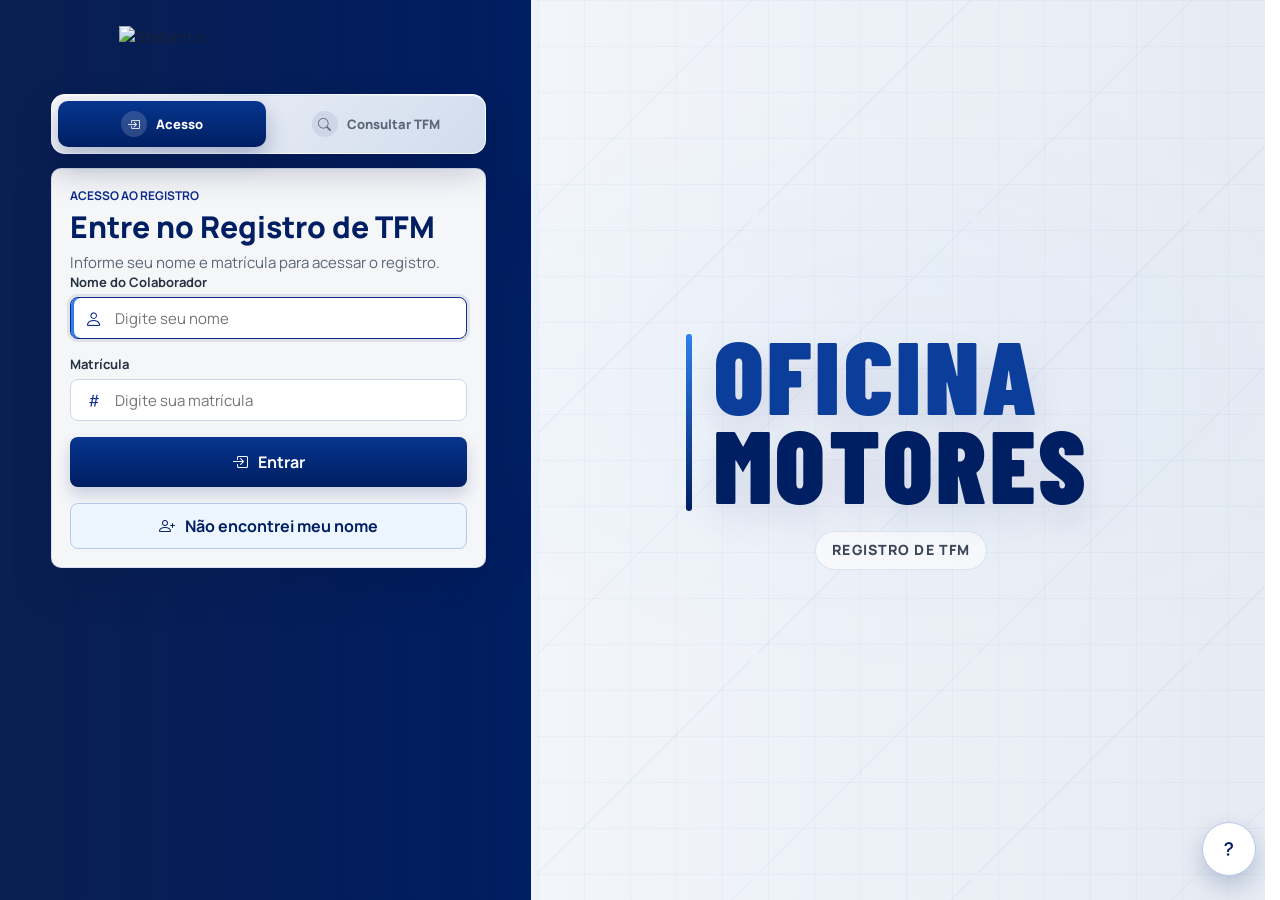
==== abrir-tfm.html @ f1d47cc8 "Adicionar fluxo de TFM em andamento e atualizar painéis" ====
<!DOCTYPE html>
<html lang="pt-BR">
<head>
    <meta charset="UTF-8">
    <meta name="viewport" content="width=device-width, initial-scale=1.0">
    <title>TFMs em Andamento | Stellantis</title>
    <meta name="description" content="Abertura e acompanhamento de TFMs em andamento da Oficina Motores.">
    <meta name="theme-color" content="#001E62">
    <link rel="icon" type="image/png" sizes="32x32" href="favicon-32.png">
    <link rel="manifest" href="site.webmanifest">
    <link rel="stylesheet" href="geral-oficina.css">
    <link rel="stylesheet" href="abrir-tfm.css">
    <link rel="stylesheet" href="site-help.css">
    <link rel="stylesheet" href="https://cdn.jsdelivr.net/npm/bootstrap-icons@1.11.3/font/bootstrap-icons.min.css">
</head>
<body>
    <header class="oficina-header">
        <div class="oficina-marca">
            <img src="logo.png" class="logo" alt="Stellantis">
            <div class="oficina-titulo">
                <span>Oficina</span>
                <strong>Motores</strong>
            </div>
        </div>
        <div class="oficina-header-acoes">
            <div id="usuario-tfm-aberto" class="usuario-geral" hidden>
                <i class="bi bi-person-check"></i>
                <span id="usuario-tfm-aberto-nome">-</span>
            </div>
            <a class="voltar-site" href="index.html">
                <i class="bi bi-arrow-left"></i>
                <span>Voltar</span>
            </a>
        </div>
    </header>

    <nav class="geral-navegacao tfm-pagina-navegacao" aria-label="Navegação de TFMs abertos">
        <span>TFM aberto</span>
        <button type="button" class="geral-nav-ativo" data-tfm-view="dados">
            <i class="bi bi-folder-plus"></i>
            <span>Dados</span>
        </button>
        <button type="button" data-tfm-view="andamento">
            <i class="bi bi-hourglass-split"></i>
            <span>TFMs em andamento</span>
        </button>
    </nav>

    <main class="oficina-app tfm-pagina-app">
        <section data-tfm-view-content="dados">
            <div class="oficina-hero">
                <div>
                    <span>Novo trabalho contínuo</span>
                    <h1>Abrir TFM</h1>
                    <p>Cadastre um TFM em andamento. Ele só será enviado ao Banco de Dados quando o Host finalizar a Atividade.</p>
                </div>
            </div>

            <form id="form-abrir-tfm" class="grafico-card tfm-pagina-form" novalidate>
                <div class="grafico-card-topo">
                    <div>
                        <span>Cadastro inicial</span>
                        <h2>Dados do TFM</h2>
                    </div>
                </div>
                <div class="tfm-form-grid">
                    <section class="tfm-form-grupo tfm-form-grupo-tfm">
                        <div class="tfm-form-grupo-titulo"><i class="bi bi-clipboard-data"></i><div><strong>Identificação do trabalho</strong><span>Dados que identificam este TFM</span></div></div>
                        <div class="tfm-form-grupo-campos">
                            <label><span>Data inicial</span><input id="aberto-data-inicial" type="date" required></label>
                            <label><span>Turno</span><select id="aberto-turno" required><option value="">Selecione</option><option>1º Turno</option><option>2º Turno</option><option>Administrativo</option></select></label>
                            <label><span>Número do TFM</span><input id="aberto-tfm" type="text" maxlength="6" inputmode="numeric" placeholder="000000" required></label>
                            <label><span>Código do projeto <small>Opcional</small></span><input id="aberto-projeto" type="text" placeholder="Código do projeto"></label>
                        </div>
                    </section>
                    <section class="tfm-form-grupo tfm-form-grupo-responsavel">
                        <div class="tfm-form-grupo-titulo"><i class="bi bi-person-check"></i><div><strong>Responsável pelo TFM</strong><span>Preenchido conforme o acesso atual</span></div></div>
                        <div class="tfm-form-grupo-campos">
                            <label><span>Nome do colaborador</span><input id="aberto-nome-host" type="text" readonly aria-readonly="true"></label>
                            <label><span>Matrícula</span><input id="aberto-matricula-host" type="text" readonly aria-readonly="true"></label>
                        </div>
                    </section>
                    <section class="tfm-form-grupo tfm-form-grupo-apontamento">
                        <div class="tfm-form-grupo-titulo"><i class="bi bi-stopwatch"></i><div><strong>Apontamento inicial</strong><span>Registre a atividade e o tempo já realizado</span></div></div>
                        <div class="tfm-form-grupo-campos">
                            <label class="tfm-campo-inteiro"><span>Atividade realizada</span><div class="tfm-atividade-combobox"><i class="bi bi-search"></i><input id="aberto-atividade" type="search" placeholder="Pesquisar atividade" autocomplete="off" role="combobox" aria-expanded="false" aria-controls="aberto-atividade-opcoes" aria-autocomplete="list" required><div id="aberto-atividade-opcoes" class="tfm-atividade-opcoes" role="listbox" hidden></div></div></label>
                            <label><span>Horas trabalhadas</span><input id="aberto-horas" type="text" inputmode="decimal" placeholder="Ex: 7.5" required></label>
                            <label class="tfm-campo-inteiro"><span>Observação <small>Opcional</small></span><textarea id="aberto-observacao" rows="3" placeholder="Inclua uma informação relevante, se necessário"></textarea></label>
                        </div>
                    </section>

                    <div class="tfm-campo-inteiro tfm-documento-campo tfm-form-grupo">
                        <div class="tfm-campo-titulo">
                            <span>Anexar imagem ou documento</span>
                            <small>PDF, PNG, JPG ou JPEG, até 5 MB por arquivo.</small>
                        </div>
                        <div class="tfm-arquivo-controle">
                            <i class="bi bi-file-earmark-arrow-up"></i>
                            <label for="aberto-documentos">Escolher arquivos</label>
                            <span id="aberto-documentos-nome">Nenhum arquivo selecionado</span>
                            <input id="aberto-documentos" type="file" accept=".pdf,.png,.jpg,.jpeg,application/pdf,image/png,image/jpeg" multiple>
                        </div>
                        <div id="aberto-documentos-preview" class="tfm-documentos-preview" aria-live="polite"></div>
                    </div>
                </div>

                <div id="aberto-feedback" class="tfm-feedback" role="status" aria-live="polite" hidden></div>
                <button type="submit" class="tfm-btn tfm-btn-primario">
                    <i class="bi bi-folder-plus"></i>
                    <span>Abrir TFM em andamento</span>
                </button>
            </form>
        </section>

        <section data-tfm-view-content="andamento" hidden>
            <div class="oficina-hero">
                <div>
                    <span>Trabalhos contínuos</span>
                    <h1>TFMs em andamento</h1>
                    <p>Adicione suas horas diárias. Somente o host pode finalizar e enviar o TFM ao BI.</p>
                </div>
                <button type="button" id="btn-atualizar-tfms-abertos" class="btn-atualizar-geral">
                    <i class="bi bi-arrow-clockwise"></i>
                    <span>Atualizar</span>
                </button>
            </div>

            <p id="tfms-abertos-status" class="oficina-status">Carregando TFMs em andamento...</p>
            <div id="tfms-abertos-lista" class="tfms-abertos-lista"></div>

        </section>
    </main>

    <div id="modal-horas-tfm-aberto" class="tfm-modal" hidden>
        <div class="tfm-modal-backdrop" data-fechar-modal-horas></div>
        <section class="tfm-modal-painel" role="dialog" aria-modal="true" aria-labelledby="horas-tfm-titulo">
            <form id="form-horas-tfm-aberto" class="tfm-pagina-form" novalidate>
                <div class="grafico-card-topo tfm-form-topo">
                    <div>
                        <span>Lançamento diário</span>
                        <h2 id="horas-tfm-titulo">Adicionar horas ao TFM <span id="horas-tfm-numero">-</span></h2>
                    </div>
                    <button type="button" id="btn-fechar-form-horas" class="tfm-btn-icone" aria-label="Fechar lançamento">
                        <i class="bi bi-x-lg"></i>
                    </button>
                </div>
                <input id="horas-tfm-id" type="hidden">
                <div class="tfm-lancamento-form">
                    <section class="tfm-lancamento-secao tfm-lancamento-secao-principal">
                        <div class="tfm-form-grupo-titulo"><i class="bi bi-calendar-check"></i><div><strong>Dados do lançamento</strong><span>Informe o dia e o total de horas trabalhadas</span></div></div>
                        <div class="tfm-lancamento-campos">
                            <label><span>Dia trabalhado</span><input id="horas-tfm-data" type="date" required></label>
                            <label><span>Horas trabalhadas</span><input id="horas-tfm-quantidade" type="text" inputmode="decimal" placeholder="Ex: 7.5" required></label>
                        </div>
                    </section>
                    <section class="tfm-lancamento-secao tfm-colaborador-lancamento">
                        <div class="tfm-campo-titulo">
                            <span>Colaboradores adicionais <small>(opcional)</small></span>
                            <small>Inclua cada colaborador que trabalhou nesta atividade.</small>
                        </div>
                        <div id="horas-tfm-colaboradores" class="tfm-atividades-extras-lista"></div>
                        <button type="button" id="btn-adicionar-colaborador-horas" class="tfm-btn tfm-btn-secundario">
                            <i class="bi bi-person-plus"></i>
                            <span>Adicionar colaborador</span>
                        </button>
                    </section>
                    <section class="tfm-lancamento-secao tfm-lancamento-observacao">
                        <div class="tfm-campo-titulo"><span>Observação <small>(opcional)</small></span><small>Inclua uma informação relevante sobre o lançamento, se necessário.</small></div>
                        <textarea id="horas-tfm-observacao" rows="3" placeholder="Adicionar observação"></textarea>
                    </section>
                    <section class="tfm-lancamento-secao tfm-atividades-extras">
                        <div class="tfm-campo-titulo">
                            <span>Outras atividades <small>(opcional)</small></span>
                            <small>Inclua atividades adicionais realizadas no mesmo dia.</small>
                        </div>
                        <div id="horas-tfm-atividades-extras" class="tfm-atividades-extras-lista"></div>
                        <button type="button" id="btn-adicionar-atividade-horas" class="tfm-btn tfm-btn-secundario">
                            <i class="bi bi-plus-circle"></i>
                            <span>Adicionar atividade</span>
                        </button>
                    </section>
                </div>
                <div id="horas-tfm-feedback" class="tfm-feedback" role="status" aria-live="polite" hidden></div>
                <button type="submit" class="tfm-btn tfm-btn-primario">
                    <i class="bi bi-plus-circle"></i>
                    <span>Adicionar lançamento diário</span>
                </button>
            </form>
        </section>
    </div>

    <div id="modal-atividade-horas" class="tfm-modal" hidden>
        <div class="tfm-modal-backdrop" data-fechar-modal-atividade-horas></div>
        <section class="tfm-modal-painel tfm-modal-atividade-painel" role="dialog" aria-modal="true" aria-labelledby="atividade-horas-titulo">
            <form id="form-atividade-horas" class="tfm-pagina-form" novalidate>
                <div class="grafico-card-topo tfm-form-topo">
                    <div>
                        <span>Lançamento diário</span>
                        <h2 id="atividade-horas-titulo">Adicionar outra atividade</h2>
                    </div>
                    <button type="button" id="btn-fechar-atividade-horas" class="tfm-btn-icone" aria-label="Fechar atividade adicional">
                        <i class="bi bi-x-lg"></i>
                    </button>
                </div>
                <div class="tfm-form-grid">
                    <label class="tfm-campo-inteiro">
                        <span>Atividade realizada</span>
                        <div class="tfm-atividade-combobox">
                            <i class="bi bi-search"></i>
                            <input id="atividade-horas-nome" type="search" placeholder="Pesquisar atividade" autocomplete="off" role="combobox" aria-expanded="false" aria-controls="atividade-horas-opcoes" aria-autocomplete="list">
                            <div id="atividade-horas-opcoes" class="tfm-atividade-opcoes" role="listbox" hidden></div>
                        </div>
                    </label>
                    <label>
                        <span>Horas trabalhadas</span>
                        <input id="atividade-horas-quantidade" type="text" inputmode="decimal" placeholder="Ex: 1.5">
                    </label>
                    <label class="tfm-campo-inteiro">
                        <span>Observação <small>(opcional)</small></span>
                        <textarea id="atividade-horas-observacao" rows="3" placeholder="Opcional"></textarea>
                    </label>
                </div>
                <div id="atividade-horas-feedback" class="tfm-feedback" role="status" aria-live="polite" hidden></div>
                <button type="submit" class="tfm-btn tfm-btn-primario">
                    <i class="bi bi-plus-circle"></i>
                    <span>Incluir atividade</span>
                </button>
            </form>
        </section>
    </div>

    <div id="modal-colaborador-horas" class="tfm-modal" hidden>
        <div class="tfm-modal-backdrop" data-fechar-modal-colaborador-horas></div>
        <section class="tfm-modal-painel tfm-modal-atividade-painel" role="dialog" aria-modal="true" aria-labelledby="colaborador-horas-titulo">
            <form id="form-colaborador-horas" class="tfm-pagina-form" novalidate>
                <div class="grafico-card-topo tfm-form-topo">
                    <div>
                        <span>Lançamento diário</span>
                        <h2 id="colaborador-horas-titulo">Adicionar colaborador</h2>
                    </div>
                    <button type="button" id="btn-fechar-colaborador-horas" class="tfm-btn-icone" aria-label="Fechar colaborador adicional">
                        <i class="bi bi-x-lg"></i>
                    </button>
                </div>
                <div class="tfm-form-grid">
                    <label class="tfm-campo-inteiro">
                        <span>Nome do colaborador</span>
                        <div class="tfm-colaborador-combobox">
                            <i class="bi bi-search"></i>
                            <input id="horas-colaborador-nome" type="search" placeholder="Pesquisar colaborador" autocomplete="off" role="combobox" aria-expanded="false" aria-controls="horas-colaborador-opcoes" aria-autocomplete="list">
                            <div id="horas-colaborador-opcoes" class="tfm-atividade-opcoes" role="listbox" hidden></div>
                        </div>
                    </label>
                    <label>
                        <span>Matrícula <small>(preenchida automaticamente)</small></span>
                        <input id="horas-colaborador-matricula" type="text" placeholder="Matrícula" readonly aria-readonly="true">
                    </label>
                    <label>
                        <span>Horas trabalhadas</span>
                        <input id="horas-colaborador-quantidade" type="text" inputmode="decimal" placeholder="Ex: 7.5">
                    </label>
                </div>
                <div id="colaborador-horas-feedback" class="tfm-feedback" role="status" aria-live="polite" hidden></div>
                <button type="submit" class="tfm-btn tfm-btn-primario">
                    <i class="bi bi-person-plus"></i>
                    <span>Incluir colaborador</span>
                </button>
            </form>
        </section>
    </div>

    <div id="modal-finalizar-tfm" class="tfm-modal" hidden>
        <div class="tfm-modal-backdrop" data-fechar-modal-finalizar></div>
        <section class="tfm-modal-painel tfm-modal-finalizar-painel" role="dialog" aria-modal="true" aria-labelledby="finalizar-tfm-titulo">
            <div class="tfm-pagina-form">
                <div class="grafico-card-topo tfm-form-topo">
                    <div>
                        <span>Conferência final</span>
                        <h2 id="finalizar-tfm-titulo">Finalizar TFM <span id="finalizar-tfm-numero">-</span></h2>
                    </div>
                    <button type="button" id="btn-fechar-finalizar-tfm" class="tfm-btn-icone" aria-label="Fechar conferência">
                        <i class="bi bi-x-lg"></i>
                    </button>
                </div>
                <div id="finalizar-tfm-resumo" class="tfm-finalizar-resumo"></div>
                <div id="finalizar-tfm-lancamentos" class="tfm-finalizar-lancamentos"></div>
                <div id="finalizar-tfm-feedback" class="tfm-feedback" role="status" aria-live="polite" hidden></div>
                <div class="tfm-finalizar-acoes">
                    <button type="button" id="btn-cancelar-finalizar-tfm" class="tfm-btn tfm-btn-secundario">Cancelar</button>
                    <button type="button" id="btn-confirmar-finalizar-tfm" class="tfm-btn tfm-btn-primario">
                        <i class="bi bi-check2-circle"></i>
                        <span>Confirmar finalização</span>
                    </button>
                </div>
            </div>
        </section>
    </div>

    <div id="modal-editar-lancamentos" class="tfm-modal" hidden>
        <div class="tfm-modal-backdrop" data-fechar-modal-editar-lancamentos></div>
        <section class="tfm-modal-painel tfm-modal-finalizar-painel" role="dialog" aria-modal="true" aria-labelledby="editar-lancamentos-titulo">
            <div class="tfm-pagina-form">
                <div class="grafico-card-topo tfm-form-topo">
                    <div>
                        <span>Correção de lançamentos</span>
                        <h2 id="editar-lancamentos-titulo">Lançamentos do TFM <span id="editar-lancamentos-numero">-</span></h2>
                    </div>
                    <button type="button" id="btn-fechar-editar-lancamentos" class="tfm-btn-icone" aria-label="Fechar edição de lançamentos">
                        <i class="bi bi-x-lg"></i>
                    </button>
                </div>
                <p class="tfm-editar-lancamentos-aviso">Use o lápis para corrigir ou a lixeira para apagar um lançamento do banco de dados.</p>
                <div id="editar-lancamentos-lista" class="tfm-editar-lancamentos-lista"></div>
                <div id="editar-lancamentos-feedback" class="tfm-feedback" role="status" aria-live="polite" hidden></div>
                <div class="tfm-finalizar-acoes">
                    <button type="button" id="btn-cancelar-editar-lancamentos" class="tfm-btn tfm-btn-secundario">Cancelar</button>
                    <button type="button" id="btn-salvar-editar-lancamentos" class="tfm-btn tfm-btn-primario">
                        <i class="bi bi-save"></i>
                        <span>Salvar alterações</span>
                    </button>
                </div>
            </div>
        </section>
    </div>

    <div id="modal-cancelar-tfm" class="tfm-modal" hidden>
        <div class="tfm-modal-backdrop" data-fechar-modal-cancelar-tfm></div>
        <section class="tfm-modal-painel tfm-modal-cancelar-painel" role="dialog" aria-modal="true" aria-labelledby="cancelar-tfm-titulo">
            <div class="tfm-pagina-form">
                <div class="grafico-card-topo tfm-form-topo">
                    <div>
                        <span>Cancelamento de TFM</span>
                        <h2 id="cancelar-tfm-titulo">Cancelar TFM <span id="cancelar-tfm-numero">-</span></h2>
                    </div>
                    <button type="button" id="btn-fechar-cancelar-tfm" class="tfm-btn-icone" aria-label="Fechar cancelamento do TFM"><i class="bi bi-x-lg"></i></button>
                </div>
                <div class="tfm-cancelar-aviso">
                    <i class="bi bi-exclamation-triangle"></i>
                    <div><strong>Esta ação não pode ser desfeita.</strong><p>Todos os dados deste TFM serão removidos do Banco de Dados <em>TFMs Abertos</em>. Use o cancelamento somente quando o TFM não deverá mais continuar.</p></div>
                </div>
                <label class="tfm-cancelar-confirmacao"><input id="cancelar-tfm-confirmacao" type="checkbox"><span>Confirmo que desejo cancelar definitivamente este TFM em andamento.</span></label>
                <div id="cancelar-tfm-feedback" class="tfm-feedback" role="status" aria-live="polite" hidden></div>
                <div class="tfm-finalizar-acoes">
                    <button type="button" id="btn-voltar-cancelar-tfm" class="tfm-btn tfm-btn-secundario">Voltar</button>
                    <button type="button" id="btn-confirmar-cancelar-tfm" class="tfm-btn tfm-btn-perigo" disabled><i class="bi bi-trash3"></i><span>Cancelar TFM definitivamente</span></button>
                </div>
            </div>
        </section>
    </div>

    <script src="atividades.js"></script>
    <script src="abrir-tfm.js"></script>
    <script src="site-help.js"></script>
</body>
</html>
---- geral-oficina.css ----
*{
    box-sizing:border-box;
    margin:0;
    padding:0;
}

:root{
    --azul:#001E62;
    --azul-forte:#00164b;
    --azul-claro:#2f80ed;
    --tinta:#172033;
    --muted:#5b6677;
    --linha:#d7e0ee;
    --fundo:#f3f7fc;
    --card:#ffffff;
    --sombra:0 16px 36px rgba(15,23,42,0.10);
    --grafico-cor-1:#2f80ed;
    --grafico-cor-2:#0f766e;
    --grafico-cor-3:#f59e0b;
    --grafico-cor-4:#ef4444;
    --grafico-cor-5:#64748b;
    --grafico-cor-6:#14b8a6;
    --grafico-cor-7:#8b5cf6;
    --grafico-cor-8:#db2777;
    --grafico-cor-9:#84cc16;
    --grafico-cor-10:#f97316;
}

body{
    background:
        linear-gradient(90deg, rgba(0,30,98,0.04) 1px, transparent 1px),
        linear-gradient(rgba(0,30,98,0.04) 1px, transparent 1px),
        linear-gradient(180deg, #f8fbff 0%, var(--fundo) 100%);
    background-size:40px 40px, 40px 40px, auto;
    color:var(--tinta);
    font-family:"Segoe UI", Tahoma, Geneva, Verdana, sans-serif;
    min-height:100vh;
    overflow-x:hidden;
}

.oficina-header{
    align-items:center;
    background:linear-gradient(90deg, var(--azul-forte), var(--azul) 70%, #073b95);
    box-shadow:0 10px 24px rgba(0,30,98,0.22);
    display:flex;
    justify-content:space-between;
    min-height:74px;
    margin-left:176px;
    padding:10px 22px;
}

.geral-navegacao{
    background:#001e62;
    bottom:0;
    display:flex;
    flex-direction:column;
    gap:4px;
    left:0;
    overflow-y:auto;
    padding:24px 12px 22px;
    position:fixed;
    top:0;
    width:176px;
    z-index:5;
}

.geral-navegacao > span{
    color:#86b8ee;
    font-size:10px;
    font-weight:900;
    letter-spacing:0.08em;
    padding:0 12px 10px;
    text-transform:uppercase;
}

.geral-navegacao button{
    align-items:center;
    background:transparent;
    border:0;
    border-left:3px solid transparent;
    border-radius:4px;
    color:#d5e3f7;
    cursor:pointer;
    display:flex;
    font:inherit;
    font-size:12px;
    font-weight:800;
    gap:10px;
    min-height:42px;
    padding:10px 12px;
    text-align:left;
}

.geral-navegacao button:hover,
.geral-navegacao button:focus-visible{
    background:rgba(255,255,255,0.1);
    color:#ffffff;
    outline:none;
}

.geral-navegacao .geral-nav-ativo{
    background:#ffffff;
    border-left-color:#00a3e0;
    color:#001e62;
}

.geral-navegacao .geral-navegacao-secao{
    border-top:1px solid rgba(255,255,255,0.15);
    margin-top:12px;
    padding-top:16px;
}

.geral-navegacao-modo{
    background:rgba(255,255,255,0.1);
    border:1px solid rgba(255,255,255,0.18);
    border-radius:5px;
    display:grid;
    gap:3px;
    grid-template-columns:repeat(2, minmax(0, 1fr));
    padding:3px;
}

.geral-navegacao .geral-navegacao-modo button{
    border:0;
    justify-content:center;
    min-height:32px;
    padding:6px 4px;
    text-align:center;
    text-transform:uppercase;
}

.geral-navegacao .geral-navegacao-modo .geral-modo-ativo{
    background:#ffffff;
    color:#001e62;
}

[data-geral-view-content][hidden]{
    display:none;
}

.oficina-marca,
.oficina-header-acoes,
.usuario-geral,
.voltar-site{
    align-items:center;
    display:flex;
}

.oficina-marca{
    color:#ffffff;
    gap:14px;
}

.logo{
    height:58px;
    object-fit:cover;
    object-position:center 52%;
    width:300px;
}

.oficina-titulo span{
    color:rgba(255,255,255,0.74);
    display:block;
    font-size:12px;
    font-weight:900;
    letter-spacing:0.18em;
    text-transform:uppercase;
}

.oficina-titulo strong{
    display:block;
    font-size:24px;
    line-height:1;
    margin-top:4px;
    text-transform:uppercase;
}

.oficina-header-acoes{
    gap:12px;
}

.usuario-geral,
.voltar-site{
    background:rgba(255,255,255,0.12);
    border:1px solid rgba(255,255,255,0.24);
    border-radius:999px;
    color:#ffffff;
    font-size:13px;
    font-weight:800;
    gap:8px;
    min-height:42px;
    padding:9px 13px;
}

.usuario-geral[hidden]{
    display:none;
}

.voltar-site{
    border-radius:8px;
    text-decoration:none;
    transition:0.2s;
}

.voltar-site:hover,
.voltar-site:focus{
    background:#ffffff;
    color:var(--azul);
    outline:none;
    transform:translateY(-1px);
}

.oficina-app{
    display:grid;
    gap:10px;
    margin-left:176px;
    max-width:none;
    padding:16px 22px 36px;
}

.oficina-hero{
    align-items:center;
    background:linear-gradient(135deg, rgba(0,30,98,0.98), rgba(10,58,139,0.94));
    border-left:5px solid var(--azul-claro);
    border-radius:12px;
    box-shadow:var(--sombra);
    color:#ffffff;
    display:flex;
    gap:18px;
    justify-content:space-between;
    overflow:hidden;
    padding:22px;
    position:relative;
}

.oficina-hero::before{
    background:linear-gradient(90deg, transparent, rgba(255,255,255,0.18), transparent);
    content:"";
    height:120px;
    left:-30%;
    position:absolute;
    right:-30%;
    top:-86px;
    transform:rotate(-6deg);
}

.oficina-hero > *{
    position:relative;
    z-index:1;
}

.oficina-hero span,
.grafico-card-topo span,
.oficina-resumo span{
    color:rgba(255,255,255,0.72);
    display:block;
    font-size:12px;
    font-weight:900;
    letter-spacing:0.06em;
    text-transform:uppercase;
}

.oficina-hero h1{
    font-size:clamp(32px, 4vw, 54px);
    line-height:1;
    margin-top:6px;
}

.oficina-hero p{
    color:rgba(255,255,255,0.78);
    font-size:15px;
    font-weight:700;
    margin-top:8px;
    max-width:700px;
}

.oficina-hero-acoes{
    align-items:center;
    display:flex;
    flex-wrap:wrap;
    gap:10px;
    justify-content:flex-end;
}

.oficina-modo-abas{
    align-items:center;
    background:rgba(255,255,255,0.12);
    border:1px solid rgba(255,255,255,0.18);
    border-radius:10px;
    display:flex;
    gap:4px;
    padding:4px;
}

.oficina-modo-abas button{
    background:transparent;
    border:0;
    border-radius:7px;
    color:rgba(255,255,255,0.78);
    cursor:pointer;
    font:inherit;
    font-size:12px;
    font-weight:900;
    min-height:36px;
    padding:9px 14px;
    text-transform:uppercase;
}

.oficina-modo-abas button:hover,
.oficina-modo-abas button:focus{
    color:#ffffff;
    outline:none;
}

.oficina-modo-abas .oficina-modo-ativo{
    background:#ffffff;
    color:var(--azul);
}

.btn-atualizar-geral{
    align-items:center;
    background:#ffffff;
    border:0;
    border-radius:8px;
    color:var(--azul);
    cursor:pointer;
    display:flex;
    font:inherit;
    font-size:14px;
    font-weight:900;
    gap:8px;
    min-height:44px;
    padding:12px 16px;
    white-space:nowrap;
}

.btn-atualizar-geral:disabled{
    cursor:not-allowed;
    opacity:0.72;
}

.oficina-resumo{
    display:grid;
    gap:12px;
    grid-template-columns:repeat(4, minmax(0, 1fr));
}

.oficina-resumo-geral{
    grid-template-columns:repeat(5, minmax(0, 1fr));
}

.oficina-resumo article,
.grafico-card{
    background:rgba(255,255,255,0.96);
    border:1px solid var(--linha);
    border-radius:12px;
    box-shadow:0 12px 28px rgba(15,23,42,0.07);
}

.oficina-resumo article{
    display:grid;
    gap:6px;
    min-width:0;
    min-height:82px;
    padding:12px;
}

.oficina-resumo span{
    color:var(--muted);
}

.oficina-resumo strong{
    color:var(--azul);
    font-size:clamp(22px, 3vw, 34px);
    line-height:1.05;
    min-width:0;
    overflow:hidden;
    text-overflow:ellipsis;
    white-space:nowrap;
}

.oficina-status{
    background:#ffffff;
    border:1px dashed #b7c8ea;
    border-radius:10px;
    color:var(--muted);
    font-size:14px;
    font-weight:800;
    padding:12px;
}

.oficina-status[hidden],
.oficina-dashboard[hidden]{
    display:none;
}

.oficina-dashboard{
    display:grid;
    gap:10px;
    grid-template-columns:1fr;
}

.geral-visao-grid{
    display:grid;
    gap:10px;
    grid-template-columns:minmax(0, 1.35fr) minmax(320px, 0.65fr);
}

.geral-card-indicador{
    background:#eef4fd;
    border:1px solid #d7e0ee;
    border-radius:999px;
    color:#001e62;
    font-size:10px;
    padding:6px 9px;
    white-space:nowrap;
}

.geral-calendario-semanal{
    display:grid;
    gap:5px;
    grid-template-columns:repeat(7, minmax(70px, 1fr));
}

.geral-semana-dia{
    background:rgba(0,30,98,var(--intensidade-semana));
    border:1px solid rgba(0,30,98,0.14);
    border-radius:5px;
    color:#001e62;
    cursor:pointer;
    display:grid;
    font:inherit;
    gap:4px;
    min-height:72px;
    padding:8px;
    text-align:left;
}

.geral-semana-dia:hover,
.geral-semana-dia:focus-visible{
    border-color:#2f80ed;
    box-shadow:inset 0 0 0 2px rgba(47,128,237,0.25);
    outline:none;
}

.geral-semana-dia span{
    color:#62708a;
    font-size:9px;
    font-weight:900;
    text-transform:capitalize;
}

.geral-semana-dia strong{
    font-size:15px;
}

.geral-semana-dia small{
    font-size:9px;
    font-weight:900;
}

.geral-semana-dia-vazio{
    background:#f8fbff;
    border-style:dashed;
    color:#62708a;
}

.geral-top-atividades{
    display:grid;
    gap:8px;
}

.geral-top-atividades article{
    display:grid;
    gap:4px;
    min-width:0;
}

.geral-top-atividades article > div:first-child{
    align-items:center;
    display:grid;
    gap:10px;
    grid-template-columns:minmax(0, 1fr) auto;
    min-width:0;
}

.geral-top-atividades article > div:first-child span{
    color:#001e62;
    font-size:10px;
    font-weight:900;
    min-width:0;
    overflow:hidden;
    text-overflow:ellipsis;
    white-space:nowrap;
}

.geral-top-atividades article > div:first-child strong{
    color:#2458b8;
    font-size:10px;
    max-width:74px;
    overflow:hidden;
    text-overflow:ellipsis;
    white-space:nowrap;
}

.geral-top-atividades article > div:last-child{
    background:#e6edf8;
    border-radius:999px;
    height:6px;
    max-width:100%;
    overflow:hidden;
    width:100%;
}

.geral-top-atividades article > div:last-child span{
    background:linear-gradient(90deg, #001e62, #00a3e0);
    border-radius:inherit;
    display:block;
    height:100%;
}

.grafico-card{
    display:grid;
    gap:16px;
    min-width:0;
    padding:14px;
}

.grafico-card-topo{
    align-items:end;
    display:flex;
    justify-content:space-between;
}

.grafico-card-topo span{
    color:var(--muted);
}

.grafico-card-topo h2{
    color:var(--azul);
    font-size:24px;
    line-height:1.1;
    margin-top:4px;
}

.calendario-topo{
    align-items:start;
    gap:16px;
}

.calendario-segmentador{
    align-items:end;
    background:#eef4fd;
    border:1px solid #d7e0ee;
    border-radius:7px;
    display:grid;
    gap:6px;
    grid-template-columns:44px minmax(220px, 1fr) 44px;
    padding:6px;
}

.calendario-segmentador label span{
    color:#62708a;
    display:block;
    font-size:10px;
    font-weight:900;
    margin:0 0 4px 2px;
    text-transform:uppercase;
}

.calendario-segmentador input,
.calendario-segmentador button{
    background:#ffffff;
    border:1px solid #bfd0ea;
    border-radius:5px;
    color:#001e62;
    font:inherit;
    font-weight:900;
    min-height:44px;
}

.calendario-segmentador input{
    font-size:16px;
    padding:8px 11px;
    width:100%;
}

.calendario-segmentador button{
    cursor:pointer;
    font-size:18px;
    width:44px;
}

.calendario-segmentador button:hover,
.calendario-segmentador button:focus-visible{
    background:#f7faff;
    border-color:#2f80ed;
    outline:none;
}

.calendario-filtros-internos{
    display:none;
}

.calendario-filtros{
    align-items:end;
    display:grid;
    gap:10px;
    grid-template-columns:repeat(2, minmax(150px, 1fr)) auto;
}

.calendario-filtros label{
    display:grid;
    gap:6px;
}

.calendario-filtros span{
    color:var(--muted);
    font-size:11px;
    font-weight:900;
    text-transform:uppercase;
}

.calendario-filtros input,
.calendario-filtros button{
    border:1px solid #c7d5ea;
    border-radius:8px;
    font:inherit;
    font-size:13px;
    font-weight:800;
    min-height:40px;
    padding:9px 10px;
}

.calendario-filtros input{
    background:#ffffff;
    color:var(--tinta);
}

.calendario-filtros button{
    background:#edf5ff;
    color:var(--azul);
    cursor:pointer;
    padding-inline:16px;
}

.periodo-info{
    background:#f3f7fd;
    border:1px dashed #b7c8ea;
    border-radius:8px;
    color:var(--muted);
    font-size:13px;
    font-weight:800;
    padding:12px;
}

.calendario-semana-cabecalho,
.calendario-planilha{
    display:grid;
    gap:8px;
    grid-template-columns:repeat(7, minmax(100px, 1fr));
}

.calendario-semana-cabecalho{
    margin-bottom:0;
}

.calendario-semana-cabecalho span{
    color:#62708a;
    font-size:11px;
    font-weight:900;
    padding:4px 10px;
    text-align:right;
    text-transform:uppercase;
}

.calendario-dia-espaco{
    min-height:104px;
}

.calendario-dia{
    background:linear-gradient(135deg, rgba(0,30,98,var(--opacidade, 0.08)), rgba(47,128,237,0.08));
    border:1px solid rgba(0,30,98,0.14);
    border-radius:8px;
    color:var(--azul);
    cursor:pointer;
    display:grid;
    align-content:space-between;
    gap:10px;
    min-height:104px;
    padding:12px;
    text-align:left;
    transition:border-color 0.2s, box-shadow 0.2s, transform 0.2s;
}

.calendario-dia:hover,
.calendario-dia:focus-visible{
    border-color:#2f80ed;
    box-shadow:0 8px 18px rgba(0,30,98,0.12);
    outline:none;
    transform:translateY(-2px);
}

.calendario-dia span{
    color:var(--muted);
    font-size:12px;
    font-weight:900;
}

.calendario-dia strong{
    font-size:18px;
    line-height:1.2;
}

.calendario-dia-vazio{
    background:#f7faff;
    border-style:dashed;
    color:#94a3b8;
}

.calendario-dia-ativo{
    border-color:var(--azul-claro);
    box-shadow:inset 0 0 0 2px rgba(47,128,237,0.22);
}

.calendario-vazio{
    background:#f7faff;
    border:1px dashed #b7c8ea;
    border-radius:8px;
    color:var(--muted);
    font-size:13px;
    font-weight:800;
    grid-column:1 / -1;
    padding:14px;
}

.pizza-layout{
    align-items:start;
    display:grid;
    gap:18px;
    grid-template-columns:1fr;
    justify-items:center;
    min-width:0;
}

.distribuicao-topo{
    align-items:end;
    gap:18px;
}

.distribuicao-combobox{
    min-width:min(360px, 42vw);
    position:relative;
}

.distribuicao-combobox > label{
    color:#62708a;
    display:block;
    font-size:9px;
    font-weight:900;
    margin:0 0 5px 2px;
    text-transform:uppercase;
}

.distribuicao-busca-wrap{
    align-items:center;
    background:#f7faff;
    border:1px solid #c8d6ee;
    border-radius:6px;
    color:#62708a;
    display:grid;
    grid-template-columns:auto minmax(0, 1fr) 34px;
    padding-left:10px;
}

.distribuicao-busca-wrap input{
    background:transparent;
    border:0;
    color:#001e62;
    font:inherit;
    font-size:12px;
    font-weight:800;
    min-height:40px;
    outline:none;
    padding:7px 9px;
    width:100%;
}

.distribuicao-busca-wrap button{
    background:transparent;
    border:0;
    color:#62708a;
    cursor:pointer;
    min-height:34px;
}

.distribuicao-opcoes{
    background:#ffffff;
    border:1px solid #c8d6ee;
    border-radius:6px;
    box-shadow:0 14px 28px rgba(15,23,42,0.16);
    display:grid;
    left:0;
    max-height:280px;
    overflow-y:auto;
    padding:5px;
    position:absolute;
    right:0;
    top:calc(100% + 5px);
    z-index:12;
}

.distribuicao-opcoes[hidden]{
    display:none;
}

.distribuicao-opcoes button{
    background:transparent;
    border:0;
    border-radius:4px;
    color:#172033;
    cursor:pointer;
    font:inherit;
    font-size:11px;
    font-weight:800;
    padding:9px 10px;
    text-align:left;
}

.distribuicao-opcoes button:hover,
.distribuicao-opcoes button:focus-visible,
.distribuicao-opcoes button[aria-selected="true"]{
    background:#eef4fd;
    color:#001e62;
    outline:none;
}

.grafico-pizza{
    aspect-ratio:1;
    border:10px solid #eef4fb;
    border-radius:50%;
    box-shadow:0 16px 28px rgba(0,30,98,0.12);
    display:grid;
    padding:22px;
    place-items:center;
    width:min(100%, 340px);
}

.grafico-pizza-centro{
    align-items:center;
    background:#ffffff;
    border:1px solid rgba(0,30,98,0.12);
    border-radius:50%;
    box-shadow:inset 0 0 0 8px #f5f8fc;
    display:flex;
    flex-direction:column;
    height:58%;
    justify-content:center;
    text-align:center;
    width:58%;
}

.grafico-pizza-centro span{
    color:var(--muted);
    font-size:11px;
    font-weight:900;
    text-transform:uppercase;
}

.grafico-pizza-centro strong{
    color:var(--azul);
    font-size:clamp(22px, 4vw, 36px);
    line-height:1;
    margin-top:4px;
}

.pizza-legenda{
    display:grid;
    gap:8px;
    grid-template-columns:repeat(auto-fit, minmax(190px, 1fr));
    min-width:0;
    width:100%;
}

.pizza-legenda article{
    align-items:center;
    background:#f7faff;
    border:1px solid #e0e9f6;
    border-radius:8px;
    display:grid;
    gap:4px 8px;
    grid-template-columns:12px minmax(0, 1fr);
    padding:9px 10px;
}

.pizza-legenda span{
    border-radius:999px;
    height:12px;
    width:12px;
}

.pizza-legenda strong,
.pizza-legenda em{
    min-width:0;
    overflow:hidden;
    text-overflow:ellipsis;
    white-space:nowrap;
}

.pizza-legenda strong{
    color:var(--tinta);
    font-size:12px;
    font-weight:900;
    text-transform:uppercase;
}

.pizza-legenda em{
    color:var(--muted);
    font-size:12px;
    font-style:normal;
    font-weight:800;
    grid-column:2;
}

.grafico-colunas{
    align-items:end;
    background:
        linear-gradient(rgba(0,30,98,0.08) 1px, transparent 1px),
        linear-gradient(90deg, rgba(0,30,98,0.14) 2px, transparent 2px),
        linear-gradient(0deg, rgba(0,30,98,0.14) 2px, transparent 2px);
    background-size:100% 48px, 100% 100%, 100% 100%;
    border-bottom:2px solid rgba(0,30,98,0.32);
    border-left:2px solid rgba(0,30,98,0.32);
    display:grid;
    gap:14px;
    grid-template-columns:repeat(auto-fit, minmax(72px, 1fr));
    min-height:390px;
    min-width:0;
    overflow:hidden;
    padding:28px 14px 0;
}

.grafico-coluna{
    align-items:center;
    display:grid;
    gap:8px;
    grid-template-rows:44px 260px auto;
    min-width:0;
}

.grafico-coluna > strong{
    color:var(--azul);
    font-size:13px;
    font-weight:900;
    line-height:1.15;
    text-align:center;
}

.grafico-coluna-barra{
    align-items:end;
    display:flex;
    height:260px;
    justify-content:center;
    width:100%;
}

.grafico-coluna-barra span{
    background:linear-gradient(180deg, color-mix(in srgb, var(--cor-coluna) 78%, #ffffff), var(--cor-coluna));
    border-radius:8px 8px 0 0;
    box-shadow:0 14px 22px rgba(0,30,98,0.18);
    display:block;
    min-height:8px;
    transition:height 0.25s ease;
    width:min(54px, 74%);
}

.grafico-coluna em{
    color:var(--muted);
    font-size:11px;
    font-style:normal;
    font-weight:900;
    line-height:1.2;
    min-height:42px;
    overflow-wrap:anywhere;
    text-align:center;
    text-transform:uppercase;
}

@media(max-width:1180px){
    .oficina-header,
    .oficina-app{
        margin-left:150px;
    }

    .geral-navegacao{
        width:150px;
    }

    .geral-visao-grid{
        grid-template-columns:1fr;
    }

}

@media(max-width:760px){
    .oficina-header,
    .oficina-app{
        margin-left:0;
    }

    .geral-navegacao{
        bottom:auto;
        display:grid;
        grid-template-columns:repeat(2, minmax(0, 1fr));
        overflow:visible;
        padding:8px 12px;
        position:static;
        width:auto;
    }

    .geral-navegacao > span{
        display:none;
    }

    .geral-navegacao .geral-navegacao-secao{
        display:none;
    }

    .geral-navegacao-modo{
        grid-column:1 / -1;
    }

    .geral-calendario-semanal{
        gap:3px;
        grid-template-columns:repeat(7, minmax(38px, 1fr));
    }

    .geral-semana-dia{
        min-height:58px;
        padding:5px;
    }

    .geral-semana-dia strong{
        font-size:12px;
    }

    .geral-semana-dia small{
        display:none;
    }

    .geral-navegacao button{
        border-bottom:3px solid transparent;
        border-left:0;
        justify-content:center;
        padding-inline:6px;
    }

    .geral-navegacao .geral-nav-ativo{
        border-bottom-color:#00a3e0;
    }

    .oficina-header,
    .oficina-hero{
        align-items:stretch;
        flex-direction:column;
    }

    .oficina-hero-acoes,
    .oficina-header-acoes,
    .usuario-geral,
    .voltar-site{
        justify-content:center;
        width:100%;
    }

    .oficina-hero-acoes{
        justify-content:flex-start;
    }

    .btn-atualizar-geral{
        align-self:flex-start;
        font-size:13px;
        min-height:38px;
        padding:9px 12px;
        width:auto;
    }

    .oficina-modo-abas{
        width:100%;
    }

    .oficina-modo-abas button{
        flex:1;
    }

    .logo{
        width:190px;
    }

    .oficina-resumo{
        grid-template-columns:repeat(2, minmax(0, 1fr));
    }

    .calendario-topo{
        align-items:stretch;
        flex-direction:column;
    }

    .calendario-segmentador{
        grid-template-columns:40px minmax(0, 1fr) 40px;
    }

    .calendario-segmentador button{
        width:40px;
    }

    .calendario-semana-cabecalho,
    .calendario-planilha{
        gap:3px;
        grid-template-columns:repeat(7, minmax(38px, 1fr));
    }

    .calendario-semana-cabecalho span{
        font-size:8px;
        padding:3px;
        text-align:center;
    }

    .calendario-dia,
    .calendario-dia-espaco{
        min-height:62px;
    }

    .calendario-dia{
        gap:3px;
        padding:5px;
    }

    .calendario-dia span{
        font-size:9px;
    }

    .calendario-dia strong{
        font-size:11px;
    }

    .calendario-filtros{
        grid-template-columns:1fr;
    }

    .pizza-layout{
        grid-template-columns:1fr;
        justify-items:center;
    }

    .distribuicao-topo{
        align-items:stretch;
        display:grid;
    }

    .distribuicao-combobox{
        min-width:0;
        width:100%;
    }

    .pizza-legenda{
        width:100%;
    }

    .grafico-colunas{
        min-height:340px;
    }

    .grafico-coluna{
        grid-template-rows:40px 220px auto;
    }

    .grafico-coluna-barra{
        height:220px;
    }
}

@media(max-width:520px){
    .oficina-app{
        padding:18px 12px 28px;
    }

    .oficina-resumo{
        grid-template-columns:1fr;
    }

    .grafico-card{
        padding:14px;
    }

    .grafico-colunas{
        gap:10px;
        grid-template-columns:repeat(auto-fit, minmax(64px, 1fr));
        padding-left:10px;
        padding-right:10px;
    }
}
---- abrir-tfm.css ----
[data-tfm-view-content][hidden],
.tfm-pagina-form[hidden],
.tfm-modal[hidden]{
    display:none;
}

body.tfm-modal-aberto{
    overflow:hidden;
}

.tfm-modal{
    align-items:center;
    display:flex;
    inset:0;
    justify-content:center;
    padding:24px;
    position:fixed;
    z-index:100;
}

.tfm-modal-backdrop{
    background:rgba(9,18,35,0.64);
    inset:0;
    position:absolute;
}

.tfm-modal-painel{
    background:#f8fafc;
    border-radius:8px;
    box-shadow:0 24px 70px rgba(2,6,23,0.35);
    max-height:calc(100vh - 48px);
    max-width:920px;
    overflow:auto;
    position:relative;
    width:100%;
    z-index:1;
    animation:tfm-modal-entrada 220ms ease-out both;
}

.tfm-modal-finalizar-painel{
    max-width:980px;
}

.tfm-pagina-navegacao{
    background:linear-gradient(180deg, #001e62, #00164b);
    border-right:1px solid rgba(255,255,255,0.12);
    gap:8px;
    padding:24px 12px;
}

.tfm-pagina-navegacao > span{
    border-bottom:1px solid rgba(255,255,255,0.15);
    color:#86b8ee;
    margin-bottom:4px;
    padding-bottom:14px;
}

.tfm-pagina-navegacao button{
    background:rgba(255,255,255,0.06);
    border:1px solid rgba(255,255,255,0.10);
    border-left:3px solid transparent;
    border-radius:8px;
    color:#d5e3f7;
    gap:10px;
    min-height:50px;
    padding:9px 10px;
    transition:background 0.2s, border-color 0.2s, color 0.2s, transform 0.2s;
}

.tfm-pagina-navegacao button i{
    align-items:center;
    background:rgba(255,255,255,0.12);
    border-radius:50%;
    display:flex;
    flex:0 0 30px;
    height:30px;
    justify-content:center;
    width:30px;
}

.tfm-pagina-navegacao button:hover,
.tfm-pagina-navegacao button:focus-visible{
    background:rgba(255,255,255,0.13);
    border-color:rgba(255,255,255,0.22);
    transform:translateX(3px);
}

.tfm-pagina-navegacao .geral-nav-ativo{
    background:linear-gradient(180deg, #fff, #eaf2ff);
    border-color:#fff;
    border-left-color:#00a3e0;
    box-shadow:0 10px 22px rgba(0,0,0,0.18);
    color:#001e62;
}

.tfm-pagina-navegacao .geral-nav-ativo i{
    background:linear-gradient(135deg, #001e62, #2f80ed);
    color:#fff;
}

.tfm-pagina-app{
    gap:18px;
}

[data-tfm-view-content="dados"] .oficina-hero p{
    max-width:none;
    white-space:nowrap;
}

.oficina-hero .btn-atualizar-geral span{
    color:#001e62;
    letter-spacing:0;
    text-transform:none;
}

.tfm-pagina-form{
    border-top:4px solid #2f80ed;
    display:grid;
    gap:20px;
    margin:18px auto 0;
    max-width:920px;
    padding:24px;
}

[data-tfm-view-content="dados"] .tfm-pagina-form{
    margin-left:0;
    margin-right:0;
    max-width:none;
    width:100%;
}

.tfm-pagina-form > .grafico-card-topo{
    border-bottom:1px solid #d7e0ee;
    padding-bottom:16px;
}

.tfm-pagina-form > .grafico-card-topo h2{
    color:#001e62;
    font-size:22px;
}

.tfm-pagina-form > .grafico-card-topo span{
    color:#64748b;
}

.tfm-colaborador-lancamento{
    background:#f6f9fd;
    border:1px dashed #b7c8ea;
    border-radius:8px;
    padding:12px;
}

.tfm-colaborador-lancamento .tfm-campo-titulo{
    margin-bottom:10px;
}

.tfm-colaborador-lancamento small,
.tfm-form-grid label > span small{
    color:#64748b;
    font-size:10px;
    font-weight:600;
}

.tfm-form-grid{
    display:grid;
    gap:14px;
    grid-template-columns:repeat(12, minmax(0, 1fr));
}

[data-tfm-view-content="dados"] .tfm-form-grupo{
    background:linear-gradient(180deg, #fbfdff, #f4f8fd);
    border:1px solid #d7e3f2;
    border-radius:8px;
    display:grid;
    gap:14px;
    grid-column:span 6;
    padding:16px;
}

[data-tfm-view-content="dados"] .tfm-form-grupo-apontamento,
[data-tfm-view-content="dados"] .tfm-documento-campo{
    grid-column:1 / -1;
}

.tfm-form-grupo-titulo{
    align-items:center;
    display:flex;
    gap:10px;
}

.tfm-form-grupo-titulo > i{
    align-items:center;
    background:#e6f0ff;
    border:1px solid #c3d8f5;
    border-radius:6px;
    color:#0753ad;
    display:flex;
    font-size:18px;
    height:38px;
    justify-content:center;
    width:38px;
}

.tfm-form-grupo-titulo div{
    display:grid;
    gap:3px;
}

.tfm-form-grupo-titulo strong{
    color:#001e62;
    font-size:14px;
}

.tfm-form-grupo-titulo span{
    color:#64748b;
    font-size:11px;
    font-weight:600;
}

.tfm-form-grupo-campos{
    display:grid;
    gap:12px;
    grid-template-columns:repeat(2, minmax(0, 1fr));
}

.tfm-lancamento-form{
    display:grid;
    gap:14px;
}

.tfm-lancamento-secao{
    background:linear-gradient(180deg, #fbfdff, #f4f8fd);
    border:1px solid #d7e3f2;
    border-radius:8px;
    display:grid;
    gap:14px;
    padding:16px;
}

.tfm-lancamento-campos{
    display:grid;
    gap:12px;
    grid-template-columns:repeat(2, minmax(0, 1fr));
}

.tfm-lancamento-campos label{
    display:grid;
    gap:6px;
}

.tfm-lancamento-campos label > span{
    color:#3f526e;
    font-size:11px;
    font-weight:800;
}

.tfm-lancamento-campos input,
.tfm-lancamento-observacao textarea{
    background:#fff;
    border:1px solid #b9cce4;
    border-radius:6px;
    color:#172033;
    font:inherit;
    min-height:46px;
    padding:10px 12px;
    width:100%;
}

.tfm-lancamento-observacao textarea{
    min-height:92px;
    resize:vertical;
}

.tfm-lancamento-secao .tfm-campo-titulo{
    margin:0;
}

.tfm-lancamento-secao .tfm-btn-secundario{
    background:#e6f0ff;
    border-color:#c3d8f5;
    min-height:40px;
}

.tfm-form-grid label{
    background:transparent;
    border:0;
    border-radius:0;
    display:grid;
    gap:6px;
    padding:0;
}

.tfm-form-grid label > span{
    color:#3f526e;
    font-size:11px;
    font-weight:800;
}

.tfm-form-grid label > span small{
    color:#7d8da4;
    font-weight:600;
    margin-left:4px;
}

.tfm-form-grid input,
.tfm-form-grid select,
.tfm-form-grid textarea{
    background:#fff;
    border:1px solid #b9cce4;
    border-radius:6px;
    color:#172033;
    font:inherit;
    min-height:46px;
    padding:10px 12px;
    width:100%;
}

.tfm-form-grid textarea{
    min-height:92px;
    resize:vertical;
}

.tfm-form-grid input:focus,
.tfm-form-grid select:focus,
.tfm-form-grid textarea:focus{
    border-color:#2f80ed;
    box-shadow:0 0 0 3px rgba(47,128,237,0.12);
    outline:none;
}

.tfm-form-grid input[readonly]{
    background:#eaf1f8;
    border-color:#d0ddea;
    color:#254162;
    cursor:not-allowed;
    font-weight:700;
}

.tfm-atividade-combobox{
    position:relative;
}

.tfm-atividade-combobox > i{
    color:#64748b;
    left:14px;
    pointer-events:none;
    position:absolute;
    top:16px;
    z-index:2;
}

.tfm-form-grid .tfm-atividade-combobox input{
    padding-left:40px;
}

.tfm-colaborador-combobox{
    position:relative;
}

.tfm-colaborador-combobox > i{
    color:#64748b;
    left:14px;
    pointer-events:none;
    position:absolute;
    top:16px;
    z-index:2;
}

.tfm-form-grid .tfm-colaborador-combobox input{
    padding-left:40px;
}

.tfm-atividade-opcoes{
    background:#fff;
    border:1px solid #b7c8ea;
    border-radius:7px;
    box-shadow:0 14px 32px rgba(15,23,42,0.16);
    left:0;
    max-height:260px;
    overflow-y:auto;
    padding:6px;
    position:absolute;
    right:0;
    top:calc(100% + 6px);
    z-index:20;
}

.tfm-atividade-opcoes[hidden]{
    display:none;
}

.tfm-atividade-opcoes button{
    background:transparent;
    border:0;
    border-radius:5px;
    color:#334155;
    cursor:pointer;
    display:block;
    font:inherit;
    font-size:13px;
    line-height:1.35;
    padding:10px;
    text-align:left;
    width:100%;
}

.tfm-atividade-opcoes button:hover,
.tfm-atividade-opcoes button:focus-visible,
.tfm-atividade-opcoes button[aria-selected="true"]{
    background:#eaf2ff;
    color:#001e62;
    outline:none;
}

.tfm-atividade-opcoes p{
    color:#64748b;
    font-size:13px;
    padding:12px;
    text-align:center;
}

.tfm-documento-campo{
    box-shadow:none;
}

.tfm-campo-titulo{
    display:grid;
    gap:3px;
    margin-bottom:8px;
}

.tfm-campo-titulo > span{
    color:#001e62;
    font-size:13px;
    font-weight:800;
}

.tfm-campo-titulo small{
    color:#64748b;
    font-size:11px;
}

.tfm-atividades-extras{
    background:#f6f9fd;
    border:1px dashed #b7c8ea;
    border-radius:8px;
    display:grid;
    gap:10px;
    padding:12px;
}

.tfm-atividades-extras-lista{
    display:grid;
    gap:8px;
}

.tfm-atividade-extra-item{
    align-items:center;
    background:#fff;
    border:1px solid #d7e0ee;
    border-radius:7px;
    display:flex;
    gap:12px;
    justify-content:space-between;
    padding:10px 12px;
}

.tfm-atividade-extra-item div{
    display:grid;
    gap:3px;
    min-width:0;
}

.tfm-atividade-extra-item strong{
    color:#001e62;
    font-size:13px;
}

.tfm-atividade-extra-item span{
    color:#64748b;
    font-size:12px;
    overflow-wrap:anywhere;
}

.tfm-atividade-extra-item button{
    align-items:center;
    background:#fff;
    border:1px solid #fecaca;
    border-radius:6px;
    color:#b91c1c;
    cursor:pointer;
    display:flex;
    flex:0 0 34px;
    height:34px;
    justify-content:center;
    width:34px;
}

.tfm-arquivo-controle{
    background:#fff;
    border:1px dashed #7aa6db;
    border-radius:7px;
    display:grid;
    gap:10px;
    grid-template-columns:auto auto minmax(0, 1fr);
    min-height:62px;
    padding:10px 12px;
}

.tfm-arquivo-controle > i{
    color:#001e62;
    font-size:20px;
}

.tfm-arquivo-controle label{
    background:#001e62;
    border:1px solid #001e62;
    color:#001e62;
    cursor:pointer;
    display:block;
    font-size:12px;
    font-weight:800;
    color:#fff;
    padding:9px 11px;
}

.tfm-arquivo-controle > span{
    color:#64748b;
    font-size:12px;
    min-width:0;
    overflow:hidden;
    text-overflow:ellipsis;
    white-space:nowrap;
}

.tfm-arquivo-controle input{
    display:none;
}

.tfm-documentos-preview{
    display:grid;
    gap:8px;
    grid-template-columns:repeat(4, minmax(0, 1fr));
    margin-top:10px;
}

.tfm-documentos-preview:empty{
    display:none;
}

.tfm-documento-item{
    align-items:center;
    background:#fff;
    border:1px solid #d7e0ee;
    border-radius:7px;
    display:grid;
    gap:7px;
    grid-template-columns:42px minmax(0, 1fr) 30px;
    min-width:0;
    padding:7px;
}

.tfm-documento-item img,
.tfm-documento-item > i{
    align-items:center;
    border-radius:5px;
    display:flex;
    height:42px;
    justify-content:center;
    object-fit:cover;
    width:42px;
}

.tfm-documento-item > i{
    background:#fee2e2;
    color:#b91c1c;
    font-size:20px;
}

.tfm-documento-item span{
    font-size:11px;
    overflow:hidden;
    text-overflow:ellipsis;
    white-space:nowrap;
}

.tfm-documento-item button{
    align-items:center;
    background:#fff;
    border:1px solid #fecaca;
    border-radius:6px;
    color:#b91c1c;
    cursor:pointer;
    display:flex;
    height:30px;
    justify-content:center;
    width:30px;
}

.tfm-btn-secundario{
    background:#eaf2ff;
    border:1px solid #b7c8ea;
    color:#001e62;
    justify-self:start;
}


.tfm-campo-inteiro{
    grid-column:1 / -1;
}

.tfm-btn,
.tfm-btn-icone,
.btn-adicionar-horas,
.btn-finalizar-tfm{
    align-items:center;
    border:0;
    border-radius:7px;
    cursor:pointer;
    display:inline-flex;
    font:inherit;
    font-size:13px;
    font-weight:800;
    gap:8px;
    justify-content:center;
    min-height:44px;
    padding:11px 16px;
}

.tfm-btn-primario,
.btn-adicionar-horas{
    background:linear-gradient(180deg, #07358f, #001e62);
    box-shadow:0 8px 16px rgba(0,30,98,0.18);
    color:#fff;
    justify-self:start;
}

.tfm-btn:disabled{
    cursor:wait;
    opacity:0.65;
}

.tfm-btn.salvando i{
    animation:tfm-carregando 1s linear infinite;
}

.tfm-btn-icone{
    background:#eef3f9;
    color:#001e62;
    min-width:42px;
    padding:9px;
}

.btn-finalizar-tfm{
    background:#ecfdf5;
    border:1px solid #a7f3d0;
    color:#166534;
}

.btn-editar-lancamentos{
    align-items:center;
    background:#fff7ed;
    border:1px solid #fed7aa;
    border-radius:7px;
    color:#9a3412;
    cursor:pointer;
    display:inline-flex;
    font:inherit;
    font-size:13px;
    font-weight:800;
    gap:8px;
    justify-content:center;
    min-height:44px;
    padding:11px 16px;
}

.btn-cancelar-tfm,
.tfm-btn-perigo{
    align-items:center;
    background:#fff1f2;
    border:1px solid #fecdd3;
    border-radius:7px;
    color:#be123c;
    cursor:pointer;
    display:inline-flex;
    font:inherit;
    font-size:13px;
    font-weight:800;
    gap:8px;
    justify-content:center;
    min-height:44px;
    padding:11px 16px;
}

.tfm-btn-perigo{
    background:#be123c;
    border-color:#be123c;
    color:#fff;
}

.tfm-btn-perigo:disabled{
    cursor:not-allowed;
    opacity:0.45;
}

.tfm-cancelar-aviso{
    align-items:flex-start;
    background:#fff7ed;
    border:1px solid #fed7aa;
    border-left:4px solid #ea580c;
    border-radius:7px;
    color:#7c2d12;
    display:flex;
    gap:12px;
    padding:14px;
}

.tfm-cancelar-aviso > i{
    color:#ea580c;
    font-size:21px;
}

.tfm-cancelar-aviso div{
    display:grid;
    gap:4px;
}

.tfm-cancelar-aviso strong{
    font-size:14px;
}

.tfm-cancelar-aviso p{
    font-size:13px;
    line-height:1.45;
    margin:0;
}

.tfm-cancelar-confirmacao{
    align-items:flex-start;
    background:#f8fafc;
    border:1px solid #d7e3f2;
    border-radius:7px;
    color:#334155;
    cursor:pointer;
    display:flex;
    font-size:13px;
    font-weight:700;
    gap:10px;
    padding:14px;
}

.tfm-cancelar-confirmacao input{
    accent-color:#be123c;
    height:17px;
    margin-top:1px;
    width:17px;
}

.tfm-form-topo{
    align-items:center;
}

.tfm-feedback{
    border-radius:7px;
    font-size:13px;
    font-weight:700;
    padding:12px 14px;
}

.tfm-feedback.sucesso{
    background:#ecfdf5;
    border:1px solid #a7f3d0;
    color:#166534;
}

.tfm-feedback.erro{
    background:#fef2f2;
    border:1px solid #fecaca;
    color:#991b1b;
}

.tfm-finalizar-resumo{
    display:grid;
    gap:10px;
    grid-template-columns:repeat(4, minmax(0, 1fr));
}

.tfm-finalizar-resumo > div{
    background:#eef5ff;
    border:1px solid #c9daf5;
    border-radius:7px;
    padding:12px;
}

.tfm-finalizar-resumo span{
    color:#64748b;
    display:block;
    font-size:11px;
    font-weight:800;
}

.tfm-finalizar-resumo strong{
    color:#001e62;
    display:block;
    font-size:14px;
    margin-top:4px;
    overflow-wrap:anywhere;
}

.tfm-finalizar-resumo .tfm-finalizar-horas{
    background:#001e62;
    border-color:#001e62;
}

.tfm-finalizar-resumo .tfm-finalizar-horas span{
    color:rgba(255,255,255,0.72);
}

.tfm-finalizar-resumo .tfm-finalizar-horas strong{
    color:#fff;
}

.tfm-finalizar-lancamentos{
    display:grid;
    gap:9px;
}

.tfm-editar-lancamentos-aviso{
    color:#64748b;
    font-size:13px;
    margin:0;
}

.tfm-editar-lancamentos-lista{
    display:grid;
    gap:10px;
}

.tfm-editar-lancamento-item{
    background:#fff;
    border:1px solid #d5e2f1;
    border-left:3px solid #2f80ed;
    border-radius:7px;
    display:grid;
    gap:12px;
    padding:12px;
}

.tfm-editar-lancamento-resumo{
    align-items:center;
    display:grid;
    gap:14px;
    grid-template-columns:minmax(0, 1fr) auto 82px;
}

.tfm-editar-lancamento-resumo > div:first-child{
    display:grid;
    gap:3px;
    min-width:0;
}

.tfm-editar-lancamento-resumo strong{
    color:#001e62;
    font-size:14px;
}

.tfm-editar-lancamento-resumo > div:first-child span{
    color:#64748b;
    font-size:12px;
}

.tfm-editar-lancamento-dados{
    align-items:center;
    display:flex;
    gap:12px;
}

.tfm-editar-lancamento-dados span{
    align-items:center;
    color:#3f526e;
    display:inline-flex;
    font-size:12px;
    font-weight:800;
    gap:5px;
    white-space:nowrap;
}

.tfm-editar-lancamento-dados i{
    color:#2f80ed;
}

.tfm-editar-lancamento-acoes{
    display:flex;
    gap:8px;
}

.tfm-editar-lancamento-abrir,
.tfm-editar-lancamento-excluir{
    align-items:center;
    background:#e6f0ff;
    border:1px solid #c3d8f5;
    border-radius:6px;
    color:#0753ad;
    cursor:pointer;
    display:flex;
    font-size:15px;
    height:36px;
    justify-content:center;
    width:36px;
}

.tfm-editar-lancamento-abrir:hover,
.tfm-editar-lancamento-abrir:focus-visible{
    background:#001e62;
    color:#fff;
    outline:none;
}

.tfm-editar-lancamento-excluir{
    background:#fff1f2;
    border-color:#fecdd3;
    color:#b42318;
}

.tfm-editar-lancamento-excluir:hover,
.tfm-editar-lancamento-excluir:focus-visible{
    background:#b42318;
    color:#fff;
    outline:none;
}

.tfm-editar-lancamento-abrir:disabled,
.tfm-editar-lancamento-excluir:disabled{
    cursor:wait;
    opacity:.55;
}

.tfm-editar-lancamento-item-editando{
    background:#f7fbff;
    border-color:#82afe5;
}

.tfm-editar-lancamento-campos{
    display:grid;
    gap:10px;
    grid-template-columns:150px 120px minmax(0, 1fr);
}

.tfm-editar-lancamento-campos label{
    display:grid;
    gap:5px;
}

.tfm-editar-lancamento-campos label span{
    color:#475569;
    font-size:11px;
    font-weight:800;
}

.tfm-editar-lancamento-campos input,
.tfm-editar-lancamento-campos textarea{
    background:#fff;
    border:1px solid #cbd5e1;
    border-radius:6px;
    color:#172033;
    font:inherit;
    padding:9px 10px;
    width:100%;
}

.tfm-editar-lancamento-campos input[readonly],
.tfm-editar-lancamento-campos textarea[readonly]{
    background:#f1f5f9;
    border-color:#d8e2ee;
    color:#52657d;
    cursor:not-allowed;
}

.tfm-editar-lancamento-item-editando .tfm-editar-lancamento-campos input,
.tfm-editar-lancamento-item-editando .tfm-editar-lancamento-campos textarea{
    background:#fff;
    border-color:#82afe5;
    color:#172033;
}

.tfm-finalizar-item{
    background:#fff;
    border:1px solid #d7e0ee;
    border-left:3px solid #2f80ed;
    border-radius:7px;
    display:grid;
    gap:5px;
    padding:12px;
}

.tfm-finalizar-item-topo{
    align-items:center;
    color:#475569;
    display:flex;
    font-size:12px;
    justify-content:space-between;
}

.tfm-finalizar-item-topo span{
    color:#001e62;
    font-weight:900;
}

.tfm-finalizar-item > strong{
    color:#001e62;
    font-size:14px;
}

.tfm-finalizar-item p{
    color:#64748b;
    font-size:12px;
}

.tfm-finalizar-item .tfm-finalizar-observacao{
    border-top:1px solid #e2e8f0;
    padding-top:7px;
}

.tfm-finalizar-acoes{
    display:flex;
    flex-wrap:wrap;
    gap:10px;
    justify-content:flex-end;
}

.tfms-abertos-lista{
    display:grid;
    gap:16px;
    grid-template-columns:repeat(2, minmax(0, 1fr));
}

.tfm-aberto-card{
    background:#fff;
    border:1px solid #d7e0ee;
    border-left:4px solid #eab308;
    border-radius:8px;
    box-shadow:0 10px 24px rgba(15,23,42,0.07);
    display:grid;
    gap:18px;
    padding:20px;
}

.tfm-aberto-card-expandido{
    grid-column:1 / -1;
}

.tfm-aberto-card > #form-horas-tfm-aberto{
    background:#f8fbff;
    border:1px solid #b7c8ea;
    border-top:3px solid #2f80ed;
    box-shadow:none;
    grid-column:1 / -1;
    margin:2px 0 0;
    max-width:none;
    padding:18px;
    width:100%;
}

.tfm-aberto-card > #form-horas-tfm-aberto[hidden]{
    display:none;
}

@keyframes tfm-modal-entrada{
    from{ opacity:0; transform:translateY(14px) scale(0.98); }
    to{ opacity:1; transform:translateY(0) scale(1); }
}

@keyframes tfm-carregando{
    to{ transform:rotate(360deg); }
}

.tfm-aberto-card-topo,
.tfm-aberto-acoes{
    align-items:center;
    display:flex;
    gap:12px;
}

.tfm-aberto-card-topo{
    justify-content:space-between;
}

.tfm-aberto-card h2{
    color:#001e62;
    font-size:22px;
    margin:7px 0 4px;
}

.tfm-aberto-card p{
    color:#64748b;
    font-size:13px;
}

.tfm-aberto-card .tfm-aberto-atividade{
    align-items:center;
    color:#334155;
    display:flex;
    gap:6px;
    margin-top:8px;
}

.tfm-aberto-status{
    color:#854d0e;
    font-size:11px;
    font-weight:900;
    text-transform:uppercase;
}

.tfm-aberto-total{
    text-align:right;
}

.tfm-aberto-total span,
.tfm-aberto-metricas span{
    color:#64748b;
    display:block;
    font-size:11px;
}

.tfm-aberto-total strong{
    color:#001e62;
    display:block;
    font-size:25px;
    margin-top:3px;
}

.tfm-aberto-metricas{
    display:grid;
    gap:9px;
    grid-template-columns:repeat(4, minmax(0, 1fr));
}

.tfm-aberto-metricas > div{
    background:#f8fafc;
    border:1px solid #e2e8f0;
    border-radius:6px;
    padding:9px;
}

.tfm-aberto-metricas strong{
    display:block;
    font-size:13px;
    margin-top:4px;
    overflow-wrap:anywhere;
}

.tfm-aberto-acoes{
    flex-wrap:wrap;
}

@media (max-width:900px){
    .tfm-documentos-preview{
        grid-template-columns:repeat(2, minmax(0, 1fr));
    }

    .tfms-abertos-lista{
        grid-template-columns:1fr;
    }
}

@media (max-width:760px){
    .tfm-pagina-navegacao{
        gap:8px;
        grid-template-columns:repeat(2, minmax(0, 1fr));
        padding:10px 12px;
    }

    .tfm-pagina-navegacao button{
        border-bottom:3px solid transparent;
        border-left:1px solid rgba(255,255,255,0.10);
    }

    .tfm-pagina-navegacao .geral-nav-ativo{
        border-bottom-color:#00a3e0;
        border-left-color:#fff;
    }

    .tfm-form-grid{
        grid-template-columns:1fr;
    }

    [data-tfm-view-content="dados"] .tfm-form-grupo{
        grid-column:1;
    }

    .tfm-form-grupo-campos{
        grid-template-columns:1fr;
    }

    .tfm-lancamento-campos{
        grid-template-columns:1fr;
    }

    .tfm-campo-inteiro{
        grid-column:auto;
    }

    [data-tfm-view-content="dados"] .oficina-hero p{
        white-space:normal;
    }
}

@media (max-width:600px){
    .tfm-modal{
        align-items:flex-end;
        padding:0;
    }

    .tfm-modal-painel{
        border-radius:8px 8px 0 0;
        max-height:92vh;
    }

    .tfm-arquivo-controle{
        grid-template-columns:auto minmax(0, 1fr);
    }

    .tfm-arquivo-controle > span{
        grid-column:1 / -1;
    }

    .tfm-documentos-preview{
        grid-template-columns:1fr;
    }

    .tfm-aberto-card-topo{
        align-items:flex-start;
        flex-direction:column;
    }

    .tfm-aberto-total{
        text-align:left;
    }

    .tfm-aberto-metricas{
        grid-template-columns:repeat(2, minmax(0, 1fr));
    }

    .tfm-editar-lancamento-resumo{
        align-items:flex-start;
        grid-template-columns:minmax(0, 1fr) 82px;
    }

    .tfm-editar-lancamento-dados{
        grid-column:1 / -1;
    }

    .tfm-editar-lancamento-campos{
        grid-template-columns:1fr;
    }

    .tfm-aberto-acoes > button,
    .tfm-btn-primario{
        width:100%;
    }
}
---- site-help.css ----
.site-help-button{
    align-items:center;
    background:#ffffff;
    border:1px solid #b7c8ea;
    border-radius:999px;
    bottom:24px;
    box-shadow:0 10px 24px rgba(0,30,98,0.22);
    color:#001e62;
    cursor:pointer;
    display:inline-flex;
    font-size:18px;
    height:54px;
    justify-content:center;
    position:fixed;
    right:24px;
    width:54px;
    z-index:200;
}

.site-help-button:hover,
.site-help-button:focus-visible{
    background:#001e62;
    color:#ffffff;
    outline:none;
    transform:translateY(-1px);
}

.site-help-modal[hidden]{
    display:none;
}

.site-help-modal{
    align-items:center;
    display:flex;
    inset:0;
    justify-content:center;
    padding:20px;
    position:fixed;
    z-index:300;
}

.site-help-backdrop{
    background:rgba(5,16,42,0.64);
    inset:0;
    position:absolute;
}

.site-help-panel{
    background:#fff;
    border-radius:10px;
    box-shadow:0 24px 56px rgba(2,18,61,0.3);
    max-height:min(760px, calc(100vh - 40px));
    max-width:820px;
    overflow:auto;
    position:relative;
    width:100%;
}

.site-help-header{
    align-items:flex-start;
    border-bottom:1px solid #dce6f5;
    display:flex;
    justify-content:space-between;
    padding:22px 24px 16px;
}

.site-help-header span{
    color:#1f5fad;
    display:block;
    font-size:12px;
    font-weight:800;
    margin-bottom:4px;
    text-transform:uppercase;
}

.site-help-header h2{
    color:#001e62;
    font-size:23px;
    margin:0;
}

.site-help-close{
    background:transparent;
    border:0;
    color:#001e62;
    cursor:pointer;
    font-size:20px;
    height:36px;
    width:36px;
}

.site-help-content{
    padding:20px 24px 24px;
}

.site-help-intro{
    color:#44546f;
    line-height:1.5;
    margin:0 0 18px;
}

.site-help-steps{
    display:grid;
    gap:10px;
}

.site-help-step{
    align-items:flex-start;
    background:#f7faff;
    border:1px solid #dce6f5;
    border-radius:8px;
    display:grid;
    gap:12px;
    grid-template-columns:32px 1fr;
    padding:13px;
}

.site-help-step > span{
    align-items:center;
    background:#001e62;
    border-radius:50%;
    color:#fff;
    display:flex;
    font-size:12px;
    font-weight:900;
    height:28px;
    justify-content:center;
    width:28px;
}

.site-help-step strong{
    color:#001e62;
    display:block;
    margin-bottom:3px;
}

.site-help-step p{
    color:#44546f;
    line-height:1.45;
    margin:0;
}

.site-help-note{
    background:#fff6df;
    border-left:4px solid #d98b17;
    color:#68400a;
    line-height:1.5;
    margin:18px 0 0;
    padding:12px 14px;
}

@media (max-width:600px){
    .site-help-button{
        bottom:16px;
        right:16px;
    }

    .site-help-modal{
        padding:10px;
    }

    .site-help-header,
    .site-help-content{
        padding-left:16px;
        padding-right:16px;
    }

    .site-help-header h2{
        font-size:20px;
    }
}
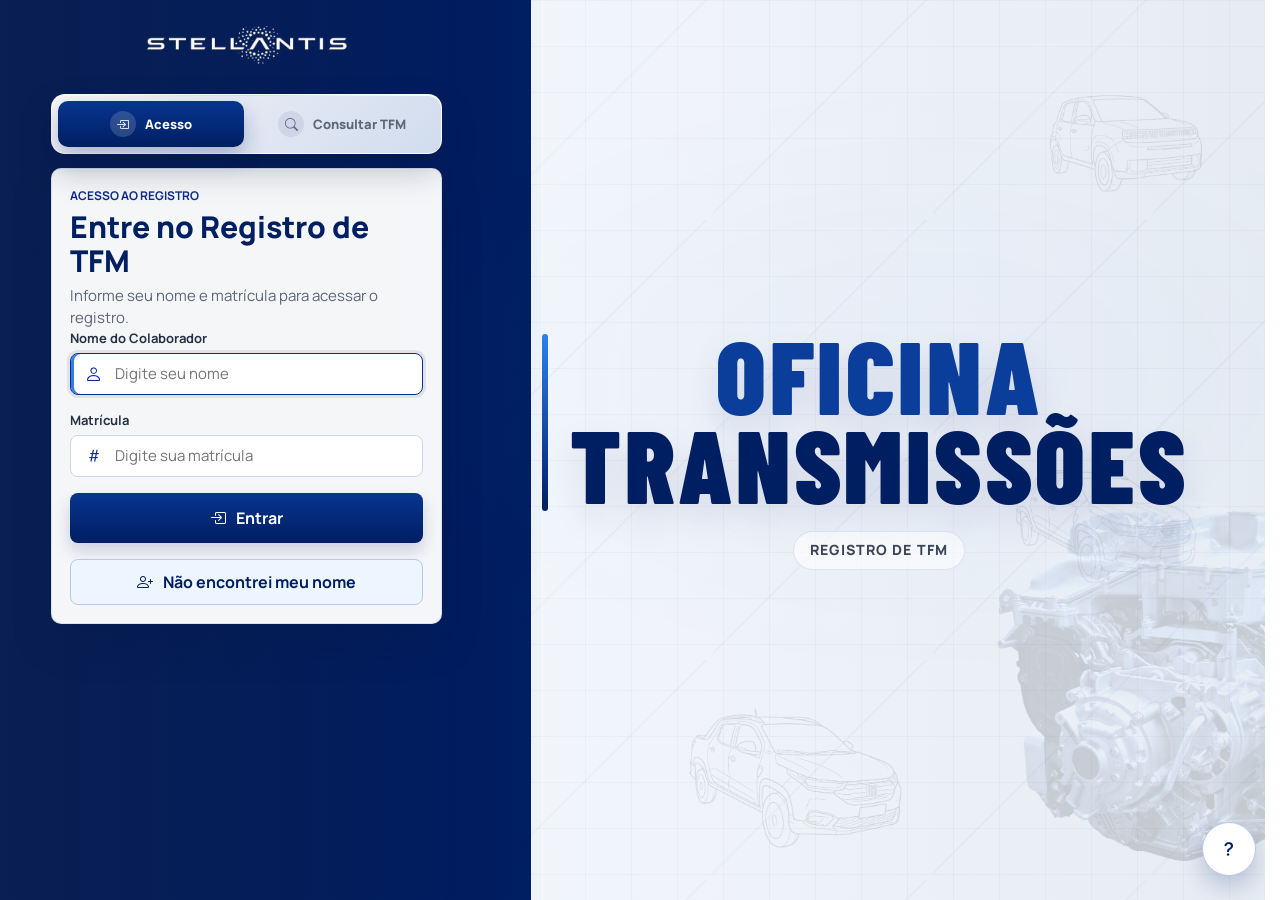
==== commit ccd4a2f0: "Add files via upload" ====
--- a/abrir-tfm.html
+++ b/abrir-tfm.html
@@ -1,355 +1,377 @@
-<!DOCTYPE html>
-<html lang="pt-BR">
-<head>
-    <meta charset="UTF-8">
-    <meta name="viewport" content="width=device-width, initial-scale=1.0">
-    <title>TFMs em Andamento | Stellantis</title>
-    <meta name="description" content="Abertura e acompanhamento de TFMs em andamento da Oficina Motores.">
-    <meta name="theme-color" content="#001E62">
-    <link rel="icon" type="image/png" sizes="32x32" href="favicon-32.png">
-    <link rel="manifest" href="site.webmanifest">
-    <link rel="stylesheet" href="geral-oficina.css">
-    <link rel="stylesheet" href="abrir-tfm.css">
-    <link rel="stylesheet" href="site-help.css">
-    <link rel="stylesheet" href="https://cdn.jsdelivr.net/npm/bootstrap-icons@1.11.3/font/bootstrap-icons.min.css">
-</head>
-<body>
-    <header class="oficina-header">
-        <div class="oficina-marca">
-            <img src="logo.png" class="logo" alt="Stellantis">
-            <div class="oficina-titulo">
-                <span>Oficina</span>
-                <strong>Motores</strong>
-            </div>
-        </div>
-        <div class="oficina-header-acoes">
-            <div id="usuario-tfm-aberto" class="usuario-geral" hidden>
-                <i class="bi bi-person-check"></i>
-                <span id="usuario-tfm-aberto-nome">-</span>
-            </div>
-            <a class="voltar-site" href="index.html">
-                <i class="bi bi-arrow-left"></i>
-                <span>Voltar</span>
-            </a>
-        </div>
-    </header>
-
-    <nav class="geral-navegacao tfm-pagina-navegacao" aria-label="Navegação de TFMs abertos">
-        <span>TFM aberto</span>
-        <button type="button" class="geral-nav-ativo" data-tfm-view="dados">
-            <i class="bi bi-folder-plus"></i>
-            <span>Dados</span>
-        </button>
-        <button type="button" data-tfm-view="andamento">
-            <i class="bi bi-hourglass-split"></i>
-            <span>TFMs em andamento</span>
-        </button>
-    </nav>
-
-    <main class="oficina-app tfm-pagina-app">
-        <section data-tfm-view-content="dados">
-            <div class="oficina-hero">
-                <div>
-                    <span>Novo trabalho contínuo</span>
-                    <h1>Abrir TFM</h1>
-                    <p>Cadastre um TFM em andamento. Ele só será enviado ao Banco de Dados quando o Host finalizar a Atividade.</p>
-                </div>
-            </div>
-
-            <form id="form-abrir-tfm" class="grafico-card tfm-pagina-form" novalidate>
-                <div class="grafico-card-topo">
-                    <div>
-                        <span>Cadastro inicial</span>
-                        <h2>Dados do TFM</h2>
-                    </div>
-                </div>
-                <div class="tfm-form-grid">
-                    <section class="tfm-form-grupo tfm-form-grupo-tfm">
-                        <div class="tfm-form-grupo-titulo"><i class="bi bi-clipboard-data"></i><div><strong>Identificação do trabalho</strong><span>Dados que identificam este TFM</span></div></div>
-                        <div class="tfm-form-grupo-campos">
-                            <label><span>Data inicial</span><input id="aberto-data-inicial" type="date" required></label>
-                            <label><span>Turno</span><select id="aberto-turno" required><option value="">Selecione</option><option>1º Turno</option><option>2º Turno</option><option>Administrativo</option></select></label>
-                            <label><span>Número do TFM</span><input id="aberto-tfm" type="text" maxlength="6" inputmode="numeric" placeholder="000000" required></label>
-                            <label><span>Código do projeto <small>Opcional</small></span><input id="aberto-projeto" type="text" placeholder="Código do projeto"></label>
-                        </div>
-                    </section>
-                    <section class="tfm-form-grupo tfm-form-grupo-responsavel">
-                        <div class="tfm-form-grupo-titulo"><i class="bi bi-person-check"></i><div><strong>Responsável pelo TFM</strong><span>Preenchido conforme o acesso atual</span></div></div>
-                        <div class="tfm-form-grupo-campos">
-                            <label><span>Nome do colaborador</span><input id="aberto-nome-host" type="text" readonly aria-readonly="true"></label>
-                            <label><span>Matrícula</span><input id="aberto-matricula-host" type="text" readonly aria-readonly="true"></label>
-                        </div>
-                    </section>
-                    <section class="tfm-form-grupo tfm-form-grupo-apontamento">
-                        <div class="tfm-form-grupo-titulo"><i class="bi bi-stopwatch"></i><div><strong>Apontamento inicial</strong><span>Registre a atividade e o tempo já realizado</span></div></div>
-                        <div class="tfm-form-grupo-campos">
-                            <label class="tfm-campo-inteiro"><span>Atividade realizada</span><div class="tfm-atividade-combobox"><i class="bi bi-search"></i><input id="aberto-atividade" type="search" placeholder="Pesquisar atividade" autocomplete="off" role="combobox" aria-expanded="false" aria-controls="aberto-atividade-opcoes" aria-autocomplete="list" required><div id="aberto-atividade-opcoes" class="tfm-atividade-opcoes" role="listbox" hidden></div></div></label>
-                            <label><span>Horas trabalhadas</span><input id="aberto-horas" type="text" inputmode="decimal" placeholder="Ex: 7.5" required></label>
-                            <label class="tfm-campo-inteiro"><span>Observação <small>Opcional</small></span><textarea id="aberto-observacao" rows="3" placeholder="Inclua uma informação relevante, se necessário"></textarea></label>
-                        </div>
-                    </section>
-
-                    <div class="tfm-campo-inteiro tfm-documento-campo tfm-form-grupo">
-                        <div class="tfm-campo-titulo">
-                            <span>Anexar imagem ou documento</span>
-                            <small>PDF, PNG, JPG ou JPEG, até 5 MB por arquivo.</small>
-                        </div>
-                        <div class="tfm-arquivo-controle">
-                            <i class="bi bi-file-earmark-arrow-up"></i>
-                            <label for="aberto-documentos">Escolher arquivos</label>
-                            <span id="aberto-documentos-nome">Nenhum arquivo selecionado</span>
-                            <input id="aberto-documentos" type="file" accept=".pdf,.png,.jpg,.jpeg,application/pdf,image/png,image/jpeg" multiple>
-                        </div>
-                        <div id="aberto-documentos-preview" class="tfm-documentos-preview" aria-live="polite"></div>
-                    </div>
-                </div>
-
-                <div id="aberto-feedback" class="tfm-feedback" role="status" aria-live="polite" hidden></div>
-                <button type="submit" class="tfm-btn tfm-btn-primario">
-                    <i class="bi bi-folder-plus"></i>
-                    <span>Abrir TFM em andamento</span>
-                </button>
-            </form>
-        </section>
-
-        <section data-tfm-view-content="andamento" hidden>
-            <div class="oficina-hero">
-                <div>
-                    <span>Trabalhos contínuos</span>
-                    <h1>TFMs em andamento</h1>
-                    <p>Adicione suas horas diárias. Somente o host pode finalizar e enviar o TFM ao BI.</p>
-                </div>
-                <button type="button" id="btn-atualizar-tfms-abertos" class="btn-atualizar-geral">
-                    <i class="bi bi-arrow-clockwise"></i>
-                    <span>Atualizar</span>
-                </button>
-            </div>
-
-            <p id="tfms-abertos-status" class="oficina-status">Carregando TFMs em andamento...</p>
-            <div id="tfms-abertos-lista" class="tfms-abertos-lista"></div>
-
-        </section>
-    </main>
-
-    <div id="modal-horas-tfm-aberto" class="tfm-modal" hidden>
-        <div class="tfm-modal-backdrop" data-fechar-modal-horas></div>
-        <section class="tfm-modal-painel" role="dialog" aria-modal="true" aria-labelledby="horas-tfm-titulo">
-            <form id="form-horas-tfm-aberto" class="tfm-pagina-form" novalidate>
-                <div class="grafico-card-topo tfm-form-topo">
-                    <div>
-                        <span>Lançamento diário</span>
-                        <h2 id="horas-tfm-titulo">Adicionar horas ao TFM <span id="horas-tfm-numero">-</span></h2>
-                    </div>
-                    <button type="button" id="btn-fechar-form-horas" class="tfm-btn-icone" aria-label="Fechar lançamento">
-                        <i class="bi bi-x-lg"></i>
-                    </button>
-                </div>
-                <input id="horas-tfm-id" type="hidden">
-                <div class="tfm-lancamento-form">
-                    <section class="tfm-lancamento-secao tfm-lancamento-secao-principal">
-                        <div class="tfm-form-grupo-titulo"><i class="bi bi-calendar-check"></i><div><strong>Dados do lançamento</strong><span>Informe o dia e o total de horas trabalhadas</span></div></div>
-                        <div class="tfm-lancamento-campos">
-                            <label><span>Dia trabalhado</span><input id="horas-tfm-data" type="date" required></label>
-                            <label><span>Horas trabalhadas</span><input id="horas-tfm-quantidade" type="text" inputmode="decimal" placeholder="Ex: 7.5" required></label>
-                        </div>
-                    </section>
-                    <section class="tfm-lancamento-secao tfm-colaborador-lancamento">
-                        <div class="tfm-campo-titulo">
-                            <span>Colaboradores adicionais <small>(opcional)</small></span>
-                            <small>Inclua cada colaborador que trabalhou nesta atividade.</small>
-                        </div>
-                        <div id="horas-tfm-colaboradores" class="tfm-atividades-extras-lista"></div>
-                        <button type="button" id="btn-adicionar-colaborador-horas" class="tfm-btn tfm-btn-secundario">
-                            <i class="bi bi-person-plus"></i>
-                            <span>Adicionar colaborador</span>
-                        </button>
-                    </section>
-                    <section class="tfm-lancamento-secao tfm-lancamento-observacao">
-                        <div class="tfm-campo-titulo"><span>Observação <small>(opcional)</small></span><small>Inclua uma informação relevante sobre o lançamento, se necessário.</small></div>
-                        <textarea id="horas-tfm-observacao" rows="3" placeholder="Adicionar observação"></textarea>
-                    </section>
-                    <section class="tfm-lancamento-secao tfm-atividades-extras">
-                        <div class="tfm-campo-titulo">
-                            <span>Outras atividades <small>(opcional)</small></span>
-                            <small>Inclua atividades adicionais realizadas no mesmo dia.</small>
-                        </div>
-                        <div id="horas-tfm-atividades-extras" class="tfm-atividades-extras-lista"></div>
-                        <button type="button" id="btn-adicionar-atividade-horas" class="tfm-btn tfm-btn-secundario">
-                            <i class="bi bi-plus-circle"></i>
-                            <span>Adicionar atividade</span>
-                        </button>
-                    </section>
-                </div>
-                <div id="horas-tfm-feedback" class="tfm-feedback" role="status" aria-live="polite" hidden></div>
-                <button type="submit" class="tfm-btn tfm-btn-primario">
-                    <i class="bi bi-plus-circle"></i>
-                    <span>Adicionar lançamento diário</span>
-                </button>
-            </form>
-        </section>
-    </div>
-
-    <div id="modal-atividade-horas" class="tfm-modal" hidden>
-        <div class="tfm-modal-backdrop" data-fechar-modal-atividade-horas></div>
-        <section class="tfm-modal-painel tfm-modal-atividade-painel" role="dialog" aria-modal="true" aria-labelledby="atividade-horas-titulo">
-            <form id="form-atividade-horas" class="tfm-pagina-form" novalidate>
-                <div class="grafico-card-topo tfm-form-topo">
-                    <div>
-                        <span>Lançamento diário</span>
-                        <h2 id="atividade-horas-titulo">Adicionar outra atividade</h2>
-                    </div>
-                    <button type="button" id="btn-fechar-atividade-horas" class="tfm-btn-icone" aria-label="Fechar atividade adicional">
-                        <i class="bi bi-x-lg"></i>
-                    </button>
-                </div>
-                <div class="tfm-form-grid">
-                    <label class="tfm-campo-inteiro">
-                        <span>Atividade realizada</span>
-                        <div class="tfm-atividade-combobox">
-                            <i class="bi bi-search"></i>
-                            <input id="atividade-horas-nome" type="search" placeholder="Pesquisar atividade" autocomplete="off" role="combobox" aria-expanded="false" aria-controls="atividade-horas-opcoes" aria-autocomplete="list">
-                            <div id="atividade-horas-opcoes" class="tfm-atividade-opcoes" role="listbox" hidden></div>
-                        </div>
-                    </label>
-                    <label>
-                        <span>Horas trabalhadas</span>
-                        <input id="atividade-horas-quantidade" type="text" inputmode="decimal" placeholder="Ex: 1.5">
-                    </label>
-                    <label class="tfm-campo-inteiro">
-                        <span>Observação <small>(opcional)</small></span>
-                        <textarea id="atividade-horas-observacao" rows="3" placeholder="Opcional"></textarea>
-                    </label>
-                </div>
-                <div id="atividade-horas-feedback" class="tfm-feedback" role="status" aria-live="polite" hidden></div>
-                <button type="submit" class="tfm-btn tfm-btn-primario">
-                    <i class="bi bi-plus-circle"></i>
-                    <span>Incluir atividade</span>
-                </button>
-            </form>
-        </section>
-    </div>
-
-    <div id="modal-colaborador-horas" class="tfm-modal" hidden>
-        <div class="tfm-modal-backdrop" data-fechar-modal-colaborador-horas></div>
-        <section class="tfm-modal-painel tfm-modal-atividade-painel" role="dialog" aria-modal="true" aria-labelledby="colaborador-horas-titulo">
-            <form id="form-colaborador-horas" class="tfm-pagina-form" novalidate>
-                <div class="grafico-card-topo tfm-form-topo">
-                    <div>
-                        <span>Lançamento diário</span>
-                        <h2 id="colaborador-horas-titulo">Adicionar colaborador</h2>
-                    </div>
-                    <button type="button" id="btn-fechar-colaborador-horas" class="tfm-btn-icone" aria-label="Fechar colaborador adicional">
-                        <i class="bi bi-x-lg"></i>
-                    </button>
-                </div>
-                <div class="tfm-form-grid">
-                    <label class="tfm-campo-inteiro">
-                        <span>Nome do colaborador</span>
-                        <div class="tfm-colaborador-combobox">
-                            <i class="bi bi-search"></i>
-                            <input id="horas-colaborador-nome" type="search" placeholder="Pesquisar colaborador" autocomplete="off" role="combobox" aria-expanded="false" aria-controls="horas-colaborador-opcoes" aria-autocomplete="list">
-                            <div id="horas-colaborador-opcoes" class="tfm-atividade-opcoes" role="listbox" hidden></div>
-                        </div>
-                    </label>
-                    <label>
-                        <span>Matrícula <small>(preenchida automaticamente)</small></span>
-                        <input id="horas-colaborador-matricula" type="text" placeholder="Matrícula" readonly aria-readonly="true">
-                    </label>
-                    <label>
-                        <span>Horas trabalhadas</span>
-                        <input id="horas-colaborador-quantidade" type="text" inputmode="decimal" placeholder="Ex: 7.5">
-                    </label>
-                </div>
-                <div id="colaborador-horas-feedback" class="tfm-feedback" role="status" aria-live="polite" hidden></div>
-                <button type="submit" class="tfm-btn tfm-btn-primario">
-                    <i class="bi bi-person-plus"></i>
-                    <span>Incluir colaborador</span>
-                </button>
-            </form>
-        </section>
-    </div>
-
-    <div id="modal-finalizar-tfm" class="tfm-modal" hidden>
-        <div class="tfm-modal-backdrop" data-fechar-modal-finalizar></div>
-        <section class="tfm-modal-painel tfm-modal-finalizar-painel" role="dialog" aria-modal="true" aria-labelledby="finalizar-tfm-titulo">
-            <div class="tfm-pagina-form">
-                <div class="grafico-card-topo tfm-form-topo">
-                    <div>
-                        <span>Conferência final</span>
-                        <h2 id="finalizar-tfm-titulo">Finalizar TFM <span id="finalizar-tfm-numero">-</span></h2>
-                    </div>
-                    <button type="button" id="btn-fechar-finalizar-tfm" class="tfm-btn-icone" aria-label="Fechar conferência">
-                        <i class="bi bi-x-lg"></i>
-                    </button>
-                </div>
-                <div id="finalizar-tfm-resumo" class="tfm-finalizar-resumo"></div>
-                <div id="finalizar-tfm-lancamentos" class="tfm-finalizar-lancamentos"></div>
-                <div id="finalizar-tfm-feedback" class="tfm-feedback" role="status" aria-live="polite" hidden></div>
-                <div class="tfm-finalizar-acoes">
-                    <button type="button" id="btn-cancelar-finalizar-tfm" class="tfm-btn tfm-btn-secundario">Cancelar</button>
-                    <button type="button" id="btn-confirmar-finalizar-tfm" class="tfm-btn tfm-btn-primario">
-                        <i class="bi bi-check2-circle"></i>
-                        <span>Confirmar finalização</span>
-                    </button>
-                </div>
-            </div>
-        </section>
-    </div>
-
-    <div id="modal-editar-lancamentos" class="tfm-modal" hidden>
-        <div class="tfm-modal-backdrop" data-fechar-modal-editar-lancamentos></div>
-        <section class="tfm-modal-painel tfm-modal-finalizar-painel" role="dialog" aria-modal="true" aria-labelledby="editar-lancamentos-titulo">
-            <div class="tfm-pagina-form">
-                <div class="grafico-card-topo tfm-form-topo">
-                    <div>
-                        <span>Correção de lançamentos</span>
-                        <h2 id="editar-lancamentos-titulo">Lançamentos do TFM <span id="editar-lancamentos-numero">-</span></h2>
-                    </div>
-                    <button type="button" id="btn-fechar-editar-lancamentos" class="tfm-btn-icone" aria-label="Fechar edição de lançamentos">
-                        <i class="bi bi-x-lg"></i>
-                    </button>
-                </div>
-                <p class="tfm-editar-lancamentos-aviso">Use o lápis para corrigir ou a lixeira para apagar um lançamento do banco de dados.</p>
-                <div id="editar-lancamentos-lista" class="tfm-editar-lancamentos-lista"></div>
-                <div id="editar-lancamentos-feedback" class="tfm-feedback" role="status" aria-live="polite" hidden></div>
-                <div class="tfm-finalizar-acoes">
-                    <button type="button" id="btn-cancelar-editar-lancamentos" class="tfm-btn tfm-btn-secundario">Cancelar</button>
-                    <button type="button" id="btn-salvar-editar-lancamentos" class="tfm-btn tfm-btn-primario">
-                        <i class="bi bi-save"></i>
-                        <span>Salvar alterações</span>
-                    </button>
-                </div>
-            </div>
-        </section>
-    </div>
-
-    <div id="modal-cancelar-tfm" class="tfm-modal" hidden>
-        <div class="tfm-modal-backdrop" data-fechar-modal-cancelar-tfm></div>
-        <section class="tfm-modal-painel tfm-modal-cancelar-painel" role="dialog" aria-modal="true" aria-labelledby="cancelar-tfm-titulo">
-            <div class="tfm-pagina-form">
-                <div class="grafico-card-topo tfm-form-topo">
-                    <div>
-                        <span>Cancelamento de TFM</span>
-                        <h2 id="cancelar-tfm-titulo">Cancelar TFM <span id="cancelar-tfm-numero">-</span></h2>
-                    </div>
-                    <button type="button" id="btn-fechar-cancelar-tfm" class="tfm-btn-icone" aria-label="Fechar cancelamento do TFM"><i class="bi bi-x-lg"></i></button>
-                </div>
-                <div class="tfm-cancelar-aviso">
-                    <i class="bi bi-exclamation-triangle"></i>
-                    <div><strong>Esta ação não pode ser desfeita.</strong><p>Todos os dados deste TFM serão removidos do Banco de Dados <em>TFMs Abertos</em>. Use o cancelamento somente quando o TFM não deverá mais continuar.</p></div>
-                </div>
-                <label class="tfm-cancelar-confirmacao"><input id="cancelar-tfm-confirmacao" type="checkbox"><span>Confirmo que desejo cancelar definitivamente este TFM em andamento.</span></label>
-                <div id="cancelar-tfm-feedback" class="tfm-feedback" role="status" aria-live="polite" hidden></div>
-                <div class="tfm-finalizar-acoes">
-                    <button type="button" id="btn-voltar-cancelar-tfm" class="tfm-btn tfm-btn-secundario">Voltar</button>
-                    <button type="button" id="btn-confirmar-cancelar-tfm" class="tfm-btn tfm-btn-perigo" disabled><i class="bi bi-trash3"></i><span>Cancelar TFM definitivamente</span></button>
-                </div>
-            </div>
-        </section>
-    </div>
-
-    <script src="atividades.js"></script>
-    <script src="abrir-tfm.js"></script>
-    <script src="site-help.js"></script>
-</body>
-</html>
+<!DOCTYPE html>
+<html lang="pt-BR">
+<head>
+    <meta charset="UTF-8">
+    <meta name="viewport" content="width=device-width, initial-scale=1.0">
+    <title>TFMs em Andamento | Stellantis</title>
+    <meta name="description" content="Abertura e acompanhamento de TFMs em andamento da Oficina Motores.">
+    <meta name="theme-color" content="#001E62">
+    <link rel="icon" type="image/png" sizes="32x32" href="favicon-32.png">
+    <link rel="manifest" href="site.webmanifest">
+    <link rel="stylesheet" href="geral-oficina.css">
+    <link rel="stylesheet" href="abrir-tfm.css">
+    <link rel="stylesheet" href="site-help.css">
+    <link rel="stylesheet" href="https://cdn.jsdelivr.net/npm/bootstrap-icons@1.11.3/font/bootstrap-icons.min.css">
+</head>
+<body>
+    <header class="oficina-header">
+        <div class="oficina-marca">
+            <img src="logo.png" class="logo" alt="Stellantis">
+            <div class="oficina-titulo">
+                <span>Oficina</span>
+                <strong>Motores</strong>
+            </div>
+        </div>
+        <div class="oficina-header-acoes">
+            <div id="usuario-tfm-aberto" class="usuario-geral" hidden>
+                <i class="bi bi-person-check"></i>
+                <span id="usuario-tfm-aberto-nome">-</span>
+            </div>
+            <a class="voltar-site" href="index.html">
+                <i class="bi bi-arrow-left"></i>
+                <span>Voltar</span>
+            </a>
+        </div>
+    </header>
+
+    <nav class="geral-navegacao tfm-pagina-navegacao" aria-label="Navegação de TFMs abertos">
+        <span>TFM aberto</span>
+        <button type="button" class="geral-nav-ativo" data-tfm-view="dados">
+            <i class="bi bi-folder-plus"></i>
+            <span>Dados</span>
+        </button>
+        <button type="button" data-tfm-view="andamento">
+            <i class="bi bi-hourglass-split"></i>
+            <span>TFMs em andamento</span>
+        </button>
+    </nav>
+
+    <main class="oficina-app tfm-pagina-app">
+        <section data-tfm-view-content="dados">
+            <div class="oficina-hero">
+                <div>
+                    <span>Novo trabalho contínuo</span>
+                    <h1>Abrir TFM</h1>
+                    <p>Cadastre um TFM em andamento. O host ou um colaborador autorizado poderá finalizar a atividade.</p>
+                </div>
+            </div>
+
+            <form id="form-abrir-tfm" class="grafico-card tfm-pagina-form" novalidate>
+                <div class="grafico-card-topo">
+                    <div>
+                        <span>Cadastro inicial</span>
+                        <h2>Dados do TFM</h2>
+                    </div>
+                </div>
+                <div class="tfm-form-grid">
+                    <section class="tfm-form-grupo tfm-form-grupo-tfm">
+                        <div class="tfm-form-grupo-titulo"><i class="bi bi-clipboard-data"></i><div><strong>Identificação do trabalho</strong><span>Dados que identificam este TFM</span></div></div>
+                        <div class="tfm-form-grupo-campos">
+                            <label><span>Data inicial</span><input id="aberto-data-inicial" type="date" required></label>
+                            <label><span>Turno</span><select id="aberto-turno" required><option value="">Selecione</option><option>1º Turno</option><option>2º Turno</option><option>Administrativo</option></select></label>
+                            <label><span>Número do TFM</span><input id="aberto-tfm" type="text" maxlength="6" inputmode="numeric" placeholder="000000" required></label>
+                            <label><span>Código do projeto <small>Opcional</small></span><input id="aberto-projeto" type="text" placeholder="Código do projeto"></label>
+                        </div>
+                    </section>
+                    <section class="tfm-form-grupo tfm-form-grupo-responsavel">
+                        <div class="tfm-form-grupo-titulo"><i class="bi bi-person-check"></i><div><strong>Responsável pelo TFM</strong><span>Preenchido conforme o acesso atual</span></div></div>
+                        <div class="tfm-form-grupo-campos">
+                            <label><span>Nome do colaborador</span><input id="aberto-nome-host" type="text" readonly aria-readonly="true"></label>
+                            <label><span>Matrícula</span><input id="aberto-matricula-host" type="text" readonly aria-readonly="true"></label>
+                            <label class="tfm-campo-inteiro">
+                                <span>Colaboradores autorizados <small>Opcional</small></span>
+                                <div class="tfm-colaborador-combobox">
+                                    <i class="bi bi-person-plus"></i>
+                                    <input id="aberto-autorizado" type="search" placeholder="Pesquisar colaborador" autocomplete="off" role="combobox" aria-expanded="false" aria-controls="aberto-autorizado-opcoes" aria-autocomplete="list">
+                                    <div id="aberto-autorizado-opcoes" class="tfm-atividade-opcoes" role="listbox" hidden></div>
+                                </div>
+                                <small>Os selecionados poderão editar, finalizar ou cancelar este TFM, sem receber horas.</small>
+                            </label>
+                            <div id="aberto-autorizados-lista" class="tfm-autorizados-lista tfm-campo-inteiro" aria-live="polite"></div>
+                        </div>
+                    </section>
+                    <section class="tfm-form-grupo tfm-form-grupo-apontamento">
+                        <div class="tfm-form-grupo-titulo"><i class="bi bi-stopwatch"></i><div><strong>Apontamento inicial</strong><span>Registre a atividade e o tempo já realizado</span></div></div>
+                        <div class="tfm-form-grupo-campos">
+                            <label class="tfm-campo-inteiro"><span>Atividade realizada</span><div class="tfm-atividade-combobox"><i class="bi bi-search"></i><input id="aberto-atividade" type="search" placeholder="Pesquisar atividade" autocomplete="off" role="combobox" aria-expanded="false" aria-controls="aberto-atividade-opcoes" aria-autocomplete="list" required><div id="aberto-atividade-opcoes" class="tfm-atividade-opcoes" role="listbox" hidden></div></div></label>
+                            <label><span>Horas trabalhadas</span><input id="aberto-horas" type="text" inputmode="decimal" placeholder="Ex: 7.5" required></label>
+                            <label class="tfm-campo-inteiro"><span>Observação <small>Opcional</small></span><textarea id="aberto-observacao" rows="3" placeholder="Inclua uma informação relevante, se necessário"></textarea></label>
+                        </div>
+                    </section>
+
+                    <div class="tfm-campo-inteiro tfm-documento-campo tfm-form-grupo">
+                        <div class="tfm-campo-titulo">
+                            <span>Anexar imagem ou documento</span>
+                            <small>PDF, PNG, JPG ou JPEG, até 5 MB por arquivo.</small>
+                        </div>
+                        <div class="tfm-arquivo-controle">
+                            <i class="bi bi-file-earmark-arrow-up"></i>
+                            <label for="aberto-documentos">Escolher arquivos</label>
+                            <span id="aberto-documentos-nome">Nenhum arquivo selecionado</span>
+                            <input id="aberto-documentos" type="file" accept=".pdf,.png,.jpg,.jpeg,application/pdf,image/png,image/jpeg" multiple>
+                        </div>
+                        <div id="aberto-documentos-preview" class="tfm-documentos-preview" aria-live="polite"></div>
+                    </div>
+                </div>
+
+                <div id="aberto-feedback" class="tfm-feedback" role="status" aria-live="polite" hidden></div>
+                <button type="submit" class="tfm-btn tfm-btn-primario">
+                    <i class="bi bi-folder-plus"></i>
+                    <span>Abrir TFM em andamento</span>
+                </button>
+            </form>
+        </section>
+
+        <section data-tfm-view-content="andamento" hidden>
+            <div class="oficina-hero">
+                <div>
+                    <span>Trabalhos contínuos</span>
+                    <h1>TFMs em andamento</h1>
+                    <p>Adicione suas horas diárias. O host e os colaboradores autorizados podem gerenciar e finalizar o TFM.</p>
+                </div>
+                <button type="button" id="btn-atualizar-tfms-abertos" class="btn-atualizar-geral">
+                    <i class="bi bi-arrow-clockwise"></i>
+                    <span>Atualizar</span>
+                </button>
+            </div>
+
+            <div class="tfms-abertos-busca" role="search">
+                <label for="busca-tfms-abertos">Pesquisar TFM em andamento</label>
+                <div class="tfms-abertos-busca-controle">
+                    <i class="bi bi-search"></i>
+                    <input id="busca-tfms-abertos" type="search" inputmode="numeric" maxlength="6" placeholder="Digite o número do TFM" autocomplete="off">
+                    <button type="button" id="btn-limpar-busca-tfms" aria-label="Limpar pesquisa" title="Limpar pesquisa" hidden>
+                        <i class="bi bi-x-lg"></i>
+                    </button>
+                </div>
+                <span id="tfms-abertos-contagem" aria-live="polite"></span>
+            </div>
+
+            <p id="tfms-abertos-status" class="oficina-status">Carregando TFMs em andamento...</p>
+            <div id="tfms-abertos-lista" class="tfms-abertos-lista"></div>
+
+        </section>
+    </main>
+
+    <div id="modal-horas-tfm-aberto" class="tfm-modal" hidden>
+        <div class="tfm-modal-backdrop" data-fechar-modal-horas></div>
+        <section class="tfm-modal-painel" role="dialog" aria-modal="true" aria-labelledby="horas-tfm-titulo">
+            <form id="form-horas-tfm-aberto" class="tfm-pagina-form" novalidate>
+                <div class="grafico-card-topo tfm-form-topo">
+                    <div>
+                        <span>Lançamento diário</span>
+                        <h2 id="horas-tfm-titulo">Adicionar horas ao TFM <span id="horas-tfm-numero">-</span></h2>
+                    </div>
+                    <button type="button" id="btn-fechar-form-horas" class="tfm-btn-icone" aria-label="Fechar lançamento">
+                        <i class="bi bi-x-lg"></i>
+                    </button>
+                </div>
+                <input id="horas-tfm-id" type="hidden">
+                <div class="tfm-lancamento-form">
+                    <section class="tfm-lancamento-secao tfm-lancamento-secao-principal">
+                        <div class="tfm-form-grupo-titulo"><i class="bi bi-calendar-check"></i><div><strong>Dados do lançamento</strong><span>Informe o dia e o total de horas trabalhadas</span></div></div>
+                        <div class="tfm-lancamento-campos">
+                            <label><span>Dia trabalhado</span><input id="horas-tfm-data" type="date" required></label>
+                            <label><span>Horas trabalhadas</span><input id="horas-tfm-quantidade" type="text" inputmode="decimal" placeholder="Ex: 7.5" required></label>
+                        </div>
+                    </section>
+                    <section class="tfm-lancamento-secao tfm-colaborador-lancamento">
+                        <div class="tfm-campo-titulo">
+                            <span>Colaboradores adicionais <small>(opcional)</small></span>
+                            <small>Inclua cada colaborador que trabalhou nesta atividade.</small>
+                        </div>
+                        <div id="horas-tfm-colaboradores" class="tfm-atividades-extras-lista"></div>
+                        <button type="button" id="btn-adicionar-colaborador-horas" class="tfm-btn tfm-btn-secundario">
+                            <i class="bi bi-person-plus"></i>
+                            <span>Adicionar colaborador</span>
+                        </button>
+                    </section>
+                    <section class="tfm-lancamento-secao tfm-lancamento-observacao">
+                        <div class="tfm-campo-titulo"><span>Observação <small>(opcional)</small></span><small>Inclua uma informação relevante sobre o lançamento, se necessário.</small></div>
+                        <textarea id="horas-tfm-observacao" rows="3" placeholder="Adicionar observação"></textarea>
+                    </section>
+                    <section class="tfm-lancamento-secao tfm-atividades-extras">
+                        <div class="tfm-campo-titulo">
+                            <span>Outras atividades <small>(opcional)</small></span>
+                            <small>Inclua atividades adicionais realizadas no mesmo dia.</small>
+                        </div>
+                        <div id="horas-tfm-atividades-extras" class="tfm-atividades-extras-lista"></div>
+                        <button type="button" id="btn-adicionar-atividade-horas" class="tfm-btn tfm-btn-secundario">
+                            <i class="bi bi-plus-circle"></i>
+                            <span>Adicionar atividade</span>
+                        </button>
+                    </section>
+                </div>
+                <div id="horas-tfm-feedback" class="tfm-feedback" role="status" aria-live="polite" hidden></div>
+                <button type="submit" class="tfm-btn tfm-btn-primario">
+                    <i class="bi bi-plus-circle"></i>
+                    <span>Adicionar lançamento diário</span>
+                </button>
+            </form>
+        </section>
+    </div>
+
+    <div id="modal-atividade-horas" class="tfm-modal" hidden>
+        <div class="tfm-modal-backdrop" data-fechar-modal-atividade-horas></div>
+        <section class="tfm-modal-painel tfm-modal-atividade-painel" role="dialog" aria-modal="true" aria-labelledby="atividade-horas-titulo">
+            <form id="form-atividade-horas" class="tfm-pagina-form" novalidate>
+                <div class="grafico-card-topo tfm-form-topo">
+                    <div>
+                        <span>Lançamento diário</span>
+                        <h2 id="atividade-horas-titulo">Adicionar outra atividade</h2>
+                    </div>
+                    <button type="button" id="btn-fechar-atividade-horas" class="tfm-btn-icone" aria-label="Fechar atividade adicional">
+                        <i class="bi bi-x-lg"></i>
+                    </button>
+                </div>
+                <div class="tfm-form-grid">
+                    <label class="tfm-campo-inteiro">
+                        <span>Atividade realizada</span>
+                        <div class="tfm-atividade-combobox">
+                            <i class="bi bi-search"></i>
+                            <input id="atividade-horas-nome" type="search" placeholder="Pesquisar atividade" autocomplete="off" role="combobox" aria-expanded="false" aria-controls="atividade-horas-opcoes" aria-autocomplete="list">
+                            <div id="atividade-horas-opcoes" class="tfm-atividade-opcoes" role="listbox" hidden></div>
+                        </div>
+                    </label>
+                    <label>
+                        <span>Horas trabalhadas</span>
+                        <input id="atividade-horas-quantidade" type="text" inputmode="decimal" placeholder="Ex: 1.5">
+                    </label>
+                    <label class="tfm-campo-inteiro">
+                        <span>Observação <small>(opcional)</small></span>
+                        <textarea id="atividade-horas-observacao" rows="3" placeholder="Opcional"></textarea>
+                    </label>
+                </div>
+                <div id="atividade-horas-feedback" class="tfm-feedback" role="status" aria-live="polite" hidden></div>
+                <button type="submit" class="tfm-btn tfm-btn-primario">
+                    <i class="bi bi-plus-circle"></i>
+                    <span>Incluir atividade</span>
+                </button>
+            </form>
+        </section>
+    </div>
+
+    <div id="modal-colaborador-horas" class="tfm-modal" hidden>
+        <div class="tfm-modal-backdrop" data-fechar-modal-colaborador-horas></div>
+        <section class="tfm-modal-painel tfm-modal-atividade-painel" role="dialog" aria-modal="true" aria-labelledby="colaborador-horas-titulo">
+            <form id="form-colaborador-horas" class="tfm-pagina-form" novalidate>
+                <div class="grafico-card-topo tfm-form-topo">
+                    <div>
+                        <span>Lançamento diário</span>
+                        <h2 id="colaborador-horas-titulo">Adicionar colaborador</h2>
+                    </div>
+                    <button type="button" id="btn-fechar-colaborador-horas" class="tfm-btn-icone" aria-label="Fechar colaborador adicional">
+                        <i class="bi bi-x-lg"></i>
+                    </button>
+                </div>
+                <div class="tfm-form-grid">
+                    <label class="tfm-campo-inteiro">
+                        <span>Nome do colaborador</span>
+                        <div class="tfm-colaborador-combobox">
+                            <i class="bi bi-search"></i>
+                            <input id="horas-colaborador-nome" type="search" placeholder="Pesquisar colaborador" autocomplete="off" role="combobox" aria-expanded="false" aria-controls="horas-colaborador-opcoes" aria-autocomplete="list">
+                            <div id="horas-colaborador-opcoes" class="tfm-atividade-opcoes" role="listbox" hidden></div>
+                        </div>
+                    </label>
+                    <label>
+                        <span>Matrícula <small>(preenchida automaticamente)</small></span>
+                        <input id="horas-colaborador-matricula" type="text" placeholder="Matrícula" readonly aria-readonly="true">
+                    </label>
+                    <label>
+                        <span>Horas trabalhadas</span>
+                        <input id="horas-colaborador-quantidade" type="text" inputmode="decimal" placeholder="Ex: 7.5">
+                    </label>
+                </div>
+                <div id="colaborador-horas-feedback" class="tfm-feedback" role="status" aria-live="polite" hidden></div>
+                <button type="submit" class="tfm-btn tfm-btn-primario">
+                    <i class="bi bi-person-plus"></i>
+                    <span>Incluir colaborador</span>
+                </button>
+            </form>
+        </section>
+    </div>
+
+    <div id="modal-finalizar-tfm" class="tfm-modal" hidden>
+        <div class="tfm-modal-backdrop" data-fechar-modal-finalizar></div>
+        <section class="tfm-modal-painel tfm-modal-finalizar-painel" role="dialog" aria-modal="true" aria-labelledby="finalizar-tfm-titulo">
+            <div class="tfm-pagina-form">
+                <div class="grafico-card-topo tfm-form-topo">
+                    <div>
+                        <span>Conferência final</span>
+                        <h2 id="finalizar-tfm-titulo">Finalizar TFM <span id="finalizar-tfm-numero">-</span></h2>
+                    </div>
+                    <button type="button" id="btn-fechar-finalizar-tfm" class="tfm-btn-icone" aria-label="Fechar conferência">
+                        <i class="bi bi-x-lg"></i>
+                    </button>
+                </div>
+                <div id="finalizar-tfm-resumo" class="tfm-finalizar-resumo"></div>
+                <div id="finalizar-tfm-lancamentos" class="tfm-finalizar-lancamentos"></div>
+                <div id="finalizar-tfm-feedback" class="tfm-feedback" role="status" aria-live="polite" hidden></div>
+                <div class="tfm-finalizar-acoes">
+                    <button type="button" id="btn-cancelar-finalizar-tfm" class="tfm-btn tfm-btn-secundario">Cancelar</button>
+                    <button type="button" id="btn-confirmar-finalizar-tfm" class="tfm-btn tfm-btn-primario">
+                        <i class="bi bi-check2-circle"></i>
+                        <span>Confirmar finalização</span>
+                    </button>
+                </div>
+            </div>
+        </section>
+    </div>
+
+    <div id="modal-editar-lancamentos" class="tfm-modal" hidden>
+        <div class="tfm-modal-backdrop" data-fechar-modal-editar-lancamentos></div>
+        <section class="tfm-modal-painel tfm-modal-finalizar-painel" role="dialog" aria-modal="true" aria-labelledby="editar-lancamentos-titulo">
+            <div class="tfm-pagina-form">
+                <div class="grafico-card-topo tfm-form-topo">
+                    <div>
+                        <span>Correção de lançamentos</span>
+                        <h2 id="editar-lancamentos-titulo">Lançamentos do TFM <span id="editar-lancamentos-numero">-</span></h2>
+                    </div>
+                    <button type="button" id="btn-fechar-editar-lancamentos" class="tfm-btn-icone" aria-label="Fechar edição de lançamentos">
+                        <i class="bi bi-x-lg"></i>
+                    </button>
+                </div>
+                <p class="tfm-editar-lancamentos-aviso">Use o lápis para corrigir ou a lixeira para apagar um lançamento do banco de dados.</p>
+                <div id="editar-lancamentos-lista" class="tfm-editar-lancamentos-lista"></div>
+                <div id="editar-lancamentos-feedback" class="tfm-feedback" role="status" aria-live="polite" hidden></div>
+                <div class="tfm-finalizar-acoes">
+                    <button type="button" id="btn-cancelar-editar-lancamentos" class="tfm-btn tfm-btn-secundario">Cancelar</button>
+                    <button type="button" id="btn-salvar-editar-lancamentos" class="tfm-btn tfm-btn-primario">
+                        <i class="bi bi-save"></i>
+                        <span>Salvar alterações</span>
+                    </button>
+                </div>
+            </div>
+        </section>
+    </div>
+
+    <div id="modal-cancelar-tfm" class="tfm-modal" hidden>
+        <div class="tfm-modal-backdrop" data-fechar-modal-cancelar-tfm></div>
+        <section class="tfm-modal-painel tfm-modal-cancelar-painel" role="dialog" aria-modal="true" aria-labelledby="cancelar-tfm-titulo">
+            <div class="tfm-pagina-form">
+                <div class="grafico-card-topo tfm-form-topo">
+                    <div>
+                        <span>Cancelamento de TFM</span>
+                        <h2 id="cancelar-tfm-titulo">Cancelar TFM <span id="cancelar-tfm-numero">-</span></h2>
+                    </div>
+                    <button type="button" id="btn-fechar-cancelar-tfm" class="tfm-btn-icone" aria-label="Fechar cancelamento do TFM"><i class="bi bi-x-lg"></i></button>
+                </div>
+                <div class="tfm-cancelar-aviso">
+                    <i class="bi bi-exclamation-triangle"></i>
+                    <div><strong>Esta ação não pode ser desfeita.</strong><p>Todos os dados deste TFM serão removidos do Banco de Dados <em>TFMs Abertos</em>. Use o cancelamento somente quando o TFM não deverá mais continuar.</p></div>
+                </div>
+                <label class="tfm-cancelar-confirmacao"><input id="cancelar-tfm-confirmacao" type="checkbox"><span>Confirmo que desejo cancelar definitivamente este TFM em andamento.</span></label>
+                <div id="cancelar-tfm-feedback" class="tfm-feedback" role="status" aria-live="polite" hidden></div>
+                <div class="tfm-finalizar-acoes">
+                    <button type="button" id="btn-voltar-cancelar-tfm" class="tfm-btn tfm-btn-secundario">Voltar</button>
+                    <button type="button" id="btn-confirmar-cancelar-tfm" class="tfm-btn tfm-btn-perigo" disabled><i class="bi bi-trash3"></i><span>Cancelar TFM definitivamente</span></button>
+                </div>
+            </div>
+        </section>
+    </div>
+
+    <script src="atividades.js"></script>
+    <script src="abrir-tfm.js"></script>
+    <script src="site-help.js"></script>
+</body>
+</html>
--- a/geral-oficina.css
+++ b/geral-oficina.css
@@ -1,1202 +1,1222 @@
-*{
-    box-sizing:border-box;
-    margin:0;
-    padding:0;
-}
-
-:root{
-    --azul:#001E62;
-    --azul-forte:#00164b;
-    --azul-claro:#2f80ed;
-    --tinta:#172033;
-    --muted:#5b6677;
-    --linha:#d7e0ee;
-    --fundo:#f3f7fc;
-    --card:#ffffff;
-    --sombra:0 16px 36px rgba(15,23,42,0.10);
-    --grafico-cor-1:#2f80ed;
-    --grafico-cor-2:#0f766e;
-    --grafico-cor-3:#f59e0b;
-    --grafico-cor-4:#ef4444;
-    --grafico-cor-5:#64748b;
-    --grafico-cor-6:#14b8a6;
-    --grafico-cor-7:#8b5cf6;
-    --grafico-cor-8:#db2777;
-    --grafico-cor-9:#84cc16;
-    --grafico-cor-10:#f97316;
-}
-
-body{
-    background:
-        linear-gradient(90deg, rgba(0,30,98,0.04) 1px, transparent 1px),
-        linear-gradient(rgba(0,30,98,0.04) 1px, transparent 1px),
-        linear-gradient(180deg, #f8fbff 0%, var(--fundo) 100%);
-    background-size:40px 40px, 40px 40px, auto;
-    color:var(--tinta);
-    font-family:"Segoe UI", Tahoma, Geneva, Verdana, sans-serif;
-    min-height:100vh;
-    overflow-x:hidden;
-}
-
-.oficina-header{
-    align-items:center;
-    background:linear-gradient(90deg, var(--azul-forte), var(--azul) 70%, #073b95);
-    box-shadow:0 10px 24px rgba(0,30,98,0.22);
-    display:flex;
-    justify-content:space-between;
-    min-height:74px;
-    margin-left:176px;
-    padding:10px 22px;
-}
-
-.geral-navegacao{
-    background:#001e62;
-    bottom:0;
-    display:flex;
-    flex-direction:column;
-    gap:4px;
-    left:0;
-    overflow-y:auto;
-    padding:24px 12px 22px;
-    position:fixed;
-    top:0;
-    width:176px;
-    z-index:5;
-}
-
-.geral-navegacao > span{
-    color:#86b8ee;
-    font-size:10px;
-    font-weight:900;
-    letter-spacing:0.08em;
-    padding:0 12px 10px;
-    text-transform:uppercase;
-}
-
-.geral-navegacao button{
-    align-items:center;
-    background:transparent;
-    border:0;
-    border-left:3px solid transparent;
-    border-radius:4px;
-    color:#d5e3f7;
-    cursor:pointer;
-    display:flex;
-    font:inherit;
-    font-size:12px;
-    font-weight:800;
-    gap:10px;
-    min-height:42px;
-    padding:10px 12px;
-    text-align:left;
-}
-
-.geral-navegacao button:hover,
-.geral-navegacao button:focus-visible{
-    background:rgba(255,255,255,0.1);
-    color:#ffffff;
-    outline:none;
-}
-
-.geral-navegacao .geral-nav-ativo{
-    background:#ffffff;
-    border-left-color:#00a3e0;
-    color:#001e62;
-}
-
-.geral-navegacao .geral-navegacao-secao{
-    border-top:1px solid rgba(255,255,255,0.15);
-    margin-top:12px;
-    padding-top:16px;
-}
-
-.geral-navegacao-modo{
-    background:rgba(255,255,255,0.1);
-    border:1px solid rgba(255,255,255,0.18);
-    border-radius:5px;
-    display:grid;
-    gap:3px;
-    grid-template-columns:repeat(2, minmax(0, 1fr));
-    padding:3px;
-}
-
-.geral-navegacao .geral-navegacao-modo button{
-    border:0;
-    justify-content:center;
-    min-height:32px;
-    padding:6px 4px;
-    text-align:center;
-    text-transform:uppercase;
-}
-
-.geral-navegacao .geral-navegacao-modo .geral-modo-ativo{
-    background:#ffffff;
-    color:#001e62;
-}
-
-[data-geral-view-content][hidden]{
-    display:none;
-}
-
-.oficina-marca,
-.oficina-header-acoes,
-.usuario-geral,
-.voltar-site{
-    align-items:center;
-    display:flex;
-}
-
-.oficina-marca{
-    color:#ffffff;
-    gap:14px;
-}
-
-.logo{
-    height:58px;
-    object-fit:cover;
-    object-position:center 52%;
-    width:300px;
-}
-
-.oficina-titulo span{
-    color:rgba(255,255,255,0.74);
-    display:block;
-    font-size:12px;
-    font-weight:900;
-    letter-spacing:0.18em;
-    text-transform:uppercase;
-}
-
-.oficina-titulo strong{
-    display:block;
-    font-size:24px;
-    line-height:1;
-    margin-top:4px;
-    text-transform:uppercase;
-}
-
-.oficina-header-acoes{
-    gap:12px;
-}
-
-.usuario-geral,
-.voltar-site{
-    background:rgba(255,255,255,0.12);
-    border:1px solid rgba(255,255,255,0.24);
-    border-radius:999px;
-    color:#ffffff;
-    font-size:13px;
-    font-weight:800;
-    gap:8px;
-    min-height:42px;
-    padding:9px 13px;
-}
-
-.usuario-geral[hidden]{
-    display:none;
-}
-
-.voltar-site{
-    border-radius:8px;
-    text-decoration:none;
-    transition:0.2s;
-}
-
-.voltar-site:hover,
-.voltar-site:focus{
-    background:#ffffff;
-    color:var(--azul);
-    outline:none;
-    transform:translateY(-1px);
-}
-
-.oficina-app{
-    display:grid;
-    gap:10px;
-    margin-left:176px;
-    max-width:none;
-    padding:16px 22px 36px;
-}
-
-.oficina-hero{
-    align-items:center;
-    background:linear-gradient(135deg, rgba(0,30,98,0.98), rgba(10,58,139,0.94));
-    border-left:5px solid var(--azul-claro);
-    border-radius:12px;
-    box-shadow:var(--sombra);
-    color:#ffffff;
-    display:flex;
-    gap:18px;
-    justify-content:space-between;
-    overflow:hidden;
-    padding:22px;
-    position:relative;
-}
-
-.oficina-hero::before{
-    background:linear-gradient(90deg, transparent, rgba(255,255,255,0.18), transparent);
-    content:"";
-    height:120px;
-    left:-30%;
-    position:absolute;
-    right:-30%;
-    top:-86px;
-    transform:rotate(-6deg);
-}
-
-.oficina-hero > *{
-    position:relative;
-    z-index:1;
-}
-
-.oficina-hero span,
-.grafico-card-topo span,
-.oficina-resumo span{
-    color:rgba(255,255,255,0.72);
-    display:block;
-    font-size:12px;
-    font-weight:900;
-    letter-spacing:0.06em;
-    text-transform:uppercase;
-}
-
-.oficina-hero h1{
-    font-size:clamp(32px, 4vw, 54px);
-    line-height:1;
-    margin-top:6px;
-}
-
-.oficina-hero p{
-    color:rgba(255,255,255,0.78);
-    font-size:15px;
-    font-weight:700;
-    margin-top:8px;
-    max-width:700px;
-}
-
-.oficina-hero-acoes{
-    align-items:center;
-    display:flex;
-    flex-wrap:wrap;
-    gap:10px;
-    justify-content:flex-end;
-}
-
-.oficina-modo-abas{
-    align-items:center;
-    background:rgba(255,255,255,0.12);
-    border:1px solid rgba(255,255,255,0.18);
-    border-radius:10px;
-    display:flex;
-    gap:4px;
-    padding:4px;
-}
-
-.oficina-modo-abas button{
-    background:transparent;
-    border:0;
-    border-radius:7px;
-    color:rgba(255,255,255,0.78);
-    cursor:pointer;
-    font:inherit;
-    font-size:12px;
-    font-weight:900;
-    min-height:36px;
-    padding:9px 14px;
-    text-transform:uppercase;
-}
-
-.oficina-modo-abas button:hover,
-.oficina-modo-abas button:focus{
-    color:#ffffff;
-    outline:none;
-}
-
-.oficina-modo-abas .oficina-modo-ativo{
-    background:#ffffff;
-    color:var(--azul);
-}
-
-.btn-atualizar-geral{
-    align-items:center;
-    background:#ffffff;
-    border:0;
-    border-radius:8px;
-    color:var(--azul);
-    cursor:pointer;
-    display:flex;
-    font:inherit;
-    font-size:14px;
-    font-weight:900;
-    gap:8px;
-    min-height:44px;
-    padding:12px 16px;
-    white-space:nowrap;
-}
-
-.btn-atualizar-geral:disabled{
-    cursor:not-allowed;
-    opacity:0.72;
-}
-
-.oficina-resumo{
-    display:grid;
-    gap:12px;
-    grid-template-columns:repeat(4, minmax(0, 1fr));
-}
-
-.oficina-resumo-geral{
-    grid-template-columns:repeat(5, minmax(0, 1fr));
-}
-
-.oficina-resumo article,
-.grafico-card{
-    background:rgba(255,255,255,0.96);
-    border:1px solid var(--linha);
-    border-radius:12px;
-    box-shadow:0 12px 28px rgba(15,23,42,0.07);
-}
-
-.oficina-resumo article{
-    display:grid;
-    gap:6px;
-    min-width:0;
-    min-height:82px;
-    padding:12px;
-}
-
-.oficina-resumo span{
-    color:var(--muted);
-}
-
-.oficina-resumo strong{
-    color:var(--azul);
-    font-size:clamp(22px, 3vw, 34px);
-    line-height:1.05;
-    min-width:0;
-    overflow:hidden;
-    text-overflow:ellipsis;
-    white-space:nowrap;
-}
-
-.oficina-status{
-    background:#ffffff;
-    border:1px dashed #b7c8ea;
-    border-radius:10px;
-    color:var(--muted);
-    font-size:14px;
-    font-weight:800;
-    padding:12px;
-}
-
-.oficina-status[hidden],
-.oficina-dashboard[hidden]{
-    display:none;
-}
-
-.oficina-dashboard{
-    display:grid;
-    gap:10px;
-    grid-template-columns:1fr;
-}
-
-.geral-visao-grid{
-    display:grid;
-    gap:10px;
-    grid-template-columns:minmax(0, 1.35fr) minmax(320px, 0.65fr);
-}
-
-.geral-card-indicador{
-    background:#eef4fd;
-    border:1px solid #d7e0ee;
-    border-radius:999px;
-    color:#001e62;
-    font-size:10px;
-    padding:6px 9px;
-    white-space:nowrap;
-}
-
-.geral-calendario-semanal{
-    display:grid;
-    gap:5px;
-    grid-template-columns:repeat(7, minmax(70px, 1fr));
-}
-
-.geral-semana-dia{
-    background:rgba(0,30,98,var(--intensidade-semana));
-    border:1px solid rgba(0,30,98,0.14);
-    border-radius:5px;
-    color:#001e62;
-    cursor:pointer;
-    display:grid;
-    font:inherit;
-    gap:4px;
-    min-height:72px;
-    padding:8px;
-    text-align:left;
-}
-
-.geral-semana-dia:hover,
-.geral-semana-dia:focus-visible{
-    border-color:#2f80ed;
-    box-shadow:inset 0 0 0 2px rgba(47,128,237,0.25);
-    outline:none;
-}
-
-.geral-semana-dia span{
-    color:#62708a;
-    font-size:9px;
-    font-weight:900;
-    text-transform:capitalize;
-}
-
-.geral-semana-dia strong{
-    font-size:15px;
-}
-
-.geral-semana-dia small{
-    font-size:9px;
-    font-weight:900;
-}
-
-.geral-semana-dia-vazio{
-    background:#f8fbff;
-    border-style:dashed;
-    color:#62708a;
-}
-
-.geral-top-atividades{
-    display:grid;
-    gap:8px;
-}
-
-.geral-top-atividades article{
-    display:grid;
-    gap:4px;
-    min-width:0;
-}
-
-.geral-top-atividades article > div:first-child{
-    align-items:center;
-    display:grid;
-    gap:10px;
-    grid-template-columns:minmax(0, 1fr) auto;
-    min-width:0;
-}
-
-.geral-top-atividades article > div:first-child span{
-    color:#001e62;
-    font-size:10px;
-    font-weight:900;
-    min-width:0;
-    overflow:hidden;
-    text-overflow:ellipsis;
-    white-space:nowrap;
-}
-
-.geral-top-atividades article > div:first-child strong{
-    color:#2458b8;
-    font-size:10px;
-    max-width:74px;
-    overflow:hidden;
-    text-overflow:ellipsis;
-    white-space:nowrap;
-}
-
-.geral-top-atividades article > div:last-child{
-    background:#e6edf8;
-    border-radius:999px;
-    height:6px;
-    max-width:100%;
-    overflow:hidden;
-    width:100%;
-}
-
-.geral-top-atividades article > div:last-child span{
-    background:linear-gradient(90deg, #001e62, #00a3e0);
-    border-radius:inherit;
-    display:block;
-    height:100%;
-}
-
-.grafico-card{
-    display:grid;
-    gap:16px;
-    min-width:0;
-    padding:14px;
-}
-
-.grafico-card-topo{
-    align-items:end;
-    display:flex;
-    justify-content:space-between;
-}
-
-.grafico-card-topo span{
-    color:var(--muted);
-}
-
-.grafico-card-topo h2{
-    color:var(--azul);
-    font-size:24px;
-    line-height:1.1;
-    margin-top:4px;
-}
-
-.calendario-topo{
-    align-items:start;
-    gap:16px;
-}
-
-.calendario-segmentador{
-    align-items:end;
-    background:#eef4fd;
-    border:1px solid #d7e0ee;
-    border-radius:7px;
-    display:grid;
-    gap:6px;
-    grid-template-columns:44px minmax(220px, 1fr) 44px;
-    padding:6px;
-}
-
-.calendario-segmentador label span{
-    color:#62708a;
-    display:block;
-    font-size:10px;
-    font-weight:900;
-    margin:0 0 4px 2px;
-    text-transform:uppercase;
-}
-
-.calendario-segmentador input,
-.calendario-segmentador button{
-    background:#ffffff;
-    border:1px solid #bfd0ea;
-    border-radius:5px;
-    color:#001e62;
-    font:inherit;
-    font-weight:900;
-    min-height:44px;
-}
-
-.calendario-segmentador input{
-    font-size:16px;
-    padding:8px 11px;
-    width:100%;
-}
-
-.calendario-segmentador button{
-    cursor:pointer;
-    font-size:18px;
-    width:44px;
-}
-
-.calendario-segmentador button:hover,
-.calendario-segmentador button:focus-visible{
-    background:#f7faff;
-    border-color:#2f80ed;
-    outline:none;
-}
-
-.calendario-filtros-internos{
-    display:none;
-}
-
-.calendario-filtros{
-    align-items:end;
-    display:grid;
-    gap:10px;
-    grid-template-columns:repeat(2, minmax(150px, 1fr)) auto;
-}
-
-.calendario-filtros label{
-    display:grid;
-    gap:6px;
-}
-
-.calendario-filtros span{
-    color:var(--muted);
-    font-size:11px;
-    font-weight:900;
-    text-transform:uppercase;
-}
-
-.calendario-filtros input,
-.calendario-filtros button{
-    border:1px solid #c7d5ea;
-    border-radius:8px;
-    font:inherit;
-    font-size:13px;
-    font-weight:800;
-    min-height:40px;
-    padding:9px 10px;
-}
-
-.calendario-filtros input{
-    background:#ffffff;
-    color:var(--tinta);
-}
-
-.calendario-filtros button{
-    background:#edf5ff;
-    color:var(--azul);
-    cursor:pointer;
-    padding-inline:16px;
-}
-
-.periodo-info{
-    background:#f3f7fd;
-    border:1px dashed #b7c8ea;
-    border-radius:8px;
-    color:var(--muted);
-    font-size:13px;
-    font-weight:800;
-    padding:12px;
-}
-
-.calendario-semana-cabecalho,
-.calendario-planilha{
-    display:grid;
-    gap:8px;
-    grid-template-columns:repeat(7, minmax(100px, 1fr));
-}
-
-.calendario-semana-cabecalho{
-    margin-bottom:0;
-}
-
-.calendario-semana-cabecalho span{
-    color:#62708a;
-    font-size:11px;
-    font-weight:900;
-    padding:4px 10px;
-    text-align:right;
-    text-transform:uppercase;
-}
-
-.calendario-dia-espaco{
-    min-height:104px;
-}
-
-.calendario-dia{
-    background:linear-gradient(135deg, rgba(0,30,98,var(--opacidade, 0.08)), rgba(47,128,237,0.08));
-    border:1px solid rgba(0,30,98,0.14);
-    border-radius:8px;
-    color:var(--azul);
-    cursor:pointer;
-    display:grid;
-    align-content:space-between;
-    gap:10px;
-    min-height:104px;
-    padding:12px;
-    text-align:left;
-    transition:border-color 0.2s, box-shadow 0.2s, transform 0.2s;
-}
-
-.calendario-dia:hover,
-.calendario-dia:focus-visible{
-    border-color:#2f80ed;
-    box-shadow:0 8px 18px rgba(0,30,98,0.12);
-    outline:none;
-    transform:translateY(-2px);
-}
-
-.calendario-dia span{
-    color:var(--muted);
-    font-size:12px;
-    font-weight:900;
-}
-
-.calendario-dia strong{
-    font-size:18px;
-    line-height:1.2;
-}
-
-.calendario-dia-vazio{
-    background:#f7faff;
-    border-style:dashed;
-    color:#94a3b8;
-}
-
-.calendario-dia-ativo{
-    border-color:var(--azul-claro);
-    box-shadow:inset 0 0 0 2px rgba(47,128,237,0.22);
-}
-
-.calendario-vazio{
-    background:#f7faff;
-    border:1px dashed #b7c8ea;
-    border-radius:8px;
-    color:var(--muted);
-    font-size:13px;
-    font-weight:800;
-    grid-column:1 / -1;
-    padding:14px;
-}
-
-.pizza-layout{
-    align-items:start;
-    display:grid;
-    gap:18px;
-    grid-template-columns:1fr;
-    justify-items:center;
-    min-width:0;
-}
-
-.distribuicao-topo{
-    align-items:end;
-    gap:18px;
-}
-
-.distribuicao-combobox{
-    min-width:min(360px, 42vw);
-    position:relative;
-}
-
-.distribuicao-combobox > label{
-    color:#62708a;
-    display:block;
-    font-size:9px;
-    font-weight:900;
-    margin:0 0 5px 2px;
-    text-transform:uppercase;
-}
-
-.distribuicao-busca-wrap{
-    align-items:center;
-    background:#f7faff;
-    border:1px solid #c8d6ee;
-    border-radius:6px;
-    color:#62708a;
-    display:grid;
-    grid-template-columns:auto minmax(0, 1fr) 34px;
-    padding-left:10px;
-}
-
-.distribuicao-busca-wrap input{
-    background:transparent;
-    border:0;
-    color:#001e62;
-    font:inherit;
-    font-size:12px;
-    font-weight:800;
-    min-height:40px;
-    outline:none;
-    padding:7px 9px;
-    width:100%;
-}
-
-.distribuicao-busca-wrap button{
-    background:transparent;
-    border:0;
-    color:#62708a;
-    cursor:pointer;
-    min-height:34px;
-}
-
-.distribuicao-opcoes{
-    background:#ffffff;
-    border:1px solid #c8d6ee;
-    border-radius:6px;
-    box-shadow:0 14px 28px rgba(15,23,42,0.16);
-    display:grid;
-    left:0;
-    max-height:280px;
-    overflow-y:auto;
-    padding:5px;
-    position:absolute;
-    right:0;
-    top:calc(100% + 5px);
-    z-index:12;
-}
-
-.distribuicao-opcoes[hidden]{
-    display:none;
-}
-
-.distribuicao-opcoes button{
-    background:transparent;
-    border:0;
-    border-radius:4px;
-    color:#172033;
-    cursor:pointer;
-    font:inherit;
-    font-size:11px;
-    font-weight:800;
-    padding:9px 10px;
-    text-align:left;
-}
-
-.distribuicao-opcoes button:hover,
-.distribuicao-opcoes button:focus-visible,
-.distribuicao-opcoes button[aria-selected="true"]{
-    background:#eef4fd;
-    color:#001e62;
-    outline:none;
-}
-
-.grafico-pizza{
-    aspect-ratio:1;
-    border:10px solid #eef4fb;
-    border-radius:50%;
-    box-shadow:0 16px 28px rgba(0,30,98,0.12);
-    display:grid;
-    padding:22px;
-    place-items:center;
-    width:min(100%, 340px);
-}
-
-.grafico-pizza-centro{
-    align-items:center;
-    background:#ffffff;
-    border:1px solid rgba(0,30,98,0.12);
-    border-radius:50%;
-    box-shadow:inset 0 0 0 8px #f5f8fc;
-    display:flex;
-    flex-direction:column;
-    height:58%;
-    justify-content:center;
-    text-align:center;
-    width:58%;
-}
-
-.grafico-pizza-centro span{
-    color:var(--muted);
-    font-size:11px;
-    font-weight:900;
-    text-transform:uppercase;
-}
-
-.grafico-pizza-centro strong{
-    color:var(--azul);
-    font-size:clamp(22px, 4vw, 36px);
-    line-height:1;
-    margin-top:4px;
-}
-
-.pizza-legenda{
-    display:grid;
-    gap:8px;
-    grid-template-columns:repeat(auto-fit, minmax(190px, 1fr));
-    min-width:0;
-    width:100%;
-}
-
-.pizza-legenda article{
-    align-items:center;
-    background:#f7faff;
-    border:1px solid #e0e9f6;
-    border-radius:8px;
-    display:grid;
-    gap:4px 8px;
-    grid-template-columns:12px minmax(0, 1fr);
-    padding:9px 10px;
-}
-
-.pizza-legenda span{
-    border-radius:999px;
-    height:12px;
-    width:12px;
-}
-
-.pizza-legenda strong,
-.pizza-legenda em{
-    min-width:0;
-    overflow:hidden;
-    text-overflow:ellipsis;
-    white-space:nowrap;
-}
-
-.pizza-legenda strong{
-    color:var(--tinta);
-    font-size:12px;
-    font-weight:900;
-    text-transform:uppercase;
-}
-
-.pizza-legenda em{
-    color:var(--muted);
-    font-size:12px;
-    font-style:normal;
-    font-weight:800;
-    grid-column:2;
-}
-
-.grafico-colunas{
-    align-items:end;
-    background:
-        linear-gradient(rgba(0,30,98,0.08) 1px, transparent 1px),
-        linear-gradient(90deg, rgba(0,30,98,0.14) 2px, transparent 2px),
-        linear-gradient(0deg, rgba(0,30,98,0.14) 2px, transparent 2px);
-    background-size:100% 48px, 100% 100%, 100% 100%;
-    border-bottom:2px solid rgba(0,30,98,0.32);
-    border-left:2px solid rgba(0,30,98,0.32);
-    display:grid;
-    gap:14px;
-    grid-template-columns:repeat(auto-fit, minmax(72px, 1fr));
-    min-height:390px;
-    min-width:0;
-    overflow:hidden;
-    padding:28px 14px 0;
-}
-
-.grafico-coluna{
-    align-items:center;
-    display:grid;
-    gap:8px;
-    grid-template-rows:44px 260px auto;
-    min-width:0;
-}
-
-.grafico-coluna > strong{
-    color:var(--azul);
-    font-size:13px;
-    font-weight:900;
-    line-height:1.15;
-    text-align:center;
-}
-
-.grafico-coluna-barra{
-    align-items:end;
-    display:flex;
-    height:260px;
-    justify-content:center;
-    width:100%;
-}
-
-.grafico-coluna-barra span{
-    background:linear-gradient(180deg, color-mix(in srgb, var(--cor-coluna) 78%, #ffffff), var(--cor-coluna));
-    border-radius:8px 8px 0 0;
-    box-shadow:0 14px 22px rgba(0,30,98,0.18);
-    display:block;
-    min-height:8px;
-    transition:height 0.25s ease;
-    width:min(54px, 74%);
-}
-
-.grafico-coluna em{
-    color:var(--muted);
-    font-size:11px;
-    font-style:normal;
-    font-weight:900;
-    line-height:1.2;
-    min-height:42px;
-    overflow-wrap:anywhere;
-    text-align:center;
-    text-transform:uppercase;
-}
-
-@media(max-width:1180px){
-    .oficina-header,
-    .oficina-app{
-        margin-left:150px;
-    }
-
-    .geral-navegacao{
-        width:150px;
-    }
-
-    .geral-visao-grid{
-        grid-template-columns:1fr;
-    }
-
-}
-
-@media(max-width:760px){
-    .oficina-header,
-    .oficina-app{
-        margin-left:0;
-    }
-
-    .geral-navegacao{
-        bottom:auto;
-        display:grid;
-        grid-template-columns:repeat(2, minmax(0, 1fr));
-        overflow:visible;
-        padding:8px 12px;
-        position:static;
-        width:auto;
-    }
-
-    .geral-navegacao > span{
-        display:none;
-    }
-
-    .geral-navegacao .geral-navegacao-secao{
-        display:none;
-    }
-
-    .geral-navegacao-modo{
-        grid-column:1 / -1;
-    }
-
-    .geral-calendario-semanal{
-        gap:3px;
-        grid-template-columns:repeat(7, minmax(38px, 1fr));
-    }
-
-    .geral-semana-dia{
-        min-height:58px;
-        padding:5px;
-    }
-
-    .geral-semana-dia strong{
-        font-size:12px;
-    }
-
-    .geral-semana-dia small{
-        display:none;
-    }
-
-    .geral-navegacao button{
-        border-bottom:3px solid transparent;
-        border-left:0;
-        justify-content:center;
-        padding-inline:6px;
-    }
-
-    .geral-navegacao .geral-nav-ativo{
-        border-bottom-color:#00a3e0;
-    }
-
-    .oficina-header,
-    .oficina-hero{
-        align-items:stretch;
-        flex-direction:column;
-    }
-
-    .oficina-hero-acoes,
-    .oficina-header-acoes,
-    .usuario-geral,
-    .voltar-site{
-        justify-content:center;
-        width:100%;
-    }
-
-    .oficina-hero-acoes{
-        justify-content:flex-start;
-    }
-
-    .btn-atualizar-geral{
-        align-self:flex-start;
-        font-size:13px;
-        min-height:38px;
-        padding:9px 12px;
-        width:auto;
-    }
-
-    .oficina-modo-abas{
-        width:100%;
-    }
-
-    .oficina-modo-abas button{
-        flex:1;
-    }
-
-    .logo{
-        width:190px;
-    }
-
-    .oficina-resumo{
-        grid-template-columns:repeat(2, minmax(0, 1fr));
-    }
-
-    .calendario-topo{
-        align-items:stretch;
-        flex-direction:column;
-    }
-
-    .calendario-segmentador{
-        grid-template-columns:40px minmax(0, 1fr) 40px;
-    }
-
-    .calendario-segmentador button{
-        width:40px;
-    }
-
-    .calendario-semana-cabecalho,
-    .calendario-planilha{
-        gap:3px;
-        grid-template-columns:repeat(7, minmax(38px, 1fr));
-    }
-
-    .calendario-semana-cabecalho span{
-        font-size:8px;
-        padding:3px;
-        text-align:center;
-    }
-
-    .calendario-dia,
-    .calendario-dia-espaco{
-        min-height:62px;
-    }
-
-    .calendario-dia{
-        gap:3px;
-        padding:5px;
-    }
-
-    .calendario-dia span{
-        font-size:9px;
-    }
-
-    .calendario-dia strong{
-        font-size:11px;
-    }
-
-    .calendario-filtros{
-        grid-template-columns:1fr;
-    }
-
-    .pizza-layout{
-        grid-template-columns:1fr;
-        justify-items:center;
-    }
-
-    .distribuicao-topo{
-        align-items:stretch;
-        display:grid;
-    }
-
-    .distribuicao-combobox{
-        min-width:0;
-        width:100%;
-    }
-
-    .pizza-legenda{
-        width:100%;
-    }
-
-    .grafico-colunas{
-        min-height:340px;
-    }
-
-    .grafico-coluna{
-        grid-template-rows:40px 220px auto;
-    }
-
-    .grafico-coluna-barra{
-        height:220px;
-    }
-}
-
-@media(max-width:520px){
-    .oficina-app{
-        padding:18px 12px 28px;
-    }
-
-    .oficina-resumo{
-        grid-template-columns:1fr;
-    }
-
-    .grafico-card{
-        padding:14px;
-    }
-
-    .grafico-colunas{
-        gap:10px;
-        grid-template-columns:repeat(auto-fit, minmax(64px, 1fr));
-        padding-left:10px;
-        padding-right:10px;
-    }
-}
+*{
+    box-sizing:border-box;
+    margin:0;
+    padding:0;
+}
+
+:root{
+    --azul:#001E62;
+    --azul-forte:#00164b;
+    --azul-claro:#2f80ed;
+    --tinta:#172033;
+    --muted:#5b6677;
+    --linha:#d7e0ee;
+    --fundo:#f3f7fc;
+    --card:#ffffff;
+    --sombra:0 16px 36px rgba(15,23,42,0.10);
+    --grafico-cor-1:#2f80ed;
+    --grafico-cor-2:#0f766e;
+    --grafico-cor-3:#f59e0b;
+    --grafico-cor-4:#ef4444;
+    --grafico-cor-5:#64748b;
+    --grafico-cor-6:#14b8a6;
+    --grafico-cor-7:#8b5cf6;
+    --grafico-cor-8:#db2777;
+    --grafico-cor-9:#84cc16;
+    --grafico-cor-10:#f97316;
+}
+
+body{
+    background:
+        linear-gradient(90deg, rgba(0,30,98,0.04) 1px, transparent 1px),
+        linear-gradient(rgba(0,30,98,0.04) 1px, transparent 1px),
+        linear-gradient(180deg, #f8fbff 0%, var(--fundo) 100%);
+    background-size:40px 40px, 40px 40px, auto;
+    color:var(--tinta);
+    font-family:"Segoe UI", Tahoma, Geneva, Verdana, sans-serif;
+    min-height:100vh;
+    overflow-x:hidden;
+}
+
+.oficina-header{
+    align-items:center;
+    background:linear-gradient(90deg, var(--azul-forte), var(--azul) 70%, #073b95);
+    box-shadow:0 10px 24px rgba(0,30,98,0.22);
+    display:flex;
+    justify-content:space-between;
+    min-height:74px;
+    margin-left:176px;
+    padding:10px 22px;
+}
+
+.geral-navegacao{
+    background:#001e62;
+    bottom:0;
+    display:flex;
+    flex-direction:column;
+    gap:4px;
+    left:0;
+    overflow-y:auto;
+    padding:24px 12px 22px;
+    position:fixed;
+    top:0;
+    width:176px;
+    z-index:5;
+}
+
+.geral-navegacao > span{
+    color:#86b8ee;
+    font-size:10px;
+    font-weight:900;
+    letter-spacing:0.08em;
+    padding:0 12px 10px;
+    text-transform:uppercase;
+}
+
+.geral-navegacao button{
+    align-items:center;
+    background:transparent;
+    border:0;
+    border-left:3px solid transparent;
+    border-radius:4px;
+    color:#d5e3f7;
+    cursor:pointer;
+    display:flex;
+    font:inherit;
+    font-size:12px;
+    font-weight:800;
+    gap:10px;
+    min-height:42px;
+    padding:10px 12px;
+    text-align:left;
+}
+
+.geral-navegacao button:hover,
+.geral-navegacao button:focus-visible{
+    background:rgba(255,255,255,0.1);
+    color:#ffffff;
+    outline:none;
+}
+
+.geral-navegacao .geral-nav-ativo{
+    background:#ffffff;
+    border-left-color:#00a3e0;
+    color:#001e62;
+}
+
+.geral-navegacao .geral-navegacao-secao{
+    border-top:1px solid rgba(255,255,255,0.15);
+    margin-top:12px;
+    padding-top:16px;
+}
+
+.geral-navegacao-modo{
+    background:rgba(255,255,255,0.1);
+    border:1px solid rgba(255,255,255,0.18);
+    border-radius:5px;
+    display:grid;
+    gap:3px;
+    grid-template-columns:repeat(2, minmax(0, 1fr));
+    padding:3px;
+}
+
+.geral-navegacao .geral-navegacao-modo button{
+    border:0;
+    justify-content:center;
+    min-height:32px;
+    padding:6px 4px;
+    text-align:center;
+    text-transform:uppercase;
+}
+
+.geral-navegacao .geral-navegacao-modo .geral-modo-ativo{
+    background:#ffffff;
+    color:#001e62;
+}
+
+[data-geral-view-content][hidden]{
+    display:none;
+}
+
+.oficina-marca,
+.oficina-header-acoes,
+.usuario-geral,
+.voltar-site{
+    align-items:center;
+    display:flex;
+}
+
+.oficina-marca{
+    color:#ffffff;
+    gap:14px;
+}
+
+.logo{
+    height:58px;
+    object-fit:cover;
+    object-position:center 52%;
+    width:300px;
+}
+
+.oficina-titulo span{
+    color:rgba(255,255,255,0.74);
+    display:block;
+    width:100%;
+    text-align:center;
+    font-size:12px;
+    font-weight:900;
+    letter-spacing:0.18em;
+    text-transform:uppercase;
+}
+
+.oficina-motor-img{
+    filter:drop-shadow(0 7px 10px rgba(0,0,0,0.24));
+    height:42px;
+    object-fit:contain;
+    width:58px;
+}
+
+.oficina-titulo{
+    align-items:center;
+    display:flex;
+    flex-direction:column;
+    gap:4px;
+    text-align:center;
+    width:max-content;
+}
+
+.oficina-titulo strong{
+    display:block;
+    white-space:nowrap;
+    text-align:center;
+    font-size:24px;
+    line-height:1;
+    margin-top:4px;
+    text-transform:uppercase;
+}
+
+.oficina-header-acoes{
+    gap:12px;
+}
+
+.usuario-geral,
+.voltar-site{
+    background:rgba(255,255,255,0.12);
+    border:1px solid rgba(255,255,255,0.24);
+    border-radius:999px;
+    color:#ffffff;
+    font-size:13px;
+    font-weight:800;
+    gap:8px;
+    min-height:42px;
+    padding:9px 13px;
+}
+
+.usuario-geral[hidden]{
+    display:none;
+}
+
+.voltar-site{
+    border-radius:8px;
+    text-decoration:none;
+    transition:0.2s;
+}
+
+.voltar-site:hover,
+.voltar-site:focus{
+    background:#ffffff;
+    color:var(--azul);
+    outline:none;
+    transform:translateY(-1px);
+}
+
+.oficina-app{
+    display:grid;
+    gap:10px;
+    margin-left:176px;
+    max-width:none;
+    padding:16px 22px 36px;
+}
+
+.oficina-hero{
+    align-items:center;
+    background:linear-gradient(135deg, rgba(0,30,98,0.98), rgba(10,58,139,0.94));
+    border-left:5px solid var(--azul-claro);
+    border-radius:12px;
+    box-shadow:var(--sombra);
+    color:#ffffff;
+    display:flex;
+    gap:18px;
+    justify-content:space-between;
+    overflow:hidden;
+    padding:22px;
+    position:relative;
+}
+
+.oficina-hero::before{
+    background:linear-gradient(90deg, transparent, rgba(255,255,255,0.18), transparent);
+    content:"";
+    height:120px;
+    left:-30%;
+    position:absolute;
+    right:-30%;
+    top:-86px;
+    transform:rotate(-6deg);
+}
+
+.oficina-hero > *{
+    position:relative;
+    z-index:1;
+}
+
+.oficina-hero span,
+.grafico-card-topo span,
+.oficina-resumo span{
+    color:rgba(255,255,255,0.72);
+    display:block;
+    font-size:12px;
+    font-weight:900;
+    letter-spacing:0.06em;
+    text-transform:uppercase;
+}
+
+.oficina-hero h1{
+    font-size:clamp(32px, 4vw, 54px);
+    line-height:1;
+    margin-top:6px;
+}
+
+.oficina-hero p{
+    color:rgba(255,255,255,0.78);
+    font-size:15px;
+    font-weight:700;
+    margin-top:8px;
+    max-width:700px;
+}
+
+.oficina-hero-acoes{
+    align-items:center;
+    display:flex;
+    flex-wrap:wrap;
+    gap:10px;
+    justify-content:flex-end;
+}
+
+.oficina-modo-abas{
+    align-items:center;
+    background:rgba(255,255,255,0.12);
+    border:1px solid rgba(255,255,255,0.18);
+    border-radius:10px;
+    display:flex;
+    gap:4px;
+    padding:4px;
+}
+
+.oficina-modo-abas button{
+    background:transparent;
+    border:0;
+    border-radius:7px;
+    color:rgba(255,255,255,0.78);
+    cursor:pointer;
+    font:inherit;
+    font-size:12px;
+    font-weight:900;
+    min-height:36px;
+    padding:9px 14px;
+    text-transform:uppercase;
+}
+
+.oficina-modo-abas button:hover,
+.oficina-modo-abas button:focus{
+    color:#ffffff;
+    outline:none;
+}
+
+.oficina-modo-abas .oficina-modo-ativo{
+    background:#ffffff;
+    color:var(--azul);
+}
+
+.btn-atualizar-geral{
+    align-items:center;
+    background:#ffffff;
+    border:0;
+    border-radius:8px;
+    color:var(--azul);
+    cursor:pointer;
+    display:flex;
+    font:inherit;
+    font-size:14px;
+    font-weight:900;
+    gap:8px;
+    min-height:44px;
+    padding:12px 16px;
+    white-space:nowrap;
+}
+
+.btn-atualizar-geral:disabled{
+    cursor:not-allowed;
+    opacity:0.72;
+}
+
+.oficina-resumo{
+    display:grid;
+    gap:12px;
+    grid-template-columns:repeat(4, minmax(0, 1fr));
+}
+
+.oficina-resumo-geral{
+    grid-template-columns:repeat(5, minmax(0, 1fr));
+}
+
+.oficina-resumo article,
+.grafico-card{
+    background:rgba(255,255,255,0.96);
+    border:1px solid var(--linha);
+    border-radius:12px;
+    box-shadow:0 12px 28px rgba(15,23,42,0.07);
+}
+
+.oficina-resumo article{
+    display:grid;
+    gap:6px;
+    min-width:0;
+    min-height:82px;
+    padding:12px;
+}
+
+.oficina-resumo span{
+    color:var(--muted);
+}
+
+.oficina-resumo strong{
+    color:var(--azul);
+    font-size:clamp(22px, 3vw, 34px);
+    line-height:1.05;
+    min-width:0;
+    overflow:hidden;
+    text-overflow:ellipsis;
+    white-space:nowrap;
+}
+
+.oficina-status{
+    background:#ffffff;
+    border:1px dashed #b7c8ea;
+    border-radius:10px;
+    color:var(--muted);
+    font-size:14px;
+    font-weight:800;
+    padding:12px;
+}
+
+.oficina-status[hidden],
+.oficina-dashboard[hidden]{
+    display:none;
+}
+
+.oficina-dashboard{
+    display:grid;
+    gap:10px;
+    grid-template-columns:1fr;
+}
+
+.geral-visao-grid{
+    display:grid;
+    gap:10px;
+    grid-template-columns:minmax(0, 1.35fr) minmax(320px, 0.65fr);
+}
+
+.geral-card-indicador{
+    background:#eef4fd;
+    border:1px solid #d7e0ee;
+    border-radius:999px;
+    color:#001e62;
+    font-size:10px;
+    padding:6px 9px;
+    white-space:nowrap;
+}
+
+.geral-calendario-semanal{
+    display:grid;
+    gap:5px;
+    grid-template-columns:repeat(7, minmax(70px, 1fr));
+}
+
+.geral-semana-dia{
+    background:rgba(0,30,98,var(--intensidade-semana));
+    border:1px solid rgba(0,30,98,0.14);
+    border-radius:5px;
+    color:#001e62;
+    cursor:pointer;
+    display:grid;
+    font:inherit;
+    gap:4px;
+    min-height:72px;
+    padding:8px;
+    text-align:left;
+}
+
+.geral-semana-dia:hover,
+.geral-semana-dia:focus-visible{
+    border-color:#2f80ed;
+    box-shadow:inset 0 0 0 2px rgba(47,128,237,0.25);
+    outline:none;
+}
+
+.geral-semana-dia span{
+    color:#62708a;
+    font-size:9px;
+    font-weight:900;
+    text-transform:capitalize;
+}
+
+.geral-semana-dia strong{
+    font-size:15px;
+}
+
+.geral-semana-dia small{
+    font-size:9px;
+    font-weight:900;
+}
+
+.geral-semana-dia-vazio{
+    background:#f8fbff;
+    border-style:dashed;
+    color:#62708a;
+}
+
+.geral-top-atividades{
+    display:grid;
+    gap:8px;
+}
+
+.geral-top-atividades article{
+    display:grid;
+    gap:4px;
+    min-width:0;
+}
+
+.geral-top-atividades article > div:first-child{
+    align-items:center;
+    display:grid;
+    gap:10px;
+    grid-template-columns:minmax(0, 1fr) auto;
+    min-width:0;
+}
+
+.geral-top-atividades article > div:first-child span{
+    color:#001e62;
+    font-size:10px;
+    font-weight:900;
+    min-width:0;
+    overflow:hidden;
+    text-overflow:ellipsis;
+    white-space:nowrap;
+}
+
+.geral-top-atividades article > div:first-child strong{
+    color:#2458b8;
+    font-size:10px;
+    max-width:74px;
+    overflow:hidden;
+    text-overflow:ellipsis;
+    white-space:nowrap;
+}
+
+.geral-top-atividades article > div:last-child{
+    background:#e6edf8;
+    border-radius:999px;
+    height:6px;
+    max-width:100%;
+    overflow:hidden;
+    width:100%;
+}
+
+.geral-top-atividades article > div:last-child span{
+    background:linear-gradient(90deg, #001e62, #00a3e0);
+    border-radius:inherit;
+    display:block;
+    height:100%;
+}
+
+.grafico-card{
+    display:grid;
+    gap:16px;
+    min-width:0;
+    padding:14px;
+}
+
+.grafico-card-topo{
+    align-items:end;
+    display:flex;
+    justify-content:space-between;
+}
+
+.grafico-card-topo span{
+    color:var(--muted);
+}
+
+.grafico-card-topo h2{
+    color:var(--azul);
+    font-size:24px;
+    line-height:1.1;
+    margin-top:4px;
+}
+
+.calendario-topo{
+    align-items:start;
+    gap:16px;
+}
+
+.calendario-segmentador{
+    align-items:end;
+    background:#eef4fd;
+    border:1px solid #d7e0ee;
+    border-radius:7px;
+    display:grid;
+    gap:6px;
+    grid-template-columns:44px minmax(220px, 1fr) 44px;
+    padding:6px;
+}
+
+.calendario-segmentador label span{
+    color:#62708a;
+    display:block;
+    font-size:10px;
+    font-weight:900;
+    margin:0 0 4px 2px;
+    text-transform:uppercase;
+}
+
+.calendario-segmentador input,
+.calendario-segmentador button{
+    background:#ffffff;
+    border:1px solid #bfd0ea;
+    border-radius:5px;
+    color:#001e62;
+    font:inherit;
+    font-weight:900;
+    min-height:44px;
+}
+
+.calendario-segmentador input{
+    font-size:16px;
+    padding:8px 11px;
+    width:100%;
+}
+
+.calendario-segmentador button{
+    cursor:pointer;
+    font-size:18px;
+    width:44px;
+}
+
+.calendario-segmentador button:hover,
+.calendario-segmentador button:focus-visible{
+    background:#f7faff;
+    border-color:#2f80ed;
+    outline:none;
+}
+
+.calendario-filtros-internos{
+    display:none;
+}
+
+.calendario-filtros{
+    align-items:end;
+    display:grid;
+    gap:10px;
+    grid-template-columns:repeat(2, minmax(150px, 1fr)) auto;
+}
+
+.calendario-filtros label{
+    display:grid;
+    gap:6px;
+}
+
+.calendario-filtros span{
+    color:var(--muted);
+    font-size:11px;
+    font-weight:900;
+    text-transform:uppercase;
+}
+
+.calendario-filtros input,
+.calendario-filtros button{
+    border:1px solid #c7d5ea;
+    border-radius:8px;
+    font:inherit;
+    font-size:13px;
+    font-weight:800;
+    min-height:40px;
+    padding:9px 10px;
+}
+
+.calendario-filtros input{
+    background:#ffffff;
+    color:var(--tinta);
+}
+
+.calendario-filtros button{
+    background:#edf5ff;
+    color:var(--azul);
+    cursor:pointer;
+    padding-inline:16px;
+}
+
+.periodo-info{
+    background:#f3f7fd;
+    border:1px dashed #b7c8ea;
+    border-radius:8px;
+    color:var(--muted);
+    font-size:13px;
+    font-weight:800;
+    padding:12px;
+}
+
+.calendario-semana-cabecalho,
+.calendario-planilha{
+    display:grid;
+    gap:8px;
+    grid-template-columns:repeat(7, minmax(100px, 1fr));
+}
+
+.calendario-semana-cabecalho{
+    margin-bottom:0;
+}
+
+.calendario-semana-cabecalho span{
+    color:#62708a;
+    font-size:11px;
+    font-weight:900;
+    padding:4px 10px;
+    text-align:right;
+    text-transform:uppercase;
+}
+
+.calendario-dia-espaco{
+    min-height:104px;
+}
+
+.calendario-dia{
+    background:linear-gradient(135deg, rgba(0,30,98,var(--opacidade, 0.08)), rgba(47,128,237,0.08));
+    border:1px solid rgba(0,30,98,0.14);
+    border-radius:8px;
+    color:var(--azul);
+    cursor:pointer;
+    display:grid;
+    align-content:space-between;
+    gap:10px;
+    min-height:104px;
+    padding:12px;
+    text-align:left;
+    transition:border-color 0.2s, box-shadow 0.2s, transform 0.2s;
+}
+
+.calendario-dia:hover,
+.calendario-dia:focus-visible{
+    border-color:#2f80ed;
+    box-shadow:0 8px 18px rgba(0,30,98,0.12);
+    outline:none;
+    transform:translateY(-2px);
+}
+
+.calendario-dia span{
+    color:var(--muted);
+    font-size:12px;
+    font-weight:900;
+}
+
+.calendario-dia strong{
+    font-size:18px;
+    line-height:1.2;
+}
+
+.calendario-dia-vazio{
+    background:#f7faff;
+    border-style:dashed;
+    color:#94a3b8;
+}
+
+.calendario-dia-ativo{
+    border-color:var(--azul-claro);
+    box-shadow:inset 0 0 0 2px rgba(47,128,237,0.22);
+}
+
+.calendario-vazio{
+    background:#f7faff;
+    border:1px dashed #b7c8ea;
+    border-radius:8px;
+    color:var(--muted);
+    font-size:13px;
+    font-weight:800;
+    grid-column:1 / -1;
+    padding:14px;
+}
+
+.pizza-layout{
+    align-items:start;
+    display:grid;
+    gap:18px;
+    grid-template-columns:1fr;
+    justify-items:center;
+    min-width:0;
+}
+
+.distribuicao-topo{
+    align-items:end;
+    gap:18px;
+}
+
+.distribuicao-combobox{
+    min-width:min(360px, 42vw);
+    position:relative;
+}
+
+.distribuicao-combobox > label{
+    color:#62708a;
+    display:block;
+    font-size:9px;
+    font-weight:900;
+    margin:0 0 5px 2px;
+    text-transform:uppercase;
+}
+
+.distribuicao-busca-wrap{
+    align-items:center;
+    background:#f7faff;
+    border:1px solid #c8d6ee;
+    border-radius:6px;
+    color:#62708a;
+    display:grid;
+    grid-template-columns:auto minmax(0, 1fr) 34px;
+    padding-left:10px;
+}
+
+.distribuicao-busca-wrap input{
+    background:transparent;
+    border:0;
+    color:#001e62;
+    font:inherit;
+    font-size:12px;
+    font-weight:800;
+    min-height:40px;
+    outline:none;
+    padding:7px 9px;
+    width:100%;
+}
+
+.distribuicao-busca-wrap button{
+    background:transparent;
+    border:0;
+    color:#62708a;
+    cursor:pointer;
+    min-height:34px;
+}
+
+.distribuicao-opcoes{
+    background:#ffffff;
+    border:1px solid #c8d6ee;
+    border-radius:6px;
+    box-shadow:0 14px 28px rgba(15,23,42,0.16);
+    display:grid;
+    left:0;
+    max-height:280px;
+    overflow-y:auto;
+    padding:5px;
+    position:absolute;
+    right:0;
+    top:calc(100% + 5px);
+    z-index:12;
+}
+
+.distribuicao-opcoes[hidden]{
+    display:none;
+}
+
+.distribuicao-opcoes button{
+    background:transparent;
+    border:0;
+    border-radius:4px;
+    color:#172033;
+    cursor:pointer;
+    font:inherit;
+    font-size:11px;
+    font-weight:800;
+    padding:9px 10px;
+    text-align:left;
+}
+
+.distribuicao-opcoes button:hover,
+.distribuicao-opcoes button:focus-visible,
+.distribuicao-opcoes button[aria-selected="true"]{
+    background:#eef4fd;
+    color:#001e62;
+    outline:none;
+}
+
+.grafico-pizza{
+    aspect-ratio:1;
+    border:10px solid #eef4fb;
+    border-radius:50%;
+    box-shadow:0 16px 28px rgba(0,30,98,0.12);
+    display:grid;
+    padding:22px;
+    place-items:center;
+    width:min(100%, 340px);
+}
+
+.grafico-pizza-centro{
+    align-items:center;
+    background:#ffffff;
+    border:1px solid rgba(0,30,98,0.12);
+    border-radius:50%;
+    box-shadow:inset 0 0 0 8px #f5f8fc;
+    display:flex;
+    flex-direction:column;
+    height:58%;
+    justify-content:center;
+    text-align:center;
+    width:58%;
+}
+
+.grafico-pizza-centro span{
+    color:var(--muted);
+    font-size:11px;
+    font-weight:900;
+    text-transform:uppercase;
+}
+
+.grafico-pizza-centro strong{
+    color:var(--azul);
+    font-size:clamp(22px, 4vw, 36px);
+    line-height:1;
+    margin-top:4px;
+}
+
+.pizza-legenda{
+    display:grid;
+    gap:8px;
+    grid-template-columns:repeat(auto-fit, minmax(190px, 1fr));
+    min-width:0;
+    width:100%;
+}
+
+.pizza-legenda article{
+    align-items:center;
+    background:#f7faff;
+    border:1px solid #e0e9f6;
+    border-radius:8px;
+    display:grid;
+    gap:4px 8px;
+    grid-template-columns:12px minmax(0, 1fr);
+    padding:9px 10px;
+}
+
+.pizza-legenda span{
+    border-radius:999px;
+    height:12px;
+    width:12px;
+}
+
+.pizza-legenda strong,
+.pizza-legenda em{
+    min-width:0;
+    overflow:hidden;
+    text-overflow:ellipsis;
+    white-space:nowrap;
+}
+
+.pizza-legenda strong{
+    color:var(--tinta);
+    font-size:12px;
+    font-weight:900;
+    text-transform:uppercase;
+}
+
+.pizza-legenda em{
+    color:var(--muted);
+    font-size:12px;
+    font-style:normal;
+    font-weight:800;
+    grid-column:2;
+}
+
+.grafico-colunas{
+    align-items:end;
+    background:
+        linear-gradient(rgba(0,30,98,0.08) 1px, transparent 1px),
+        linear-gradient(90deg, rgba(0,30,98,0.14) 2px, transparent 2px),
+        linear-gradient(0deg, rgba(0,30,98,0.14) 2px, transparent 2px);
+    background-size:100% 48px, 100% 100%, 100% 100%;
+    border-bottom:2px solid rgba(0,30,98,0.32);
+    border-left:2px solid rgba(0,30,98,0.32);
+    display:grid;
+    gap:14px;
+    grid-template-columns:repeat(auto-fit, minmax(72px, 1fr));
+    min-height:390px;
+    min-width:0;
+    overflow:hidden;
+    padding:28px 14px 0;
+}
+
+.grafico-coluna{
+    align-items:center;
+    display:grid;
+    gap:8px;
+    grid-template-rows:44px 260px auto;
+    min-width:0;
+}
+
+.grafico-coluna > strong{
+    color:var(--azul);
+    font-size:13px;
+    font-weight:900;
+    line-height:1.15;
+    text-align:center;
+}
+
+.grafico-coluna-barra{
+    align-items:end;
+    display:flex;
+    height:260px;
+    justify-content:center;
+    width:100%;
+}
+
+.grafico-coluna-barra span{
+    background:linear-gradient(180deg, color-mix(in srgb, var(--cor-coluna) 78%, #ffffff), var(--cor-coluna));
+    border-radius:8px 8px 0 0;
+    box-shadow:0 14px 22px rgba(0,30,98,0.18);
+    display:block;
+    min-height:8px;
+    transition:height 0.25s ease;
+    width:min(54px, 74%);
+}
+
+.grafico-coluna em{
+    color:var(--muted);
+    font-size:11px;
+    font-style:normal;
+    font-weight:900;
+    line-height:1.2;
+    min-height:42px;
+    overflow-wrap:anywhere;
+    text-align:center;
+    text-transform:uppercase;
+}
+
+@media(max-width:1180px){
+    .oficina-header,
+    .oficina-app{
+        margin-left:150px;
+    }
+
+    .geral-navegacao{
+        width:150px;
+    }
+
+    .geral-visao-grid{
+        grid-template-columns:1fr;
+    }
+
+}
+
+@media(max-width:760px){
+    .oficina-header,
+    .oficina-app{
+        margin-left:0;
+    }
+
+    .geral-navegacao{
+        bottom:auto;
+        display:grid;
+        grid-template-columns:repeat(2, minmax(0, 1fr));
+        overflow:visible;
+        padding:8px 12px;
+        position:static;
+        width:auto;
+    }
+
+    .geral-navegacao > span{
+        display:none;
+    }
+
+    .geral-navegacao .geral-navegacao-secao{
+        display:none;
+    }
+
+    .geral-navegacao-modo{
+        grid-column:1 / -1;
+    }
+
+    .geral-calendario-semanal{
+        gap:3px;
+        grid-template-columns:repeat(7, minmax(38px, 1fr));
+    }
+
+    .geral-semana-dia{
+        min-height:58px;
+        padding:5px;
+    }
+
+    .geral-semana-dia strong{
+        font-size:12px;
+    }
+
+    .geral-semana-dia small{
+        display:none;
+    }
+
+    .geral-navegacao button{
+        border-bottom:3px solid transparent;
+        border-left:0;
+        justify-content:center;
+        padding-inline:6px;
+    }
+
+    .geral-navegacao .geral-nav-ativo{
+        border-bottom-color:#00a3e0;
+    }
+
+    .oficina-header,
+    .oficina-hero{
+        align-items:stretch;
+        flex-direction:column;
+    }
+
+    .oficina-hero-acoes,
+    .oficina-header-acoes,
+    .usuario-geral,
+    .voltar-site{
+        justify-content:center;
+        width:100%;
+    }
+
+    .oficina-hero-acoes{
+        justify-content:flex-start;
+    }
+
+    .btn-atualizar-geral{
+        align-self:flex-start;
+        font-size:13px;
+        min-height:38px;
+        padding:9px 12px;
+        width:auto;
+    }
+
+    .oficina-modo-abas{
+        width:100%;
+    }
+
+    .oficina-modo-abas button{
+        flex:1;
+    }
+
+    .logo{
+        width:190px;
+    }
+
+    .oficina-resumo{
+        grid-template-columns:repeat(2, minmax(0, 1fr));
+    }
+
+    .calendario-topo{
+        align-items:stretch;
+        flex-direction:column;
+    }
+
+    .calendario-segmentador{
+        grid-template-columns:40px minmax(0, 1fr) 40px;
+    }
+
+    .calendario-segmentador button{
+        width:40px;
+    }
+
+    .calendario-semana-cabecalho,
+    .calendario-planilha{
+        gap:3px;
+        grid-template-columns:repeat(7, minmax(38px, 1fr));
+    }
+
+    .calendario-semana-cabecalho span{
+        font-size:8px;
+        padding:3px;
+        text-align:center;
+    }
+
+    .calendario-dia,
+    .calendario-dia-espaco{
+        min-height:62px;
+    }
+
+    .calendario-dia{
+        gap:3px;
+        padding:5px;
+    }
+
+    .calendario-dia span{
+        font-size:9px;
+    }
+
+    .calendario-dia strong{
+        font-size:11px;
+    }
+
+    .calendario-filtros{
+        grid-template-columns:1fr;
+    }
+
+    .pizza-layout{
+        grid-template-columns:1fr;
+        justify-items:center;
+    }
+
+    .distribuicao-topo{
+        align-items:stretch;
+        display:grid;
+    }
+
+    .distribuicao-combobox{
+        min-width:0;
+        width:100%;
+    }
+
+    .pizza-legenda{
+        width:100%;
+    }
+
+    .grafico-colunas{
+        min-height:340px;
+    }
+
+    .grafico-coluna{
+        grid-template-rows:40px 220px auto;
+    }
+
+    .grafico-coluna-barra{
+        height:220px;
+    }
+}
+
+@media(max-width:520px){
+    .oficina-app{
+        padding:18px 12px 28px;
+    }
+
+    .oficina-resumo{
+        grid-template-columns:1fr;
+    }
+
+    .grafico-card{
+        padding:14px;
+    }
+
+    .grafico-colunas{
+        gap:10px;
+        grid-template-columns:repeat(auto-fit, minmax(64px, 1fr));
+        padding-left:10px;
+        padding-right:10px;
+    }
+}
--- a/abrir-tfm.css
+++ b/abrir-tfm.css
@@ -1,1261 +1,1401 @@
-[data-tfm-view-content][hidden],
-.tfm-pagina-form[hidden],
-.tfm-modal[hidden]{
-    display:none;
-}
-
-body.tfm-modal-aberto{
-    overflow:hidden;
-}
-
-.tfm-modal{
-    align-items:center;
-    display:flex;
-    inset:0;
-    justify-content:center;
-    padding:24px;
-    position:fixed;
-    z-index:100;
-}
-
-.tfm-modal-backdrop{
-    background:rgba(9,18,35,0.64);
-    inset:0;
-    position:absolute;
-}
-
-.tfm-modal-painel{
-    background:#f8fafc;
-    border-radius:8px;
-    box-shadow:0 24px 70px rgba(2,6,23,0.35);
-    max-height:calc(100vh - 48px);
-    max-width:920px;
-    overflow:auto;
-    position:relative;
-    width:100%;
-    z-index:1;
-    animation:tfm-modal-entrada 220ms ease-out both;
-}
-
-.tfm-modal-finalizar-painel{
-    max-width:980px;
-}
-
-.tfm-pagina-navegacao{
-    background:linear-gradient(180deg, #001e62, #00164b);
-    border-right:1px solid rgba(255,255,255,0.12);
-    gap:8px;
-    padding:24px 12px;
-}
-
-.tfm-pagina-navegacao > span{
-    border-bottom:1px solid rgba(255,255,255,0.15);
-    color:#86b8ee;
-    margin-bottom:4px;
-    padding-bottom:14px;
-}
-
-.tfm-pagina-navegacao button{
-    background:rgba(255,255,255,0.06);
-    border:1px solid rgba(255,255,255,0.10);
-    border-left:3px solid transparent;
-    border-radius:8px;
-    color:#d5e3f7;
-    gap:10px;
-    min-height:50px;
-    padding:9px 10px;
-    transition:background 0.2s, border-color 0.2s, color 0.2s, transform 0.2s;
-}
-
-.tfm-pagina-navegacao button i{
-    align-items:center;
-    background:rgba(255,255,255,0.12);
-    border-radius:50%;
-    display:flex;
-    flex:0 0 30px;
-    height:30px;
-    justify-content:center;
-    width:30px;
-}
-
-.tfm-pagina-navegacao button:hover,
-.tfm-pagina-navegacao button:focus-visible{
-    background:rgba(255,255,255,0.13);
-    border-color:rgba(255,255,255,0.22);
-    transform:translateX(3px);
-}
-
-.tfm-pagina-navegacao .geral-nav-ativo{
-    background:linear-gradient(180deg, #fff, #eaf2ff);
-    border-color:#fff;
-    border-left-color:#00a3e0;
-    box-shadow:0 10px 22px rgba(0,0,0,0.18);
-    color:#001e62;
-}
-
-.tfm-pagina-navegacao .geral-nav-ativo i{
-    background:linear-gradient(135deg, #001e62, #2f80ed);
-    color:#fff;
-}
-
-.tfm-pagina-app{
-    gap:18px;
-}
-
-[data-tfm-view-content="dados"] .oficina-hero p{
-    max-width:none;
-    white-space:nowrap;
-}
-
-.oficina-hero .btn-atualizar-geral span{
-    color:#001e62;
-    letter-spacing:0;
-    text-transform:none;
-}
-
-.tfm-pagina-form{
-    border-top:4px solid #2f80ed;
-    display:grid;
-    gap:20px;
-    margin:18px auto 0;
-    max-width:920px;
-    padding:24px;
-}
-
-[data-tfm-view-content="dados"] .tfm-pagina-form{
-    margin-left:0;
-    margin-right:0;
-    max-width:none;
-    width:100%;
-}
-
-.tfm-pagina-form > .grafico-card-topo{
-    border-bottom:1px solid #d7e0ee;
-    padding-bottom:16px;
-}
-
-.tfm-pagina-form > .grafico-card-topo h2{
-    color:#001e62;
-    font-size:22px;
-}
-
-.tfm-pagina-form > .grafico-card-topo span{
-    color:#64748b;
-}
-
-.tfm-colaborador-lancamento{
-    background:#f6f9fd;
-    border:1px dashed #b7c8ea;
-    border-radius:8px;
-    padding:12px;
-}
-
-.tfm-colaborador-lancamento .tfm-campo-titulo{
-    margin-bottom:10px;
-}
-
-.tfm-colaborador-lancamento small,
-.tfm-form-grid label > span small{
-    color:#64748b;
-    font-size:10px;
-    font-weight:600;
-}
-
-.tfm-form-grid{
-    display:grid;
-    gap:14px;
-    grid-template-columns:repeat(12, minmax(0, 1fr));
-}
-
-[data-tfm-view-content="dados"] .tfm-form-grupo{
-    background:linear-gradient(180deg, #fbfdff, #f4f8fd);
-    border:1px solid #d7e3f2;
-    border-radius:8px;
-    display:grid;
-    gap:14px;
-    grid-column:span 6;
-    padding:16px;
-}
-
-[data-tfm-view-content="dados"] .tfm-form-grupo-apontamento,
-[data-tfm-view-content="dados"] .tfm-documento-campo{
-    grid-column:1 / -1;
-}
-
-.tfm-form-grupo-titulo{
-    align-items:center;
-    display:flex;
-    gap:10px;
-}
-
-.tfm-form-grupo-titulo > i{
-    align-items:center;
-    background:#e6f0ff;
-    border:1px solid #c3d8f5;
-    border-radius:6px;
-    color:#0753ad;
-    display:flex;
-    font-size:18px;
-    height:38px;
-    justify-content:center;
-    width:38px;
-}
-
-.tfm-form-grupo-titulo div{
-    display:grid;
-    gap:3px;
-}
-
-.tfm-form-grupo-titulo strong{
-    color:#001e62;
-    font-size:14px;
-}
-
-.tfm-form-grupo-titulo span{
-    color:#64748b;
-    font-size:11px;
-    font-weight:600;
-}
-
-.tfm-form-grupo-campos{
-    display:grid;
-    gap:12px;
-    grid-template-columns:repeat(2, minmax(0, 1fr));
-}
-
-.tfm-lancamento-form{
-    display:grid;
-    gap:14px;
-}
-
-.tfm-lancamento-secao{
-    background:linear-gradient(180deg, #fbfdff, #f4f8fd);
-    border:1px solid #d7e3f2;
-    border-radius:8px;
-    display:grid;
-    gap:14px;
-    padding:16px;
-}
-
-.tfm-lancamento-campos{
-    display:grid;
-    gap:12px;
-    grid-template-columns:repeat(2, minmax(0, 1fr));
-}
-
-.tfm-lancamento-campos label{
-    display:grid;
-    gap:6px;
-}
-
-.tfm-lancamento-campos label > span{
-    color:#3f526e;
-    font-size:11px;
-    font-weight:800;
-}
-
-.tfm-lancamento-campos input,
-.tfm-lancamento-observacao textarea{
-    background:#fff;
-    border:1px solid #b9cce4;
-    border-radius:6px;
-    color:#172033;
-    font:inherit;
-    min-height:46px;
-    padding:10px 12px;
-    width:100%;
-}
-
-.tfm-lancamento-observacao textarea{
-    min-height:92px;
-    resize:vertical;
-}
-
-.tfm-lancamento-secao .tfm-campo-titulo{
-    margin:0;
-}
-
-.tfm-lancamento-secao .tfm-btn-secundario{
-    background:#e6f0ff;
-    border-color:#c3d8f5;
-    min-height:40px;
-}
-
-.tfm-form-grid label{
-    background:transparent;
-    border:0;
-    border-radius:0;
-    display:grid;
-    gap:6px;
-    padding:0;
-}
-
-.tfm-form-grid label > span{
-    color:#3f526e;
-    font-size:11px;
-    font-weight:800;
-}
-
-.tfm-form-grid label > span small{
-    color:#7d8da4;
-    font-weight:600;
-    margin-left:4px;
-}
-
-.tfm-form-grid input,
-.tfm-form-grid select,
-.tfm-form-grid textarea{
-    background:#fff;
-    border:1px solid #b9cce4;
-    border-radius:6px;
-    color:#172033;
-    font:inherit;
-    min-height:46px;
-    padding:10px 12px;
-    width:100%;
-}
-
-.tfm-form-grid textarea{
-    min-height:92px;
-    resize:vertical;
-}
-
-.tfm-form-grid input:focus,
-.tfm-form-grid select:focus,
-.tfm-form-grid textarea:focus{
-    border-color:#2f80ed;
-    box-shadow:0 0 0 3px rgba(47,128,237,0.12);
-    outline:none;
-}
-
-.tfm-form-grid input[readonly]{
-    background:#eaf1f8;
-    border-color:#d0ddea;
-    color:#254162;
-    cursor:not-allowed;
-    font-weight:700;
-}
-
-.tfm-atividade-combobox{
-    position:relative;
-}
-
-.tfm-atividade-combobox > i{
-    color:#64748b;
-    left:14px;
-    pointer-events:none;
-    position:absolute;
-    top:16px;
-    z-index:2;
-}
-
-.tfm-form-grid .tfm-atividade-combobox input{
-    padding-left:40px;
-}
-
-.tfm-colaborador-combobox{
-    position:relative;
-}
-
-.tfm-colaborador-combobox > i{
-    color:#64748b;
-    left:14px;
-    pointer-events:none;
-    position:absolute;
-    top:16px;
-    z-index:2;
-}
-
-.tfm-form-grid .tfm-colaborador-combobox input{
-    padding-left:40px;
-}
-
-.tfm-atividade-opcoes{
-    background:#fff;
-    border:1px solid #b7c8ea;
-    border-radius:7px;
-    box-shadow:0 14px 32px rgba(15,23,42,0.16);
-    left:0;
-    max-height:260px;
-    overflow-y:auto;
-    padding:6px;
-    position:absolute;
-    right:0;
-    top:calc(100% + 6px);
-    z-index:20;
-}
-
-.tfm-atividade-opcoes[hidden]{
-    display:none;
-}
-
-.tfm-atividade-opcoes button{
-    background:transparent;
-    border:0;
-    border-radius:5px;
-    color:#334155;
-    cursor:pointer;
-    display:block;
-    font:inherit;
-    font-size:13px;
-    line-height:1.35;
-    padding:10px;
-    text-align:left;
-    width:100%;
-}
-
-.tfm-atividade-opcoes button:hover,
-.tfm-atividade-opcoes button:focus-visible,
-.tfm-atividade-opcoes button[aria-selected="true"]{
-    background:#eaf2ff;
-    color:#001e62;
-    outline:none;
-}
-
-.tfm-atividade-opcoes p{
-    color:#64748b;
-    font-size:13px;
-    padding:12px;
-    text-align:center;
-}
-
-.tfm-documento-campo{
-    box-shadow:none;
-}
-
-.tfm-campo-titulo{
-    display:grid;
-    gap:3px;
-    margin-bottom:8px;
-}
-
-.tfm-campo-titulo > span{
-    color:#001e62;
-    font-size:13px;
-    font-weight:800;
-}
-
-.tfm-campo-titulo small{
-    color:#64748b;
-    font-size:11px;
-}
-
-.tfm-atividades-extras{
-    background:#f6f9fd;
-    border:1px dashed #b7c8ea;
-    border-radius:8px;
-    display:grid;
-    gap:10px;
-    padding:12px;
-}
-
-.tfm-atividades-extras-lista{
-    display:grid;
-    gap:8px;
-}
-
-.tfm-atividade-extra-item{
-    align-items:center;
-    background:#fff;
-    border:1px solid #d7e0ee;
-    border-radius:7px;
-    display:flex;
-    gap:12px;
-    justify-content:space-between;
-    padding:10px 12px;
-}
-
-.tfm-atividade-extra-item div{
-    display:grid;
-    gap:3px;
-    min-width:0;
-}
-
-.tfm-atividade-extra-item strong{
-    color:#001e62;
-    font-size:13px;
-}
-
-.tfm-atividade-extra-item span{
-    color:#64748b;
-    font-size:12px;
-    overflow-wrap:anywhere;
-}
-
-.tfm-atividade-extra-item button{
-    align-items:center;
-    background:#fff;
-    border:1px solid #fecaca;
-    border-radius:6px;
-    color:#b91c1c;
-    cursor:pointer;
-    display:flex;
-    flex:0 0 34px;
-    height:34px;
-    justify-content:center;
-    width:34px;
-}
-
-.tfm-arquivo-controle{
-    background:#fff;
-    border:1px dashed #7aa6db;
-    border-radius:7px;
-    display:grid;
-    gap:10px;
-    grid-template-columns:auto auto minmax(0, 1fr);
-    min-height:62px;
-    padding:10px 12px;
-}
-
-.tfm-arquivo-controle > i{
-    color:#001e62;
-    font-size:20px;
-}
-
-.tfm-arquivo-controle label{
-    background:#001e62;
-    border:1px solid #001e62;
-    color:#001e62;
-    cursor:pointer;
-    display:block;
-    font-size:12px;
-    font-weight:800;
-    color:#fff;
-    padding:9px 11px;
-}
-
-.tfm-arquivo-controle > span{
-    color:#64748b;
-    font-size:12px;
-    min-width:0;
-    overflow:hidden;
-    text-overflow:ellipsis;
-    white-space:nowrap;
-}
-
-.tfm-arquivo-controle input{
-    display:none;
-}
-
-.tfm-documentos-preview{
-    display:grid;
-    gap:8px;
-    grid-template-columns:repeat(4, minmax(0, 1fr));
-    margin-top:10px;
-}
-
-.tfm-documentos-preview:empty{
-    display:none;
-}
-
-.tfm-documento-item{
-    align-items:center;
-    background:#fff;
-    border:1px solid #d7e0ee;
-    border-radius:7px;
-    display:grid;
-    gap:7px;
-    grid-template-columns:42px minmax(0, 1fr) 30px;
-    min-width:0;
-    padding:7px;
-}
-
-.tfm-documento-item img,
-.tfm-documento-item > i{
-    align-items:center;
-    border-radius:5px;
-    display:flex;
-    height:42px;
-    justify-content:center;
-    object-fit:cover;
-    width:42px;
-}
-
-.tfm-documento-item > i{
-    background:#fee2e2;
-    color:#b91c1c;
-    font-size:20px;
-}
-
-.tfm-documento-item span{
-    font-size:11px;
-    overflow:hidden;
-    text-overflow:ellipsis;
-    white-space:nowrap;
-}
-
-.tfm-documento-item button{
-    align-items:center;
-    background:#fff;
-    border:1px solid #fecaca;
-    border-radius:6px;
-    color:#b91c1c;
-    cursor:pointer;
-    display:flex;
-    height:30px;
-    justify-content:center;
-    width:30px;
-}
-
-.tfm-btn-secundario{
-    background:#eaf2ff;
-    border:1px solid #b7c8ea;
-    color:#001e62;
-    justify-self:start;
-}
-
-
-.tfm-campo-inteiro{
-    grid-column:1 / -1;
-}
-
-.tfm-btn,
-.tfm-btn-icone,
-.btn-adicionar-horas,
-.btn-finalizar-tfm{
-    align-items:center;
-    border:0;
-    border-radius:7px;
-    cursor:pointer;
-    display:inline-flex;
-    font:inherit;
-    font-size:13px;
-    font-weight:800;
-    gap:8px;
-    justify-content:center;
-    min-height:44px;
-    padding:11px 16px;
-}
-
-.tfm-btn-primario,
-.btn-adicionar-horas{
-    background:linear-gradient(180deg, #07358f, #001e62);
-    box-shadow:0 8px 16px rgba(0,30,98,0.18);
-    color:#fff;
-    justify-self:start;
-}
-
-.tfm-btn:disabled{
-    cursor:wait;
-    opacity:0.65;
-}
-
-.tfm-btn.salvando i{
-    animation:tfm-carregando 1s linear infinite;
-}
-
-.tfm-btn-icone{
-    background:#eef3f9;
-    color:#001e62;
-    min-width:42px;
-    padding:9px;
-}
-
-.btn-finalizar-tfm{
-    background:#ecfdf5;
-    border:1px solid #a7f3d0;
-    color:#166534;
-}
-
-.btn-editar-lancamentos{
-    align-items:center;
-    background:#fff7ed;
-    border:1px solid #fed7aa;
-    border-radius:7px;
-    color:#9a3412;
-    cursor:pointer;
-    display:inline-flex;
-    font:inherit;
-    font-size:13px;
-    font-weight:800;
-    gap:8px;
-    justify-content:center;
-    min-height:44px;
-    padding:11px 16px;
-}
-
-.btn-cancelar-tfm,
-.tfm-btn-perigo{
-    align-items:center;
-    background:#fff1f2;
-    border:1px solid #fecdd3;
-    border-radius:7px;
-    color:#be123c;
-    cursor:pointer;
-    display:inline-flex;
-    font:inherit;
-    font-size:13px;
-    font-weight:800;
-    gap:8px;
-    justify-content:center;
-    min-height:44px;
-    padding:11px 16px;
-}
-
-.tfm-btn-perigo{
-    background:#be123c;
-    border-color:#be123c;
-    color:#fff;
-}
-
-.tfm-btn-perigo:disabled{
-    cursor:not-allowed;
-    opacity:0.45;
-}
-
-.tfm-cancelar-aviso{
-    align-items:flex-start;
-    background:#fff7ed;
-    border:1px solid #fed7aa;
-    border-left:4px solid #ea580c;
-    border-radius:7px;
-    color:#7c2d12;
-    display:flex;
-    gap:12px;
-    padding:14px;
-}
-
-.tfm-cancelar-aviso > i{
-    color:#ea580c;
-    font-size:21px;
-}
-
-.tfm-cancelar-aviso div{
-    display:grid;
-    gap:4px;
-}
-
-.tfm-cancelar-aviso strong{
-    font-size:14px;
-}
-
-.tfm-cancelar-aviso p{
-    font-size:13px;
-    line-height:1.45;
-    margin:0;
-}
-
-.tfm-cancelar-confirmacao{
-    align-items:flex-start;
-    background:#f8fafc;
-    border:1px solid #d7e3f2;
-    border-radius:7px;
-    color:#334155;
-    cursor:pointer;
-    display:flex;
-    font-size:13px;
-    font-weight:700;
-    gap:10px;
-    padding:14px;
-}
-
-.tfm-cancelar-confirmacao input{
-    accent-color:#be123c;
-    height:17px;
-    margin-top:1px;
-    width:17px;
-}
-
-.tfm-form-topo{
-    align-items:center;
-}
-
-.tfm-feedback{
-    border-radius:7px;
-    font-size:13px;
-    font-weight:700;
-    padding:12px 14px;
-}
-
-.tfm-feedback.sucesso{
-    background:#ecfdf5;
-    border:1px solid #a7f3d0;
-    color:#166534;
-}
-
-.tfm-feedback.erro{
-    background:#fef2f2;
-    border:1px solid #fecaca;
-    color:#991b1b;
-}
-
-.tfm-finalizar-resumo{
-    display:grid;
-    gap:10px;
-    grid-template-columns:repeat(4, minmax(0, 1fr));
-}
-
-.tfm-finalizar-resumo > div{
-    background:#eef5ff;
-    border:1px solid #c9daf5;
-    border-radius:7px;
-    padding:12px;
-}
-
-.tfm-finalizar-resumo span{
-    color:#64748b;
-    display:block;
-    font-size:11px;
-    font-weight:800;
-}
-
-.tfm-finalizar-resumo strong{
-    color:#001e62;
-    display:block;
-    font-size:14px;
-    margin-top:4px;
-    overflow-wrap:anywhere;
-}
-
-.tfm-finalizar-resumo .tfm-finalizar-horas{
-    background:#001e62;
-    border-color:#001e62;
-}
-
-.tfm-finalizar-resumo .tfm-finalizar-horas span{
-    color:rgba(255,255,255,0.72);
-}
-
-.tfm-finalizar-resumo .tfm-finalizar-horas strong{
-    color:#fff;
-}
-
-.tfm-finalizar-lancamentos{
-    display:grid;
-    gap:9px;
-}
-
-.tfm-editar-lancamentos-aviso{
-    color:#64748b;
-    font-size:13px;
-    margin:0;
-}
-
-.tfm-editar-lancamentos-lista{
-    display:grid;
-    gap:10px;
-}
-
-.tfm-editar-lancamento-item{
-    background:#fff;
-    border:1px solid #d5e2f1;
-    border-left:3px solid #2f80ed;
-    border-radius:7px;
-    display:grid;
-    gap:12px;
-    padding:12px;
-}
-
-.tfm-editar-lancamento-resumo{
-    align-items:center;
-    display:grid;
-    gap:14px;
-    grid-template-columns:minmax(0, 1fr) auto 82px;
-}
-
-.tfm-editar-lancamento-resumo > div:first-child{
-    display:grid;
-    gap:3px;
-    min-width:0;
-}
-
-.tfm-editar-lancamento-resumo strong{
-    color:#001e62;
-    font-size:14px;
-}
-
-.tfm-editar-lancamento-resumo > div:first-child span{
-    color:#64748b;
-    font-size:12px;
-}
-
-.tfm-editar-lancamento-dados{
-    align-items:center;
-    display:flex;
-    gap:12px;
-}
-
-.tfm-editar-lancamento-dados span{
-    align-items:center;
-    color:#3f526e;
-    display:inline-flex;
-    font-size:12px;
-    font-weight:800;
-    gap:5px;
-    white-space:nowrap;
-}
-
-.tfm-editar-lancamento-dados i{
-    color:#2f80ed;
-}
-
-.tfm-editar-lancamento-acoes{
-    display:flex;
-    gap:8px;
-}
-
-.tfm-editar-lancamento-abrir,
-.tfm-editar-lancamento-excluir{
-    align-items:center;
-    background:#e6f0ff;
-    border:1px solid #c3d8f5;
-    border-radius:6px;
-    color:#0753ad;
-    cursor:pointer;
-    display:flex;
-    font-size:15px;
-    height:36px;
-    justify-content:center;
-    width:36px;
-}
-
-.tfm-editar-lancamento-abrir:hover,
-.tfm-editar-lancamento-abrir:focus-visible{
-    background:#001e62;
-    color:#fff;
-    outline:none;
-}
-
-.tfm-editar-lancamento-excluir{
-    background:#fff1f2;
-    border-color:#fecdd3;
-    color:#b42318;
-}
-
-.tfm-editar-lancamento-excluir:hover,
-.tfm-editar-lancamento-excluir:focus-visible{
-    background:#b42318;
-    color:#fff;
-    outline:none;
-}
-
-.tfm-editar-lancamento-abrir:disabled,
-.tfm-editar-lancamento-excluir:disabled{
-    cursor:wait;
-    opacity:.55;
-}
-
-.tfm-editar-lancamento-item-editando{
-    background:#f7fbff;
-    border-color:#82afe5;
-}
-
-.tfm-editar-lancamento-campos{
-    display:grid;
-    gap:10px;
-    grid-template-columns:150px 120px minmax(0, 1fr);
-}
-
-.tfm-editar-lancamento-campos label{
-    display:grid;
-    gap:5px;
-}
-
-.tfm-editar-lancamento-campos label span{
-    color:#475569;
-    font-size:11px;
-    font-weight:800;
-}
-
-.tfm-editar-lancamento-campos input,
-.tfm-editar-lancamento-campos textarea{
-    background:#fff;
-    border:1px solid #cbd5e1;
-    border-radius:6px;
-    color:#172033;
-    font:inherit;
-    padding:9px 10px;
-    width:100%;
-}
-
-.tfm-editar-lancamento-campos input[readonly],
-.tfm-editar-lancamento-campos textarea[readonly]{
-    background:#f1f5f9;
-    border-color:#d8e2ee;
-    color:#52657d;
-    cursor:not-allowed;
-}
-
-.tfm-editar-lancamento-item-editando .tfm-editar-lancamento-campos input,
-.tfm-editar-lancamento-item-editando .tfm-editar-lancamento-campos textarea{
-    background:#fff;
-    border-color:#82afe5;
-    color:#172033;
-}
-
-.tfm-finalizar-item{
-    background:#fff;
-    border:1px solid #d7e0ee;
-    border-left:3px solid #2f80ed;
-    border-radius:7px;
-    display:grid;
-    gap:5px;
-    padding:12px;
-}
-
-.tfm-finalizar-item-topo{
-    align-items:center;
-    color:#475569;
-    display:flex;
-    font-size:12px;
-    justify-content:space-between;
-}
-
-.tfm-finalizar-item-topo span{
-    color:#001e62;
-    font-weight:900;
-}
-
-.tfm-finalizar-item > strong{
-    color:#001e62;
-    font-size:14px;
-}
-
-.tfm-finalizar-item p{
-    color:#64748b;
-    font-size:12px;
-}
-
-.tfm-finalizar-item .tfm-finalizar-observacao{
-    border-top:1px solid #e2e8f0;
-    padding-top:7px;
-}
-
-.tfm-finalizar-acoes{
-    display:flex;
-    flex-wrap:wrap;
-    gap:10px;
-    justify-content:flex-end;
-}
-
-.tfms-abertos-lista{
-    display:grid;
-    gap:16px;
-    grid-template-columns:repeat(2, minmax(0, 1fr));
-}
-
-.tfm-aberto-card{
-    background:#fff;
-    border:1px solid #d7e0ee;
-    border-left:4px solid #eab308;
-    border-radius:8px;
-    box-shadow:0 10px 24px rgba(15,23,42,0.07);
-    display:grid;
-    gap:18px;
-    padding:20px;
-}
-
-.tfm-aberto-card-expandido{
-    grid-column:1 / -1;
-}
-
-.tfm-aberto-card > #form-horas-tfm-aberto{
-    background:#f8fbff;
-    border:1px solid #b7c8ea;
-    border-top:3px solid #2f80ed;
-    box-shadow:none;
-    grid-column:1 / -1;
-    margin:2px 0 0;
-    max-width:none;
-    padding:18px;
-    width:100%;
-}
-
-.tfm-aberto-card > #form-horas-tfm-aberto[hidden]{
-    display:none;
-}
-
-@keyframes tfm-modal-entrada{
-    from{ opacity:0; transform:translateY(14px) scale(0.98); }
-    to{ opacity:1; transform:translateY(0) scale(1); }
-}
-
-@keyframes tfm-carregando{
-    to{ transform:rotate(360deg); }
-}
-
-.tfm-aberto-card-topo,
-.tfm-aberto-acoes{
-    align-items:center;
-    display:flex;
-    gap:12px;
-}
-
-.tfm-aberto-card-topo{
-    justify-content:space-between;
-}
-
-.tfm-aberto-card h2{
-    color:#001e62;
-    font-size:22px;
-    margin:7px 0 4px;
-}
-
-.tfm-aberto-card p{
-    color:#64748b;
-    font-size:13px;
-}
-
-.tfm-aberto-card .tfm-aberto-atividade{
-    align-items:center;
-    color:#334155;
-    display:flex;
-    gap:6px;
-    margin-top:8px;
-}
-
-.tfm-aberto-status{
-    color:#854d0e;
-    font-size:11px;
-    font-weight:900;
-    text-transform:uppercase;
-}
-
-.tfm-aberto-total{
-    text-align:right;
-}
-
-.tfm-aberto-total span,
-.tfm-aberto-metricas span{
-    color:#64748b;
-    display:block;
-    font-size:11px;
-}
-
-.tfm-aberto-total strong{
-    color:#001e62;
-    display:block;
-    font-size:25px;
-    margin-top:3px;
-}
-
-.tfm-aberto-metricas{
-    display:grid;
-    gap:9px;
-    grid-template-columns:repeat(4, minmax(0, 1fr));
-}
-
-.tfm-aberto-metricas > div{
-    background:#f8fafc;
-    border:1px solid #e2e8f0;
-    border-radius:6px;
-    padding:9px;
-}
-
-.tfm-aberto-metricas strong{
-    display:block;
-    font-size:13px;
-    margin-top:4px;
-    overflow-wrap:anywhere;
-}
-
-.tfm-aberto-acoes{
-    flex-wrap:wrap;
-}
-
-@media (max-width:900px){
-    .tfm-documentos-preview{
-        grid-template-columns:repeat(2, minmax(0, 1fr));
-    }
-
-    .tfms-abertos-lista{
-        grid-template-columns:1fr;
-    }
-}
-
-@media (max-width:760px){
-    .tfm-pagina-navegacao{
-        gap:8px;
-        grid-template-columns:repeat(2, minmax(0, 1fr));
-        padding:10px 12px;
-    }
-
-    .tfm-pagina-navegacao button{
-        border-bottom:3px solid transparent;
-        border-left:1px solid rgba(255,255,255,0.10);
-    }
-
-    .tfm-pagina-navegacao .geral-nav-ativo{
-        border-bottom-color:#00a3e0;
-        border-left-color:#fff;
-    }
-
-    .tfm-form-grid{
-        grid-template-columns:1fr;
-    }
-
-    [data-tfm-view-content="dados"] .tfm-form-grupo{
-        grid-column:1;
-    }
-
-    .tfm-form-grupo-campos{
-        grid-template-columns:1fr;
-    }
-
-    .tfm-lancamento-campos{
-        grid-template-columns:1fr;
-    }
-
-    .tfm-campo-inteiro{
-        grid-column:auto;
-    }
-
-    [data-tfm-view-content="dados"] .oficina-hero p{
-        white-space:normal;
-    }
-}
-
-@media (max-width:600px){
-    .tfm-modal{
-        align-items:flex-end;
-        padding:0;
-    }
-
-    .tfm-modal-painel{
-        border-radius:8px 8px 0 0;
-        max-height:92vh;
-    }
-
-    .tfm-arquivo-controle{
-        grid-template-columns:auto minmax(0, 1fr);
-    }
-
-    .tfm-arquivo-controle > span{
-        grid-column:1 / -1;
-    }
-
-    .tfm-documentos-preview{
-        grid-template-columns:1fr;
-    }
-
-    .tfm-aberto-card-topo{
-        align-items:flex-start;
-        flex-direction:column;
-    }
-
-    .tfm-aberto-total{
-        text-align:left;
-    }
-
-    .tfm-aberto-metricas{
-        grid-template-columns:repeat(2, minmax(0, 1fr));
-    }
-
-    .tfm-editar-lancamento-resumo{
-        align-items:flex-start;
-        grid-template-columns:minmax(0, 1fr) 82px;
-    }
-
-    .tfm-editar-lancamento-dados{
-        grid-column:1 / -1;
-    }
-
-    .tfm-editar-lancamento-campos{
-        grid-template-columns:1fr;
-    }
-
-    .tfm-aberto-acoes > button,
-    .tfm-btn-primario{
-        width:100%;
-    }
-}
+[data-tfm-view-content][hidden],
+.tfm-pagina-form[hidden],
+.tfm-modal[hidden]{
+    display:none;
+}
+
+body.tfm-modal-aberto{
+    overflow:hidden;
+}
+
+.tfm-modal{
+    align-items:center;
+    display:flex;
+    inset:0;
+    justify-content:center;
+    padding:24px;
+    position:fixed;
+    z-index:100;
+}
+
+.tfm-modal-backdrop{
+    background:rgba(9,18,35,0.64);
+    inset:0;
+    position:absolute;
+}
+
+.tfm-modal-painel{
+    background:#f8fafc;
+    border-radius:8px;
+    box-shadow:0 24px 70px rgba(2,6,23,0.35);
+    max-height:calc(100vh - 48px);
+    max-width:920px;
+    overflow:auto;
+    position:relative;
+    width:100%;
+    z-index:1;
+    animation:tfm-modal-entrada 220ms ease-out both;
+}
+
+.tfm-modal-finalizar-painel{
+    max-width:980px;
+}
+
+.tfm-pagina-navegacao{
+    background:linear-gradient(180deg, #001e62, #00164b);
+    border-right:1px solid rgba(255,255,255,0.12);
+    gap:8px;
+    padding:24px 12px;
+}
+
+.tfm-pagina-navegacao > span{
+    border-bottom:1px solid rgba(255,255,255,0.15);
+    color:#86b8ee;
+    margin-bottom:4px;
+    padding-bottom:14px;
+}
+
+.tfm-pagina-navegacao button{
+    background:rgba(255,255,255,0.06);
+    border:1px solid rgba(255,255,255,0.10);
+    border-left:3px solid transparent;
+    border-radius:8px;
+    color:#d5e3f7;
+    gap:10px;
+    min-height:50px;
+    padding:9px 10px;
+    transition:background 0.2s, border-color 0.2s, color 0.2s, transform 0.2s;
+}
+
+.tfm-pagina-navegacao button i{
+    align-items:center;
+    background:rgba(255,255,255,0.12);
+    border-radius:50%;
+    display:flex;
+    flex:0 0 30px;
+    height:30px;
+    justify-content:center;
+    width:30px;
+}
+
+.tfm-pagina-navegacao button:hover,
+.tfm-pagina-navegacao button:focus-visible{
+    background:rgba(255,255,255,0.13);
+    border-color:rgba(255,255,255,0.22);
+    transform:translateX(3px);
+}
+
+.tfm-pagina-navegacao .geral-nav-ativo{
+    background:linear-gradient(180deg, #fff, #eaf2ff);
+    border-color:#fff;
+    border-left-color:#00a3e0;
+    box-shadow:0 10px 22px rgba(0,0,0,0.18);
+    color:#001e62;
+}
+
+.tfm-pagina-navegacao .geral-nav-ativo i{
+    background:linear-gradient(135deg, #001e62, #2f80ed);
+    color:#fff;
+}
+
+.tfm-pagina-app{
+    gap:18px;
+}
+
+[data-tfm-view-content="dados"] .oficina-hero p{
+    max-width:none;
+    white-space:nowrap;
+}
+
+.oficina-hero .btn-atualizar-geral span{
+    color:#001e62;
+    letter-spacing:0;
+    text-transform:none;
+}
+
+.tfm-pagina-form{
+    border-top:4px solid #2f80ed;
+    display:grid;
+    gap:20px;
+    margin:18px auto 0;
+    max-width:920px;
+    padding:24px;
+}
+
+[data-tfm-view-content="dados"] .tfm-pagina-form{
+    margin-left:0;
+    margin-right:0;
+    max-width:none;
+    width:100%;
+}
+
+.tfm-pagina-form > .grafico-card-topo{
+    border-bottom:1px solid #d7e0ee;
+    padding-bottom:16px;
+}
+
+.tfm-pagina-form > .grafico-card-topo h2{
+    color:#001e62;
+    font-size:22px;
+}
+
+.tfm-pagina-form > .grafico-card-topo span{
+    color:#64748b;
+}
+
+.tfm-colaborador-lancamento{
+    background:#f6f9fd;
+    border:1px dashed #b7c8ea;
+    border-radius:8px;
+    padding:12px;
+}
+
+.tfm-colaborador-lancamento .tfm-campo-titulo{
+    margin-bottom:10px;
+}
+
+.tfm-colaborador-lancamento small,
+.tfm-form-grid label > span small{
+    color:#64748b;
+    font-size:10px;
+    font-weight:600;
+}
+
+.tfm-form-grid{
+    display:grid;
+    gap:14px;
+    grid-template-columns:repeat(12, minmax(0, 1fr));
+}
+
+[data-tfm-view-content="dados"] .tfm-form-grupo{
+    background:linear-gradient(180deg, #fbfdff, #f4f8fd);
+    border:1px solid #d7e3f2;
+    border-radius:8px;
+    display:grid;
+    gap:14px;
+    grid-column:span 6;
+    padding:16px;
+}
+
+[data-tfm-view-content="dados"] .tfm-form-grupo-apontamento,
+[data-tfm-view-content="dados"] .tfm-documento-campo{
+    grid-column:1 / -1;
+}
+
+.tfm-form-grupo-titulo{
+    align-items:center;
+    display:flex;
+    gap:10px;
+}
+
+.tfm-form-grupo-titulo > i{
+    align-items:center;
+    background:#e6f0ff;
+    border:1px solid #c3d8f5;
+    border-radius:6px;
+    color:#0753ad;
+    display:flex;
+    font-size:18px;
+    height:38px;
+    justify-content:center;
+    width:38px;
+}
+
+.tfm-form-grupo-titulo div{
+    display:grid;
+    gap:3px;
+}
+
+.tfm-form-grupo-titulo strong{
+    color:#001e62;
+    font-size:14px;
+}
+
+.tfm-form-grupo-titulo span{
+    color:#64748b;
+    font-size:11px;
+    font-weight:600;
+}
+
+.tfm-form-grupo-campos{
+    display:grid;
+    gap:12px;
+    grid-template-columns:repeat(2, minmax(0, 1fr));
+}
+
+.tfm-autorizados-lista{
+    display:grid;
+    gap:8px;
+    grid-template-columns:repeat(2, minmax(0, 1fr));
+}
+
+.tfm-autorizados-lista:empty{
+    display:none;
+}
+
+.tfm-autorizado-item{
+    align-items:center;
+    background:#eef5ff;
+    border:1px solid #c8daf2;
+    border-radius:7px;
+    display:flex;
+    justify-content:space-between;
+    min-width:0;
+    padding:9px 10px;
+}
+
+.tfm-autorizado-item div{
+    display:grid;
+    min-width:0;
+}
+
+.tfm-autorizado-item strong,
+.tfm-autorizado-item span{
+    overflow:hidden;
+    text-overflow:ellipsis;
+    white-space:nowrap;
+}
+
+.tfm-autorizado-item strong{
+    color:#001e62;
+    font-size:12px;
+}
+
+.tfm-autorizado-item span{
+    color:#64748b;
+    font-size:11px;
+}
+
+.tfm-autorizado-item button{
+    align-items:center;
+    background:transparent;
+    border:0;
+    color:#52657f;
+    cursor:pointer;
+    display:flex;
+    height:30px;
+    justify-content:center;
+    width:30px;
+}
+
+.tfm-lancamento-form{
+    display:grid;
+    gap:14px;
+}
+
+.tfm-lancamento-secao{
+    background:linear-gradient(180deg, #fbfdff, #f4f8fd);
+    border:1px solid #d7e3f2;
+    border-radius:8px;
+    display:grid;
+    gap:14px;
+    padding:16px;
+}
+
+.tfm-lancamento-campos{
+    display:grid;
+    gap:12px;
+    grid-template-columns:repeat(2, minmax(0, 1fr));
+}
+
+.tfm-lancamento-campos label{
+    display:grid;
+    gap:6px;
+}
+
+.tfm-lancamento-campos label > span{
+    color:#3f526e;
+    font-size:11px;
+    font-weight:800;
+}
+
+.tfm-lancamento-campos input,
+.tfm-lancamento-observacao textarea{
+    background:#fff;
+    border:1px solid #b9cce4;
+    border-radius:6px;
+    color:#172033;
+    font:inherit;
+    min-height:46px;
+    padding:10px 12px;
+    width:100%;
+}
+
+.tfm-lancamento-observacao textarea{
+    min-height:92px;
+    resize:vertical;
+}
+
+.tfm-lancamento-secao .tfm-campo-titulo{
+    margin:0;
+}
+
+.tfm-lancamento-secao .tfm-btn-secundario{
+    background:#e6f0ff;
+    border-color:#c3d8f5;
+    min-height:40px;
+}
+
+.tfm-form-grid label{
+    background:transparent;
+    border:0;
+    border-radius:0;
+    display:grid;
+    gap:6px;
+    padding:0;
+}
+
+.tfm-form-grid label > span{
+    color:#3f526e;
+    font-size:11px;
+    font-weight:800;
+}
+
+.tfm-form-grid label > span small{
+    color:#7d8da4;
+    font-weight:600;
+    margin-left:4px;
+}
+
+.tfm-form-grid input,
+.tfm-form-grid select,
+.tfm-form-grid textarea{
+    background:#fff;
+    border:1px solid #b9cce4;
+    border-radius:6px;
+    color:#172033;
+    font:inherit;
+    min-height:46px;
+    padding:10px 12px;
+    width:100%;
+}
+
+.tfm-form-grid textarea{
+    min-height:92px;
+    resize:vertical;
+}
+
+.tfm-form-grid input:focus,
+.tfm-form-grid select:focus,
+.tfm-form-grid textarea:focus{
+    border-color:#2f80ed;
+    box-shadow:0 0 0 3px rgba(47,128,237,0.12);
+    outline:none;
+}
+
+.tfm-form-grid input[readonly]{
+    background:#eaf1f8;
+    border-color:#d0ddea;
+    color:#254162;
+    cursor:not-allowed;
+    font-weight:700;
+}
+
+.tfm-atividade-combobox{
+    position:relative;
+}
+
+.tfm-atividade-combobox > i{
+    color:#64748b;
+    left:14px;
+    pointer-events:none;
+    position:absolute;
+    top:16px;
+    z-index:2;
+}
+
+.tfm-form-grid .tfm-atividade-combobox input{
+    padding-left:40px;
+}
+
+.tfm-colaborador-combobox{
+    position:relative;
+}
+
+.tfm-colaborador-combobox > i{
+    color:#64748b;
+    left:14px;
+    pointer-events:none;
+    position:absolute;
+    top:16px;
+    z-index:2;
+}
+
+.tfm-form-grid .tfm-colaborador-combobox input{
+    padding-left:40px;
+}
+
+.tfm-atividade-opcoes{
+    background:#fff;
+    border:1px solid #b7c8ea;
+    border-radius:7px;
+    box-shadow:0 14px 32px rgba(15,23,42,0.16);
+    left:0;
+    max-height:260px;
+    overflow-y:auto;
+    padding:6px;
+    position:absolute;
+    right:0;
+    top:calc(100% + 6px);
+    z-index:20;
+}
+
+.tfm-atividade-opcoes[hidden]{
+    display:none;
+}
+
+.tfm-atividade-opcoes button{
+    background:transparent;
+    border:0;
+    border-radius:5px;
+    color:#334155;
+    cursor:pointer;
+    display:block;
+    font:inherit;
+    font-size:13px;
+    line-height:1.35;
+    padding:10px;
+    text-align:left;
+    width:100%;
+}
+
+.tfm-atividade-opcoes button:hover,
+.tfm-atividade-opcoes button:focus-visible,
+.tfm-atividade-opcoes button[aria-selected="true"]{
+    background:#eaf2ff;
+    color:#001e62;
+    outline:none;
+}
+
+.tfm-atividade-opcoes p{
+    color:#64748b;
+    font-size:13px;
+    padding:12px;
+    text-align:center;
+}
+
+.tfm-documento-campo{
+    box-shadow:none;
+}
+
+.tfm-campo-titulo{
+    display:grid;
+    gap:3px;
+    margin-bottom:8px;
+}
+
+.tfm-campo-titulo > span{
+    color:#001e62;
+    font-size:13px;
+    font-weight:800;
+}
+
+.tfm-campo-titulo small{
+    color:#64748b;
+    font-size:11px;
+}
+
+.tfm-atividades-extras{
+    background:#f6f9fd;
+    border:1px dashed #b7c8ea;
+    border-radius:8px;
+    display:grid;
+    gap:10px;
+    padding:12px;
+}
+
+.tfm-atividades-extras-lista{
+    display:grid;
+    gap:8px;
+}
+
+.tfm-atividade-extra-item{
+    align-items:center;
+    background:#fff;
+    border:1px solid #d7e0ee;
+    border-radius:7px;
+    display:flex;
+    gap:12px;
+    justify-content:space-between;
+    padding:10px 12px;
+}
+
+.tfm-atividade-extra-item div{
+    display:grid;
+    gap:3px;
+    min-width:0;
+}
+
+.tfm-atividade-extra-item strong{
+    color:#001e62;
+    font-size:13px;
+}
+
+.tfm-atividade-extra-item span{
+    color:#64748b;
+    font-size:12px;
+    overflow-wrap:anywhere;
+}
+
+.tfm-atividade-extra-item button{
+    align-items:center;
+    background:#fff;
+    border:1px solid #fecaca;
+    border-radius:6px;
+    color:#b91c1c;
+    cursor:pointer;
+    display:flex;
+    flex:0 0 34px;
+    height:34px;
+    justify-content:center;
+    width:34px;
+}
+
+.tfm-arquivo-controle{
+    background:#fff;
+    border:1px dashed #7aa6db;
+    border-radius:7px;
+    display:grid;
+    gap:10px;
+    grid-template-columns:auto auto minmax(0, 1fr);
+    min-height:62px;
+    padding:10px 12px;
+}
+
+.tfm-arquivo-controle > i{
+    color:#001e62;
+    font-size:20px;
+}
+
+.tfm-arquivo-controle label{
+    background:#001e62;
+    border:1px solid #001e62;
+    color:#001e62;
+    cursor:pointer;
+    display:block;
+    font-size:12px;
+    font-weight:800;
+    color:#fff;
+    padding:9px 11px;
+}
+
+.tfm-arquivo-controle > span{
+    color:#64748b;
+    font-size:12px;
+    min-width:0;
+    overflow:hidden;
+    text-overflow:ellipsis;
+    white-space:nowrap;
+}
+
+.tfm-arquivo-controle input{
+    display:none;
+}
+
+.tfm-documentos-preview{
+    display:grid;
+    gap:8px;
+    grid-template-columns:repeat(4, minmax(0, 1fr));
+    margin-top:10px;
+}
+
+.tfm-documentos-preview:empty{
+    display:none;
+}
+
+.tfm-documento-item{
+    align-items:center;
+    background:#fff;
+    border:1px solid #d7e0ee;
+    border-radius:7px;
+    display:grid;
+    gap:7px;
+    grid-template-columns:42px minmax(0, 1fr) 30px;
+    min-width:0;
+    padding:7px;
+}
+
+.tfm-documento-item img,
+.tfm-documento-item > i{
+    align-items:center;
+    border-radius:5px;
+    display:flex;
+    height:42px;
+    justify-content:center;
+    object-fit:cover;
+    width:42px;
+}
+
+.tfm-documento-item > i{
+    background:#fee2e2;
+    color:#b91c1c;
+    font-size:20px;
+}
+
+.tfm-documento-item span{
+    font-size:11px;
+    overflow:hidden;
+    text-overflow:ellipsis;
+    white-space:nowrap;
+}
+
+.tfm-documento-item button{
+    align-items:center;
+    background:#fff;
+    border:1px solid #fecaca;
+    border-radius:6px;
+    color:#b91c1c;
+    cursor:pointer;
+    display:flex;
+    height:30px;
+    justify-content:center;
+    width:30px;
+}
+
+.tfm-btn-secundario{
+    background:#eaf2ff;
+    border:1px solid #b7c8ea;
+    color:#001e62;
+    justify-self:start;
+}
+
+
+.tfm-campo-inteiro{
+    grid-column:1 / -1;
+}
+
+.tfm-btn,
+.tfm-btn-icone,
+.btn-adicionar-horas,
+.btn-finalizar-tfm{
+    align-items:center;
+    border:0;
+    border-radius:7px;
+    cursor:pointer;
+    display:inline-flex;
+    font:inherit;
+    font-size:13px;
+    font-weight:800;
+    gap:8px;
+    justify-content:center;
+    min-height:44px;
+    padding:11px 16px;
+}
+
+.tfm-btn-primario,
+.btn-adicionar-horas{
+    background:linear-gradient(180deg, #07358f, #001e62);
+    box-shadow:0 8px 16px rgba(0,30,98,0.18);
+    color:#fff;
+    justify-self:start;
+}
+
+.tfm-btn:disabled{
+    cursor:wait;
+    opacity:0.65;
+}
+
+.tfm-btn.salvando i{
+    animation:tfm-carregando 1s linear infinite;
+}
+
+.tfm-btn-icone{
+    background:#eef3f9;
+    color:#001e62;
+    min-width:42px;
+    padding:9px;
+}
+
+.btn-finalizar-tfm{
+    background:#ecfdf5;
+    border:1px solid #a7f3d0;
+    color:#166534;
+}
+
+.btn-editar-lancamentos{
+    align-items:center;
+    background:#fff7ed;
+    border:1px solid #fed7aa;
+    border-radius:7px;
+    color:#9a3412;
+    cursor:pointer;
+    display:inline-flex;
+    font:inherit;
+    font-size:13px;
+    font-weight:800;
+    gap:8px;
+    justify-content:center;
+    min-height:44px;
+    padding:11px 16px;
+}
+
+.btn-cancelar-tfm,
+.tfm-btn-perigo{
+    align-items:center;
+    background:#fff1f2;
+    border:1px solid #fecdd3;
+    border-radius:7px;
+    color:#be123c;
+    cursor:pointer;
+    display:inline-flex;
+    font:inherit;
+    font-size:13px;
+    font-weight:800;
+    gap:8px;
+    justify-content:center;
+    min-height:44px;
+    padding:11px 16px;
+}
+
+.tfm-btn-perigo{
+    background:#be123c;
+    border-color:#be123c;
+    color:#fff;
+}
+
+.tfm-btn-perigo:disabled{
+    cursor:not-allowed;
+    opacity:0.45;
+}
+
+.tfm-cancelar-aviso{
+    align-items:flex-start;
+    background:#fff7ed;
+    border:1px solid #fed7aa;
+    border-left:4px solid #ea580c;
+    border-radius:7px;
+    color:#7c2d12;
+    display:flex;
+    gap:12px;
+    padding:14px;
+}
+
+.tfm-cancelar-aviso > i{
+    color:#ea580c;
+    font-size:21px;
+}
+
+.tfm-cancelar-aviso div{
+    display:grid;
+    gap:4px;
+}
+
+.tfm-cancelar-aviso strong{
+    font-size:14px;
+}
+
+.tfm-cancelar-aviso p{
+    font-size:13px;
+    line-height:1.45;
+    margin:0;
+}
+
+.tfm-cancelar-confirmacao{
+    align-items:flex-start;
+    background:#f8fafc;
+    border:1px solid #d7e3f2;
+    border-radius:7px;
+    color:#334155;
+    cursor:pointer;
+    display:flex;
+    font-size:13px;
+    font-weight:700;
+    gap:10px;
+    padding:14px;
+}
+
+.tfm-cancelar-confirmacao input{
+    accent-color:#be123c;
+    height:17px;
+    margin-top:1px;
+    width:17px;
+}
+
+.tfm-form-topo{
+    align-items:center;
+}
+
+.tfm-feedback{
+    border-radius:7px;
+    font-size:13px;
+    font-weight:700;
+    padding:12px 14px;
+}
+
+.tfm-feedback.sucesso{
+    background:#ecfdf5;
+    border:1px solid #a7f3d0;
+    color:#166534;
+}
+
+.tfm-feedback.erro{
+    background:#fef2f2;
+    border:1px solid #fecaca;
+    color:#991b1b;
+}
+
+.tfm-finalizar-resumo{
+    display:grid;
+    gap:10px;
+    grid-template-columns:repeat(4, minmax(0, 1fr));
+}
+
+.tfm-finalizar-resumo > div{
+    background:#eef5ff;
+    border:1px solid #c9daf5;
+    border-radius:7px;
+    padding:12px;
+}
+
+.tfm-finalizar-resumo span{
+    color:#64748b;
+    display:block;
+    font-size:11px;
+    font-weight:800;
+}
+
+.tfm-finalizar-resumo strong{
+    color:#001e62;
+    display:block;
+    font-size:14px;
+    margin-top:4px;
+    overflow-wrap:anywhere;
+}
+
+.tfm-finalizar-resumo .tfm-finalizar-horas{
+    background:#001e62;
+    border-color:#001e62;
+}
+
+.tfm-finalizar-resumo .tfm-finalizar-horas span{
+    color:rgba(255,255,255,0.72);
+}
+
+.tfm-finalizar-resumo .tfm-finalizar-horas strong{
+    color:#fff;
+}
+
+.tfm-finalizar-lancamentos{
+    display:grid;
+    gap:9px;
+}
+
+.tfm-editar-lancamentos-aviso{
+    color:#64748b;
+    font-size:13px;
+    margin:0;
+}
+
+.tfm-editar-lancamentos-lista{
+    display:grid;
+    gap:10px;
+}
+
+.tfm-editar-lancamento-item{
+    background:#fff;
+    border:1px solid #d5e2f1;
+    border-left:3px solid #2f80ed;
+    border-radius:7px;
+    display:grid;
+    gap:12px;
+    padding:12px;
+}
+
+.tfm-editar-lancamento-resumo{
+    align-items:center;
+    display:grid;
+    gap:14px;
+    grid-template-columns:minmax(0, 1fr) auto 82px;
+}
+
+.tfm-editar-lancamento-resumo > div:first-child{
+    display:grid;
+    gap:3px;
+    min-width:0;
+}
+
+.tfm-editar-lancamento-resumo strong{
+    color:#001e62;
+    font-size:14px;
+}
+
+.tfm-editar-lancamento-resumo > div:first-child span{
+    color:#64748b;
+    font-size:12px;
+}
+
+.tfm-editar-lancamento-dados{
+    align-items:center;
+    display:flex;
+    gap:12px;
+}
+
+.tfm-editar-lancamento-dados span{
+    align-items:center;
+    color:#3f526e;
+    display:inline-flex;
+    font-size:12px;
+    font-weight:800;
+    gap:5px;
+    white-space:nowrap;
+}
+
+.tfm-editar-lancamento-dados i{
+    color:#2f80ed;
+}
+
+.tfm-editar-lancamento-acoes{
+    display:flex;
+    gap:8px;
+}
+
+.tfm-editar-lancamento-abrir,
+.tfm-editar-lancamento-excluir{
+    align-items:center;
+    background:#e6f0ff;
+    border:1px solid #c3d8f5;
+    border-radius:6px;
+    color:#0753ad;
+    cursor:pointer;
+    display:flex;
+    font-size:15px;
+    height:36px;
+    justify-content:center;
+    width:36px;
+}
+
+.tfm-editar-lancamento-abrir:hover,
+.tfm-editar-lancamento-abrir:focus-visible{
+    background:#001e62;
+    color:#fff;
+    outline:none;
+}
+
+.tfm-editar-lancamento-excluir{
+    background:#fff1f2;
+    border-color:#fecdd3;
+    color:#b42318;
+}
+
+.tfm-editar-lancamento-excluir:hover,
+.tfm-editar-lancamento-excluir:focus-visible{
+    background:#b42318;
+    color:#fff;
+    outline:none;
+}
+
+.tfm-editar-lancamento-abrir:disabled,
+.tfm-editar-lancamento-excluir:disabled{
+    cursor:wait;
+    opacity:.55;
+}
+
+.tfm-editar-lancamento-item-editando{
+    background:#f7fbff;
+    border-color:#82afe5;
+}
+
+.tfm-editar-lancamento-campos{
+    display:grid;
+    gap:10px;
+    grid-template-columns:150px 120px minmax(0, 1fr);
+}
+
+.tfm-editar-lancamento-campos label{
+    display:grid;
+    gap:5px;
+}
+
+.tfm-editar-lancamento-campos label span{
+    color:#475569;
+    font-size:11px;
+    font-weight:800;
+}
+
+.tfm-editar-lancamento-campos input,
+.tfm-editar-lancamento-campos textarea{
+    background:#fff;
+    border:1px solid #cbd5e1;
+    border-radius:6px;
+    color:#172033;
+    font:inherit;
+    padding:9px 10px;
+    width:100%;
+}
+
+.tfm-editar-lancamento-campos input[readonly],
+.tfm-editar-lancamento-campos textarea[readonly]{
+    background:#f1f5f9;
+    border-color:#d8e2ee;
+    color:#52657d;
+    cursor:not-allowed;
+}
+
+.tfm-editar-lancamento-item-editando .tfm-editar-lancamento-campos input,
+.tfm-editar-lancamento-item-editando .tfm-editar-lancamento-campos textarea{
+    background:#fff;
+    border-color:#82afe5;
+    color:#172033;
+}
+
+.tfm-finalizar-item{
+    background:#fff;
+    border:1px solid #d7e0ee;
+    border-left:3px solid #2f80ed;
+    border-radius:7px;
+    display:grid;
+    gap:5px;
+    padding:12px;
+}
+
+.tfm-finalizar-item-topo{
+    align-items:center;
+    color:#475569;
+    display:flex;
+    font-size:12px;
+    justify-content:space-between;
+}
+
+.tfm-finalizar-item-topo span{
+    color:#001e62;
+    font-weight:900;
+}
+
+.tfm-finalizar-item > strong{
+    color:#001e62;
+    font-size:14px;
+}
+
+.tfm-finalizar-item p{
+    color:#64748b;
+    font-size:12px;
+}
+
+.tfm-finalizar-item .tfm-finalizar-observacao{
+    border-top:1px solid #e2e8f0;
+    padding-top:7px;
+}
+
+.tfm-finalizar-acoes{
+    display:flex;
+    flex-wrap:wrap;
+    gap:10px;
+    justify-content:flex-end;
+}
+
+.tfms-abertos-busca{
+    align-items:end;
+    display:grid;
+    gap:6px 14px;
+    grid-template-columns:minmax(260px, 460px) 1fr;
+    margin-bottom:18px;
+}
+
+.tfms-abertos-busca > label{
+    color:#334155;
+    font-size:12px;
+    font-weight:800;
+    grid-column:1;
+}
+
+.tfms-abertos-busca-controle{
+    align-items:center;
+    background:#fff;
+    border:1px solid #b9cce4;
+    border-radius:7px;
+    display:flex;
+    grid-column:1;
+    min-height:46px;
+    padding-left:14px;
+}
+
+.tfms-abertos-busca-controle:focus-within{
+    border-color:#2f80ed;
+    box-shadow:0 0 0 3px rgba(47,128,237,0.14);
+}
+
+.tfms-abertos-busca-controle > i{
+    color:#64748b;
+}
+
+.tfms-abertos-busca-controle input{
+    background:transparent;
+    border:0;
+    color:#172033;
+    flex:1;
+    font:inherit;
+    min-width:0;
+    outline:0;
+    padding:11px 10px;
+}
+
+.tfms-abertos-busca-controle input::-webkit-search-cancel-button{
+    display:none;
+}
+
+.tfms-abertos-busca-controle button{
+    align-items:center;
+    align-self:stretch;
+    background:transparent;
+    border:0;
+    color:#52657f;
+    cursor:pointer;
+    display:flex;
+    justify-content:center;
+    width:44px;
+}
+
+.tfms-abertos-busca-controle button[hidden]{
+    display:none;
+}
+
+.tfms-abertos-busca > span{
+    color:#64748b;
+    font-size:12px;
+    font-weight:700;
+    grid-column:2;
+    grid-row:2;
+    padding-bottom:14px;
+}
+
+.tfms-abertos-lista{
+    display:grid;
+    gap:16px;
+    grid-template-columns:repeat(2, minmax(0, 1fr));
+}
+
+.tfm-aberto-card{
+    background:#fff;
+    border:1px solid #d7e0ee;
+    border-left:4px solid #eab308;
+    border-radius:8px;
+    box-shadow:0 10px 24px rgba(15,23,42,0.07);
+    display:grid;
+    gap:18px;
+    padding:20px;
+}
+
+.tfm-aberto-card-expandido{
+    grid-column:1 / -1;
+}
+
+.tfm-aberto-card > #form-horas-tfm-aberto{
+    background:#f8fbff;
+    border:1px solid #b7c8ea;
+    border-top:3px solid #2f80ed;
+    box-shadow:none;
+    grid-column:1 / -1;
+    margin:2px 0 0;
+    max-width:none;
+    padding:18px;
+    width:100%;
+}
+
+.tfm-aberto-card > #form-horas-tfm-aberto[hidden]{
+    display:none;
+}
+
+@keyframes tfm-modal-entrada{
+    from{ opacity:0; transform:translateY(14px) scale(0.98); }
+    to{ opacity:1; transform:translateY(0) scale(1); }
+}
+
+@keyframes tfm-carregando{
+    to{ transform:rotate(360deg); }
+}
+
+.tfm-aberto-card-topo,
+.tfm-aberto-acoes{
+    align-items:center;
+    display:flex;
+    gap:12px;
+}
+
+.tfm-aberto-card-topo{
+    justify-content:space-between;
+}
+
+.tfm-aberto-card h2{
+    color:#001e62;
+    font-size:22px;
+    margin:7px 0 4px;
+}
+
+.tfm-aberto-card p{
+    color:#64748b;
+    font-size:13px;
+}
+
+.tfm-aberto-card .tfm-aberto-atividade{
+    align-items:center;
+    color:#334155;
+    display:flex;
+    gap:6px;
+    margin-top:8px;
+}
+
+.tfm-aberto-status{
+    color:#854d0e;
+    font-size:11px;
+    font-weight:900;
+    text-transform:uppercase;
+}
+
+.tfm-aberto-total{
+    text-align:right;
+}
+
+.tfm-aberto-total span,
+.tfm-aberto-metricas span{
+    color:#64748b;
+    display:block;
+    font-size:11px;
+}
+
+.tfm-aberto-total strong{
+    color:#001e62;
+    display:block;
+    font-size:25px;
+    margin-top:3px;
+}
+
+.tfm-aberto-metricas{
+    display:grid;
+    gap:9px;
+    grid-template-columns:repeat(4, minmax(0, 1fr));
+}
+
+.tfm-aberto-metricas > div{
+    background:#f8fafc;
+    border:1px solid #e2e8f0;
+    border-radius:6px;
+    padding:9px;
+}
+
+.tfm-aberto-metricas strong{
+    display:block;
+    font-size:13px;
+    margin-top:4px;
+    overflow-wrap:anywhere;
+}
+
+.tfm-aberto-acoes{
+    flex-wrap:wrap;
+}
+
+@media (max-width:900px){
+    .tfm-documentos-preview{
+        grid-template-columns:repeat(2, minmax(0, 1fr));
+    }
+
+    .tfms-abertos-lista{
+        grid-template-columns:1fr;
+    }
+}
+
+@media (max-width:760px){
+    .tfm-pagina-navegacao{
+        gap:8px;
+        grid-template-columns:repeat(2, minmax(0, 1fr));
+        padding:10px 12px;
+    }
+
+    .tfm-pagina-navegacao button{
+        border-bottom:3px solid transparent;
+        border-left:1px solid rgba(255,255,255,0.10);
+    }
+
+    .tfm-pagina-navegacao .geral-nav-ativo{
+        border-bottom-color:#00a3e0;
+        border-left-color:#fff;
+    }
+
+    .tfm-form-grid{
+        grid-template-columns:1fr;
+    }
+
+    [data-tfm-view-content="dados"] .tfm-form-grupo{
+        grid-column:1;
+    }
+
+    .tfm-form-grupo-campos{
+        grid-template-columns:1fr;
+    }
+
+    .tfm-lancamento-campos{
+        grid-template-columns:1fr;
+    }
+
+    .tfm-campo-inteiro{
+        grid-column:auto;
+    }
+
+    [data-tfm-view-content="dados"] .oficina-hero p{
+        white-space:normal;
+    }
+
+    .tfms-abertos-busca{
+        grid-template-columns:1fr;
+    }
+
+    .tfms-abertos-busca > span{
+        grid-column:1;
+        grid-row:auto;
+        padding:0;
+    }
+}
+
+@media (max-width:600px){
+    .tfm-modal{
+        align-items:flex-end;
+        padding:0;
+    }
+
+    .tfm-modal-painel{
+        border-radius:8px 8px 0 0;
+        max-height:92vh;
+    }
+
+    .tfm-arquivo-controle{
+        grid-template-columns:auto minmax(0, 1fr);
+    }
+
+    .tfm-arquivo-controle > span{
+        grid-column:1 / -1;
+    }
+
+    .tfm-documentos-preview{
+        grid-template-columns:1fr;
+    }
+
+    .tfm-aberto-card-topo{
+        align-items:flex-start;
+        flex-direction:column;
+    }
+
+    .tfm-aberto-total{
+        text-align:left;
+    }
+
+    .tfm-aberto-metricas{
+        grid-template-columns:repeat(2, minmax(0, 1fr));
+    }
+
+    .tfm-editar-lancamento-resumo{
+        align-items:flex-start;
+        grid-template-columns:minmax(0, 1fr) 82px;
+    }
+
+    .tfm-editar-lancamento-dados{
+        grid-column:1 / -1;
+    }
+
+    .tfm-editar-lancamento-campos{
+        grid-template-columns:1fr;
+    }
+
+    .tfm-aberto-acoes > button,
+    .tfm-btn-primario{
+        width:100%;
+    }
+}
--- a/site-help.css
+++ b/site-help.css
@@ -1,171 +1,171 @@
-.site-help-button{
-    align-items:center;
-    background:#ffffff;
-    border:1px solid #b7c8ea;
-    border-radius:999px;
-    bottom:24px;
-    box-shadow:0 10px 24px rgba(0,30,98,0.22);
-    color:#001e62;
-    cursor:pointer;
-    display:inline-flex;
-    font-size:18px;
-    height:54px;
-    justify-content:center;
-    position:fixed;
-    right:24px;
-    width:54px;
-    z-index:200;
-}
-
-.site-help-button:hover,
-.site-help-button:focus-visible{
-    background:#001e62;
-    color:#ffffff;
-    outline:none;
-    transform:translateY(-1px);
-}
-
-.site-help-modal[hidden]{
-    display:none;
-}
-
-.site-help-modal{
-    align-items:center;
-    display:flex;
-    inset:0;
-    justify-content:center;
-    padding:20px;
-    position:fixed;
-    z-index:300;
-}
-
-.site-help-backdrop{
-    background:rgba(5,16,42,0.64);
-    inset:0;
-    position:absolute;
-}
-
-.site-help-panel{
-    background:#fff;
-    border-radius:10px;
-    box-shadow:0 24px 56px rgba(2,18,61,0.3);
-    max-height:min(760px, calc(100vh - 40px));
-    max-width:820px;
-    overflow:auto;
-    position:relative;
-    width:100%;
-}
-
-.site-help-header{
-    align-items:flex-start;
-    border-bottom:1px solid #dce6f5;
-    display:flex;
-    justify-content:space-between;
-    padding:22px 24px 16px;
-}
-
-.site-help-header span{
-    color:#1f5fad;
-    display:block;
-    font-size:12px;
-    font-weight:800;
-    margin-bottom:4px;
-    text-transform:uppercase;
-}
-
-.site-help-header h2{
-    color:#001e62;
-    font-size:23px;
-    margin:0;
-}
-
-.site-help-close{
-    background:transparent;
-    border:0;
-    color:#001e62;
-    cursor:pointer;
-    font-size:20px;
-    height:36px;
-    width:36px;
-}
-
-.site-help-content{
-    padding:20px 24px 24px;
-}
-
-.site-help-intro{
-    color:#44546f;
-    line-height:1.5;
-    margin:0 0 18px;
-}
-
-.site-help-steps{
-    display:grid;
-    gap:10px;
-}
-
-.site-help-step{
-    align-items:flex-start;
-    background:#f7faff;
-    border:1px solid #dce6f5;
-    border-radius:8px;
-    display:grid;
-    gap:12px;
-    grid-template-columns:32px 1fr;
-    padding:13px;
-}
-
-.site-help-step > span{
-    align-items:center;
-    background:#001e62;
-    border-radius:50%;
-    color:#fff;
-    display:flex;
-    font-size:12px;
-    font-weight:900;
-    height:28px;
-    justify-content:center;
-    width:28px;
-}
-
-.site-help-step strong{
-    color:#001e62;
-    display:block;
-    margin-bottom:3px;
-}
-
-.site-help-step p{
-    color:#44546f;
-    line-height:1.45;
-    margin:0;
-}
-
-.site-help-note{
-    background:#fff6df;
-    border-left:4px solid #d98b17;
-    color:#68400a;
-    line-height:1.5;
-    margin:18px 0 0;
-    padding:12px 14px;
-}
-
-@media (max-width:600px){
-    .site-help-button{
-        bottom:16px;
-        right:16px;
-    }
-
-    .site-help-modal{
-        padding:10px;
-    }
-
-    .site-help-header,
-    .site-help-content{
-        padding-left:16px;
-        padding-right:16px;
-    }
-
-    .site-help-header h2{
-        font-size:20px;
-    }
+.site-help-button{
+    align-items:center;
+    background:#ffffff;
+    border:1px solid #b7c8ea;
+    border-radius:999px;
+    bottom:24px;
+    box-shadow:0 10px 24px rgba(0,30,98,0.22);
+    color:#001e62;
+    cursor:pointer;
+    display:inline-flex;
+    font-size:18px;
+    height:54px;
+    justify-content:center;
+    position:fixed;
+    right:24px;
+    width:54px;
+    z-index:200;
+}
+
+.site-help-button:hover,
+.site-help-button:focus-visible{
+    background:#001e62;
+    color:#ffffff;
+    outline:none;
+    transform:translateY(-1px);
+}
+
+.site-help-modal[hidden]{
+    display:none;
+}
+
+.site-help-modal{
+    align-items:center;
+    display:flex;
+    inset:0;
+    justify-content:center;
+    padding:20px;
+    position:fixed;
+    z-index:300;
+}
+
+.site-help-backdrop{
+    background:rgba(5,16,42,0.64);
+    inset:0;
+    position:absolute;
+}
+
+.site-help-panel{
+    background:#fff;
+    border-radius:10px;
+    box-shadow:0 24px 56px rgba(2,18,61,0.3);
+    max-height:min(760px, calc(100vh - 40px));
+    max-width:820px;
+    overflow:auto;
+    position:relative;
+    width:100%;
+}
+
+.site-help-header{
+    align-items:flex-start;
+    border-bottom:1px solid #dce6f5;
+    display:flex;
+    justify-content:space-between;
+    padding:22px 24px 16px;
+}
+
+.site-help-header span{
+    color:#1f5fad;
+    display:block;
+    font-size:12px;
+    font-weight:800;
+    margin-bottom:4px;
+    text-transform:uppercase;
+}
+
+.site-help-header h2{
+    color:#001e62;
+    font-size:23px;
+    margin:0;
+}
+
+.site-help-close{
+    background:transparent;
+    border:0;
+    color:#001e62;
+    cursor:pointer;
+    font-size:20px;
+    height:36px;
+    width:36px;
+}
+
+.site-help-content{
+    padding:20px 24px 24px;
+}
+
+.site-help-intro{
+    color:#44546f;
+    line-height:1.5;
+    margin:0 0 18px;
+}
+
+.site-help-steps{
+    display:grid;
+    gap:10px;
+}
+
+.site-help-step{
+    align-items:flex-start;
+    background:#f7faff;
+    border:1px solid #dce6f5;
+    border-radius:8px;
+    display:grid;
+    gap:12px;
+    grid-template-columns:32px 1fr;
+    padding:13px;
+}
+
+.site-help-step > span{
+    align-items:center;
+    background:#001e62;
+    border-radius:50%;
+    color:#fff;
+    display:flex;
+    font-size:12px;
+    font-weight:900;
+    height:28px;
+    justify-content:center;
+    width:28px;
+}
+
+.site-help-step strong{
+    color:#001e62;
+    display:block;
+    margin-bottom:3px;
+}
+
+.site-help-step p{
+    color:#44546f;
+    line-height:1.45;
+    margin:0;
+}
+
+.site-help-note{
+    background:#fff6df;
+    border-left:4px solid #d98b17;
+    color:#68400a;
+    line-height:1.5;
+    margin:18px 0 0;
+    padding:12px 14px;
+}
+
+@media (max-width:600px){
+    .site-help-button{
+        bottom:16px;
+        right:16px;
+    }
+
+    .site-help-modal{
+        padding:10px;
+    }
+
+    .site-help-header,
+    .site-help-content{
+        padding-left:16px;
+        padding-right:16px;
+    }
+
+    .site-help-header h2{
+        font-size:20px;
+    }
 }
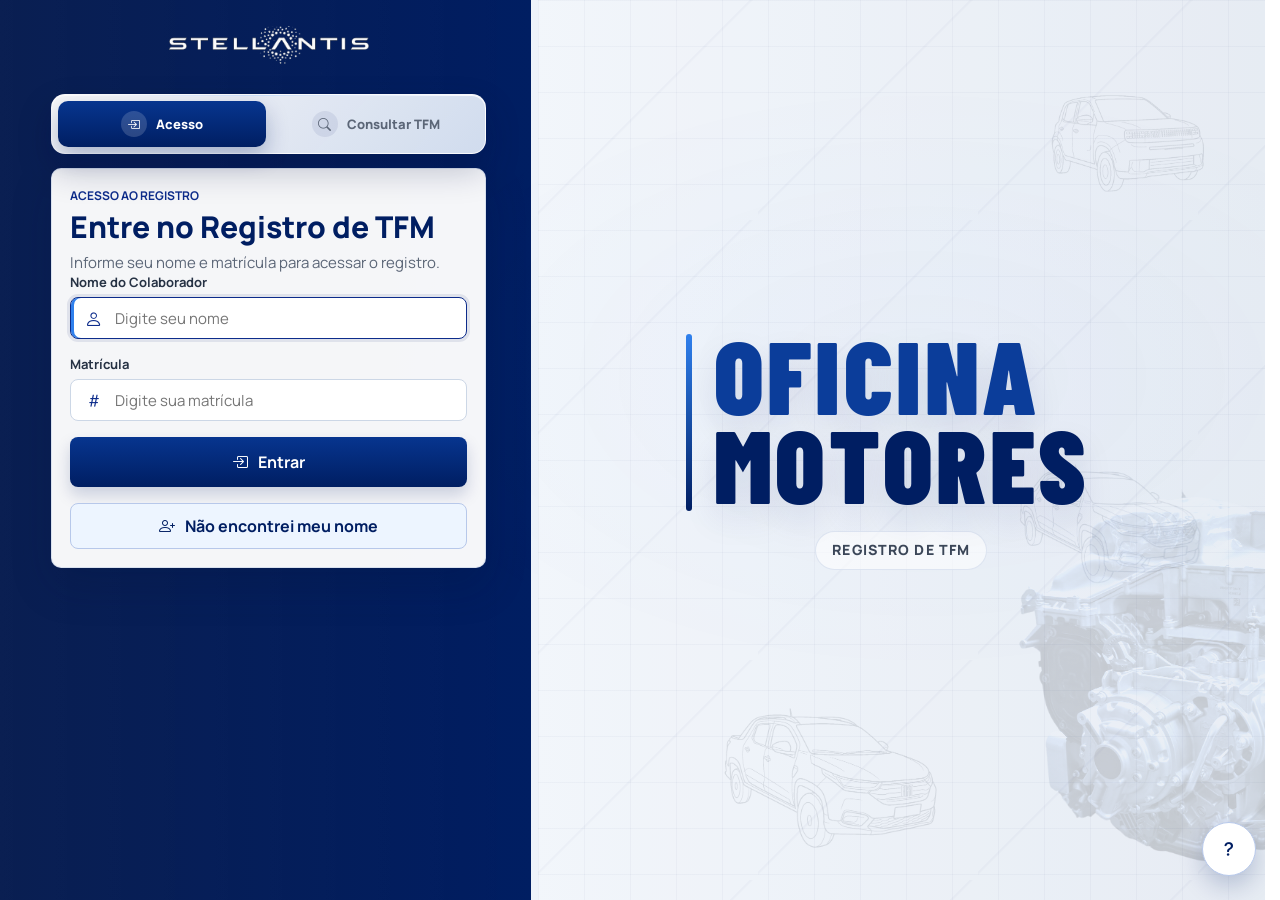
==== commit 11cab85e: "feat: adicionar consulta dinâmica de tempos padrão" ====
--- a/abrir-tfm.html
+++ b/abrir-tfm.html
@@ -1,377 +1,377 @@
-<!DOCTYPE html>
-<html lang="pt-BR">
-<head>
-    <meta charset="UTF-8">
-    <meta name="viewport" content="width=device-width, initial-scale=1.0">
-    <title>TFMs em Andamento | Stellantis</title>
-    <meta name="description" content="Abertura e acompanhamento de TFMs em andamento da Oficina Motores.">
-    <meta name="theme-color" content="#001E62">
-    <link rel="icon" type="image/png" sizes="32x32" href="favicon-32.png">
-    <link rel="manifest" href="site.webmanifest">
-    <link rel="stylesheet" href="geral-oficina.css">
-    <link rel="stylesheet" href="abrir-tfm.css">
-    <link rel="stylesheet" href="site-help.css">
-    <link rel="stylesheet" href="https://cdn.jsdelivr.net/npm/bootstrap-icons@1.11.3/font/bootstrap-icons.min.css">
-</head>
-<body>
-    <header class="oficina-header">
-        <div class="oficina-marca">
-            <img src="logo.png" class="logo" alt="Stellantis">
-            <div class="oficina-titulo">
-                <span>Oficina</span>
-                <strong>Motores</strong>
-            </div>
-        </div>
-        <div class="oficina-header-acoes">
-            <div id="usuario-tfm-aberto" class="usuario-geral" hidden>
-                <i class="bi bi-person-check"></i>
-                <span id="usuario-tfm-aberto-nome">-</span>
-            </div>
-            <a class="voltar-site" href="index.html">
-                <i class="bi bi-arrow-left"></i>
-                <span>Voltar</span>
-            </a>
-        </div>
-    </header>
-
-    <nav class="geral-navegacao tfm-pagina-navegacao" aria-label="Navegação de TFMs abertos">
-        <span>TFM aberto</span>
-        <button type="button" class="geral-nav-ativo" data-tfm-view="dados">
-            <i class="bi bi-folder-plus"></i>
-            <span>Dados</span>
-        </button>
-        <button type="button" data-tfm-view="andamento">
-            <i class="bi bi-hourglass-split"></i>
-            <span>TFMs em andamento</span>
-        </button>
-    </nav>
-
-    <main class="oficina-app tfm-pagina-app">
-        <section data-tfm-view-content="dados">
-            <div class="oficina-hero">
-                <div>
-                    <span>Novo trabalho contínuo</span>
-                    <h1>Abrir TFM</h1>
-                    <p>Cadastre um TFM em andamento. O host ou um colaborador autorizado poderá finalizar a atividade.</p>
-                </div>
-            </div>
-
-            <form id="form-abrir-tfm" class="grafico-card tfm-pagina-form" novalidate>
-                <div class="grafico-card-topo">
-                    <div>
-                        <span>Cadastro inicial</span>
-                        <h2>Dados do TFM</h2>
-                    </div>
-                </div>
-                <div class="tfm-form-grid">
-                    <section class="tfm-form-grupo tfm-form-grupo-tfm">
-                        <div class="tfm-form-grupo-titulo"><i class="bi bi-clipboard-data"></i><div><strong>Identificação do trabalho</strong><span>Dados que identificam este TFM</span></div></div>
-                        <div class="tfm-form-grupo-campos">
-                            <label><span>Data inicial</span><input id="aberto-data-inicial" type="date" required></label>
-                            <label><span>Turno</span><select id="aberto-turno" required><option value="">Selecione</option><option>1º Turno</option><option>2º Turno</option><option>Administrativo</option></select></label>
-                            <label><span>Número do TFM</span><input id="aberto-tfm" type="text" maxlength="6" inputmode="numeric" placeholder="000000" required></label>
-                            <label><span>Código do projeto <small>Opcional</small></span><input id="aberto-projeto" type="text" placeholder="Código do projeto"></label>
-                        </div>
-                    </section>
-                    <section class="tfm-form-grupo tfm-form-grupo-responsavel">
-                        <div class="tfm-form-grupo-titulo"><i class="bi bi-person-check"></i><div><strong>Responsável pelo TFM</strong><span>Preenchido conforme o acesso atual</span></div></div>
-                        <div class="tfm-form-grupo-campos">
-                            <label><span>Nome do colaborador</span><input id="aberto-nome-host" type="text" readonly aria-readonly="true"></label>
-                            <label><span>Matrícula</span><input id="aberto-matricula-host" type="text" readonly aria-readonly="true"></label>
-                            <label class="tfm-campo-inteiro">
-                                <span>Colaboradores autorizados <small>Opcional</small></span>
-                                <div class="tfm-colaborador-combobox">
-                                    <i class="bi bi-person-plus"></i>
-                                    <input id="aberto-autorizado" type="search" placeholder="Pesquisar colaborador" autocomplete="off" role="combobox" aria-expanded="false" aria-controls="aberto-autorizado-opcoes" aria-autocomplete="list">
-                                    <div id="aberto-autorizado-opcoes" class="tfm-atividade-opcoes" role="listbox" hidden></div>
-                                </div>
-                                <small>Os selecionados poderão editar, finalizar ou cancelar este TFM, sem receber horas.</small>
-                            </label>
-                            <div id="aberto-autorizados-lista" class="tfm-autorizados-lista tfm-campo-inteiro" aria-live="polite"></div>
-                        </div>
-                    </section>
-                    <section class="tfm-form-grupo tfm-form-grupo-apontamento">
-                        <div class="tfm-form-grupo-titulo"><i class="bi bi-stopwatch"></i><div><strong>Apontamento inicial</strong><span>Registre a atividade e o tempo já realizado</span></div></div>
-                        <div class="tfm-form-grupo-campos">
-                            <label class="tfm-campo-inteiro"><span>Atividade realizada</span><div class="tfm-atividade-combobox"><i class="bi bi-search"></i><input id="aberto-atividade" type="search" placeholder="Pesquisar atividade" autocomplete="off" role="combobox" aria-expanded="false" aria-controls="aberto-atividade-opcoes" aria-autocomplete="list" required><div id="aberto-atividade-opcoes" class="tfm-atividade-opcoes" role="listbox" hidden></div></div></label>
-                            <label><span>Horas trabalhadas</span><input id="aberto-horas" type="text" inputmode="decimal" placeholder="Ex: 7.5" required></label>
-                            <label class="tfm-campo-inteiro"><span>Observação <small>Opcional</small></span><textarea id="aberto-observacao" rows="3" placeholder="Inclua uma informação relevante, se necessário"></textarea></label>
-                        </div>
-                    </section>
-
-                    <div class="tfm-campo-inteiro tfm-documento-campo tfm-form-grupo">
-                        <div class="tfm-campo-titulo">
-                            <span>Anexar imagem ou documento</span>
-                            <small>PDF, PNG, JPG ou JPEG, até 5 MB por arquivo.</small>
-                        </div>
-                        <div class="tfm-arquivo-controle">
-                            <i class="bi bi-file-earmark-arrow-up"></i>
-                            <label for="aberto-documentos">Escolher arquivos</label>
-                            <span id="aberto-documentos-nome">Nenhum arquivo selecionado</span>
-                            <input id="aberto-documentos" type="file" accept=".pdf,.png,.jpg,.jpeg,application/pdf,image/png,image/jpeg" multiple>
-                        </div>
-                        <div id="aberto-documentos-preview" class="tfm-documentos-preview" aria-live="polite"></div>
-                    </div>
-                </div>
-
-                <div id="aberto-feedback" class="tfm-feedback" role="status" aria-live="polite" hidden></div>
-                <button type="submit" class="tfm-btn tfm-btn-primario">
-                    <i class="bi bi-folder-plus"></i>
-                    <span>Abrir TFM em andamento</span>
-                </button>
-            </form>
-        </section>
-
-        <section data-tfm-view-content="andamento" hidden>
-            <div class="oficina-hero">
-                <div>
-                    <span>Trabalhos contínuos</span>
-                    <h1>TFMs em andamento</h1>
-                    <p>Adicione suas horas diárias. O host e os colaboradores autorizados podem gerenciar e finalizar o TFM.</p>
-                </div>
-                <button type="button" id="btn-atualizar-tfms-abertos" class="btn-atualizar-geral">
-                    <i class="bi bi-arrow-clockwise"></i>
-                    <span>Atualizar</span>
-                </button>
-            </div>
-
-            <div class="tfms-abertos-busca" role="search">
-                <label for="busca-tfms-abertos">Pesquisar TFM em andamento</label>
-                <div class="tfms-abertos-busca-controle">
-                    <i class="bi bi-search"></i>
-                    <input id="busca-tfms-abertos" type="search" inputmode="numeric" maxlength="6" placeholder="Digite o número do TFM" autocomplete="off">
-                    <button type="button" id="btn-limpar-busca-tfms" aria-label="Limpar pesquisa" title="Limpar pesquisa" hidden>
-                        <i class="bi bi-x-lg"></i>
-                    </button>
-                </div>
-                <span id="tfms-abertos-contagem" aria-live="polite"></span>
-            </div>
-
-            <p id="tfms-abertos-status" class="oficina-status">Carregando TFMs em andamento...</p>
-            <div id="tfms-abertos-lista" class="tfms-abertos-lista"></div>
-
-        </section>
-    </main>
-
-    <div id="modal-horas-tfm-aberto" class="tfm-modal" hidden>
-        <div class="tfm-modal-backdrop" data-fechar-modal-horas></div>
-        <section class="tfm-modal-painel" role="dialog" aria-modal="true" aria-labelledby="horas-tfm-titulo">
-            <form id="form-horas-tfm-aberto" class="tfm-pagina-form" novalidate>
-                <div class="grafico-card-topo tfm-form-topo">
-                    <div>
-                        <span>Lançamento diário</span>
-                        <h2 id="horas-tfm-titulo">Adicionar horas ao TFM <span id="horas-tfm-numero">-</span></h2>
-                    </div>
-                    <button type="button" id="btn-fechar-form-horas" class="tfm-btn-icone" aria-label="Fechar lançamento">
-                        <i class="bi bi-x-lg"></i>
-                    </button>
-                </div>
-                <input id="horas-tfm-id" type="hidden">
-                <div class="tfm-lancamento-form">
-                    <section class="tfm-lancamento-secao tfm-lancamento-secao-principal">
-                        <div class="tfm-form-grupo-titulo"><i class="bi bi-calendar-check"></i><div><strong>Dados do lançamento</strong><span>Informe o dia e o total de horas trabalhadas</span></div></div>
-                        <div class="tfm-lancamento-campos">
-                            <label><span>Dia trabalhado</span><input id="horas-tfm-data" type="date" required></label>
-                            <label><span>Horas trabalhadas</span><input id="horas-tfm-quantidade" type="text" inputmode="decimal" placeholder="Ex: 7.5" required></label>
-                        </div>
-                    </section>
-                    <section class="tfm-lancamento-secao tfm-colaborador-lancamento">
-                        <div class="tfm-campo-titulo">
-                            <span>Colaboradores adicionais <small>(opcional)</small></span>
-                            <small>Inclua cada colaborador que trabalhou nesta atividade.</small>
-                        </div>
-                        <div id="horas-tfm-colaboradores" class="tfm-atividades-extras-lista"></div>
-                        <button type="button" id="btn-adicionar-colaborador-horas" class="tfm-btn tfm-btn-secundario">
-                            <i class="bi bi-person-plus"></i>
-                            <span>Adicionar colaborador</span>
-                        </button>
-                    </section>
-                    <section class="tfm-lancamento-secao tfm-lancamento-observacao">
-                        <div class="tfm-campo-titulo"><span>Observação <small>(opcional)</small></span><small>Inclua uma informação relevante sobre o lançamento, se necessário.</small></div>
-                        <textarea id="horas-tfm-observacao" rows="3" placeholder="Adicionar observação"></textarea>
-                    </section>
-                    <section class="tfm-lancamento-secao tfm-atividades-extras">
-                        <div class="tfm-campo-titulo">
-                            <span>Outras atividades <small>(opcional)</small></span>
-                            <small>Inclua atividades adicionais realizadas no mesmo dia.</small>
-                        </div>
-                        <div id="horas-tfm-atividades-extras" class="tfm-atividades-extras-lista"></div>
-                        <button type="button" id="btn-adicionar-atividade-horas" class="tfm-btn tfm-btn-secundario">
-                            <i class="bi bi-plus-circle"></i>
-                            <span>Adicionar atividade</span>
-                        </button>
-                    </section>
-                </div>
-                <div id="horas-tfm-feedback" class="tfm-feedback" role="status" aria-live="polite" hidden></div>
-                <button type="submit" class="tfm-btn tfm-btn-primario">
-                    <i class="bi bi-plus-circle"></i>
-                    <span>Adicionar lançamento diário</span>
-                </button>
-            </form>
-        </section>
-    </div>
-
-    <div id="modal-atividade-horas" class="tfm-modal" hidden>
-        <div class="tfm-modal-backdrop" data-fechar-modal-atividade-horas></div>
-        <section class="tfm-modal-painel tfm-modal-atividade-painel" role="dialog" aria-modal="true" aria-labelledby="atividade-horas-titulo">
-            <form id="form-atividade-horas" class="tfm-pagina-form" novalidate>
-                <div class="grafico-card-topo tfm-form-topo">
-                    <div>
-                        <span>Lançamento diário</span>
-                        <h2 id="atividade-horas-titulo">Adicionar outra atividade</h2>
-                    </div>
-                    <button type="button" id="btn-fechar-atividade-horas" class="tfm-btn-icone" aria-label="Fechar atividade adicional">
-                        <i class="bi bi-x-lg"></i>
-                    </button>
-                </div>
-                <div class="tfm-form-grid">
-                    <label class="tfm-campo-inteiro">
-                        <span>Atividade realizada</span>
-                        <div class="tfm-atividade-combobox">
-                            <i class="bi bi-search"></i>
-                            <input id="atividade-horas-nome" type="search" placeholder="Pesquisar atividade" autocomplete="off" role="combobox" aria-expanded="false" aria-controls="atividade-horas-opcoes" aria-autocomplete="list">
-                            <div id="atividade-horas-opcoes" class="tfm-atividade-opcoes" role="listbox" hidden></div>
-                        </div>
-                    </label>
-                    <label>
-                        <span>Horas trabalhadas</span>
-                        <input id="atividade-horas-quantidade" type="text" inputmode="decimal" placeholder="Ex: 1.5">
-                    </label>
-                    <label class="tfm-campo-inteiro">
-                        <span>Observação <small>(opcional)</small></span>
-                        <textarea id="atividade-horas-observacao" rows="3" placeholder="Opcional"></textarea>
-                    </label>
-                </div>
-                <div id="atividade-horas-feedback" class="tfm-feedback" role="status" aria-live="polite" hidden></div>
-                <button type="submit" class="tfm-btn tfm-btn-primario">
-                    <i class="bi bi-plus-circle"></i>
-                    <span>Incluir atividade</span>
-                </button>
-            </form>
-        </section>
-    </div>
-
-    <div id="modal-colaborador-horas" class="tfm-modal" hidden>
-        <div class="tfm-modal-backdrop" data-fechar-modal-colaborador-horas></div>
-        <section class="tfm-modal-painel tfm-modal-atividade-painel" role="dialog" aria-modal="true" aria-labelledby="colaborador-horas-titulo">
-            <form id="form-colaborador-horas" class="tfm-pagina-form" novalidate>
-                <div class="grafico-card-topo tfm-form-topo">
-                    <div>
-                        <span>Lançamento diário</span>
-                        <h2 id="colaborador-horas-titulo">Adicionar colaborador</h2>
-                    </div>
-                    <button type="button" id="btn-fechar-colaborador-horas" class="tfm-btn-icone" aria-label="Fechar colaborador adicional">
-                        <i class="bi bi-x-lg"></i>
-                    </button>
-                </div>
-                <div class="tfm-form-grid">
-                    <label class="tfm-campo-inteiro">
-                        <span>Nome do colaborador</span>
-                        <div class="tfm-colaborador-combobox">
-                            <i class="bi bi-search"></i>
-                            <input id="horas-colaborador-nome" type="search" placeholder="Pesquisar colaborador" autocomplete="off" role="combobox" aria-expanded="false" aria-controls="horas-colaborador-opcoes" aria-autocomplete="list">
-                            <div id="horas-colaborador-opcoes" class="tfm-atividade-opcoes" role="listbox" hidden></div>
-                        </div>
-                    </label>
-                    <label>
-                        <span>Matrícula <small>(preenchida automaticamente)</small></span>
-                        <input id="horas-colaborador-matricula" type="text" placeholder="Matrícula" readonly aria-readonly="true">
-                    </label>
-                    <label>
-                        <span>Horas trabalhadas</span>
-                        <input id="horas-colaborador-quantidade" type="text" inputmode="decimal" placeholder="Ex: 7.5">
-                    </label>
-                </div>
-                <div id="colaborador-horas-feedback" class="tfm-feedback" role="status" aria-live="polite" hidden></div>
-                <button type="submit" class="tfm-btn tfm-btn-primario">
-                    <i class="bi bi-person-plus"></i>
-                    <span>Incluir colaborador</span>
-                </button>
-            </form>
-        </section>
-    </div>
-
-    <div id="modal-finalizar-tfm" class="tfm-modal" hidden>
-        <div class="tfm-modal-backdrop" data-fechar-modal-finalizar></div>
-        <section class="tfm-modal-painel tfm-modal-finalizar-painel" role="dialog" aria-modal="true" aria-labelledby="finalizar-tfm-titulo">
-            <div class="tfm-pagina-form">
-                <div class="grafico-card-topo tfm-form-topo">
-                    <div>
-                        <span>Conferência final</span>
-                        <h2 id="finalizar-tfm-titulo">Finalizar TFM <span id="finalizar-tfm-numero">-</span></h2>
-                    </div>
-                    <button type="button" id="btn-fechar-finalizar-tfm" class="tfm-btn-icone" aria-label="Fechar conferência">
-                        <i class="bi bi-x-lg"></i>
-                    </button>
-                </div>
-                <div id="finalizar-tfm-resumo" class="tfm-finalizar-resumo"></div>
-                <div id="finalizar-tfm-lancamentos" class="tfm-finalizar-lancamentos"></div>
-                <div id="finalizar-tfm-feedback" class="tfm-feedback" role="status" aria-live="polite" hidden></div>
-                <div class="tfm-finalizar-acoes">
-                    <button type="button" id="btn-cancelar-finalizar-tfm" class="tfm-btn tfm-btn-secundario">Cancelar</button>
-                    <button type="button" id="btn-confirmar-finalizar-tfm" class="tfm-btn tfm-btn-primario">
-                        <i class="bi bi-check2-circle"></i>
-                        <span>Confirmar finalização</span>
-                    </button>
-                </div>
-            </div>
-        </section>
-    </div>
-
-    <div id="modal-editar-lancamentos" class="tfm-modal" hidden>
-        <div class="tfm-modal-backdrop" data-fechar-modal-editar-lancamentos></div>
-        <section class="tfm-modal-painel tfm-modal-finalizar-painel" role="dialog" aria-modal="true" aria-labelledby="editar-lancamentos-titulo">
-            <div class="tfm-pagina-form">
-                <div class="grafico-card-topo tfm-form-topo">
-                    <div>
-                        <span>Correção de lançamentos</span>
-                        <h2 id="editar-lancamentos-titulo">Lançamentos do TFM <span id="editar-lancamentos-numero">-</span></h2>
-                    </div>
-                    <button type="button" id="btn-fechar-editar-lancamentos" class="tfm-btn-icone" aria-label="Fechar edição de lançamentos">
-                        <i class="bi bi-x-lg"></i>
-                    </button>
-                </div>
-                <p class="tfm-editar-lancamentos-aviso">Use o lápis para corrigir ou a lixeira para apagar um lançamento do banco de dados.</p>
-                <div id="editar-lancamentos-lista" class="tfm-editar-lancamentos-lista"></div>
-                <div id="editar-lancamentos-feedback" class="tfm-feedback" role="status" aria-live="polite" hidden></div>
-                <div class="tfm-finalizar-acoes">
-                    <button type="button" id="btn-cancelar-editar-lancamentos" class="tfm-btn tfm-btn-secundario">Cancelar</button>
-                    <button type="button" id="btn-salvar-editar-lancamentos" class="tfm-btn tfm-btn-primario">
-                        <i class="bi bi-save"></i>
-                        <span>Salvar alterações</span>
-                    </button>
-                </div>
-            </div>
-        </section>
-    </div>
-
-    <div id="modal-cancelar-tfm" class="tfm-modal" hidden>
-        <div class="tfm-modal-backdrop" data-fechar-modal-cancelar-tfm></div>
-        <section class="tfm-modal-painel tfm-modal-cancelar-painel" role="dialog" aria-modal="true" aria-labelledby="cancelar-tfm-titulo">
-            <div class="tfm-pagina-form">
-                <div class="grafico-card-topo tfm-form-topo">
-                    <div>
-                        <span>Cancelamento de TFM</span>
-                        <h2 id="cancelar-tfm-titulo">Cancelar TFM <span id="cancelar-tfm-numero">-</span></h2>
-                    </div>
-                    <button type="button" id="btn-fechar-cancelar-tfm" class="tfm-btn-icone" aria-label="Fechar cancelamento do TFM"><i class="bi bi-x-lg"></i></button>
-                </div>
-                <div class="tfm-cancelar-aviso">
-                    <i class="bi bi-exclamation-triangle"></i>
-                    <div><strong>Esta ação não pode ser desfeita.</strong><p>Todos os dados deste TFM serão removidos do Banco de Dados <em>TFMs Abertos</em>. Use o cancelamento somente quando o TFM não deverá mais continuar.</p></div>
-                </div>
-                <label class="tfm-cancelar-confirmacao"><input id="cancelar-tfm-confirmacao" type="checkbox"><span>Confirmo que desejo cancelar definitivamente este TFM em andamento.</span></label>
-                <div id="cancelar-tfm-feedback" class="tfm-feedback" role="status" aria-live="polite" hidden></div>
-                <div class="tfm-finalizar-acoes">
-                    <button type="button" id="btn-voltar-cancelar-tfm" class="tfm-btn tfm-btn-secundario">Voltar</button>
-                    <button type="button" id="btn-confirmar-cancelar-tfm" class="tfm-btn tfm-btn-perigo" disabled><i class="bi bi-trash3"></i><span>Cancelar TFM definitivamente</span></button>
-                </div>
-            </div>
-        </section>
-    </div>
-
-    <script src="atividades.js"></script>
-    <script src="abrir-tfm.js"></script>
-    <script src="site-help.js"></script>
-</body>
-</html>
+<!DOCTYPE html>
+<html lang="pt-BR">
+<head>
+    <meta charset="UTF-8">
+    <meta name="viewport" content="width=device-width, initial-scale=1.0">
+    <title>TFMs em Andamento | Stellantis</title>
+    <meta name="description" content="Abertura e acompanhamento de TFMs em andamento da Oficina Motores.">
+    <meta name="theme-color" content="#001E62">
+    <link rel="icon" type="image/png" sizes="32x32" href="favicon-32.png">
+    <link rel="manifest" href="site.webmanifest">
+    <link rel="stylesheet" href="geral-oficina.css">
+    <link rel="stylesheet" href="abrir-tfm.css?v=20260828-1">
+    <link rel="stylesheet" href="site-help.css">
+    <link rel="stylesheet" href="https://cdn.jsdelivr.net/npm/bootstrap-icons@1.11.3/font/bootstrap-icons.min.css">
+</head>
+<body>
+    <header class="oficina-header">
+        <div class="oficina-marca">
+            <img src="logo.png" class="logo" alt="Stellantis">
+            <div class="oficina-titulo">
+                <span>Oficina</span>
+                <strong>Motores</strong>
+            </div>
+        </div>
+        <div class="oficina-header-acoes">
+            <div id="usuario-tfm-aberto" class="usuario-geral" hidden>
+                <i class="bi bi-person-check"></i>
+                <span id="usuario-tfm-aberto-nome">-</span>
+            </div>
+            <a class="voltar-site" href="index.html">
+                <i class="bi bi-arrow-left"></i>
+                <span>Voltar</span>
+            </a>
+        </div>
+    </header>
+
+    <nav class="geral-navegacao tfm-pagina-navegacao" aria-label="Navegação de TFMs abertos">
+        <span>TFM aberto</span>
+        <button type="button" class="geral-nav-ativo" data-tfm-view="dados">
+            <i class="bi bi-folder-plus"></i>
+            <span>Dados</span>
+        </button>
+        <button type="button" data-tfm-view="andamento">
+            <i class="bi bi-hourglass-split"></i>
+            <span>TFMs em andamento</span>
+        </button>
+    </nav>
+
+    <main class="oficina-app tfm-pagina-app">
+        <section data-tfm-view-content="dados">
+            <div class="oficina-hero">
+                <div>
+                    <span>Novo trabalho contínuo</span>
+                    <h1>Abrir TFM</h1>
+                    <p>Cadastre um TFM em andamento. O host ou um colaborador autorizado poderá finalizar a atividade.</p>
+                </div>
+            </div>
+
+            <form id="form-abrir-tfm" class="grafico-card tfm-pagina-form" novalidate>
+                <div class="grafico-card-topo">
+                    <div>
+                        <span>Cadastro inicial</span>
+                        <h2>Dados do TFM</h2>
+                    </div>
+                </div>
+                <div class="tfm-form-grid">
+                    <section class="tfm-form-grupo tfm-form-grupo-tfm">
+                        <div class="tfm-form-grupo-titulo"><i class="bi bi-clipboard-data"></i><div><strong>Identificação do trabalho</strong><span>Dados que identificam este TFM</span></div></div>
+                        <div class="tfm-form-grupo-campos">
+                            <label><span>Data inicial</span><input id="aberto-data-inicial" type="date" required></label>
+                            <label><span>Turno</span><select id="aberto-turno" required><option value="">Selecione</option><option>1º Turno</option><option>2º Turno</option><option>Administrativo</option></select></label>
+                            <label><span>Número do TFM</span><input id="aberto-tfm" type="text" maxlength="6" inputmode="numeric" placeholder="000000" required></label>
+                            <label><span>Código do projeto <small>Opcional</small></span><input id="aberto-projeto" type="text" placeholder="Código do projeto"></label>
+                        </div>
+                    </section>
+                    <section class="tfm-form-grupo tfm-form-grupo-responsavel">
+                        <div class="tfm-form-grupo-titulo"><i class="bi bi-person-check"></i><div><strong>Responsável pelo TFM</strong><span>Preenchido conforme o acesso atual</span></div></div>
+                        <div class="tfm-form-grupo-campos">
+                            <label><span>Nome do colaborador</span><input id="aberto-nome-host" type="text" readonly aria-readonly="true"></label>
+                            <label><span>Matrícula</span><input id="aberto-matricula-host" type="text" readonly aria-readonly="true"></label>
+                            <label class="tfm-campo-inteiro">
+                                <span>Colaboradores autorizados <small>Opcional</small></span>
+                                <div class="tfm-colaborador-combobox">
+                                    <i class="bi bi-person-plus"></i>
+                                    <input id="aberto-autorizado" type="search" placeholder="Pesquisar colaborador" autocomplete="off" role="combobox" aria-expanded="false" aria-controls="aberto-autorizado-opcoes" aria-autocomplete="list">
+                                    <div id="aberto-autorizado-opcoes" class="tfm-atividade-opcoes" role="listbox" hidden></div>
+                                </div>
+                                <small>Os selecionados poderão editar, finalizar ou cancelar este TFM, sem receber horas.</small>
+                            </label>
+                            <div id="aberto-autorizados-lista" class="tfm-autorizados-lista tfm-campo-inteiro" aria-live="polite"></div>
+                        </div>
+                    </section>
+                    <section class="tfm-form-grupo tfm-form-grupo-apontamento">
+                        <div class="tfm-form-grupo-titulo"><i class="bi bi-stopwatch"></i><div><strong>Apontamento inicial</strong><span>Registre a atividade e o tempo já realizado</span></div></div>
+                        <div class="tfm-form-grupo-campos">
+                            <label class="tfm-campo-inteiro"><span>Atividade realizada</span><div class="tfm-atividade-combobox"><i class="bi bi-search"></i><input id="aberto-atividade" type="search" placeholder="Pesquisar atividade" autocomplete="off" role="combobox" aria-expanded="false" aria-controls="aberto-atividade-opcoes" aria-autocomplete="list" required><div id="aberto-atividade-opcoes" class="tfm-atividade-opcoes" role="listbox" hidden></div></div></label>
+                            <label><span>Horas trabalhadas</span><input id="aberto-horas" type="text" inputmode="decimal" placeholder="Ex: 7.5" required></label>
+                            <label class="tfm-campo-inteiro"><span>Observação</span><textarea id="aberto-observacao" rows="3" placeholder="Inclua uma informação relevante" required></textarea></label>
+                        </div>
+                    </section>
+
+                    <div class="tfm-campo-inteiro tfm-documento-campo tfm-form-grupo">
+                        <div class="tfm-campo-titulo">
+                            <span>Anexar imagem ou documento</span>
+                            <small>PDF, PNG, JPG ou JPEG, até 5 MB por arquivo.</small>
+                        </div>
+                        <div class="tfm-arquivo-controle">
+                            <i class="bi bi-file-earmark-arrow-up"></i>
+                            <label for="aberto-documentos">Escolher arquivos</label>
+                            <span id="aberto-documentos-nome">Nenhum arquivo selecionado</span>
+                            <input id="aberto-documentos" type="file" accept=".pdf,.png,.jpg,.jpeg,application/pdf,image/png,image/jpeg" multiple>
+                        </div>
+                        <div id="aberto-documentos-preview" class="tfm-documentos-preview" aria-live="polite"></div>
+                    </div>
+                </div>
+
+                <div id="aberto-feedback" class="tfm-feedback" role="status" aria-live="polite" hidden></div>
+                <button type="submit" class="tfm-btn tfm-btn-primario">
+                    <i class="bi bi-folder-plus"></i>
+                    <span>Abrir TFM em andamento</span>
+                </button>
+            </form>
+        </section>
+
+        <section data-tfm-view-content="andamento" hidden>
+            <div class="oficina-hero">
+                <div>
+                    <span>Trabalhos contínuos</span>
+                    <h1>TFMs em andamento</h1>
+                    <p>Adicione suas horas diárias. O host e os colaboradores autorizados podem gerenciar e finalizar o TFM.</p>
+                </div>
+                <button type="button" id="btn-atualizar-tfms-abertos" class="btn-atualizar-geral">
+                    <i class="bi bi-arrow-clockwise"></i>
+                    <span>Atualizar</span>
+                </button>
+            </div>
+
+            <div class="tfms-abertos-busca" role="search">
+                <label for="busca-tfms-abertos">Pesquisar TFM em andamento</label>
+                <div class="tfms-abertos-busca-controle">
+                    <i class="bi bi-search"></i>
+                    <input id="busca-tfms-abertos" type="search" inputmode="numeric" maxlength="6" placeholder="Digite o número do TFM" autocomplete="off">
+                    <button type="button" id="btn-limpar-busca-tfms" aria-label="Limpar pesquisa" title="Limpar pesquisa" hidden>
+                        <i class="bi bi-x-lg"></i>
+                    </button>
+                </div>
+                <span id="tfms-abertos-contagem" aria-live="polite"></span>
+            </div>
+
+            <p id="tfms-abertos-status" class="oficina-status">Carregando TFMs em andamento...</p>
+            <div id="tfms-abertos-lista" class="tfms-abertos-lista"></div>
+
+        </section>
+    </main>
+
+    <div id="modal-horas-tfm-aberto" class="tfm-modal" hidden>
+        <div class="tfm-modal-backdrop" data-fechar-modal-horas></div>
+        <section class="tfm-modal-painel" role="dialog" aria-modal="true" aria-labelledby="horas-tfm-titulo">
+            <form id="form-horas-tfm-aberto" class="tfm-pagina-form" novalidate>
+                <div class="grafico-card-topo tfm-form-topo">
+                    <div>
+                        <span>Lançamento diário</span>
+                        <h2 id="horas-tfm-titulo">Adicionar horas ao TFM <span id="horas-tfm-numero">-</span></h2>
+                    </div>
+                    <button type="button" id="btn-fechar-form-horas" class="tfm-btn-icone" aria-label="Fechar lançamento">
+                        <i class="bi bi-x-lg"></i>
+                    </button>
+                </div>
+                <input id="horas-tfm-id" type="hidden">
+                <div class="tfm-lancamento-form">
+                    <section class="tfm-lancamento-secao tfm-lancamento-secao-principal">
+                        <div class="tfm-form-grupo-titulo"><i class="bi bi-calendar-check"></i><div><strong>Dados do lançamento</strong><span>Informe o dia e o total de horas trabalhadas</span></div></div>
+                        <div class="tfm-lancamento-campos">
+                            <label><span>Dia trabalhado</span><input id="horas-tfm-data" type="date" required></label>
+                            <label><span>Horas trabalhadas</span><input id="horas-tfm-quantidade" type="text" inputmode="decimal" placeholder="Ex: 7.5" required></label>
+                        </div>
+                    </section>
+                    <section class="tfm-lancamento-secao tfm-colaborador-lancamento">
+                        <div class="tfm-campo-titulo">
+                            <span>Colaboradores adicionais <small>(opcional)</small></span>
+                            <small>Inclua cada colaborador que trabalhou nesta atividade.</small>
+                        </div>
+                        <div id="horas-tfm-colaboradores" class="tfm-atividades-extras-lista"></div>
+                        <button type="button" id="btn-adicionar-colaborador-horas" class="tfm-btn tfm-btn-secundario">
+                            <i class="bi bi-person-plus"></i>
+                            <span>Adicionar colaborador</span>
+                        </button>
+                    </section>
+                    <section class="tfm-lancamento-secao tfm-lancamento-observacao">
+                        <div class="tfm-campo-titulo"><span>Observação</span><small>Inclua uma informação relevante sobre o lançamento.</small></div>
+                        <textarea id="horas-tfm-observacao" rows="3" placeholder="Adicionar observação" required></textarea>
+                    </section>
+                    <section class="tfm-lancamento-secao tfm-atividades-extras">
+                        <div class="tfm-campo-titulo">
+                            <span>Outras atividades <small>(opcional)</small></span>
+                            <small>Inclua atividades adicionais realizadas no mesmo dia.</small>
+                        </div>
+                        <div id="horas-tfm-atividades-extras" class="tfm-atividades-extras-lista"></div>
+                        <button type="button" id="btn-adicionar-atividade-horas" class="tfm-btn tfm-btn-secundario">
+                            <i class="bi bi-plus-circle"></i>
+                            <span>Adicionar atividade</span>
+                        </button>
+                    </section>
+                </div>
+                <div id="horas-tfm-feedback" class="tfm-feedback" role="status" aria-live="polite" hidden></div>
+                <button type="submit" class="tfm-btn tfm-btn-primario">
+                    <i class="bi bi-plus-circle"></i>
+                    <span>Adicionar lançamento diário</span>
+                </button>
+            </form>
+        </section>
+    </div>
+
+    <div id="modal-atividade-horas" class="tfm-modal" hidden>
+        <div class="tfm-modal-backdrop" data-fechar-modal-atividade-horas></div>
+        <section class="tfm-modal-painel tfm-modal-atividade-painel" role="dialog" aria-modal="true" aria-labelledby="atividade-horas-titulo">
+            <form id="form-atividade-horas" class="tfm-pagina-form" novalidate>
+                <div class="grafico-card-topo tfm-form-topo">
+                    <div>
+                        <span>Lançamento diário</span>
+                        <h2 id="atividade-horas-titulo">Adicionar outra atividade</h2>
+                    </div>
+                    <button type="button" id="btn-fechar-atividade-horas" class="tfm-btn-icone" aria-label="Fechar atividade adicional">
+                        <i class="bi bi-x-lg"></i>
+                    </button>
+                </div>
+                <div class="tfm-form-grid">
+                    <label class="tfm-campo-inteiro">
+                        <span>Atividade realizada</span>
+                        <div class="tfm-atividade-combobox">
+                            <i class="bi bi-search"></i>
+                            <input id="atividade-horas-nome" type="search" placeholder="Pesquisar atividade" autocomplete="off" role="combobox" aria-expanded="false" aria-controls="atividade-horas-opcoes" aria-autocomplete="list">
+                            <div id="atividade-horas-opcoes" class="tfm-atividade-opcoes" role="listbox" hidden></div>
+                        </div>
+                    </label>
+                    <label>
+                        <span>Horas trabalhadas</span>
+                        <input id="atividade-horas-quantidade" type="text" inputmode="decimal" placeholder="Ex: 1.5">
+                    </label>
+                    <label class="tfm-campo-inteiro">
+                        <span>Observação</span>
+                        <textarea id="atividade-horas-observacao" rows="3" placeholder="Adicionar observação" required></textarea>
+                    </label>
+                </div>
+                <div id="atividade-horas-feedback" class="tfm-feedback" role="status" aria-live="polite" hidden></div>
+                <button type="submit" class="tfm-btn tfm-btn-primario">
+                    <i class="bi bi-plus-circle"></i>
+                    <span>Incluir atividade</span>
+                </button>
+            </form>
+        </section>
+    </div>
+
+    <div id="modal-colaborador-horas" class="tfm-modal" hidden>
+        <div class="tfm-modal-backdrop" data-fechar-modal-colaborador-horas></div>
+        <section class="tfm-modal-painel tfm-modal-atividade-painel" role="dialog" aria-modal="true" aria-labelledby="colaborador-horas-titulo">
+            <form id="form-colaborador-horas" class="tfm-pagina-form" novalidate>
+                <div class="grafico-card-topo tfm-form-topo">
+                    <div>
+                        <span>Lançamento diário</span>
+                        <h2 id="colaborador-horas-titulo">Adicionar colaborador</h2>
+                    </div>
+                    <button type="button" id="btn-fechar-colaborador-horas" class="tfm-btn-icone" aria-label="Fechar colaborador adicional">
+                        <i class="bi bi-x-lg"></i>
+                    </button>
+                </div>
+                <div class="tfm-form-grid">
+                    <label class="tfm-campo-inteiro">
+                        <span>Nome do colaborador</span>
+                        <div class="tfm-colaborador-combobox">
+                            <i class="bi bi-search"></i>
+                            <input id="horas-colaborador-nome" type="search" placeholder="Pesquisar colaborador" autocomplete="off" role="combobox" aria-expanded="false" aria-controls="horas-colaborador-opcoes" aria-autocomplete="list">
+                            <div id="horas-colaborador-opcoes" class="tfm-atividade-opcoes" role="listbox" hidden></div>
+                        </div>
+                    </label>
+                    <label>
+                        <span>Matrícula <small>(preenchida automaticamente)</small></span>
+                        <input id="horas-colaborador-matricula" type="text" placeholder="Matrícula" readonly aria-readonly="true">
+                    </label>
+                    <label>
+                        <span>Horas trabalhadas</span>
+                        <input id="horas-colaborador-quantidade" type="text" inputmode="decimal" placeholder="Ex: 7.5">
+                    </label>
+                </div>
+                <div id="colaborador-horas-feedback" class="tfm-feedback" role="status" aria-live="polite" hidden></div>
+                <button type="submit" class="tfm-btn tfm-btn-primario">
+                    <i class="bi bi-person-plus"></i>
+                    <span>Incluir colaborador</span>
+                </button>
+            </form>
+        </section>
+    </div>
+
+    <div id="modal-finalizar-tfm" class="tfm-modal" hidden>
+        <div class="tfm-modal-backdrop" data-fechar-modal-finalizar></div>
+        <section class="tfm-modal-painel tfm-modal-finalizar-painel" role="dialog" aria-modal="true" aria-labelledby="finalizar-tfm-titulo">
+            <div class="tfm-pagina-form">
+                <div class="grafico-card-topo tfm-form-topo">
+                    <div>
+                        <span>Conferência final</span>
+                        <h2 id="finalizar-tfm-titulo">Finalizar TFM <span id="finalizar-tfm-numero">-</span></h2>
+                    </div>
+                    <button type="button" id="btn-fechar-finalizar-tfm" class="tfm-btn-icone" aria-label="Fechar conferência">
+                        <i class="bi bi-x-lg"></i>
+                    </button>
+                </div>
+                <div id="finalizar-tfm-resumo" class="tfm-finalizar-resumo"></div>
+                <div id="finalizar-tfm-lancamentos" class="tfm-finalizar-lancamentos"></div>
+                <div id="finalizar-tfm-feedback" class="tfm-feedback" role="status" aria-live="polite" hidden></div>
+                <div class="tfm-finalizar-acoes">
+                    <button type="button" id="btn-cancelar-finalizar-tfm" class="tfm-btn tfm-btn-secundario">Cancelar</button>
+                    <button type="button" id="btn-confirmar-finalizar-tfm" class="tfm-btn tfm-btn-primario">
+                        <i class="bi bi-check2-circle"></i>
+                        <span>Confirmar finalização</span>
+                    </button>
+                </div>
+            </div>
+        </section>
+    </div>
+
+    <div id="modal-editar-lancamentos" class="tfm-modal" hidden>
+        <div class="tfm-modal-backdrop" data-fechar-modal-editar-lancamentos></div>
+        <section class="tfm-modal-painel tfm-modal-finalizar-painel" role="dialog" aria-modal="true" aria-labelledby="editar-lancamentos-titulo">
+            <div class="tfm-pagina-form">
+                <div class="grafico-card-topo tfm-form-topo">
+                    <div>
+                        <span>Correção de lançamentos</span>
+                        <h2 id="editar-lancamentos-titulo">Lançamentos do TFM <span id="editar-lancamentos-numero">-</span></h2>
+                    </div>
+                    <button type="button" id="btn-fechar-editar-lancamentos" class="tfm-btn-icone" aria-label="Fechar edição de lançamentos">
+                        <i class="bi bi-x-lg"></i>
+                    </button>
+                </div>
+                <p class="tfm-editar-lancamentos-aviso">Use o lápis para corrigir ou a lixeira para apagar um lançamento do banco de dados.</p>
+                <div id="editar-lancamentos-lista" class="tfm-editar-lancamentos-lista"></div>
+                <div id="editar-lancamentos-feedback" class="tfm-feedback" role="status" aria-live="polite" hidden></div>
+                <div class="tfm-finalizar-acoes">
+                    <button type="button" id="btn-cancelar-editar-lancamentos" class="tfm-btn tfm-btn-secundario">Cancelar</button>
+                    <button type="button" id="btn-salvar-editar-lancamentos" class="tfm-btn tfm-btn-primario">
+                        <i class="bi bi-save"></i>
+                        <span>Salvar alterações</span>
+                    </button>
+                </div>
+            </div>
+        </section>
+    </div>
+
+    <div id="modal-cancelar-tfm" class="tfm-modal" hidden>
+        <div class="tfm-modal-backdrop" data-fechar-modal-cancelar-tfm></div>
+        <section class="tfm-modal-painel tfm-modal-cancelar-painel" role="dialog" aria-modal="true" aria-labelledby="cancelar-tfm-titulo">
+            <div class="tfm-pagina-form">
+                <div class="grafico-card-topo tfm-form-topo">
+                    <div>
+                        <span>Cancelamento de TFM</span>
+                        <h2 id="cancelar-tfm-titulo">Cancelar TFM <span id="cancelar-tfm-numero">-</span></h2>
+                    </div>
+                    <button type="button" id="btn-fechar-cancelar-tfm" class="tfm-btn-icone" aria-label="Fechar cancelamento do TFM"><i class="bi bi-x-lg"></i></button>
+                </div>
+                <div class="tfm-cancelar-aviso">
+                    <i class="bi bi-exclamation-triangle"></i>
+                    <div><strong>Esta ação não pode ser desfeita.</strong><p>Todos os dados deste TFM serão removidos do Banco de Dados <em>TFMs Abertos</em>. Use o cancelamento somente quando o TFM não deverá mais continuar.</p></div>
+                </div>
+                <label class="tfm-cancelar-confirmacao"><input id="cancelar-tfm-confirmacao" type="checkbox"><span>Confirmo que desejo cancelar definitivamente este TFM em andamento.</span></label>
+                <div id="cancelar-tfm-feedback" class="tfm-feedback" role="status" aria-live="polite" hidden></div>
+                <div class="tfm-finalizar-acoes">
+                    <button type="button" id="btn-voltar-cancelar-tfm" class="tfm-btn tfm-btn-secundario">Voltar</button>
+                    <button type="button" id="btn-confirmar-cancelar-tfm" class="tfm-btn tfm-btn-perigo" disabled><i class="bi bi-trash3"></i><span>Cancelar TFM definitivamente</span></button>
+                </div>
+            </div>
+        </section>
+    </div>
+
+    <script src="atividades.js?v=20260828-1"></script>
+    <script src="abrir-tfm.js?v=20260828-2"></script>
+    <script src="site-help.js"></script>
+</body>
+</html>
--- a/geral-oficina.css
+++ b/geral-oficina.css
@@ -1,1222 +1,1222 @@
-*{
-    box-sizing:border-box;
-    margin:0;
-    padding:0;
-}
-
-:root{
-    --azul:#001E62;
-    --azul-forte:#00164b;
-    --azul-claro:#2f80ed;
-    --tinta:#172033;
-    --muted:#5b6677;
-    --linha:#d7e0ee;
-    --fundo:#f3f7fc;
-    --card:#ffffff;
-    --sombra:0 16px 36px rgba(15,23,42,0.10);
-    --grafico-cor-1:#2f80ed;
-    --grafico-cor-2:#0f766e;
-    --grafico-cor-3:#f59e0b;
-    --grafico-cor-4:#ef4444;
-    --grafico-cor-5:#64748b;
-    --grafico-cor-6:#14b8a6;
-    --grafico-cor-7:#8b5cf6;
-    --grafico-cor-8:#db2777;
-    --grafico-cor-9:#84cc16;
-    --grafico-cor-10:#f97316;
-}
-
-body{
-    background:
-        linear-gradient(90deg, rgba(0,30,98,0.04) 1px, transparent 1px),
-        linear-gradient(rgba(0,30,98,0.04) 1px, transparent 1px),
-        linear-gradient(180deg, #f8fbff 0%, var(--fundo) 100%);
-    background-size:40px 40px, 40px 40px, auto;
-    color:var(--tinta);
-    font-family:"Segoe UI", Tahoma, Geneva, Verdana, sans-serif;
-    min-height:100vh;
-    overflow-x:hidden;
-}
-
-.oficina-header{
-    align-items:center;
-    background:linear-gradient(90deg, var(--azul-forte), var(--azul) 70%, #073b95);
-    box-shadow:0 10px 24px rgba(0,30,98,0.22);
-    display:flex;
-    justify-content:space-between;
-    min-height:74px;
-    margin-left:176px;
-    padding:10px 22px;
-}
-
-.geral-navegacao{
-    background:#001e62;
-    bottom:0;
-    display:flex;
-    flex-direction:column;
-    gap:4px;
-    left:0;
-    overflow-y:auto;
-    padding:24px 12px 22px;
-    position:fixed;
-    top:0;
-    width:176px;
-    z-index:5;
-}
-
-.geral-navegacao > span{
-    color:#86b8ee;
-    font-size:10px;
-    font-weight:900;
-    letter-spacing:0.08em;
-    padding:0 12px 10px;
-    text-transform:uppercase;
-}
-
-.geral-navegacao button{
-    align-items:center;
-    background:transparent;
-    border:0;
-    border-left:3px solid transparent;
-    border-radius:4px;
-    color:#d5e3f7;
-    cursor:pointer;
-    display:flex;
-    font:inherit;
-    font-size:12px;
-    font-weight:800;
-    gap:10px;
-    min-height:42px;
-    padding:10px 12px;
-    text-align:left;
-}
-
-.geral-navegacao button:hover,
-.geral-navegacao button:focus-visible{
-    background:rgba(255,255,255,0.1);
-    color:#ffffff;
-    outline:none;
-}
-
-.geral-navegacao .geral-nav-ativo{
-    background:#ffffff;
-    border-left-color:#00a3e0;
-    color:#001e62;
-}
-
-.geral-navegacao .geral-navegacao-secao{
-    border-top:1px solid rgba(255,255,255,0.15);
-    margin-top:12px;
-    padding-top:16px;
-}
-
-.geral-navegacao-modo{
-    background:rgba(255,255,255,0.1);
-    border:1px solid rgba(255,255,255,0.18);
-    border-radius:5px;
-    display:grid;
-    gap:3px;
-    grid-template-columns:repeat(2, minmax(0, 1fr));
-    padding:3px;
-}
-
-.geral-navegacao .geral-navegacao-modo button{
-    border:0;
-    justify-content:center;
-    min-height:32px;
-    padding:6px 4px;
-    text-align:center;
-    text-transform:uppercase;
-}
-
-.geral-navegacao .geral-navegacao-modo .geral-modo-ativo{
-    background:#ffffff;
-    color:#001e62;
-}
-
-[data-geral-view-content][hidden]{
-    display:none;
-}
-
-.oficina-marca,
-.oficina-header-acoes,
-.usuario-geral,
-.voltar-site{
-    align-items:center;
-    display:flex;
-}
-
-.oficina-marca{
-    color:#ffffff;
-    gap:14px;
-}
-
-.logo{
-    height:58px;
-    object-fit:cover;
-    object-position:center 52%;
-    width:300px;
-}
-
-.oficina-titulo span{
-    color:rgba(255,255,255,0.74);
-    display:block;
-    width:100%;
-    text-align:center;
-    font-size:12px;
-    font-weight:900;
-    letter-spacing:0.18em;
-    text-transform:uppercase;
-}
-
-.oficina-motor-img{
-    filter:drop-shadow(0 7px 10px rgba(0,0,0,0.24));
-    height:42px;
-    object-fit:contain;
-    width:58px;
-}
-
-.oficina-titulo{
-    align-items:center;
-    display:flex;
-    flex-direction:column;
-    gap:4px;
-    text-align:center;
-    width:max-content;
-}
-
-.oficina-titulo strong{
-    display:block;
-    white-space:nowrap;
-    text-align:center;
-    font-size:24px;
-    line-height:1;
-    margin-top:4px;
-    text-transform:uppercase;
-}
-
-.oficina-header-acoes{
-    gap:12px;
-}
-
-.usuario-geral,
-.voltar-site{
-    background:rgba(255,255,255,0.12);
-    border:1px solid rgba(255,255,255,0.24);
-    border-radius:999px;
-    color:#ffffff;
-    font-size:13px;
-    font-weight:800;
-    gap:8px;
-    min-height:42px;
-    padding:9px 13px;
-}
-
-.usuario-geral[hidden]{
-    display:none;
-}
-
-.voltar-site{
-    border-radius:8px;
-    text-decoration:none;
-    transition:0.2s;
-}
-
-.voltar-site:hover,
-.voltar-site:focus{
-    background:#ffffff;
-    color:var(--azul);
-    outline:none;
-    transform:translateY(-1px);
-}
-
-.oficina-app{
-    display:grid;
-    gap:10px;
-    margin-left:176px;
-    max-width:none;
-    padding:16px 22px 36px;
-}
-
-.oficina-hero{
-    align-items:center;
-    background:linear-gradient(135deg, rgba(0,30,98,0.98), rgba(10,58,139,0.94));
-    border-left:5px solid var(--azul-claro);
-    border-radius:12px;
-    box-shadow:var(--sombra);
-    color:#ffffff;
-    display:flex;
-    gap:18px;
-    justify-content:space-between;
-    overflow:hidden;
-    padding:22px;
-    position:relative;
-}
-
-.oficina-hero::before{
-    background:linear-gradient(90deg, transparent, rgba(255,255,255,0.18), transparent);
-    content:"";
-    height:120px;
-    left:-30%;
-    position:absolute;
-    right:-30%;
-    top:-86px;
-    transform:rotate(-6deg);
-}
-
-.oficina-hero > *{
-    position:relative;
-    z-index:1;
-}
-
-.oficina-hero span,
-.grafico-card-topo span,
-.oficina-resumo span{
-    color:rgba(255,255,255,0.72);
-    display:block;
-    font-size:12px;
-    font-weight:900;
-    letter-spacing:0.06em;
-    text-transform:uppercase;
-}
-
-.oficina-hero h1{
-    font-size:clamp(32px, 4vw, 54px);
-    line-height:1;
-    margin-top:6px;
-}
-
-.oficina-hero p{
-    color:rgba(255,255,255,0.78);
-    font-size:15px;
-    font-weight:700;
-    margin-top:8px;
-    max-width:700px;
-}
-
-.oficina-hero-acoes{
-    align-items:center;
-    display:flex;
-    flex-wrap:wrap;
-    gap:10px;
-    justify-content:flex-end;
-}
-
-.oficina-modo-abas{
-    align-items:center;
-    background:rgba(255,255,255,0.12);
-    border:1px solid rgba(255,255,255,0.18);
-    border-radius:10px;
-    display:flex;
-    gap:4px;
-    padding:4px;
-}
-
-.oficina-modo-abas button{
-    background:transparent;
-    border:0;
-    border-radius:7px;
-    color:rgba(255,255,255,0.78);
-    cursor:pointer;
-    font:inherit;
-    font-size:12px;
-    font-weight:900;
-    min-height:36px;
-    padding:9px 14px;
-    text-transform:uppercase;
-}
-
-.oficina-modo-abas button:hover,
-.oficina-modo-abas button:focus{
-    color:#ffffff;
-    outline:none;
-}
-
-.oficina-modo-abas .oficina-modo-ativo{
-    background:#ffffff;
-    color:var(--azul);
-}
-
-.btn-atualizar-geral{
-    align-items:center;
-    background:#ffffff;
-    border:0;
-    border-radius:8px;
-    color:var(--azul);
-    cursor:pointer;
-    display:flex;
-    font:inherit;
-    font-size:14px;
-    font-weight:900;
-    gap:8px;
-    min-height:44px;
-    padding:12px 16px;
-    white-space:nowrap;
-}
-
-.btn-atualizar-geral:disabled{
-    cursor:not-allowed;
-    opacity:0.72;
-}
-
-.oficina-resumo{
-    display:grid;
-    gap:12px;
-    grid-template-columns:repeat(4, minmax(0, 1fr));
-}
-
-.oficina-resumo-geral{
-    grid-template-columns:repeat(5, minmax(0, 1fr));
-}
-
-.oficina-resumo article,
-.grafico-card{
-    background:rgba(255,255,255,0.96);
-    border:1px solid var(--linha);
-    border-radius:12px;
-    box-shadow:0 12px 28px rgba(15,23,42,0.07);
-}
-
-.oficina-resumo article{
-    display:grid;
-    gap:6px;
-    min-width:0;
-    min-height:82px;
-    padding:12px;
-}
-
-.oficina-resumo span{
-    color:var(--muted);
-}
-
-.oficina-resumo strong{
-    color:var(--azul);
-    font-size:clamp(22px, 3vw, 34px);
-    line-height:1.05;
-    min-width:0;
-    overflow:hidden;
-    text-overflow:ellipsis;
-    white-space:nowrap;
-}
-
-.oficina-status{
-    background:#ffffff;
-    border:1px dashed #b7c8ea;
-    border-radius:10px;
-    color:var(--muted);
-    font-size:14px;
-    font-weight:800;
-    padding:12px;
-}
-
-.oficina-status[hidden],
-.oficina-dashboard[hidden]{
-    display:none;
-}
-
-.oficina-dashboard{
-    display:grid;
-    gap:10px;
-    grid-template-columns:1fr;
-}
-
-.geral-visao-grid{
-    display:grid;
-    gap:10px;
-    grid-template-columns:minmax(0, 1.35fr) minmax(320px, 0.65fr);
-}
-
-.geral-card-indicador{
-    background:#eef4fd;
-    border:1px solid #d7e0ee;
-    border-radius:999px;
-    color:#001e62;
-    font-size:10px;
-    padding:6px 9px;
-    white-space:nowrap;
-}
-
-.geral-calendario-semanal{
-    display:grid;
-    gap:5px;
-    grid-template-columns:repeat(7, minmax(70px, 1fr));
-}
-
-.geral-semana-dia{
-    background:rgba(0,30,98,var(--intensidade-semana));
-    border:1px solid rgba(0,30,98,0.14);
-    border-radius:5px;
-    color:#001e62;
-    cursor:pointer;
-    display:grid;
-    font:inherit;
-    gap:4px;
-    min-height:72px;
-    padding:8px;
-    text-align:left;
-}
-
-.geral-semana-dia:hover,
-.geral-semana-dia:focus-visible{
-    border-color:#2f80ed;
-    box-shadow:inset 0 0 0 2px rgba(47,128,237,0.25);
-    outline:none;
-}
-
-.geral-semana-dia span{
-    color:#62708a;
-    font-size:9px;
-    font-weight:900;
-    text-transform:capitalize;
-}
-
-.geral-semana-dia strong{
-    font-size:15px;
-}
-
-.geral-semana-dia small{
-    font-size:9px;
-    font-weight:900;
-}
-
-.geral-semana-dia-vazio{
-    background:#f8fbff;
-    border-style:dashed;
-    color:#62708a;
-}
-
-.geral-top-atividades{
-    display:grid;
-    gap:8px;
-}
-
-.geral-top-atividades article{
-    display:grid;
-    gap:4px;
-    min-width:0;
-}
-
-.geral-top-atividades article > div:first-child{
-    align-items:center;
-    display:grid;
-    gap:10px;
-    grid-template-columns:minmax(0, 1fr) auto;
-    min-width:0;
-}
-
-.geral-top-atividades article > div:first-child span{
-    color:#001e62;
-    font-size:10px;
-    font-weight:900;
-    min-width:0;
-    overflow:hidden;
-    text-overflow:ellipsis;
-    white-space:nowrap;
-}
-
-.geral-top-atividades article > div:first-child strong{
-    color:#2458b8;
-    font-size:10px;
-    max-width:74px;
-    overflow:hidden;
-    text-overflow:ellipsis;
-    white-space:nowrap;
-}
-
-.geral-top-atividades article > div:last-child{
-    background:#e6edf8;
-    border-radius:999px;
-    height:6px;
-    max-width:100%;
-    overflow:hidden;
-    width:100%;
-}
-
-.geral-top-atividades article > div:last-child span{
-    background:linear-gradient(90deg, #001e62, #00a3e0);
-    border-radius:inherit;
-    display:block;
-    height:100%;
-}
-
-.grafico-card{
-    display:grid;
-    gap:16px;
-    min-width:0;
-    padding:14px;
-}
-
-.grafico-card-topo{
-    align-items:end;
-    display:flex;
-    justify-content:space-between;
-}
-
-.grafico-card-topo span{
-    color:var(--muted);
-}
-
-.grafico-card-topo h2{
-    color:var(--azul);
-    font-size:24px;
-    line-height:1.1;
-    margin-top:4px;
-}
-
-.calendario-topo{
-    align-items:start;
-    gap:16px;
-}
-
-.calendario-segmentador{
-    align-items:end;
-    background:#eef4fd;
-    border:1px solid #d7e0ee;
-    border-radius:7px;
-    display:grid;
-    gap:6px;
-    grid-template-columns:44px minmax(220px, 1fr) 44px;
-    padding:6px;
-}
-
-.calendario-segmentador label span{
-    color:#62708a;
-    display:block;
-    font-size:10px;
-    font-weight:900;
-    margin:0 0 4px 2px;
-    text-transform:uppercase;
-}
-
-.calendario-segmentador input,
-.calendario-segmentador button{
-    background:#ffffff;
-    border:1px solid #bfd0ea;
-    border-radius:5px;
-    color:#001e62;
-    font:inherit;
-    font-weight:900;
-    min-height:44px;
-}
-
-.calendario-segmentador input{
-    font-size:16px;
-    padding:8px 11px;
-    width:100%;
-}
-
-.calendario-segmentador button{
-    cursor:pointer;
-    font-size:18px;
-    width:44px;
-}
-
-.calendario-segmentador button:hover,
-.calendario-segmentador button:focus-visible{
-    background:#f7faff;
-    border-color:#2f80ed;
-    outline:none;
-}
-
-.calendario-filtros-internos{
-    display:none;
-}
-
-.calendario-filtros{
-    align-items:end;
-    display:grid;
-    gap:10px;
-    grid-template-columns:repeat(2, minmax(150px, 1fr)) auto;
-}
-
-.calendario-filtros label{
-    display:grid;
-    gap:6px;
-}
-
-.calendario-filtros span{
-    color:var(--muted);
-    font-size:11px;
-    font-weight:900;
-    text-transform:uppercase;
-}
-
-.calendario-filtros input,
-.calendario-filtros button{
-    border:1px solid #c7d5ea;
-    border-radius:8px;
-    font:inherit;
-    font-size:13px;
-    font-weight:800;
-    min-height:40px;
-    padding:9px 10px;
-}
-
-.calendario-filtros input{
-    background:#ffffff;
-    color:var(--tinta);
-}
-
-.calendario-filtros button{
-    background:#edf5ff;
-    color:var(--azul);
-    cursor:pointer;
-    padding-inline:16px;
-}
-
-.periodo-info{
-    background:#f3f7fd;
-    border:1px dashed #b7c8ea;
-    border-radius:8px;
-    color:var(--muted);
-    font-size:13px;
-    font-weight:800;
-    padding:12px;
-}
-
-.calendario-semana-cabecalho,
-.calendario-planilha{
-    display:grid;
-    gap:8px;
-    grid-template-columns:repeat(7, minmax(100px, 1fr));
-}
-
-.calendario-semana-cabecalho{
-    margin-bottom:0;
-}
-
-.calendario-semana-cabecalho span{
-    color:#62708a;
-    font-size:11px;
-    font-weight:900;
-    padding:4px 10px;
-    text-align:right;
-    text-transform:uppercase;
-}
-
-.calendario-dia-espaco{
-    min-height:104px;
-}
-
-.calendario-dia{
-    background:linear-gradient(135deg, rgba(0,30,98,var(--opacidade, 0.08)), rgba(47,128,237,0.08));
-    border:1px solid rgba(0,30,98,0.14);
-    border-radius:8px;
-    color:var(--azul);
-    cursor:pointer;
-    display:grid;
-    align-content:space-between;
-    gap:10px;
-    min-height:104px;
-    padding:12px;
-    text-align:left;
-    transition:border-color 0.2s, box-shadow 0.2s, transform 0.2s;
-}
-
-.calendario-dia:hover,
-.calendario-dia:focus-visible{
-    border-color:#2f80ed;
-    box-shadow:0 8px 18px rgba(0,30,98,0.12);
-    outline:none;
-    transform:translateY(-2px);
-}
-
-.calendario-dia span{
-    color:var(--muted);
-    font-size:12px;
-    font-weight:900;
-}
-
-.calendario-dia strong{
-    font-size:18px;
-    line-height:1.2;
-}
-
-.calendario-dia-vazio{
-    background:#f7faff;
-    border-style:dashed;
-    color:#94a3b8;
-}
-
-.calendario-dia-ativo{
-    border-color:var(--azul-claro);
-    box-shadow:inset 0 0 0 2px rgba(47,128,237,0.22);
-}
-
-.calendario-vazio{
-    background:#f7faff;
-    border:1px dashed #b7c8ea;
-    border-radius:8px;
-    color:var(--muted);
-    font-size:13px;
-    font-weight:800;
-    grid-column:1 / -1;
-    padding:14px;
-}
-
-.pizza-layout{
-    align-items:start;
-    display:grid;
-    gap:18px;
-    grid-template-columns:1fr;
-    justify-items:center;
-    min-width:0;
-}
-
-.distribuicao-topo{
-    align-items:end;
-    gap:18px;
-}
-
-.distribuicao-combobox{
-    min-width:min(360px, 42vw);
-    position:relative;
-}
-
-.distribuicao-combobox > label{
-    color:#62708a;
-    display:block;
-    font-size:9px;
-    font-weight:900;
-    margin:0 0 5px 2px;
-    text-transform:uppercase;
-}
-
-.distribuicao-busca-wrap{
-    align-items:center;
-    background:#f7faff;
-    border:1px solid #c8d6ee;
-    border-radius:6px;
-    color:#62708a;
-    display:grid;
-    grid-template-columns:auto minmax(0, 1fr) 34px;
-    padding-left:10px;
-}
-
-.distribuicao-busca-wrap input{
-    background:transparent;
-    border:0;
-    color:#001e62;
-    font:inherit;
-    font-size:12px;
-    font-weight:800;
-    min-height:40px;
-    outline:none;
-    padding:7px 9px;
-    width:100%;
-}
-
-.distribuicao-busca-wrap button{
-    background:transparent;
-    border:0;
-    color:#62708a;
-    cursor:pointer;
-    min-height:34px;
-}
-
-.distribuicao-opcoes{
-    background:#ffffff;
-    border:1px solid #c8d6ee;
-    border-radius:6px;
-    box-shadow:0 14px 28px rgba(15,23,42,0.16);
-    display:grid;
-    left:0;
-    max-height:280px;
-    overflow-y:auto;
-    padding:5px;
-    position:absolute;
-    right:0;
-    top:calc(100% + 5px);
-    z-index:12;
-}
-
-.distribuicao-opcoes[hidden]{
-    display:none;
-}
-
-.distribuicao-opcoes button{
-    background:transparent;
-    border:0;
-    border-radius:4px;
-    color:#172033;
-    cursor:pointer;
-    font:inherit;
-    font-size:11px;
-    font-weight:800;
-    padding:9px 10px;
-    text-align:left;
-}
-
-.distribuicao-opcoes button:hover,
-.distribuicao-opcoes button:focus-visible,
-.distribuicao-opcoes button[aria-selected="true"]{
-    background:#eef4fd;
-    color:#001e62;
-    outline:none;
-}
-
-.grafico-pizza{
-    aspect-ratio:1;
-    border:10px solid #eef4fb;
-    border-radius:50%;
-    box-shadow:0 16px 28px rgba(0,30,98,0.12);
-    display:grid;
-    padding:22px;
-    place-items:center;
-    width:min(100%, 340px);
-}
-
-.grafico-pizza-centro{
-    align-items:center;
-    background:#ffffff;
-    border:1px solid rgba(0,30,98,0.12);
-    border-radius:50%;
-    box-shadow:inset 0 0 0 8px #f5f8fc;
-    display:flex;
-    flex-direction:column;
-    height:58%;
-    justify-content:center;
-    text-align:center;
-    width:58%;
-}
-
-.grafico-pizza-centro span{
-    color:var(--muted);
-    font-size:11px;
-    font-weight:900;
-    text-transform:uppercase;
-}
-
-.grafico-pizza-centro strong{
-    color:var(--azul);
-    font-size:clamp(22px, 4vw, 36px);
-    line-height:1;
-    margin-top:4px;
-}
-
-.pizza-legenda{
-    display:grid;
-    gap:8px;
-    grid-template-columns:repeat(auto-fit, minmax(190px, 1fr));
-    min-width:0;
-    width:100%;
-}
-
-.pizza-legenda article{
-    align-items:center;
-    background:#f7faff;
-    border:1px solid #e0e9f6;
-    border-radius:8px;
-    display:grid;
-    gap:4px 8px;
-    grid-template-columns:12px minmax(0, 1fr);
-    padding:9px 10px;
-}
-
-.pizza-legenda span{
-    border-radius:999px;
-    height:12px;
-    width:12px;
-}
-
-.pizza-legenda strong,
-.pizza-legenda em{
-    min-width:0;
-    overflow:hidden;
-    text-overflow:ellipsis;
-    white-space:nowrap;
-}
-
-.pizza-legenda strong{
-    color:var(--tinta);
-    font-size:12px;
-    font-weight:900;
-    text-transform:uppercase;
-}
-
-.pizza-legenda em{
-    color:var(--muted);
-    font-size:12px;
-    font-style:normal;
-    font-weight:800;
-    grid-column:2;
-}
-
-.grafico-colunas{
-    align-items:end;
-    background:
-        linear-gradient(rgba(0,30,98,0.08) 1px, transparent 1px),
-        linear-gradient(90deg, rgba(0,30,98,0.14) 2px, transparent 2px),
-        linear-gradient(0deg, rgba(0,30,98,0.14) 2px, transparent 2px);
-    background-size:100% 48px, 100% 100%, 100% 100%;
-    border-bottom:2px solid rgba(0,30,98,0.32);
-    border-left:2px solid rgba(0,30,98,0.32);
-    display:grid;
-    gap:14px;
-    grid-template-columns:repeat(auto-fit, minmax(72px, 1fr));
-    min-height:390px;
-    min-width:0;
-    overflow:hidden;
-    padding:28px 14px 0;
-}
-
-.grafico-coluna{
-    align-items:center;
-    display:grid;
-    gap:8px;
-    grid-template-rows:44px 260px auto;
-    min-width:0;
-}
-
-.grafico-coluna > strong{
-    color:var(--azul);
-    font-size:13px;
-    font-weight:900;
-    line-height:1.15;
-    text-align:center;
-}
-
-.grafico-coluna-barra{
-    align-items:end;
-    display:flex;
-    height:260px;
-    justify-content:center;
-    width:100%;
-}
-
-.grafico-coluna-barra span{
-    background:linear-gradient(180deg, color-mix(in srgb, var(--cor-coluna) 78%, #ffffff), var(--cor-coluna));
-    border-radius:8px 8px 0 0;
-    box-shadow:0 14px 22px rgba(0,30,98,0.18);
-    display:block;
-    min-height:8px;
-    transition:height 0.25s ease;
-    width:min(54px, 74%);
-}
-
-.grafico-coluna em{
-    color:var(--muted);
-    font-size:11px;
-    font-style:normal;
-    font-weight:900;
-    line-height:1.2;
-    min-height:42px;
-    overflow-wrap:anywhere;
-    text-align:center;
-    text-transform:uppercase;
-}
-
-@media(max-width:1180px){
-    .oficina-header,
-    .oficina-app{
-        margin-left:150px;
-    }
-
-    .geral-navegacao{
-        width:150px;
-    }
-
-    .geral-visao-grid{
-        grid-template-columns:1fr;
-    }
-
-}
-
-@media(max-width:760px){
-    .oficina-header,
-    .oficina-app{
-        margin-left:0;
-    }
-
-    .geral-navegacao{
-        bottom:auto;
-        display:grid;
-        grid-template-columns:repeat(2, minmax(0, 1fr));
-        overflow:visible;
-        padding:8px 12px;
-        position:static;
-        width:auto;
-    }
-
-    .geral-navegacao > span{
-        display:none;
-    }
-
-    .geral-navegacao .geral-navegacao-secao{
-        display:none;
-    }
-
-    .geral-navegacao-modo{
-        grid-column:1 / -1;
-    }
-
-    .geral-calendario-semanal{
-        gap:3px;
-        grid-template-columns:repeat(7, minmax(38px, 1fr));
-    }
-
-    .geral-semana-dia{
-        min-height:58px;
-        padding:5px;
-    }
-
-    .geral-semana-dia strong{
-        font-size:12px;
-    }
-
-    .geral-semana-dia small{
-        display:none;
-    }
-
-    .geral-navegacao button{
-        border-bottom:3px solid transparent;
-        border-left:0;
-        justify-content:center;
-        padding-inline:6px;
-    }
-
-    .geral-navegacao .geral-nav-ativo{
-        border-bottom-color:#00a3e0;
-    }
-
-    .oficina-header,
-    .oficina-hero{
-        align-items:stretch;
-        flex-direction:column;
-    }
-
-    .oficina-hero-acoes,
-    .oficina-header-acoes,
-    .usuario-geral,
-    .voltar-site{
-        justify-content:center;
-        width:100%;
-    }
-
-    .oficina-hero-acoes{
-        justify-content:flex-start;
-    }
-
-    .btn-atualizar-geral{
-        align-self:flex-start;
-        font-size:13px;
-        min-height:38px;
-        padding:9px 12px;
-        width:auto;
-    }
-
-    .oficina-modo-abas{
-        width:100%;
-    }
-
-    .oficina-modo-abas button{
-        flex:1;
-    }
-
-    .logo{
-        width:190px;
-    }
-
-    .oficina-resumo{
-        grid-template-columns:repeat(2, minmax(0, 1fr));
-    }
-
-    .calendario-topo{
-        align-items:stretch;
-        flex-direction:column;
-    }
-
-    .calendario-segmentador{
-        grid-template-columns:40px minmax(0, 1fr) 40px;
-    }
-
-    .calendario-segmentador button{
-        width:40px;
-    }
-
-    .calendario-semana-cabecalho,
-    .calendario-planilha{
-        gap:3px;
-        grid-template-columns:repeat(7, minmax(38px, 1fr));
-    }
-
-    .calendario-semana-cabecalho span{
-        font-size:8px;
-        padding:3px;
-        text-align:center;
-    }
-
-    .calendario-dia,
-    .calendario-dia-espaco{
-        min-height:62px;
-    }
-
-    .calendario-dia{
-        gap:3px;
-        padding:5px;
-    }
-
-    .calendario-dia span{
-        font-size:9px;
-    }
-
-    .calendario-dia strong{
-        font-size:11px;
-    }
-
-    .calendario-filtros{
-        grid-template-columns:1fr;
-    }
-
-    .pizza-layout{
-        grid-template-columns:1fr;
-        justify-items:center;
-    }
-
-    .distribuicao-topo{
-        align-items:stretch;
-        display:grid;
-    }
-
-    .distribuicao-combobox{
-        min-width:0;
-        width:100%;
-    }
-
-    .pizza-legenda{
-        width:100%;
-    }
-
-    .grafico-colunas{
-        min-height:340px;
-    }
-
-    .grafico-coluna{
-        grid-template-rows:40px 220px auto;
-    }
-
-    .grafico-coluna-barra{
-        height:220px;
-    }
-}
-
-@media(max-width:520px){
-    .oficina-app{
-        padding:18px 12px 28px;
-    }
-
-    .oficina-resumo{
-        grid-template-columns:1fr;
-    }
-
-    .grafico-card{
-        padding:14px;
-    }
-
-    .grafico-colunas{
-        gap:10px;
-        grid-template-columns:repeat(auto-fit, minmax(64px, 1fr));
-        padding-left:10px;
-        padding-right:10px;
-    }
-}
+*{
+    box-sizing:border-box;
+    margin:0;
+    padding:0;
+}
+
+:root{
+    --azul:#001E62;
+    --azul-forte:#00164b;
+    --azul-claro:#2f80ed;
+    --tinta:#172033;
+    --muted:#5b6677;
+    --linha:#d7e0ee;
+    --fundo:#f3f7fc;
+    --card:#ffffff;
+    --sombra:0 16px 36px rgba(15,23,42,0.10);
+    --grafico-cor-1:#2f80ed;
+    --grafico-cor-2:#0f766e;
+    --grafico-cor-3:#f59e0b;
+    --grafico-cor-4:#ef4444;
+    --grafico-cor-5:#64748b;
+    --grafico-cor-6:#14b8a6;
+    --grafico-cor-7:#8b5cf6;
+    --grafico-cor-8:#db2777;
+    --grafico-cor-9:#84cc16;
+    --grafico-cor-10:#f97316;
+}
+
+body{
+    background:
+        linear-gradient(90deg, rgba(0,30,98,0.04) 1px, transparent 1px),
+        linear-gradient(rgba(0,30,98,0.04) 1px, transparent 1px),
+        linear-gradient(180deg, #f8fbff 0%, var(--fundo) 100%);
+    background-size:40px 40px, 40px 40px, auto;
+    color:var(--tinta);
+    font-family:"Segoe UI", Tahoma, Geneva, Verdana, sans-serif;
+    min-height:100vh;
+    overflow-x:hidden;
+}
+
+.oficina-header{
+    align-items:center;
+    background:linear-gradient(90deg, var(--azul-forte), var(--azul) 70%, #073b95);
+    box-shadow:0 10px 24px rgba(0,30,98,0.22);
+    display:flex;
+    justify-content:space-between;
+    min-height:74px;
+    margin-left:176px;
+    padding:10px 22px;
+}
+
+.geral-navegacao{
+    background:#001e62;
+    bottom:0;
+    display:flex;
+    flex-direction:column;
+    gap:4px;
+    left:0;
+    overflow-y:auto;
+    padding:24px 12px 22px;
+    position:fixed;
+    top:0;
+    width:176px;
+    z-index:5;
+}
+
+.geral-navegacao > span{
+    color:#86b8ee;
+    font-size:10px;
+    font-weight:900;
+    letter-spacing:0.08em;
+    padding:0 12px 10px;
+    text-transform:uppercase;
+}
+
+.geral-navegacao button{
+    align-items:center;
+    background:transparent;
+    border:0;
+    border-left:3px solid transparent;
+    border-radius:4px;
+    color:#d5e3f7;
+    cursor:pointer;
+    display:flex;
+    font:inherit;
+    font-size:12px;
+    font-weight:800;
+    gap:10px;
+    min-height:42px;
+    padding:10px 12px;
+    text-align:left;
+}
+
+.geral-navegacao button:hover,
+.geral-navegacao button:focus-visible{
+    background:rgba(255,255,255,0.1);
+    color:#ffffff;
+    outline:none;
+}
+
+.geral-navegacao .geral-nav-ativo{
+    background:#ffffff;
+    border-left-color:#00a3e0;
+    color:#001e62;
+}
+
+.geral-navegacao .geral-navegacao-secao{
+    border-top:1px solid rgba(255,255,255,0.15);
+    margin-top:12px;
+    padding-top:16px;
+}
+
+.geral-navegacao-modo{
+    background:rgba(255,255,255,0.1);
+    border:1px solid rgba(255,255,255,0.18);
+    border-radius:5px;
+    display:grid;
+    gap:3px;
+    grid-template-columns:repeat(2, minmax(0, 1fr));
+    padding:3px;
+}
+
+.geral-navegacao .geral-navegacao-modo button{
+    border:0;
+    justify-content:center;
+    min-height:32px;
+    padding:6px 4px;
+    text-align:center;
+    text-transform:uppercase;
+}
+
+.geral-navegacao .geral-navegacao-modo .geral-modo-ativo{
+    background:#ffffff;
+    color:#001e62;
+}
+
+[data-geral-view-content][hidden]{
+    display:none;
+}
+
+.oficina-marca,
+.oficina-header-acoes,
+.usuario-geral,
+.voltar-site{
+    align-items:center;
+    display:flex;
+}
+
+.oficina-marca{
+    color:#ffffff;
+    gap:14px;
+}
+
+.logo{
+    height:58px;
+    object-fit:cover;
+    object-position:center 52%;
+    width:300px;
+}
+
+.oficina-titulo span{
+    color:rgba(255,255,255,0.74);
+    display:block;
+    width:100%;
+    text-align:center;
+    font-size:12px;
+    font-weight:900;
+    letter-spacing:0.18em;
+    text-transform:uppercase;
+}
+
+.oficina-motor-img{
+    filter:drop-shadow(0 7px 10px rgba(0,0,0,0.24));
+    height:42px;
+    object-fit:contain;
+    width:58px;
+}
+
+.oficina-titulo{
+    align-items:center;
+    display:flex;
+    flex-direction:column;
+    gap:4px;
+    text-align:center;
+    width:max-content;
+}
+
+.oficina-titulo strong{
+    display:block;
+    white-space:nowrap;
+    text-align:center;
+    font-size:24px;
+    line-height:1;
+    margin-top:4px;
+    text-transform:uppercase;
+}
+
+.oficina-header-acoes{
+    gap:12px;
+}
+
+.usuario-geral,
+.voltar-site{
+    background:rgba(255,255,255,0.12);
+    border:1px solid rgba(255,255,255,0.24);
+    border-radius:999px;
+    color:#ffffff;
+    font-size:13px;
+    font-weight:800;
+    gap:8px;
+    min-height:42px;
+    padding:9px 13px;
+}
+
+.usuario-geral[hidden]{
+    display:none;
+}
+
+.voltar-site{
+    border-radius:8px;
+    text-decoration:none;
+    transition:0.2s;
+}
+
+.voltar-site:hover,
+.voltar-site:focus{
+    background:#ffffff;
+    color:var(--azul);
+    outline:none;
+    transform:translateY(-1px);
+}
+
+.oficina-app{
+    display:grid;
+    gap:10px;
+    margin-left:176px;
+    max-width:none;
+    padding:16px 22px 36px;
+}
+
+.oficina-hero{
+    align-items:center;
+    background:linear-gradient(135deg, rgba(0,30,98,0.98), rgba(10,58,139,0.94));
+    border-left:5px solid var(--azul-claro);
+    border-radius:12px;
+    box-shadow:var(--sombra);
+    color:#ffffff;
+    display:flex;
+    gap:18px;
+    justify-content:space-between;
+    overflow:hidden;
+    padding:22px;
+    position:relative;
+}
+
+.oficina-hero::before{
+    background:linear-gradient(90deg, transparent, rgba(255,255,255,0.18), transparent);
+    content:"";
+    height:120px;
+    left:-30%;
+    position:absolute;
+    right:-30%;
+    top:-86px;
+    transform:rotate(-6deg);
+}
+
+.oficina-hero > *{
+    position:relative;
+    z-index:1;
+}
+
+.oficina-hero span,
+.grafico-card-topo span,
+.oficina-resumo span{
+    color:rgba(255,255,255,0.72);
+    display:block;
+    font-size:12px;
+    font-weight:900;
+    letter-spacing:0.06em;
+    text-transform:uppercase;
+}
+
+.oficina-hero h1{
+    font-size:clamp(32px, 4vw, 54px);
+    line-height:1;
+    margin-top:6px;
+}
+
+.oficina-hero p{
+    color:rgba(255,255,255,0.78);
+    font-size:15px;
+    font-weight:700;
+    margin-top:8px;
+    max-width:700px;
+}
+
+.oficina-hero-acoes{
+    align-items:center;
+    display:flex;
+    flex-wrap:wrap;
+    gap:10px;
+    justify-content:flex-end;
+}
+
+.oficina-modo-abas{
+    align-items:center;
+    background:rgba(255,255,255,0.12);
+    border:1px solid rgba(255,255,255,0.18);
+    border-radius:10px;
+    display:flex;
+    gap:4px;
+    padding:4px;
+}
+
+.oficina-modo-abas button{
+    background:transparent;
+    border:0;
+    border-radius:7px;
+    color:rgba(255,255,255,0.78);
+    cursor:pointer;
+    font:inherit;
+    font-size:12px;
+    font-weight:900;
+    min-height:36px;
+    padding:9px 14px;
+    text-transform:uppercase;
+}
+
+.oficina-modo-abas button:hover,
+.oficina-modo-abas button:focus{
+    color:#ffffff;
+    outline:none;
+}
+
+.oficina-modo-abas .oficina-modo-ativo{
+    background:#ffffff;
+    color:var(--azul);
+}
+
+.btn-atualizar-geral{
+    align-items:center;
+    background:#ffffff;
+    border:0;
+    border-radius:8px;
+    color:var(--azul);
+    cursor:pointer;
+    display:flex;
+    font:inherit;
+    font-size:14px;
+    font-weight:900;
+    gap:8px;
+    min-height:44px;
+    padding:12px 16px;
+    white-space:nowrap;
+}
+
+.btn-atualizar-geral:disabled{
+    cursor:not-allowed;
+    opacity:0.72;
+}
+
+.oficina-resumo{
+    display:grid;
+    gap:12px;
+    grid-template-columns:repeat(4, minmax(0, 1fr));
+}
+
+.oficina-resumo-geral{
+    grid-template-columns:repeat(5, minmax(0, 1fr));
+}
+
+.oficina-resumo article,
+.grafico-card{
+    background:rgba(255,255,255,0.96);
+    border:1px solid var(--linha);
+    border-radius:12px;
+    box-shadow:0 12px 28px rgba(15,23,42,0.07);
+}
+
+.oficina-resumo article{
+    display:grid;
+    gap:6px;
+    min-width:0;
+    min-height:82px;
+    padding:12px;
+}
+
+.oficina-resumo span{
+    color:var(--muted);
+}
+
+.oficina-resumo strong{
+    color:var(--azul);
+    font-size:clamp(22px, 3vw, 34px);
+    line-height:1.05;
+    min-width:0;
+    overflow:hidden;
+    text-overflow:ellipsis;
+    white-space:nowrap;
+}
+
+.oficina-status{
+    background:#ffffff;
+    border:1px dashed #b7c8ea;
+    border-radius:10px;
+    color:var(--muted);
+    font-size:14px;
+    font-weight:800;
+    padding:12px;
+}
+
+.oficina-status[hidden],
+.oficina-dashboard[hidden]{
+    display:none;
+}
+
+.oficina-dashboard{
+    display:grid;
+    gap:10px;
+    grid-template-columns:1fr;
+}
+
+.geral-visao-grid{
+    display:grid;
+    gap:10px;
+    grid-template-columns:minmax(0, 1.35fr) minmax(320px, 0.65fr);
+}
+
+.geral-card-indicador{
+    background:#eef4fd;
+    border:1px solid #d7e0ee;
+    border-radius:999px;
+    color:#001e62;
+    font-size:10px;
+    padding:6px 9px;
+    white-space:nowrap;
+}
+
+.geral-calendario-semanal{
+    display:grid;
+    gap:5px;
+    grid-template-columns:repeat(7, minmax(70px, 1fr));
+}
+
+.geral-semana-dia{
+    background:rgba(0,30,98,var(--intensidade-semana));
+    border:1px solid rgba(0,30,98,0.14);
+    border-radius:5px;
+    color:#001e62;
+    cursor:pointer;
+    display:grid;
+    font:inherit;
+    gap:4px;
+    min-height:72px;
+    padding:8px;
+    text-align:left;
+}
+
+.geral-semana-dia:hover,
+.geral-semana-dia:focus-visible{
+    border-color:#2f80ed;
+    box-shadow:inset 0 0 0 2px rgba(47,128,237,0.25);
+    outline:none;
+}
+
+.geral-semana-dia span{
+    color:#62708a;
+    font-size:9px;
+    font-weight:900;
+    text-transform:capitalize;
+}
+
+.geral-semana-dia strong{
+    font-size:15px;
+}
+
+.geral-semana-dia small{
+    font-size:9px;
+    font-weight:900;
+}
+
+.geral-semana-dia-vazio{
+    background:#f8fbff;
+    border-style:dashed;
+    color:#62708a;
+}
+
+.geral-top-atividades{
+    display:grid;
+    gap:8px;
+}
+
+.geral-top-atividades article{
+    display:grid;
+    gap:4px;
+    min-width:0;
+}
+
+.geral-top-atividades article > div:first-child{
+    align-items:center;
+    display:grid;
+    gap:10px;
+    grid-template-columns:minmax(0, 1fr) auto;
+    min-width:0;
+}
+
+.geral-top-atividades article > div:first-child span{
+    color:#001e62;
+    font-size:10px;
+    font-weight:900;
+    min-width:0;
+    overflow:hidden;
+    text-overflow:ellipsis;
+    white-space:nowrap;
+}
+
+.geral-top-atividades article > div:first-child strong{
+    color:#2458b8;
+    font-size:10px;
+    max-width:74px;
+    overflow:hidden;
+    text-overflow:ellipsis;
+    white-space:nowrap;
+}
+
+.geral-top-atividades article > div:last-child{
+    background:#e6edf8;
+    border-radius:999px;
+    height:6px;
+    max-width:100%;
+    overflow:hidden;
+    width:100%;
+}
+
+.geral-top-atividades article > div:last-child span{
+    background:linear-gradient(90deg, #001e62, #00a3e0);
+    border-radius:inherit;
+    display:block;
+    height:100%;
+}
+
+.grafico-card{
+    display:grid;
+    gap:16px;
+    min-width:0;
+    padding:14px;
+}
+
+.grafico-card-topo{
+    align-items:end;
+    display:flex;
+    justify-content:space-between;
+}
+
+.grafico-card-topo span{
+    color:var(--muted);
+}
+
+.grafico-card-topo h2{
+    color:var(--azul);
+    font-size:24px;
+    line-height:1.1;
+    margin-top:4px;
+}
+
+.calendario-topo{
+    align-items:start;
+    gap:16px;
+}
+
+.calendario-segmentador{
+    align-items:end;
+    background:#eef4fd;
+    border:1px solid #d7e0ee;
+    border-radius:7px;
+    display:grid;
+    gap:6px;
+    grid-template-columns:44px minmax(220px, 1fr) 44px;
+    padding:6px;
+}
+
+.calendario-segmentador label span{
+    color:#62708a;
+    display:block;
+    font-size:10px;
+    font-weight:900;
+    margin:0 0 4px 2px;
+    text-transform:uppercase;
+}
+
+.calendario-segmentador input,
+.calendario-segmentador button{
+    background:#ffffff;
+    border:1px solid #bfd0ea;
+    border-radius:5px;
+    color:#001e62;
+    font:inherit;
+    font-weight:900;
+    min-height:44px;
+}
+
+.calendario-segmentador input{
+    font-size:16px;
+    padding:8px 11px;
+    width:100%;
+}
+
+.calendario-segmentador button{
+    cursor:pointer;
+    font-size:18px;
+    width:44px;
+}
+
+.calendario-segmentador button:hover,
+.calendario-segmentador button:focus-visible{
+    background:#f7faff;
+    border-color:#2f80ed;
+    outline:none;
+}
+
+.calendario-filtros-internos{
+    display:none;
+}
+
+.calendario-filtros{
+    align-items:end;
+    display:grid;
+    gap:10px;
+    grid-template-columns:repeat(2, minmax(150px, 1fr)) auto;
+}
+
+.calendario-filtros label{
+    display:grid;
+    gap:6px;
+}
+
+.calendario-filtros span{
+    color:var(--muted);
+    font-size:11px;
+    font-weight:900;
+    text-transform:uppercase;
+}
+
+.calendario-filtros input,
+.calendario-filtros button{
+    border:1px solid #c7d5ea;
+    border-radius:8px;
+    font:inherit;
+    font-size:13px;
+    font-weight:800;
+    min-height:40px;
+    padding:9px 10px;
+}
+
+.calendario-filtros input{
+    background:#ffffff;
+    color:var(--tinta);
+}
+
+.calendario-filtros button{
+    background:#edf5ff;
+    color:var(--azul);
+    cursor:pointer;
+    padding-inline:16px;
+}
+
+.periodo-info{
+    background:#f3f7fd;
+    border:1px dashed #b7c8ea;
+    border-radius:8px;
+    color:var(--muted);
+    font-size:13px;
+    font-weight:800;
+    padding:12px;
+}
+
+.calendario-semana-cabecalho,
+.calendario-planilha{
+    display:grid;
+    gap:8px;
+    grid-template-columns:repeat(7, minmax(100px, 1fr));
+}
+
+.calendario-semana-cabecalho{
+    margin-bottom:0;
+}
+
+.calendario-semana-cabecalho span{
+    color:#62708a;
+    font-size:11px;
+    font-weight:900;
+    padding:4px 10px;
+    text-align:right;
+    text-transform:uppercase;
+}
+
+.calendario-dia-espaco{
+    min-height:104px;
+}
+
+.calendario-dia{
+    background:linear-gradient(135deg, rgba(0,30,98,var(--opacidade, 0.08)), rgba(47,128,237,0.08));
+    border:1px solid rgba(0,30,98,0.14);
+    border-radius:8px;
+    color:var(--azul);
+    cursor:pointer;
+    display:grid;
+    align-content:space-between;
+    gap:10px;
+    min-height:104px;
+    padding:12px;
+    text-align:left;
+    transition:border-color 0.2s, box-shadow 0.2s, transform 0.2s;
+}
+
+.calendario-dia:hover,
+.calendario-dia:focus-visible{
+    border-color:#2f80ed;
+    box-shadow:0 8px 18px rgba(0,30,98,0.12);
+    outline:none;
+    transform:translateY(-2px);
+}
+
+.calendario-dia span{
+    color:var(--muted);
+    font-size:12px;
+    font-weight:900;
+}
+
+.calendario-dia strong{
+    font-size:18px;
+    line-height:1.2;
+}
+
+.calendario-dia-vazio{
+    background:#f7faff;
+    border-style:dashed;
+    color:#94a3b8;
+}
+
+.calendario-dia-ativo{
+    border-color:var(--azul-claro);
+    box-shadow:inset 0 0 0 2px rgba(47,128,237,0.22);
+}
+
+.calendario-vazio{
+    background:#f7faff;
+    border:1px dashed #b7c8ea;
+    border-radius:8px;
+    color:var(--muted);
+    font-size:13px;
+    font-weight:800;
+    grid-column:1 / -1;
+    padding:14px;
+}
+
+.pizza-layout{
+    align-items:start;
+    display:grid;
+    gap:18px;
+    grid-template-columns:1fr;
+    justify-items:center;
+    min-width:0;
+}
+
+.distribuicao-topo{
+    align-items:end;
+    gap:18px;
+}
+
+.distribuicao-combobox{
+    min-width:min(360px, 42vw);
+    position:relative;
+}
+
+.distribuicao-combobox > label{
+    color:#62708a;
+    display:block;
+    font-size:9px;
+    font-weight:900;
+    margin:0 0 5px 2px;
+    text-transform:uppercase;
+}
+
+.distribuicao-busca-wrap{
+    align-items:center;
+    background:#f7faff;
+    border:1px solid #c8d6ee;
+    border-radius:6px;
+    color:#62708a;
+    display:grid;
+    grid-template-columns:auto minmax(0, 1fr) 34px;
+    padding-left:10px;
+}
+
+.distribuicao-busca-wrap input{
+    background:transparent;
+    border:0;
+    color:#001e62;
+    font:inherit;
+    font-size:12px;
+    font-weight:800;
+    min-height:40px;
+    outline:none;
+    padding:7px 9px;
+    width:100%;
+}
+
+.distribuicao-busca-wrap button{
+    background:transparent;
+    border:0;
+    color:#62708a;
+    cursor:pointer;
+    min-height:34px;
+}
+
+.distribuicao-opcoes{
+    background:#ffffff;
+    border:1px solid #c8d6ee;
+    border-radius:6px;
+    box-shadow:0 14px 28px rgba(15,23,42,0.16);
+    display:grid;
+    left:0;
+    max-height:280px;
+    overflow-y:auto;
+    padding:5px;
+    position:absolute;
+    right:0;
+    top:calc(100% + 5px);
+    z-index:12;
+}
+
+.distribuicao-opcoes[hidden]{
+    display:none;
+}
+
+.distribuicao-opcoes button{
+    background:transparent;
+    border:0;
+    border-radius:4px;
+    color:#172033;
+    cursor:pointer;
+    font:inherit;
+    font-size:11px;
+    font-weight:800;
+    padding:9px 10px;
+    text-align:left;
+}
+
+.distribuicao-opcoes button:hover,
+.distribuicao-opcoes button:focus-visible,
+.distribuicao-opcoes button[aria-selected="true"]{
+    background:#eef4fd;
+    color:#001e62;
+    outline:none;
+}
+
+.grafico-pizza{
+    aspect-ratio:1;
+    border:10px solid #eef4fb;
+    border-radius:50%;
+    box-shadow:0 16px 28px rgba(0,30,98,0.12);
+    display:grid;
+    padding:22px;
+    place-items:center;
+    width:min(100%, 340px);
+}
+
+.grafico-pizza-centro{
+    align-items:center;
+    background:#ffffff;
+    border:1px solid rgba(0,30,98,0.12);
+    border-radius:50%;
+    box-shadow:inset 0 0 0 8px #f5f8fc;
+    display:flex;
+    flex-direction:column;
+    height:58%;
+    justify-content:center;
+    text-align:center;
+    width:58%;
+}
+
+.grafico-pizza-centro span{
+    color:var(--muted);
+    font-size:11px;
+    font-weight:900;
+    text-transform:uppercase;
+}
+
+.grafico-pizza-centro strong{
+    color:var(--azul);
+    font-size:clamp(22px, 4vw, 36px);
+    line-height:1;
+    margin-top:4px;
+}
+
+.pizza-legenda{
+    display:grid;
+    gap:8px;
+    grid-template-columns:repeat(auto-fit, minmax(190px, 1fr));
+    min-width:0;
+    width:100%;
+}
+
+.pizza-legenda article{
+    align-items:center;
+    background:#f7faff;
+    border:1px solid #e0e9f6;
+    border-radius:8px;
+    display:grid;
+    gap:4px 8px;
+    grid-template-columns:12px minmax(0, 1fr);
+    padding:9px 10px;
+}
+
+.pizza-legenda span{
+    border-radius:999px;
+    height:12px;
+    width:12px;
+}
+
+.pizza-legenda strong,
+.pizza-legenda em{
+    min-width:0;
+    overflow:hidden;
+    text-overflow:ellipsis;
+    white-space:nowrap;
+}
+
+.pizza-legenda strong{
+    color:var(--tinta);
+    font-size:12px;
+    font-weight:900;
+    text-transform:uppercase;
+}
+
+.pizza-legenda em{
+    color:var(--muted);
+    font-size:12px;
+    font-style:normal;
+    font-weight:800;
+    grid-column:2;
+}
+
+.grafico-colunas{
+    align-items:end;
+    background:
+        linear-gradient(rgba(0,30,98,0.08) 1px, transparent 1px),
+        linear-gradient(90deg, rgba(0,30,98,0.14) 2px, transparent 2px),
+        linear-gradient(0deg, rgba(0,30,98,0.14) 2px, transparent 2px);
+    background-size:100% 48px, 100% 100%, 100% 100%;
+    border-bottom:2px solid rgba(0,30,98,0.32);
+    border-left:2px solid rgba(0,30,98,0.32);
+    display:grid;
+    gap:14px;
+    grid-template-columns:repeat(auto-fit, minmax(72px, 1fr));
+    min-height:390px;
+    min-width:0;
+    overflow:hidden;
+    padding:28px 14px 0;
+}
+
+.grafico-coluna{
+    align-items:center;
+    display:grid;
+    gap:8px;
+    grid-template-rows:44px 260px auto;
+    min-width:0;
+}
+
+.grafico-coluna > strong{
+    color:var(--azul);
+    font-size:13px;
+    font-weight:900;
+    line-height:1.15;
+    text-align:center;
+}
+
+.grafico-coluna-barra{
+    align-items:end;
+    display:flex;
+    height:260px;
+    justify-content:center;
+    width:100%;
+}
+
+.grafico-coluna-barra span{
+    background:linear-gradient(180deg, color-mix(in srgb, var(--cor-coluna) 78%, #ffffff), var(--cor-coluna));
+    border-radius:8px 8px 0 0;
+    box-shadow:0 14px 22px rgba(0,30,98,0.18);
+    display:block;
+    min-height:8px;
+    transition:height 0.25s ease;
+    width:min(54px, 74%);
+}
+
+.grafico-coluna em{
+    color:var(--muted);
+    font-size:11px;
+    font-style:normal;
+    font-weight:900;
+    line-height:1.2;
+    min-height:42px;
+    overflow-wrap:anywhere;
+    text-align:center;
+    text-transform:uppercase;
+}
+
+@media(max-width:1180px){
+    .oficina-header,
+    .oficina-app{
+        margin-left:150px;
+    }
+
+    .geral-navegacao{
+        width:150px;
+    }
+
+    .geral-visao-grid{
+        grid-template-columns:1fr;
+    }
+
+}
+
+@media(max-width:760px){
+    .oficina-header,
+    .oficina-app{
+        margin-left:0;
+    }
+
+    .geral-navegacao{
+        bottom:auto;
+        display:grid;
+        grid-template-columns:repeat(2, minmax(0, 1fr));
+        overflow:visible;
+        padding:8px 12px;
+        position:static;
+        width:auto;
+    }
+
+    .geral-navegacao > span{
+        display:none;
+    }
+
+    .geral-navegacao .geral-navegacao-secao{
+        display:none;
+    }
+
+    .geral-navegacao-modo{
+        grid-column:1 / -1;
+    }
+
+    .geral-calendario-semanal{
+        gap:3px;
+        grid-template-columns:repeat(7, minmax(38px, 1fr));
+    }
+
+    .geral-semana-dia{
+        min-height:58px;
+        padding:5px;
+    }
+
+    .geral-semana-dia strong{
+        font-size:12px;
+    }
+
+    .geral-semana-dia small{
+        display:none;
+    }
+
+    .geral-navegacao button{
+        border-bottom:3px solid transparent;
+        border-left:0;
+        justify-content:center;
+        padding-inline:6px;
+    }
+
+    .geral-navegacao .geral-nav-ativo{
+        border-bottom-color:#00a3e0;
+    }
+
+    .oficina-header,
+    .oficina-hero{
+        align-items:stretch;
+        flex-direction:column;
+    }
+
+    .oficina-hero-acoes,
+    .oficina-header-acoes,
+    .usuario-geral,
+    .voltar-site{
+        justify-content:center;
+        width:100%;
+    }
+
+    .oficina-hero-acoes{
+        justify-content:flex-start;
+    }
+
+    .btn-atualizar-geral{
+        align-self:flex-start;
+        font-size:13px;
+        min-height:38px;
+        padding:9px 12px;
+        width:auto;
+    }
+
+    .oficina-modo-abas{
+        width:100%;
+    }
+
+    .oficina-modo-abas button{
+        flex:1;
+    }
+
+    .logo{
+        width:190px;
+    }
+
+    .oficina-resumo{
+        grid-template-columns:repeat(2, minmax(0, 1fr));
+    }
+
+    .calendario-topo{
+        align-items:stretch;
+        flex-direction:column;
+    }
+
+    .calendario-segmentador{
+        grid-template-columns:40px minmax(0, 1fr) 40px;
+    }
+
+    .calendario-segmentador button{
+        width:40px;
+    }
+
+    .calendario-semana-cabecalho,
+    .calendario-planilha{
+        gap:3px;
+        grid-template-columns:repeat(7, minmax(38px, 1fr));
+    }
+
+    .calendario-semana-cabecalho span{
+        font-size:8px;
+        padding:3px;
+        text-align:center;
+    }
+
+    .calendario-dia,
+    .calendario-dia-espaco{
+        min-height:62px;
+    }
+
+    .calendario-dia{
+        gap:3px;
+        padding:5px;
+    }
+
+    .calendario-dia span{
+        font-size:9px;
+    }
+
+    .calendario-dia strong{
+        font-size:11px;
+    }
+
+    .calendario-filtros{
+        grid-template-columns:1fr;
+    }
+
+    .pizza-layout{
+        grid-template-columns:1fr;
+        justify-items:center;
+    }
+
+    .distribuicao-topo{
+        align-items:stretch;
+        display:grid;
+    }
+
+    .distribuicao-combobox{
+        min-width:0;
+        width:100%;
+    }
+
+    .pizza-legenda{
+        width:100%;
+    }
+
+    .grafico-colunas{
+        min-height:340px;
+    }
+
+    .grafico-coluna{
+        grid-template-rows:40px 220px auto;
+    }
+
+    .grafico-coluna-barra{
+        height:220px;
+    }
+}
+
+@media(max-width:520px){
+    .oficina-app{
+        padding:18px 12px 28px;
+    }
+
+    .oficina-resumo{
+        grid-template-columns:1fr;
+    }
+
+    .grafico-card{
+        padding:14px;
+    }
+
+    .grafico-colunas{
+        gap:10px;
+        grid-template-columns:repeat(auto-fit, minmax(64px, 1fr));
+        padding-left:10px;
+        padding-right:10px;
+    }
+}
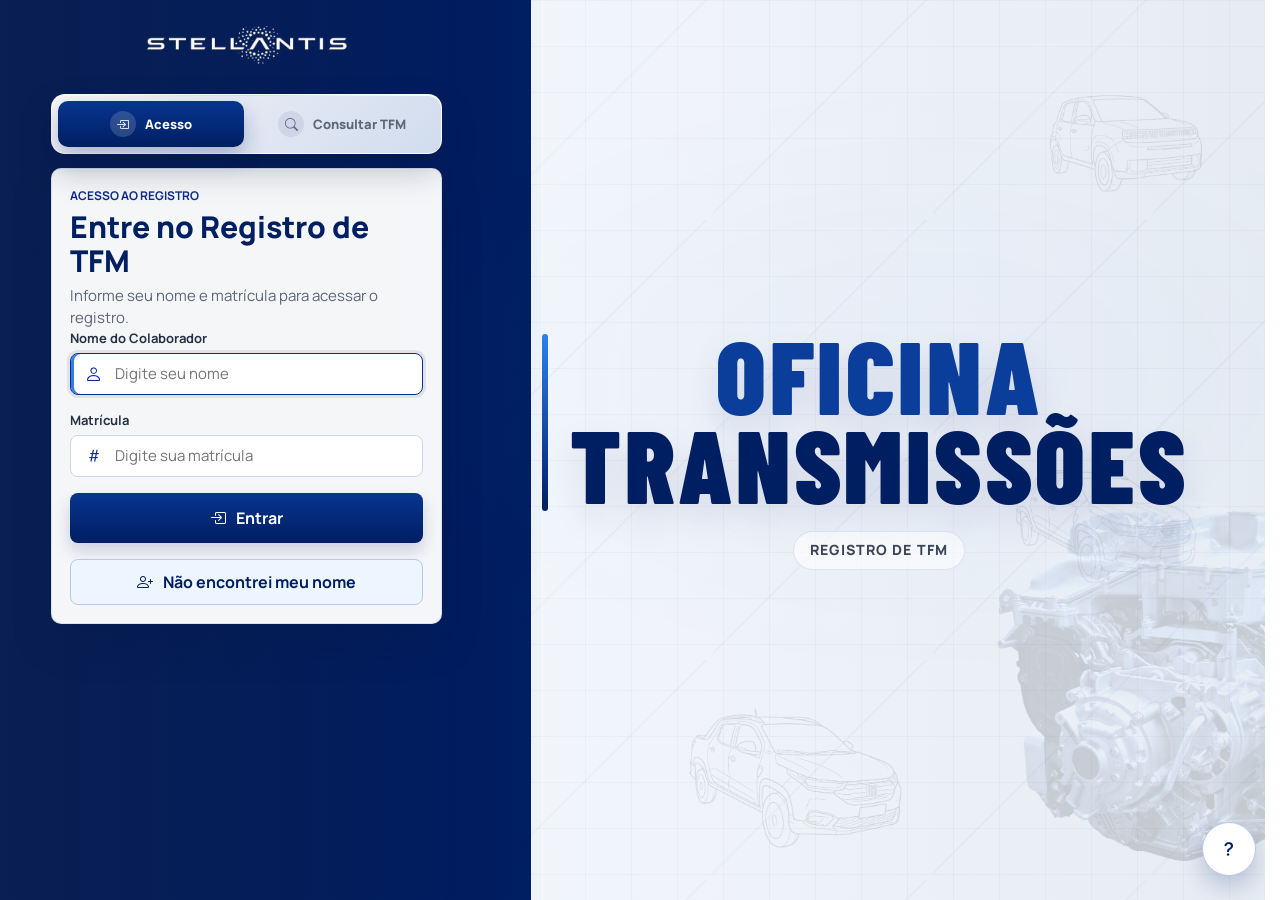
==== commit 73cf5ac6: "Atualizar oficina de transmissoes" ====
--- a/abrir-tfm.html
+++ b/abrir-tfm.html
@@ -4,12 +4,12 @@
     <meta charset="UTF-8">
     <meta name="viewport" content="width=device-width, initial-scale=1.0">
     <title>TFMs em Andamento | Stellantis</title>
-    <meta name="description" content="Abertura e acompanhamento de TFMs em andamento da Oficina Motores.">
+    <meta name="description" content="Abertura e acompanhamento de TFMs em andamento da Oficina Transmissões.">
     <meta name="theme-color" content="#001E62">
     <link rel="icon" type="image/png" sizes="32x32" href="favicon-32.png">
     <link rel="manifest" href="site.webmanifest">
     <link rel="stylesheet" href="geral-oficina.css">
-    <link rel="stylesheet" href="abrir-tfm.css?v=20260828-1">
+    <link rel="stylesheet" href="abrir-tfm.css?v=20260902-2">
     <link rel="stylesheet" href="site-help.css">
     <link rel="stylesheet" href="https://cdn.jsdelivr.net/npm/bootstrap-icons@1.11.3/font/bootstrap-icons.min.css">
 </head>
@@ -19,7 +19,7 @@
             <img src="logo.png" class="logo" alt="Stellantis">
             <div class="oficina-titulo">
                 <span>Oficina</span>
-                <strong>Motores</strong>
+                <strong>Transmissões</strong>
             </div>
         </div>
         <div class="oficina-header-acoes">
@@ -370,8 +370,30 @@
         </section>
     </div>
 
+    <div id="modal-limite-horas" class="tfm-modal modal-limite-horas" hidden>
+        <div class="tfm-modal-backdrop" data-cancelar-limite-horas></div>
+        <section class="tfm-modal-painel modal-limite-horas-painel" role="dialog" aria-modal="true" aria-labelledby="modal-limite-horas-titulo" aria-describedby="modal-limite-horas-texto">
+            <button type="button" class="modal-limite-horas-fechar" aria-label="Fechar aviso" data-cancelar-limite-horas>
+                <i class="bi bi-x-lg"></i>
+            </button>
+            <div class="modal-limite-horas-conteudo">
+                <div class="modal-limite-horas-icone"><i class="bi bi-exclamation-triangle"></i></div>
+                <span>Atenção ao lançamento</span>
+                <h2 id="modal-limite-horas-titulo">Horas disponíveis serão ultrapassadas</h2>
+                <p id="modal-limite-horas-texto">Este lançamento ultrapassará as horas disponíveis do colaborador. Deseja continuar mesmo assim?</p>
+            </div>
+            <div class="modal-limite-horas-acoes">
+                <button type="button" class="modal-limite-horas-cancelar" data-cancelar-limite-horas>Cancelar</button>
+                <button type="button" id="btn-continuar-limite-horas" class="modal-limite-horas-continuar">
+                    <i class="bi bi-check2"></i>
+                    <span>Continuar</span>
+                </button>
+            </div>
+        </section>
+    </div>
+
     <script src="atividades.js?v=20260828-1"></script>
-    <script src="abrir-tfm.js?v=20260828-2"></script>
+    <script src="abrir-tfm.js?v=20260902-3"></script>
     <script src="site-help.js"></script>
 </body>
 </html>
--- a/geral-oficina.css
+++ b/geral-oficina.css
@@ -161,34 +161,14 @@
 .oficina-titulo span{
     color:rgba(255,255,255,0.74);
     display:block;
-    width:100%;
-    text-align:center;
     font-size:12px;
     font-weight:900;
     letter-spacing:0.18em;
     text-transform:uppercase;
 }
 
-.oficina-motor-img{
-    filter:drop-shadow(0 7px 10px rgba(0,0,0,0.24));
-    height:42px;
-    object-fit:contain;
-    width:58px;
-}
-
-.oficina-titulo{
-    align-items:center;
-    display:flex;
-    flex-direction:column;
-    gap:4px;
-    text-align:center;
-    width:max-content;
-}
-
 .oficina-titulo strong{
     display:block;
-    white-space:nowrap;
-    text-align:center;
     font-size:24px;
     line-height:1;
     margin-top:4px;
--- a/abrir-tfm.css
+++ b/abrir-tfm.css
@@ -1,1401 +1,1548 @@
-[data-tfm-view-content][hidden],
-.tfm-pagina-form[hidden],
-.tfm-modal[hidden]{
-    display:none;
-}
-
-body.tfm-modal-aberto{
-    overflow:hidden;
-}
-
-.tfm-modal{
-    align-items:center;
-    display:flex;
-    inset:0;
-    justify-content:center;
-    padding:24px;
-    position:fixed;
-    z-index:100;
-}
-
-.tfm-modal-backdrop{
-    background:rgba(9,18,35,0.64);
-    inset:0;
-    position:absolute;
-}
-
-.tfm-modal-painel{
-    background:#f8fafc;
-    border-radius:8px;
-    box-shadow:0 24px 70px rgba(2,6,23,0.35);
-    max-height:calc(100vh - 48px);
-    max-width:920px;
-    overflow:auto;
-    position:relative;
-    width:100%;
-    z-index:1;
-    animation:tfm-modal-entrada 220ms ease-out both;
-}
-
-.tfm-modal-finalizar-painel{
-    max-width:980px;
-}
-
-.tfm-pagina-navegacao{
-    background:linear-gradient(180deg, #001e62, #00164b);
-    border-right:1px solid rgba(255,255,255,0.12);
-    gap:8px;
-    padding:24px 12px;
-}
-
-.tfm-pagina-navegacao > span{
-    border-bottom:1px solid rgba(255,255,255,0.15);
-    color:#86b8ee;
-    margin-bottom:4px;
-    padding-bottom:14px;
-}
-
-.tfm-pagina-navegacao button{
-    background:rgba(255,255,255,0.06);
-    border:1px solid rgba(255,255,255,0.10);
-    border-left:3px solid transparent;
-    border-radius:8px;
-    color:#d5e3f7;
-    gap:10px;
-    min-height:50px;
-    padding:9px 10px;
-    transition:background 0.2s, border-color 0.2s, color 0.2s, transform 0.2s;
-}
-
-.tfm-pagina-navegacao button i{
-    align-items:center;
-    background:rgba(255,255,255,0.12);
-    border-radius:50%;
-    display:flex;
-    flex:0 0 30px;
-    height:30px;
-    justify-content:center;
-    width:30px;
-}
-
-.tfm-pagina-navegacao button:hover,
-.tfm-pagina-navegacao button:focus-visible{
-    background:rgba(255,255,255,0.13);
-    border-color:rgba(255,255,255,0.22);
-    transform:translateX(3px);
-}
-
-.tfm-pagina-navegacao .geral-nav-ativo{
-    background:linear-gradient(180deg, #fff, #eaf2ff);
-    border-color:#fff;
-    border-left-color:#00a3e0;
-    box-shadow:0 10px 22px rgba(0,0,0,0.18);
-    color:#001e62;
-}
-
-.tfm-pagina-navegacao .geral-nav-ativo i{
-    background:linear-gradient(135deg, #001e62, #2f80ed);
-    color:#fff;
-}
-
-.tfm-pagina-app{
-    gap:18px;
-}
-
-[data-tfm-view-content="dados"] .oficina-hero p{
-    max-width:none;
-    white-space:nowrap;
-}
-
-.oficina-hero .btn-atualizar-geral span{
-    color:#001e62;
-    letter-spacing:0;
-    text-transform:none;
-}
-
-.tfm-pagina-form{
-    border-top:4px solid #2f80ed;
-    display:grid;
-    gap:20px;
-    margin:18px auto 0;
-    max-width:920px;
-    padding:24px;
-}
-
-[data-tfm-view-content="dados"] .tfm-pagina-form{
-    margin-left:0;
-    margin-right:0;
-    max-width:none;
-    width:100%;
-}
-
-.tfm-pagina-form > .grafico-card-topo{
-    border-bottom:1px solid #d7e0ee;
-    padding-bottom:16px;
-}
-
-.tfm-pagina-form > .grafico-card-topo h2{
-    color:#001e62;
-    font-size:22px;
-}
-
-.tfm-pagina-form > .grafico-card-topo span{
-    color:#64748b;
-}
-
-.tfm-colaborador-lancamento{
-    background:#f6f9fd;
-    border:1px dashed #b7c8ea;
-    border-radius:8px;
-    padding:12px;
-}
-
-.tfm-colaborador-lancamento .tfm-campo-titulo{
-    margin-bottom:10px;
-}
-
-.tfm-colaborador-lancamento small,
-.tfm-form-grid label > span small{
-    color:#64748b;
-    font-size:10px;
-    font-weight:600;
-}
-
-.tfm-form-grid{
-    display:grid;
-    gap:14px;
-    grid-template-columns:repeat(12, minmax(0, 1fr));
-}
-
-[data-tfm-view-content="dados"] .tfm-form-grupo{
-    background:linear-gradient(180deg, #fbfdff, #f4f8fd);
-    border:1px solid #d7e3f2;
-    border-radius:8px;
-    display:grid;
-    gap:14px;
-    grid-column:span 6;
-    padding:16px;
-}
-
-[data-tfm-view-content="dados"] .tfm-form-grupo-apontamento,
-[data-tfm-view-content="dados"] .tfm-documento-campo{
-    grid-column:1 / -1;
-}
-
-.tfm-form-grupo-titulo{
-    align-items:center;
-    display:flex;
-    gap:10px;
-}
-
-.tfm-form-grupo-titulo > i{
-    align-items:center;
-    background:#e6f0ff;
-    border:1px solid #c3d8f5;
-    border-radius:6px;
-    color:#0753ad;
-    display:flex;
-    font-size:18px;
-    height:38px;
-    justify-content:center;
-    width:38px;
-}
-
-.tfm-form-grupo-titulo div{
-    display:grid;
-    gap:3px;
-}
-
-.tfm-form-grupo-titulo strong{
-    color:#001e62;
-    font-size:14px;
-}
-
-.tfm-form-grupo-titulo span{
-    color:#64748b;
-    font-size:11px;
-    font-weight:600;
-}
-
-.tfm-form-grupo-campos{
-    display:grid;
-    gap:12px;
-    grid-template-columns:repeat(2, minmax(0, 1fr));
-}
-
-.tfm-autorizados-lista{
-    display:grid;
-    gap:8px;
-    grid-template-columns:repeat(2, minmax(0, 1fr));
-}
-
-.tfm-autorizados-lista:empty{
-    display:none;
-}
-
-.tfm-autorizado-item{
-    align-items:center;
-    background:#eef5ff;
-    border:1px solid #c8daf2;
-    border-radius:7px;
-    display:flex;
-    justify-content:space-between;
-    min-width:0;
-    padding:9px 10px;
-}
-
-.tfm-autorizado-item div{
-    display:grid;
-    min-width:0;
-}
-
-.tfm-autorizado-item strong,
-.tfm-autorizado-item span{
-    overflow:hidden;
-    text-overflow:ellipsis;
-    white-space:nowrap;
-}
-
-.tfm-autorizado-item strong{
-    color:#001e62;
-    font-size:12px;
-}
-
-.tfm-autorizado-item span{
-    color:#64748b;
-    font-size:11px;
-}
-
-.tfm-autorizado-item button{
-    align-items:center;
-    background:transparent;
-    border:0;
-    color:#52657f;
-    cursor:pointer;
-    display:flex;
-    height:30px;
-    justify-content:center;
-    width:30px;
-}
-
-.tfm-lancamento-form{
-    display:grid;
-    gap:14px;
-}
-
-.tfm-lancamento-secao{
-    background:linear-gradient(180deg, #fbfdff, #f4f8fd);
-    border:1px solid #d7e3f2;
-    border-radius:8px;
-    display:grid;
-    gap:14px;
-    padding:16px;
-}
-
-.tfm-lancamento-campos{
-    display:grid;
-    gap:12px;
-    grid-template-columns:repeat(2, minmax(0, 1fr));
-}
-
-.tfm-lancamento-campos label{
-    display:grid;
-    gap:6px;
-}
-
-.tfm-lancamento-campos label > span{
-    color:#3f526e;
-    font-size:11px;
-    font-weight:800;
-}
-
-.tfm-lancamento-campos input,
-.tfm-lancamento-observacao textarea{
-    background:#fff;
-    border:1px solid #b9cce4;
-    border-radius:6px;
-    color:#172033;
-    font:inherit;
-    min-height:46px;
-    padding:10px 12px;
-    width:100%;
-}
-
-.tfm-lancamento-observacao textarea{
-    min-height:92px;
-    resize:vertical;
-}
-
-.tfm-lancamento-secao .tfm-campo-titulo{
-    margin:0;
-}
-
-.tfm-lancamento-secao .tfm-btn-secundario{
-    background:#e6f0ff;
-    border-color:#c3d8f5;
-    min-height:40px;
-}
-
-.tfm-form-grid label{
-    background:transparent;
-    border:0;
-    border-radius:0;
-    display:grid;
-    gap:6px;
-    padding:0;
-}
-
-.tfm-form-grid label > span{
-    color:#3f526e;
-    font-size:11px;
-    font-weight:800;
-}
-
-.tfm-form-grid label > span small{
-    color:#7d8da4;
-    font-weight:600;
-    margin-left:4px;
-}
-
-.tfm-form-grid input,
-.tfm-form-grid select,
-.tfm-form-grid textarea{
-    background:#fff;
-    border:1px solid #b9cce4;
-    border-radius:6px;
-    color:#172033;
-    font:inherit;
-    min-height:46px;
-    padding:10px 12px;
-    width:100%;
-}
-
-.tfm-form-grid textarea{
-    min-height:92px;
-    resize:vertical;
-}
-
-.tfm-form-grid input:focus,
-.tfm-form-grid select:focus,
-.tfm-form-grid textarea:focus{
-    border-color:#2f80ed;
-    box-shadow:0 0 0 3px rgba(47,128,237,0.12);
-    outline:none;
-}
-
-.tfm-form-grid input[readonly]{
-    background:#eaf1f8;
-    border-color:#d0ddea;
-    color:#254162;
-    cursor:not-allowed;
-    font-weight:700;
-}
-
-.tfm-atividade-combobox{
-    position:relative;
-}
-
-.tfm-atividade-combobox > i{
-    color:#64748b;
-    left:14px;
-    pointer-events:none;
-    position:absolute;
-    top:16px;
-    z-index:2;
-}
-
-.tfm-form-grid .tfm-atividade-combobox input{
-    padding-left:40px;
-}
-
-.tfm-colaborador-combobox{
-    position:relative;
-}
-
-.tfm-colaborador-combobox > i{
-    color:#64748b;
-    left:14px;
-    pointer-events:none;
-    position:absolute;
-    top:16px;
-    z-index:2;
-}
-
-.tfm-form-grid .tfm-colaborador-combobox input{
-    padding-left:40px;
-}
-
-.tfm-atividade-opcoes{
-    background:#fff;
-    border:1px solid #b7c8ea;
-    border-radius:7px;
-    box-shadow:0 14px 32px rgba(15,23,42,0.16);
-    left:0;
-    max-height:260px;
-    overflow-y:auto;
-    padding:6px;
-    position:absolute;
-    right:0;
-    top:calc(100% + 6px);
-    z-index:20;
-}
-
-.tfm-atividade-opcoes[hidden]{
-    display:none;
-}
-
-.tfm-atividade-opcoes button{
-    background:transparent;
-    border:0;
-    border-radius:5px;
-    color:#334155;
-    cursor:pointer;
-    display:block;
-    font:inherit;
-    font-size:13px;
-    line-height:1.35;
-    padding:10px;
-    text-align:left;
-    width:100%;
-}
-
-.tfm-atividade-opcoes button:hover,
-.tfm-atividade-opcoes button:focus-visible,
-.tfm-atividade-opcoes button[aria-selected="true"]{
-    background:#eaf2ff;
-    color:#001e62;
-    outline:none;
-}
-
-.tfm-atividade-opcoes p{
-    color:#64748b;
-    font-size:13px;
-    padding:12px;
-    text-align:center;
-}
-
-.tfm-documento-campo{
-    box-shadow:none;
-}
-
-.tfm-campo-titulo{
-    display:grid;
-    gap:3px;
-    margin-bottom:8px;
-}
-
-.tfm-campo-titulo > span{
-    color:#001e62;
-    font-size:13px;
-    font-weight:800;
-}
-
-.tfm-campo-titulo small{
-    color:#64748b;
-    font-size:11px;
-}
-
-.tfm-atividades-extras{
-    background:#f6f9fd;
-    border:1px dashed #b7c8ea;
-    border-radius:8px;
-    display:grid;
-    gap:10px;
-    padding:12px;
-}
-
-.tfm-atividades-extras-lista{
-    display:grid;
-    gap:8px;
-}
-
-.tfm-atividade-extra-item{
-    align-items:center;
-    background:#fff;
-    border:1px solid #d7e0ee;
-    border-radius:7px;
-    display:flex;
-    gap:12px;
-    justify-content:space-between;
-    padding:10px 12px;
-}
-
-.tfm-atividade-extra-item div{
-    display:grid;
-    gap:3px;
-    min-width:0;
-}
-
-.tfm-atividade-extra-item strong{
-    color:#001e62;
-    font-size:13px;
-}
-
-.tfm-atividade-extra-item span{
-    color:#64748b;
-    font-size:12px;
-    overflow-wrap:anywhere;
-}
-
-.tfm-atividade-extra-item button{
-    align-items:center;
-    background:#fff;
-    border:1px solid #fecaca;
-    border-radius:6px;
-    color:#b91c1c;
-    cursor:pointer;
-    display:flex;
-    flex:0 0 34px;
-    height:34px;
-    justify-content:center;
-    width:34px;
-}
-
-.tfm-arquivo-controle{
-    background:#fff;
-    border:1px dashed #7aa6db;
-    border-radius:7px;
-    display:grid;
-    gap:10px;
-    grid-template-columns:auto auto minmax(0, 1fr);
-    min-height:62px;
-    padding:10px 12px;
-}
-
-.tfm-arquivo-controle > i{
-    color:#001e62;
-    font-size:20px;
-}
-
-.tfm-arquivo-controle label{
-    background:#001e62;
-    border:1px solid #001e62;
-    color:#001e62;
-    cursor:pointer;
-    display:block;
-    font-size:12px;
-    font-weight:800;
-    color:#fff;
-    padding:9px 11px;
-}
-
-.tfm-arquivo-controle > span{
-    color:#64748b;
-    font-size:12px;
-    min-width:0;
-    overflow:hidden;
-    text-overflow:ellipsis;
-    white-space:nowrap;
-}
-
-.tfm-arquivo-controle input{
-    display:none;
-}
-
-.tfm-documentos-preview{
-    display:grid;
-    gap:8px;
-    grid-template-columns:repeat(4, minmax(0, 1fr));
-    margin-top:10px;
-}
-
-.tfm-documentos-preview:empty{
-    display:none;
-}
-
-.tfm-documento-item{
-    align-items:center;
-    background:#fff;
-    border:1px solid #d7e0ee;
-    border-radius:7px;
-    display:grid;
-    gap:7px;
-    grid-template-columns:42px minmax(0, 1fr) 30px;
-    min-width:0;
-    padding:7px;
-}
-
-.tfm-documento-item img,
-.tfm-documento-item > i{
-    align-items:center;
-    border-radius:5px;
-    display:flex;
-    height:42px;
-    justify-content:center;
-    object-fit:cover;
-    width:42px;
-}
-
-.tfm-documento-item > i{
-    background:#fee2e2;
-    color:#b91c1c;
-    font-size:20px;
-}
-
-.tfm-documento-item span{
-    font-size:11px;
-    overflow:hidden;
-    text-overflow:ellipsis;
-    white-space:nowrap;
-}
-
-.tfm-documento-item button{
-    align-items:center;
-    background:#fff;
-    border:1px solid #fecaca;
-    border-radius:6px;
-    color:#b91c1c;
-    cursor:pointer;
-    display:flex;
-    height:30px;
-    justify-content:center;
-    width:30px;
-}
-
-.tfm-btn-secundario{
-    background:#eaf2ff;
-    border:1px solid #b7c8ea;
-    color:#001e62;
-    justify-self:start;
-}
-
-
-.tfm-campo-inteiro{
-    grid-column:1 / -1;
-}
-
-.tfm-btn,
-.tfm-btn-icone,
-.btn-adicionar-horas,
-.btn-finalizar-tfm{
-    align-items:center;
-    border:0;
-    border-radius:7px;
-    cursor:pointer;
-    display:inline-flex;
-    font:inherit;
-    font-size:13px;
-    font-weight:800;
-    gap:8px;
-    justify-content:center;
-    min-height:44px;
-    padding:11px 16px;
-}
-
-.tfm-btn-primario,
-.btn-adicionar-horas{
-    background:linear-gradient(180deg, #07358f, #001e62);
-    box-shadow:0 8px 16px rgba(0,30,98,0.18);
-    color:#fff;
-    justify-self:start;
-}
-
-.tfm-btn:disabled{
-    cursor:wait;
-    opacity:0.65;
-}
-
-.tfm-btn.salvando i{
-    animation:tfm-carregando 1s linear infinite;
-}
-
-.tfm-btn-icone{
-    background:#eef3f9;
-    color:#001e62;
-    min-width:42px;
-    padding:9px;
-}
-
-.btn-finalizar-tfm{
-    background:#ecfdf5;
-    border:1px solid #a7f3d0;
-    color:#166534;
-}
-
-.btn-editar-lancamentos{
-    align-items:center;
-    background:#fff7ed;
-    border:1px solid #fed7aa;
-    border-radius:7px;
-    color:#9a3412;
-    cursor:pointer;
-    display:inline-flex;
-    font:inherit;
-    font-size:13px;
-    font-weight:800;
-    gap:8px;
-    justify-content:center;
-    min-height:44px;
-    padding:11px 16px;
-}
-
-.btn-cancelar-tfm,
-.tfm-btn-perigo{
-    align-items:center;
-    background:#fff1f2;
-    border:1px solid #fecdd3;
-    border-radius:7px;
-    color:#be123c;
-    cursor:pointer;
-    display:inline-flex;
-    font:inherit;
-    font-size:13px;
-    font-weight:800;
-    gap:8px;
-    justify-content:center;
-    min-height:44px;
-    padding:11px 16px;
-}
-
-.tfm-btn-perigo{
-    background:#be123c;
-    border-color:#be123c;
-    color:#fff;
-}
-
-.tfm-btn-perigo:disabled{
-    cursor:not-allowed;
-    opacity:0.45;
-}
-
-.tfm-cancelar-aviso{
-    align-items:flex-start;
-    background:#fff7ed;
-    border:1px solid #fed7aa;
-    border-left:4px solid #ea580c;
-    border-radius:7px;
-    color:#7c2d12;
-    display:flex;
-    gap:12px;
-    padding:14px;
-}
-
-.tfm-cancelar-aviso > i{
-    color:#ea580c;
-    font-size:21px;
-}
-
-.tfm-cancelar-aviso div{
-    display:grid;
-    gap:4px;
-}
-
-.tfm-cancelar-aviso strong{
-    font-size:14px;
-}
-
-.tfm-cancelar-aviso p{
-    font-size:13px;
-    line-height:1.45;
-    margin:0;
-}
-
-.tfm-cancelar-confirmacao{
-    align-items:flex-start;
-    background:#f8fafc;
-    border:1px solid #d7e3f2;
-    border-radius:7px;
-    color:#334155;
-    cursor:pointer;
-    display:flex;
-    font-size:13px;
-    font-weight:700;
-    gap:10px;
-    padding:14px;
-}
-
-.tfm-cancelar-confirmacao input{
-    accent-color:#be123c;
-    height:17px;
-    margin-top:1px;
-    width:17px;
-}
-
-.tfm-form-topo{
-    align-items:center;
-}
-
-.tfm-feedback{
-    border-radius:7px;
-    font-size:13px;
-    font-weight:700;
-    padding:12px 14px;
-}
-
-.tfm-feedback.sucesso{
-    background:#ecfdf5;
-    border:1px solid #a7f3d0;
-    color:#166534;
-}
-
-.tfm-feedback.erro{
-    background:#fef2f2;
-    border:1px solid #fecaca;
-    color:#991b1b;
-}
-
-.tfm-finalizar-resumo{
-    display:grid;
-    gap:10px;
-    grid-template-columns:repeat(4, minmax(0, 1fr));
-}
-
-.tfm-finalizar-resumo > div{
-    background:#eef5ff;
-    border:1px solid #c9daf5;
-    border-radius:7px;
-    padding:12px;
-}
-
-.tfm-finalizar-resumo span{
-    color:#64748b;
-    display:block;
-    font-size:11px;
-    font-weight:800;
-}
-
-.tfm-finalizar-resumo strong{
-    color:#001e62;
-    display:block;
-    font-size:14px;
-    margin-top:4px;
-    overflow-wrap:anywhere;
-}
-
-.tfm-finalizar-resumo .tfm-finalizar-horas{
-    background:#001e62;
-    border-color:#001e62;
-}
-
-.tfm-finalizar-resumo .tfm-finalizar-horas span{
-    color:rgba(255,255,255,0.72);
-}
-
-.tfm-finalizar-resumo .tfm-finalizar-horas strong{
-    color:#fff;
-}
-
-.tfm-finalizar-lancamentos{
-    display:grid;
-    gap:9px;
-}
-
-.tfm-editar-lancamentos-aviso{
-    color:#64748b;
-    font-size:13px;
-    margin:0;
-}
-
-.tfm-editar-lancamentos-lista{
-    display:grid;
-    gap:10px;
-}
-
-.tfm-editar-lancamento-item{
-    background:#fff;
-    border:1px solid #d5e2f1;
-    border-left:3px solid #2f80ed;
-    border-radius:7px;
-    display:grid;
-    gap:12px;
-    padding:12px;
-}
-
-.tfm-editar-lancamento-resumo{
-    align-items:center;
-    display:grid;
-    gap:14px;
-    grid-template-columns:minmax(0, 1fr) auto 82px;
-}
-
-.tfm-editar-lancamento-resumo > div:first-child{
-    display:grid;
-    gap:3px;
-    min-width:0;
-}
-
-.tfm-editar-lancamento-resumo strong{
-    color:#001e62;
-    font-size:14px;
-}
-
-.tfm-editar-lancamento-resumo > div:first-child span{
-    color:#64748b;
-    font-size:12px;
-}
-
-.tfm-editar-lancamento-dados{
-    align-items:center;
-    display:flex;
-    gap:12px;
-}
-
-.tfm-editar-lancamento-dados span{
-    align-items:center;
-    color:#3f526e;
-    display:inline-flex;
-    font-size:12px;
-    font-weight:800;
-    gap:5px;
-    white-space:nowrap;
-}
-
-.tfm-editar-lancamento-dados i{
-    color:#2f80ed;
-}
-
-.tfm-editar-lancamento-acoes{
-    display:flex;
-    gap:8px;
-}
-
-.tfm-editar-lancamento-abrir,
-.tfm-editar-lancamento-excluir{
-    align-items:center;
-    background:#e6f0ff;
-    border:1px solid #c3d8f5;
-    border-radius:6px;
-    color:#0753ad;
-    cursor:pointer;
-    display:flex;
-    font-size:15px;
-    height:36px;
-    justify-content:center;
-    width:36px;
-}
-
-.tfm-editar-lancamento-abrir:hover,
-.tfm-editar-lancamento-abrir:focus-visible{
-    background:#001e62;
-    color:#fff;
-    outline:none;
-}
-
-.tfm-editar-lancamento-excluir{
-    background:#fff1f2;
-    border-color:#fecdd3;
-    color:#b42318;
-}
-
-.tfm-editar-lancamento-excluir:hover,
-.tfm-editar-lancamento-excluir:focus-visible{
-    background:#b42318;
-    color:#fff;
-    outline:none;
-}
-
-.tfm-editar-lancamento-abrir:disabled,
-.tfm-editar-lancamento-excluir:disabled{
-    cursor:wait;
-    opacity:.55;
-}
-
-.tfm-editar-lancamento-item-editando{
-    background:#f7fbff;
-    border-color:#82afe5;
-}
-
-.tfm-editar-lancamento-campos{
-    display:grid;
-    gap:10px;
-    grid-template-columns:150px 120px minmax(0, 1fr);
-}
-
-.tfm-editar-lancamento-campos label{
-    display:grid;
-    gap:5px;
-}
-
-.tfm-editar-lancamento-campos label span{
-    color:#475569;
-    font-size:11px;
-    font-weight:800;
-}
-
-.tfm-editar-lancamento-campos input,
-.tfm-editar-lancamento-campos textarea{
-    background:#fff;
-    border:1px solid #cbd5e1;
-    border-radius:6px;
-    color:#172033;
-    font:inherit;
-    padding:9px 10px;
-    width:100%;
-}
-
-.tfm-editar-lancamento-campos input[readonly],
-.tfm-editar-lancamento-campos textarea[readonly]{
-    background:#f1f5f9;
-    border-color:#d8e2ee;
-    color:#52657d;
-    cursor:not-allowed;
-}
-
-.tfm-editar-lancamento-item-editando .tfm-editar-lancamento-campos input,
-.tfm-editar-lancamento-item-editando .tfm-editar-lancamento-campos textarea{
-    background:#fff;
-    border-color:#82afe5;
-    color:#172033;
-}
-
-.tfm-finalizar-item{
-    background:#fff;
-    border:1px solid #d7e0ee;
-    border-left:3px solid #2f80ed;
-    border-radius:7px;
-    display:grid;
-    gap:5px;
-    padding:12px;
-}
-
-.tfm-finalizar-item-topo{
-    align-items:center;
-    color:#475569;
-    display:flex;
-    font-size:12px;
-    justify-content:space-between;
-}
-
-.tfm-finalizar-item-topo span{
-    color:#001e62;
-    font-weight:900;
-}
-
-.tfm-finalizar-item > strong{
-    color:#001e62;
-    font-size:14px;
-}
-
-.tfm-finalizar-item p{
-    color:#64748b;
-    font-size:12px;
-}
-
-.tfm-finalizar-item .tfm-finalizar-observacao{
-    border-top:1px solid #e2e8f0;
-    padding-top:7px;
-}
-
-.tfm-finalizar-acoes{
-    display:flex;
-    flex-wrap:wrap;
-    gap:10px;
-    justify-content:flex-end;
-}
-
-.tfms-abertos-busca{
-    align-items:end;
-    display:grid;
-    gap:6px 14px;
-    grid-template-columns:minmax(260px, 460px) 1fr;
-    margin-bottom:18px;
-}
-
-.tfms-abertos-busca > label{
-    color:#334155;
-    font-size:12px;
-    font-weight:800;
-    grid-column:1;
-}
-
-.tfms-abertos-busca-controle{
-    align-items:center;
-    background:#fff;
-    border:1px solid #b9cce4;
-    border-radius:7px;
-    display:flex;
-    grid-column:1;
-    min-height:46px;
-    padding-left:14px;
-}
-
-.tfms-abertos-busca-controle:focus-within{
-    border-color:#2f80ed;
-    box-shadow:0 0 0 3px rgba(47,128,237,0.14);
-}
-
-.tfms-abertos-busca-controle > i{
-    color:#64748b;
-}
-
-.tfms-abertos-busca-controle input{
-    background:transparent;
-    border:0;
-    color:#172033;
-    flex:1;
-    font:inherit;
-    min-width:0;
-    outline:0;
-    padding:11px 10px;
-}
-
-.tfms-abertos-busca-controle input::-webkit-search-cancel-button{
-    display:none;
-}
-
-.tfms-abertos-busca-controle button{
-    align-items:center;
-    align-self:stretch;
-    background:transparent;
-    border:0;
-    color:#52657f;
-    cursor:pointer;
-    display:flex;
-    justify-content:center;
-    width:44px;
-}
-
-.tfms-abertos-busca-controle button[hidden]{
-    display:none;
-}
-
-.tfms-abertos-busca > span{
-    color:#64748b;
-    font-size:12px;
-    font-weight:700;
-    grid-column:2;
-    grid-row:2;
-    padding-bottom:14px;
-}
-
-.tfms-abertos-lista{
-    display:grid;
-    gap:16px;
-    grid-template-columns:repeat(2, minmax(0, 1fr));
-}
-
-.tfm-aberto-card{
-    background:#fff;
-    border:1px solid #d7e0ee;
-    border-left:4px solid #eab308;
-    border-radius:8px;
-    box-shadow:0 10px 24px rgba(15,23,42,0.07);
-    display:grid;
-    gap:18px;
-    padding:20px;
-}
-
-.tfm-aberto-card-expandido{
-    grid-column:1 / -1;
-}
-
-.tfm-aberto-card > #form-horas-tfm-aberto{
-    background:#f8fbff;
-    border:1px solid #b7c8ea;
-    border-top:3px solid #2f80ed;
-    box-shadow:none;
-    grid-column:1 / -1;
-    margin:2px 0 0;
-    max-width:none;
-    padding:18px;
-    width:100%;
-}
-
-.tfm-aberto-card > #form-horas-tfm-aberto[hidden]{
-    display:none;
-}
-
-@keyframes tfm-modal-entrada{
-    from{ opacity:0; transform:translateY(14px) scale(0.98); }
-    to{ opacity:1; transform:translateY(0) scale(1); }
-}
-
-@keyframes tfm-carregando{
-    to{ transform:rotate(360deg); }
-}
-
-.tfm-aberto-card-topo,
-.tfm-aberto-acoes{
-    align-items:center;
-    display:flex;
-    gap:12px;
-}
-
-.tfm-aberto-card-topo{
-    justify-content:space-between;
-}
-
-.tfm-aberto-card h2{
-    color:#001e62;
-    font-size:22px;
-    margin:7px 0 4px;
-}
-
-.tfm-aberto-card p{
-    color:#64748b;
-    font-size:13px;
-}
-
-.tfm-aberto-card .tfm-aberto-atividade{
-    align-items:center;
-    color:#334155;
-    display:flex;
-    gap:6px;
-    margin-top:8px;
-}
-
-.tfm-aberto-status{
-    color:#854d0e;
-    font-size:11px;
-    font-weight:900;
-    text-transform:uppercase;
-}
-
-.tfm-aberto-total{
-    text-align:right;
-}
-
-.tfm-aberto-total span,
-.tfm-aberto-metricas span{
-    color:#64748b;
-    display:block;
-    font-size:11px;
-}
-
-.tfm-aberto-total strong{
-    color:#001e62;
-    display:block;
-    font-size:25px;
-    margin-top:3px;
-}
-
-.tfm-aberto-metricas{
-    display:grid;
-    gap:9px;
-    grid-template-columns:repeat(4, minmax(0, 1fr));
-}
-
-.tfm-aberto-metricas > div{
-    background:#f8fafc;
-    border:1px solid #e2e8f0;
-    border-radius:6px;
-    padding:9px;
-}
-
-.tfm-aberto-metricas strong{
-    display:block;
-    font-size:13px;
-    margin-top:4px;
-    overflow-wrap:anywhere;
-}
-
-.tfm-aberto-acoes{
-    flex-wrap:wrap;
-}
-
-@media (max-width:900px){
-    .tfm-documentos-preview{
-        grid-template-columns:repeat(2, minmax(0, 1fr));
-    }
-
-    .tfms-abertos-lista{
-        grid-template-columns:1fr;
-    }
-}
-
-@media (max-width:760px){
-    .tfm-pagina-navegacao{
-        gap:8px;
-        grid-template-columns:repeat(2, minmax(0, 1fr));
-        padding:10px 12px;
-    }
-
-    .tfm-pagina-navegacao button{
-        border-bottom:3px solid transparent;
-        border-left:1px solid rgba(255,255,255,0.10);
-    }
-
-    .tfm-pagina-navegacao .geral-nav-ativo{
-        border-bottom-color:#00a3e0;
-        border-left-color:#fff;
-    }
-
-    .tfm-form-grid{
-        grid-template-columns:1fr;
-    }
-
-    [data-tfm-view-content="dados"] .tfm-form-grupo{
-        grid-column:1;
-    }
-
-    .tfm-form-grupo-campos{
-        grid-template-columns:1fr;
-    }
-
-    .tfm-lancamento-campos{
-        grid-template-columns:1fr;
-    }
-
-    .tfm-campo-inteiro{
-        grid-column:auto;
-    }
-
-    [data-tfm-view-content="dados"] .oficina-hero p{
-        white-space:normal;
-    }
-
-    .tfms-abertos-busca{
-        grid-template-columns:1fr;
-    }
-
-    .tfms-abertos-busca > span{
-        grid-column:1;
-        grid-row:auto;
-        padding:0;
-    }
-}
-
-@media (max-width:600px){
-    .tfm-modal{
-        align-items:flex-end;
-        padding:0;
-    }
-
-    .tfm-modal-painel{
-        border-radius:8px 8px 0 0;
-        max-height:92vh;
-    }
-
-    .tfm-arquivo-controle{
-        grid-template-columns:auto minmax(0, 1fr);
-    }
-
-    .tfm-arquivo-controle > span{
-        grid-column:1 / -1;
-    }
-
-    .tfm-documentos-preview{
-        grid-template-columns:1fr;
-    }
-
-    .tfm-aberto-card-topo{
-        align-items:flex-start;
-        flex-direction:column;
-    }
-
-    .tfm-aberto-total{
-        text-align:left;
-    }
-
-    .tfm-aberto-metricas{
-        grid-template-columns:repeat(2, minmax(0, 1fr));
-    }
-
-    .tfm-editar-lancamento-resumo{
-        align-items:flex-start;
-        grid-template-columns:minmax(0, 1fr) 82px;
-    }
-
-    .tfm-editar-lancamento-dados{
-        grid-column:1 / -1;
-    }
-
-    .tfm-editar-lancamento-campos{
-        grid-template-columns:1fr;
-    }
-
-    .tfm-aberto-acoes > button,
-    .tfm-btn-primario{
-        width:100%;
-    }
-}
+[data-tfm-view-content][hidden],
+.tfm-pagina-form[hidden],
+.tfm-modal[hidden]{
+    display:none;
+}
+
+body.tfm-modal-aberto{
+    overflow:hidden;
+}
+
+.tfm-modal{
+    align-items:center;
+    display:flex;
+    inset:0;
+    justify-content:center;
+    padding:24px;
+    position:fixed;
+    z-index:100;
+}
+
+.tfm-modal-backdrop{
+    background:rgba(9,18,35,0.64);
+    inset:0;
+    position:absolute;
+}
+
+.tfm-modal-painel{
+    background:#f8fafc;
+    border-radius:8px;
+    box-shadow:0 24px 70px rgba(2,6,23,0.35);
+    max-height:calc(100vh - 48px);
+    max-width:920px;
+    overflow:auto;
+    position:relative;
+    width:100%;
+    z-index:1;
+    animation:tfm-modal-entrada 220ms ease-out both;
+}
+
+.tfm-modal-finalizar-painel{
+    max-width:980px;
+}
+
+.tfm-pagina-navegacao{
+    background:linear-gradient(180deg, #001e62, #00164b);
+    border-right:1px solid rgba(255,255,255,0.12);
+    gap:8px;
+    padding:24px 12px;
+}
+
+.tfm-pagina-navegacao > span{
+    border-bottom:1px solid rgba(255,255,255,0.15);
+    color:#86b8ee;
+    margin-bottom:4px;
+    padding-bottom:14px;
+}
+
+.tfm-pagina-navegacao button{
+    background:rgba(255,255,255,0.06);
+    border:1px solid rgba(255,255,255,0.10);
+    border-left:3px solid transparent;
+    border-radius:8px;
+    color:#d5e3f7;
+    gap:10px;
+    min-height:50px;
+    padding:9px 10px;
+    transition:background 0.2s, border-color 0.2s, color 0.2s, transform 0.2s;
+}
+
+.tfm-pagina-navegacao button i{
+    align-items:center;
+    background:rgba(255,255,255,0.12);
+    border-radius:50%;
+    display:flex;
+    flex:0 0 30px;
+    height:30px;
+    justify-content:center;
+    width:30px;
+}
+
+.tfm-pagina-navegacao button:hover,
+.tfm-pagina-navegacao button:focus-visible{
+    background:rgba(255,255,255,0.13);
+    border-color:rgba(255,255,255,0.22);
+    transform:translateX(3px);
+}
+
+.tfm-pagina-navegacao .geral-nav-ativo{
+    background:linear-gradient(180deg, #fff, #eaf2ff);
+    border-color:#fff;
+    border-left-color:#00a3e0;
+    box-shadow:0 10px 22px rgba(0,0,0,0.18);
+    color:#001e62;
+}
+
+.tfm-pagina-navegacao .geral-nav-ativo i{
+    background:linear-gradient(135deg, #001e62, #2f80ed);
+    color:#fff;
+}
+
+.tfm-pagina-app{
+    gap:18px;
+}
+
+[data-tfm-view-content="dados"] .oficina-hero p{
+    max-width:none;
+    white-space:nowrap;
+}
+
+.oficina-hero .btn-atualizar-geral span{
+    color:#001e62;
+    letter-spacing:0;
+    text-transform:none;
+}
+
+.tfm-pagina-form{
+    border-top:4px solid #2f80ed;
+    display:grid;
+    gap:20px;
+    margin:18px auto 0;
+    max-width:920px;
+    padding:24px;
+}
+
+[data-tfm-view-content="dados"] .tfm-pagina-form{
+    margin-left:0;
+    margin-right:0;
+    max-width:none;
+    width:100%;
+}
+
+.tfm-pagina-form > .grafico-card-topo{
+    border-bottom:1px solid #d7e0ee;
+    padding-bottom:16px;
+}
+
+.tfm-pagina-form > .grafico-card-topo h2{
+    color:#001e62;
+    font-size:22px;
+}
+
+.tfm-pagina-form > .grafico-card-topo span{
+    color:#64748b;
+}
+
+.tfm-colaborador-lancamento{
+    background:#f6f9fd;
+    border:1px dashed #b7c8ea;
+    border-radius:8px;
+    padding:12px;
+}
+
+.tfm-colaborador-lancamento .tfm-campo-titulo{
+    margin-bottom:10px;
+}
+
+.tfm-colaborador-lancamento small,
+.tfm-form-grid label > span small{
+    color:#64748b;
+    font-size:10px;
+    font-weight:600;
+}
+
+.tfm-form-grid{
+    display:grid;
+    gap:14px;
+    grid-template-columns:repeat(12, minmax(0, 1fr));
+}
+
+[data-tfm-view-content="dados"] .tfm-form-grupo{
+    background:linear-gradient(180deg, #fbfdff, #f4f8fd);
+    border:1px solid #d7e3f2;
+    border-radius:8px;
+    display:grid;
+    gap:14px;
+    grid-column:span 6;
+    padding:16px;
+}
+
+[data-tfm-view-content="dados"] .tfm-form-grupo-apontamento,
+[data-tfm-view-content="dados"] .tfm-documento-campo{
+    grid-column:1 / -1;
+}
+
+.tfm-form-grupo-titulo{
+    align-items:center;
+    display:flex;
+    gap:10px;
+}
+
+.tfm-form-grupo-titulo > i{
+    align-items:center;
+    background:#e6f0ff;
+    border:1px solid #c3d8f5;
+    border-radius:6px;
+    color:#0753ad;
+    display:flex;
+    font-size:18px;
+    height:38px;
+    justify-content:center;
+    width:38px;
+}
+
+.tfm-form-grupo-titulo div{
+    display:grid;
+    gap:3px;
+}
+
+.tfm-form-grupo-titulo strong{
+    color:#001e62;
+    font-size:14px;
+}
+
+.tfm-form-grupo-titulo span{
+    color:#64748b;
+    font-size:11px;
+    font-weight:600;
+}
+
+.tfm-form-grupo-campos{
+    display:grid;
+    gap:12px;
+    grid-template-columns:repeat(2, minmax(0, 1fr));
+}
+
+.tfm-autorizados-lista{
+    display:grid;
+    gap:8px;
+    grid-template-columns:repeat(2, minmax(0, 1fr));
+}
+
+.tfm-autorizados-lista:empty{
+    display:none;
+}
+
+.tfm-autorizado-item{
+    align-items:center;
+    background:#eef5ff;
+    border:1px solid #c8daf2;
+    border-radius:7px;
+    display:flex;
+    justify-content:space-between;
+    min-width:0;
+    padding:9px 10px;
+}
+
+.tfm-autorizado-item div{
+    display:grid;
+    min-width:0;
+}
+
+.tfm-autorizado-item strong,
+.tfm-autorizado-item span{
+    overflow:hidden;
+    text-overflow:ellipsis;
+    white-space:nowrap;
+}
+
+.tfm-autorizado-item strong{
+    color:#001e62;
+    font-size:12px;
+}
+
+.tfm-autorizado-item span{
+    color:#64748b;
+    font-size:11px;
+}
+
+.tfm-autorizado-item button{
+    align-items:center;
+    background:transparent;
+    border:0;
+    color:#52657f;
+    cursor:pointer;
+    display:flex;
+    height:30px;
+    justify-content:center;
+    width:30px;
+}
+
+.tfm-lancamento-form{
+    display:grid;
+    gap:14px;
+}
+
+.tfm-lancamento-secao{
+    background:linear-gradient(180deg, #fbfdff, #f4f8fd);
+    border:1px solid #d7e3f2;
+    border-radius:8px;
+    display:grid;
+    gap:14px;
+    padding:16px;
+}
+
+.tfm-lancamento-campos{
+    display:grid;
+    gap:12px;
+    grid-template-columns:repeat(2, minmax(0, 1fr));
+}
+
+.tfm-lancamento-campos label{
+    display:grid;
+    gap:6px;
+}
+
+.tfm-lancamento-campos label > span{
+    color:#3f526e;
+    font-size:11px;
+    font-weight:800;
+}
+
+.tfm-lancamento-campos input,
+.tfm-lancamento-observacao textarea{
+    background:#fff;
+    border:1px solid #b9cce4;
+    border-radius:6px;
+    color:#172033;
+    font:inherit;
+    min-height:46px;
+    padding:10px 12px;
+    width:100%;
+}
+
+.tfm-lancamento-observacao textarea{
+    min-height:92px;
+    resize:vertical;
+}
+
+.tfm-lancamento-secao .tfm-campo-titulo{
+    margin:0;
+}
+
+.tfm-lancamento-secao .tfm-btn-secundario{
+    background:#e6f0ff;
+    border-color:#c3d8f5;
+    min-height:40px;
+}
+
+.tfm-form-grid label{
+    background:transparent;
+    border:0;
+    border-radius:0;
+    display:grid;
+    gap:6px;
+    padding:0;
+}
+
+.tfm-form-grid label > span{
+    color:#3f526e;
+    font-size:11px;
+    font-weight:800;
+}
+
+.tfm-form-grid label > span small{
+    color:#7d8da4;
+    font-weight:600;
+    margin-left:4px;
+}
+
+.tfm-form-grid input,
+.tfm-form-grid select,
+.tfm-form-grid textarea{
+    background:#fff;
+    border:1px solid #b9cce4;
+    border-radius:6px;
+    color:#172033;
+    font:inherit;
+    min-height:46px;
+    padding:10px 12px;
+    width:100%;
+}
+
+.tfm-form-grid textarea{
+    min-height:92px;
+    resize:vertical;
+}
+
+.tfm-form-grid input:focus,
+.tfm-form-grid select:focus,
+.tfm-form-grid textarea:focus{
+    border-color:#2f80ed;
+    box-shadow:0 0 0 3px rgba(47,128,237,0.12);
+    outline:none;
+}
+
+.tfm-form-grid input[readonly]{
+    background:#eaf1f8;
+    border-color:#d0ddea;
+    color:#254162;
+    cursor:not-allowed;
+    font-weight:700;
+}
+
+.tfm-atividade-combobox{
+    position:relative;
+}
+
+.tfm-atividade-combobox > i{
+    color:#64748b;
+    left:14px;
+    pointer-events:none;
+    position:absolute;
+    top:16px;
+    z-index:2;
+}
+
+.tfm-form-grid .tfm-atividade-combobox input{
+    padding-left:40px;
+}
+
+.tfm-colaborador-combobox{
+    position:relative;
+}
+
+.tfm-colaborador-combobox > i{
+    color:#64748b;
+    left:14px;
+    pointer-events:none;
+    position:absolute;
+    top:16px;
+    z-index:2;
+}
+
+.tfm-form-grid .tfm-colaborador-combobox input{
+    padding-left:40px;
+}
+
+.tfm-atividade-opcoes{
+    background:#fff;
+    border:1px solid #b7c8ea;
+    border-radius:7px;
+    box-shadow:0 14px 32px rgba(15,23,42,0.16);
+    left:0;
+    max-height:260px;
+    overflow-y:auto;
+    padding:6px;
+    position:absolute;
+    right:0;
+    top:calc(100% + 6px);
+    z-index:20;
+}
+
+.tfm-atividade-opcoes[hidden]{
+    display:none;
+}
+
+.tfm-atividade-opcoes button{
+    background:transparent;
+    border:0;
+    border-radius:5px;
+    color:#334155;
+    cursor:pointer;
+    display:block;
+    font:inherit;
+    font-size:13px;
+    line-height:1.35;
+    padding:10px;
+    text-align:left;
+    width:100%;
+}
+
+.tfm-atividade-opcoes button:hover,
+.tfm-atividade-opcoes button:focus-visible,
+.tfm-atividade-opcoes button[aria-selected="true"]{
+    background:#eaf2ff;
+    color:#001e62;
+    outline:none;
+}
+
+.tfm-atividade-opcoes p{
+    color:#64748b;
+    font-size:13px;
+    padding:12px;
+    text-align:center;
+}
+
+.tfm-documento-campo{
+    box-shadow:none;
+}
+
+.tfm-campo-titulo{
+    display:grid;
+    gap:3px;
+    margin-bottom:8px;
+}
+
+.tfm-campo-titulo > span{
+    color:#001e62;
+    font-size:13px;
+    font-weight:800;
+}
+
+.tfm-campo-titulo small{
+    color:#64748b;
+    font-size:11px;
+}
+
+.tfm-atividades-extras{
+    background:#f6f9fd;
+    border:1px dashed #b7c8ea;
+    border-radius:8px;
+    display:grid;
+    gap:10px;
+    padding:12px;
+}
+
+.tfm-atividades-extras-lista{
+    display:grid;
+    gap:8px;
+}
+
+.tfm-atividade-extra-item{
+    align-items:center;
+    background:#fff;
+    border:1px solid #d7e0ee;
+    border-radius:7px;
+    display:flex;
+    gap:12px;
+    justify-content:space-between;
+    padding:10px 12px;
+}
+
+.tfm-atividade-extra-item div{
+    display:grid;
+    gap:3px;
+    min-width:0;
+}
+
+.tfm-atividade-extra-item strong{
+    color:#001e62;
+    font-size:13px;
+}
+
+.tfm-atividade-extra-item span{
+    color:#64748b;
+    font-size:12px;
+    overflow-wrap:anywhere;
+}
+
+.tfm-atividade-extra-item button{
+    align-items:center;
+    background:#fff;
+    border:1px solid #fecaca;
+    border-radius:6px;
+    color:#b91c1c;
+    cursor:pointer;
+    display:flex;
+    flex:0 0 34px;
+    height:34px;
+    justify-content:center;
+    width:34px;
+}
+
+.tfm-arquivo-controle{
+    background:#fff;
+    border:1px dashed #7aa6db;
+    border-radius:7px;
+    display:grid;
+    gap:10px;
+    grid-template-columns:auto auto minmax(0, 1fr);
+    min-height:62px;
+    padding:10px 12px;
+}
+
+.tfm-arquivo-controle > i{
+    color:#001e62;
+    font-size:20px;
+}
+
+.tfm-arquivo-controle label{
+    background:#001e62;
+    border:1px solid #001e62;
+    color:#001e62;
+    cursor:pointer;
+    display:block;
+    font-size:12px;
+    font-weight:800;
+    color:#fff;
+    padding:9px 11px;
+}
+
+.tfm-arquivo-controle > span{
+    color:#64748b;
+    font-size:12px;
+    min-width:0;
+    overflow:hidden;
+    text-overflow:ellipsis;
+    white-space:nowrap;
+}
+
+.tfm-arquivo-controle input{
+    display:none;
+}
+
+.tfm-documentos-preview{
+    display:grid;
+    gap:8px;
+    grid-template-columns:repeat(4, minmax(0, 1fr));
+    margin-top:10px;
+}
+
+.tfm-documentos-preview:empty{
+    display:none;
+}
+
+.tfm-documento-item{
+    align-items:center;
+    background:#fff;
+    border:1px solid #d7e0ee;
+    border-radius:7px;
+    display:grid;
+    gap:7px;
+    grid-template-columns:42px minmax(0, 1fr) 30px;
+    min-width:0;
+    padding:7px;
+}
+
+.tfm-documento-item img,
+.tfm-documento-item > i{
+    align-items:center;
+    border-radius:5px;
+    display:flex;
+    height:42px;
+    justify-content:center;
+    object-fit:cover;
+    width:42px;
+}
+
+.tfm-documento-item > i{
+    background:#fee2e2;
+    color:#b91c1c;
+    font-size:20px;
+}
+
+.tfm-documento-item span{
+    font-size:11px;
+    overflow:hidden;
+    text-overflow:ellipsis;
+    white-space:nowrap;
+}
+
+.tfm-documento-item button{
+    align-items:center;
+    background:#fff;
+    border:1px solid #fecaca;
+    border-radius:6px;
+    color:#b91c1c;
+    cursor:pointer;
+    display:flex;
+    height:30px;
+    justify-content:center;
+    width:30px;
+}
+
+.tfm-btn-secundario{
+    background:#eaf2ff;
+    border:1px solid #b7c8ea;
+    color:#001e62;
+    justify-self:start;
+}
+
+
+.tfm-campo-inteiro{
+    grid-column:1 / -1;
+}
+
+.tfm-btn,
+.tfm-btn-icone,
+.btn-adicionar-horas,
+.btn-finalizar-tfm{
+    align-items:center;
+    border:0;
+    border-radius:7px;
+    cursor:pointer;
+    display:inline-flex;
+    font:inherit;
+    font-size:13px;
+    font-weight:800;
+    gap:8px;
+    justify-content:center;
+    min-height:44px;
+    padding:11px 16px;
+}
+
+.tfm-btn-primario,
+.btn-adicionar-horas{
+    background:linear-gradient(180deg, #07358f, #001e62);
+    box-shadow:0 8px 16px rgba(0,30,98,0.18);
+    color:#fff;
+    justify-self:start;
+}
+
+.tfm-btn:disabled{
+    cursor:wait;
+    opacity:0.65;
+}
+
+.tfm-btn.salvando i{
+    animation:tfm-carregando 1s linear infinite;
+}
+
+.tfm-btn-icone{
+    background:#eef3f9;
+    color:#001e62;
+    min-width:42px;
+    padding:9px;
+}
+
+.btn-finalizar-tfm{
+    background:#ecfdf5;
+    border:1px solid #a7f3d0;
+    color:#166534;
+}
+
+.btn-editar-lancamentos{
+    align-items:center;
+    background:#fff7ed;
+    border:1px solid #fed7aa;
+    border-radius:7px;
+    color:#9a3412;
+    cursor:pointer;
+    display:inline-flex;
+    font:inherit;
+    font-size:13px;
+    font-weight:800;
+    gap:8px;
+    justify-content:center;
+    min-height:44px;
+    padding:11px 16px;
+}
+
+.btn-cancelar-tfm,
+.tfm-btn-perigo{
+    align-items:center;
+    background:#fff1f2;
+    border:1px solid #fecdd3;
+    border-radius:7px;
+    color:#be123c;
+    cursor:pointer;
+    display:inline-flex;
+    font:inherit;
+    font-size:13px;
+    font-weight:800;
+    gap:8px;
+    justify-content:center;
+    min-height:44px;
+    padding:11px 16px;
+}
+
+.tfm-btn-perigo{
+    background:#be123c;
+    border-color:#be123c;
+    color:#fff;
+}
+
+.tfm-btn-perigo:disabled{
+    cursor:not-allowed;
+    opacity:0.45;
+}
+
+.tfm-cancelar-aviso{
+    align-items:flex-start;
+    background:#fff7ed;
+    border:1px solid #fed7aa;
+    border-left:4px solid #ea580c;
+    border-radius:7px;
+    color:#7c2d12;
+    display:flex;
+    gap:12px;
+    padding:14px;
+}
+
+.tfm-cancelar-aviso > i{
+    color:#ea580c;
+    font-size:21px;
+}
+
+.tfm-cancelar-aviso div{
+    display:grid;
+    gap:4px;
+}
+
+.tfm-cancelar-aviso strong{
+    font-size:14px;
+}
+
+.tfm-cancelar-aviso p{
+    font-size:13px;
+    line-height:1.45;
+    margin:0;
+}
+
+.tfm-cancelar-confirmacao{
+    align-items:flex-start;
+    background:#f8fafc;
+    border:1px solid #d7e3f2;
+    border-radius:7px;
+    color:#334155;
+    cursor:pointer;
+    display:flex;
+    font-size:13px;
+    font-weight:700;
+    gap:10px;
+    padding:14px;
+}
+
+.tfm-cancelar-confirmacao input{
+    accent-color:#be123c;
+    height:17px;
+    margin-top:1px;
+    width:17px;
+}
+
+.tfm-form-topo{
+    align-items:center;
+}
+
+.tfm-feedback{
+    border-radius:7px;
+    font-size:13px;
+    font-weight:700;
+    padding:12px 14px;
+}
+
+.tfm-feedback.sucesso{
+    background:#ecfdf5;
+    border:1px solid #a7f3d0;
+    color:#166534;
+}
+
+.tfm-feedback.erro{
+    background:#fef2f2;
+    border:1px solid #fecaca;
+    color:#991b1b;
+}
+
+.tfm-finalizar-resumo{
+    display:grid;
+    gap:10px;
+    grid-template-columns:repeat(4, minmax(0, 1fr));
+}
+
+.tfm-finalizar-resumo > div{
+    background:#eef5ff;
+    border:1px solid #c9daf5;
+    border-radius:7px;
+    padding:12px;
+}
+
+.tfm-finalizar-resumo span{
+    color:#64748b;
+    display:block;
+    font-size:11px;
+    font-weight:800;
+}
+
+.tfm-finalizar-resumo strong{
+    color:#001e62;
+    display:block;
+    font-size:14px;
+    margin-top:4px;
+    overflow-wrap:anywhere;
+}
+
+.tfm-finalizar-resumo .tfm-finalizar-horas{
+    background:#001e62;
+    border-color:#001e62;
+}
+
+.tfm-finalizar-resumo .tfm-finalizar-horas span{
+    color:rgba(255,255,255,0.72);
+}
+
+.tfm-finalizar-resumo .tfm-finalizar-horas strong{
+    color:#fff;
+}
+
+.tfm-finalizar-lancamentos{
+    display:grid;
+    gap:9px;
+}
+
+.tfm-editar-lancamentos-aviso{
+    color:#64748b;
+    font-size:13px;
+    margin:0;
+}
+
+.tfm-editar-lancamentos-lista{
+    display:grid;
+    gap:10px;
+}
+
+.tfm-editar-lancamento-item{
+    background:#fff;
+    border:1px solid #d5e2f1;
+    border-left:3px solid #2f80ed;
+    border-radius:7px;
+    display:grid;
+    gap:12px;
+    padding:12px;
+}
+
+.tfm-editar-lancamento-resumo{
+    align-items:center;
+    display:grid;
+    gap:14px;
+    grid-template-columns:minmax(0, 1fr) auto 82px;
+}
+
+.tfm-editar-lancamento-resumo > div:first-child{
+    display:grid;
+    gap:3px;
+    min-width:0;
+}
+
+.tfm-editar-lancamento-resumo strong{
+    color:#001e62;
+    font-size:14px;
+}
+
+.tfm-editar-lancamento-resumo > div:first-child span{
+    color:#64748b;
+    font-size:12px;
+}
+
+.tfm-editar-lancamento-dados{
+    align-items:center;
+    display:flex;
+    gap:12px;
+}
+
+.tfm-editar-lancamento-dados span{
+    align-items:center;
+    color:#3f526e;
+    display:inline-flex;
+    font-size:12px;
+    font-weight:800;
+    gap:5px;
+    white-space:nowrap;
+}
+
+.tfm-editar-lancamento-dados i{
+    color:#2f80ed;
+}
+
+.tfm-editar-lancamento-acoes{
+    display:flex;
+    gap:8px;
+}
+
+.tfm-editar-lancamento-abrir,
+.tfm-editar-lancamento-excluir{
+    align-items:center;
+    background:#e6f0ff;
+    border:1px solid #c3d8f5;
+    border-radius:6px;
+    color:#0753ad;
+    cursor:pointer;
+    display:flex;
+    font-size:15px;
+    height:36px;
+    justify-content:center;
+    width:36px;
+}
+
+.tfm-editar-lancamento-abrir:hover,
+.tfm-editar-lancamento-abrir:focus-visible{
+    background:#001e62;
+    color:#fff;
+    outline:none;
+}
+
+.tfm-editar-lancamento-excluir{
+    background:#fff1f2;
+    border-color:#fecdd3;
+    color:#b42318;
+}
+
+.tfm-editar-lancamento-excluir:hover,
+.tfm-editar-lancamento-excluir:focus-visible{
+    background:#b42318;
+    color:#fff;
+    outline:none;
+}
+
+.tfm-editar-lancamento-abrir:disabled,
+.tfm-editar-lancamento-excluir:disabled{
+    cursor:wait;
+    opacity:.55;
+}
+
+.tfm-editar-lancamento-item-editando{
+    background:#f7fbff;
+    border-color:#82afe5;
+}
+
+.tfm-editar-lancamento-campos{
+    display:grid;
+    gap:10px;
+    grid-template-columns:150px 120px minmax(0, 1fr);
+}
+
+.tfm-editar-lancamento-campos label{
+    display:grid;
+    gap:5px;
+}
+
+.tfm-editar-lancamento-campos label span{
+    color:#475569;
+    font-size:11px;
+    font-weight:800;
+}
+
+.tfm-editar-lancamento-campos input,
+.tfm-editar-lancamento-campos textarea{
+    background:#fff;
+    border:1px solid #cbd5e1;
+    border-radius:6px;
+    color:#172033;
+    font:inherit;
+    padding:9px 10px;
+    width:100%;
+}
+
+.tfm-editar-lancamento-campos input[readonly],
+.tfm-editar-lancamento-campos textarea[readonly]{
+    background:#f1f5f9;
+    border-color:#d8e2ee;
+    color:#52657d;
+    cursor:not-allowed;
+}
+
+.tfm-editar-lancamento-item-editando .tfm-editar-lancamento-campos input,
+.tfm-editar-lancamento-item-editando .tfm-editar-lancamento-campos textarea{
+    background:#fff;
+    border-color:#82afe5;
+    color:#172033;
+}
+
+.tfm-finalizar-item{
+    background:#fff;
+    border:1px solid #d7e0ee;
+    border-left:3px solid #2f80ed;
+    border-radius:7px;
+    display:grid;
+    gap:5px;
+    padding:12px;
+}
+
+.tfm-finalizar-item-topo{
+    align-items:center;
+    color:#475569;
+    display:flex;
+    font-size:12px;
+    justify-content:space-between;
+}
+
+.tfm-finalizar-item-topo span{
+    color:#001e62;
+    font-weight:900;
+}
+
+.tfm-finalizar-item > strong{
+    color:#001e62;
+    font-size:14px;
+}
+
+.tfm-finalizar-item p{
+    color:#64748b;
+    font-size:12px;
+}
+
+.tfm-finalizar-item .tfm-finalizar-observacao{
+    border-top:1px solid #e2e8f0;
+    padding-top:7px;
+}
+
+.tfm-finalizar-acoes{
+    display:flex;
+    flex-wrap:wrap;
+    gap:10px;
+    justify-content:flex-end;
+}
+
+.tfms-abertos-busca{
+    align-items:end;
+    display:grid;
+    gap:6px 14px;
+    grid-template-columns:minmax(260px, 460px) 1fr;
+    margin-bottom:18px;
+}
+
+.tfms-abertos-busca > label{
+    color:#334155;
+    font-size:12px;
+    font-weight:800;
+    grid-column:1;
+}
+
+.tfms-abertos-busca-controle{
+    align-items:center;
+    background:#fff;
+    border:1px solid #b9cce4;
+    border-radius:7px;
+    display:flex;
+    grid-column:1;
+    min-height:46px;
+    padding-left:14px;
+}
+
+.tfms-abertos-busca-controle:focus-within{
+    border-color:#2f80ed;
+    box-shadow:0 0 0 3px rgba(47,128,237,0.14);
+}
+
+.tfms-abertos-busca-controle > i{
+    color:#64748b;
+}
+
+.tfms-abertos-busca-controle input{
+    background:transparent;
+    border:0;
+    color:#172033;
+    flex:1;
+    font:inherit;
+    min-width:0;
+    outline:0;
+    padding:11px 10px;
+}
+
+.tfms-abertos-busca-controle input::-webkit-search-cancel-button{
+    display:none;
+}
+
+.tfms-abertos-busca-controle button{
+    align-items:center;
+    align-self:stretch;
+    background:transparent;
+    border:0;
+    color:#52657f;
+    cursor:pointer;
+    display:flex;
+    justify-content:center;
+    width:44px;
+}
+
+.tfms-abertos-busca-controle button[hidden]{
+    display:none;
+}
+
+.tfms-abertos-busca > span{
+    color:#64748b;
+    font-size:12px;
+    font-weight:700;
+    grid-column:2;
+    grid-row:2;
+    padding-bottom:14px;
+}
+
+.tfms-abertos-lista{
+    display:grid;
+    gap:16px;
+    grid-template-columns:repeat(2, minmax(0, 1fr));
+}
+
+.tfm-aberto-card{
+    background:#fff;
+    border:1px solid #d7e0ee;
+    border-left:4px solid #eab308;
+    border-radius:8px;
+    box-shadow:0 10px 24px rgba(15,23,42,0.07);
+    display:grid;
+    gap:18px;
+    padding:20px;
+}
+
+.tfm-aberto-card-expandido{
+    grid-column:1 / -1;
+}
+
+.tfm-aberto-card > #form-horas-tfm-aberto{
+    background:#f8fbff;
+    border:1px solid #b7c8ea;
+    border-top:3px solid #2f80ed;
+    box-shadow:none;
+    grid-column:1 / -1;
+    margin:2px 0 0;
+    max-width:none;
+    padding:18px;
+    width:100%;
+}
+
+.tfm-aberto-card > #form-horas-tfm-aberto[hidden]{
+    display:none;
+}
+
+@keyframes tfm-modal-entrada{
+    from{ opacity:0; transform:translateY(14px) scale(0.98); }
+    to{ opacity:1; transform:translateY(0) scale(1); }
+}
+
+@keyframes tfm-carregando{
+    to{ transform:rotate(360deg); }
+}
+
+.tfm-aberto-card-topo,
+.tfm-aberto-acoes{
+    align-items:center;
+    display:flex;
+    gap:12px;
+}
+
+.tfm-aberto-card-topo{
+    justify-content:space-between;
+}
+
+.tfm-aberto-card h2{
+    color:#001e62;
+    font-size:22px;
+    margin:7px 0 4px;
+}
+
+.tfm-aberto-card p{
+    color:#64748b;
+    font-size:13px;
+}
+
+.tfm-aberto-card .tfm-aberto-atividade{
+    align-items:center;
+    color:#334155;
+    display:flex;
+    gap:6px;
+    margin-top:8px;
+}
+
+.tfm-aberto-status{
+    color:#854d0e;
+    font-size:11px;
+    font-weight:900;
+    text-transform:uppercase;
+}
+
+.tfm-aberto-total{
+    text-align:right;
+}
+
+.tfm-aberto-total span,
+.tfm-aberto-metricas span{
+    color:#64748b;
+    display:block;
+    font-size:11px;
+}
+
+.tfm-aberto-total strong{
+    color:#001e62;
+    display:block;
+    font-size:25px;
+    margin-top:3px;
+}
+
+.tfm-aberto-metricas{
+    display:grid;
+    gap:9px;
+    grid-template-columns:repeat(4, minmax(0, 1fr));
+}
+
+.tfm-aberto-metricas > div{
+    background:#f8fafc;
+    border:1px solid #e2e8f0;
+    border-radius:6px;
+    padding:9px;
+}
+
+.tfm-aberto-metricas strong{
+    display:block;
+    font-size:13px;
+    margin-top:4px;
+    overflow-wrap:anywhere;
+}
+
+.tfm-aberto-acoes{
+    flex-wrap:wrap;
+}
+
+body.modal-limite-horas-aberto{
+    overflow:hidden;
+}
+
+.modal-limite-horas{
+    z-index:400;
+}
+
+.modal-limite-horas-painel{
+    background:#fff;
+    border-radius:8px;
+    max-width:470px;
+    overflow:hidden;
+    padding:30px;
+}
+
+.modal-limite-horas-fechar{
+    align-items:center;
+    background:#eef3fa;
+    border:0;
+    border-radius:4px;
+    color:#334155;
+    cursor:pointer;
+    display:flex;
+    height:34px;
+    justify-content:center;
+    position:absolute;
+    right:16px;
+    top:16px;
+    width:34px;
+}
+
+.modal-limite-horas-fechar:hover,
+.modal-limite-horas-fechar:focus-visible{
+    background:#dce7f5;
+    color:#001e62;
+    outline:2px solid rgba(0,163,224,0.25);
+}
+
+.modal-limite-horas-conteudo{
+    padding-right:24px;
+}
+
+.modal-limite-horas-icone{
+    align-items:center;
+    background:#fff4e5;
+    border:1px solid #f7c66b;
+    border-radius:6px;
+    color:#a15c00;
+    display:flex;
+    font-size:24px;
+    height:48px;
+    justify-content:center;
+    margin-bottom:18px;
+    width:48px;
+}
+
+.modal-limite-horas-conteudo > span{
+    color:#2674bb;
+    display:block;
+    font-size:10px;
+    font-weight:900;
+    letter-spacing:0.06em;
+    margin-bottom:5px;
+    text-transform:uppercase;
+}
+
+.modal-limite-horas-conteudo h2{
+    color:#001e62;
+    font-size:21px;
+    line-height:1.25;
+}
+
+.modal-limite-horas-conteudo p{
+    color:#526176;
+    font-size:13px;
+    line-height:1.55;
+    margin-top:10px;
+}
+
+.modal-limite-horas-acoes{
+    border-top:1px solid #dce4ef;
+    display:flex;
+    gap:10px;
+    justify-content:flex-end;
+    margin-top:24px;
+    padding-top:18px;
+}
+
+.modal-limite-horas-acoes button{
+    align-items:center;
+    border-radius:4px;
+    cursor:pointer;
+    display:flex;
+    font:inherit;
+    font-size:12px;
+    font-weight:800;
+    gap:7px;
+    justify-content:center;
+    min-height:38px;
+    padding:8px 16px;
+}
+
+.modal-limite-horas-cancelar{
+    background:#fff;
+    border:1px solid #b9c7da;
+    color:#344054;
+}
+
+.modal-limite-horas-continuar{
+    background:#001e62;
+    border:1px solid #001e62;
+    color:#fff;
+}
+
+.modal-limite-horas-cancelar:hover,
+.modal-limite-horas-cancelar:focus-visible,
+.modal-limite-horas-continuar:hover,
+.modal-limite-horas-continuar:focus-visible{
+    outline:3px solid rgba(0,163,224,0.18);
+    outline-offset:1px;
+}
+
+.modal-limite-horas-continuar:hover,
+.modal-limite-horas-continuar:focus-visible{
+    background:#073b95;
+}
+
+@media(max-width:520px){
+    .modal-limite-horas{
+        padding:16px;
+    }
+
+    .modal-limite-horas-painel{
+        padding:24px 20px 20px;
+    }
+
+    .modal-limite-horas-conteudo{
+        padding-right:28px;
+    }
+
+    .modal-limite-horas-acoes{
+        display:grid;
+        grid-template-columns:1fr 1fr;
+    }
+}
+
+@media (max-width:900px){
+    .tfm-documentos-preview{
+        grid-template-columns:repeat(2, minmax(0, 1fr));
+    }
+
+    .tfms-abertos-lista{
+        grid-template-columns:1fr;
+    }
+}
+
+@media (max-width:760px){
+    .tfm-pagina-navegacao{
+        gap:8px;
+        grid-template-columns:repeat(2, minmax(0, 1fr));
+        padding:10px 12px;
+    }
+
+    .tfm-pagina-navegacao button{
+        border-bottom:3px solid transparent;
+        border-left:1px solid rgba(255,255,255,0.10);
+    }
+
+    .tfm-pagina-navegacao .geral-nav-ativo{
+        border-bottom-color:#00a3e0;
+        border-left-color:#fff;
+    }
+
+    .tfm-form-grid{
+        grid-template-columns:1fr;
+    }
+
+    [data-tfm-view-content="dados"] .tfm-form-grupo{
+        grid-column:1;
+    }
+
+    .tfm-form-grupo-campos{
+        grid-template-columns:1fr;
+    }
+
+    .tfm-lancamento-campos{
+        grid-template-columns:1fr;
+    }
+
+    .tfm-campo-inteiro{
+        grid-column:auto;
+    }
+
+    [data-tfm-view-content="dados"] .oficina-hero p{
+        white-space:normal;
+    }
+
+    .tfms-abertos-busca{
+        grid-template-columns:1fr;
+    }
+
+    .tfms-abertos-busca > span{
+        grid-column:1;
+        grid-row:auto;
+        padding:0;
+    }
+}
+
+@media (max-width:600px){
+    .tfm-modal{
+        align-items:flex-end;
+        padding:0;
+    }
+
+    .tfm-modal-painel{
+        border-radius:8px 8px 0 0;
+        max-height:92vh;
+    }
+
+    .tfm-arquivo-controle{
+        grid-template-columns:auto minmax(0, 1fr);
+    }
+
+    .tfm-arquivo-controle > span{
+        grid-column:1 / -1;
+    }
+
+    .tfm-documentos-preview{
+        grid-template-columns:1fr;
+    }
+
+    .tfm-aberto-card-topo{
+        align-items:flex-start;
+        flex-direction:column;
+    }
+
+    .tfm-aberto-total{
+        text-align:left;
+    }
+
+    .tfm-aberto-metricas{
+        grid-template-columns:repeat(2, minmax(0, 1fr));
+    }
+
+    .tfm-editar-lancamento-resumo{
+        align-items:flex-start;
+        grid-template-columns:minmax(0, 1fr) 82px;
+    }
+
+    .tfm-editar-lancamento-dados{
+        grid-column:1 / -1;
+    }
+
+    .tfm-editar-lancamento-campos{
+        grid-template-columns:1fr;
+    }
+
+    .tfm-aberto-acoes > button,
+    .tfm-btn-primario{
+        width:100%;
+    }
+}
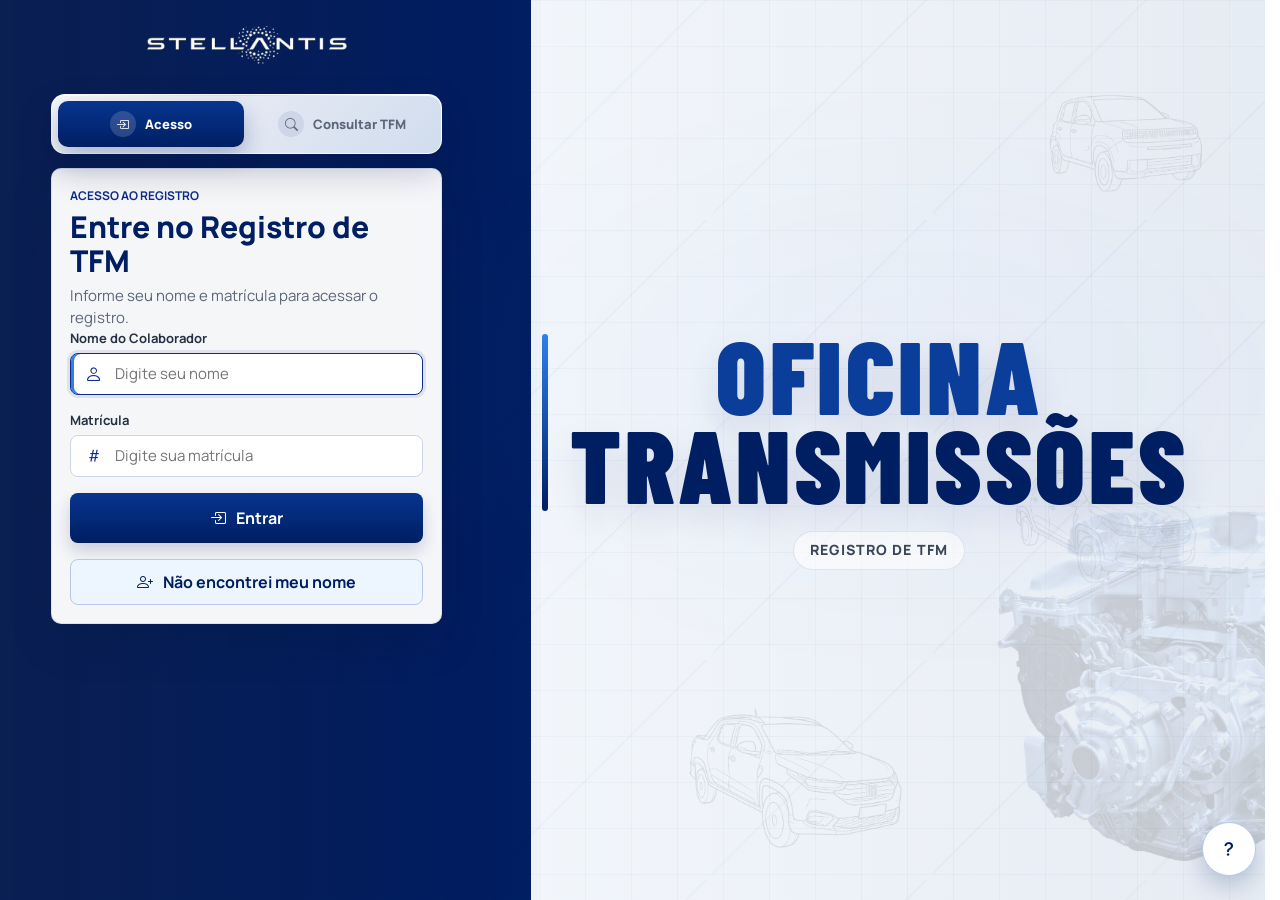
==== commit 368b9c64: "Atualizar oficina de transmissoes" ====
--- a/abrir-tfm.html
+++ b/abrir-tfm.html
@@ -392,8 +392,8 @@
         </section>
     </div>
 
-    <script src="atividades.js?v=20260828-1"></script>
-    <script src="abrir-tfm.js?v=20260902-3"></script>
+    <script src="atividades.js?v=20260903-2"></script>
+    <script src="abrir-tfm.js?v=20260903-5"></script>
     <script src="site-help.js"></script>
 </body>
 </html>
